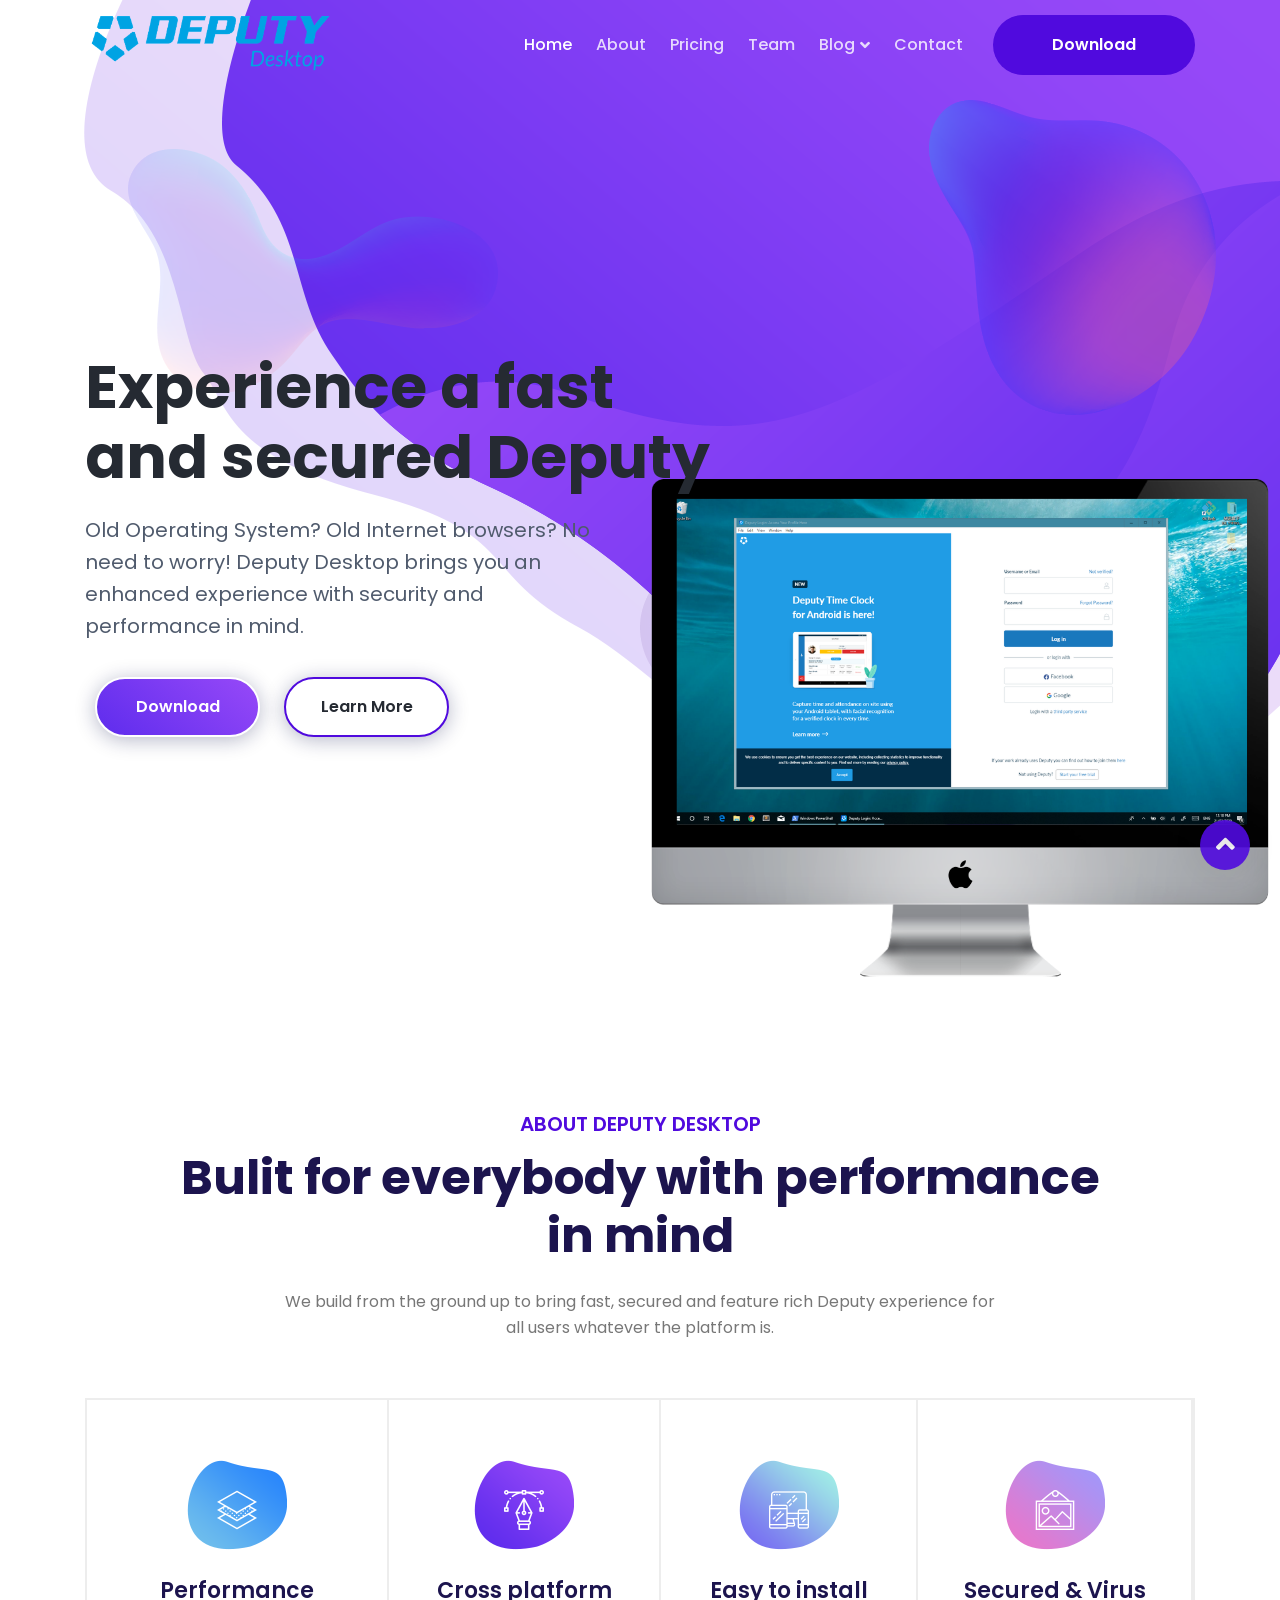
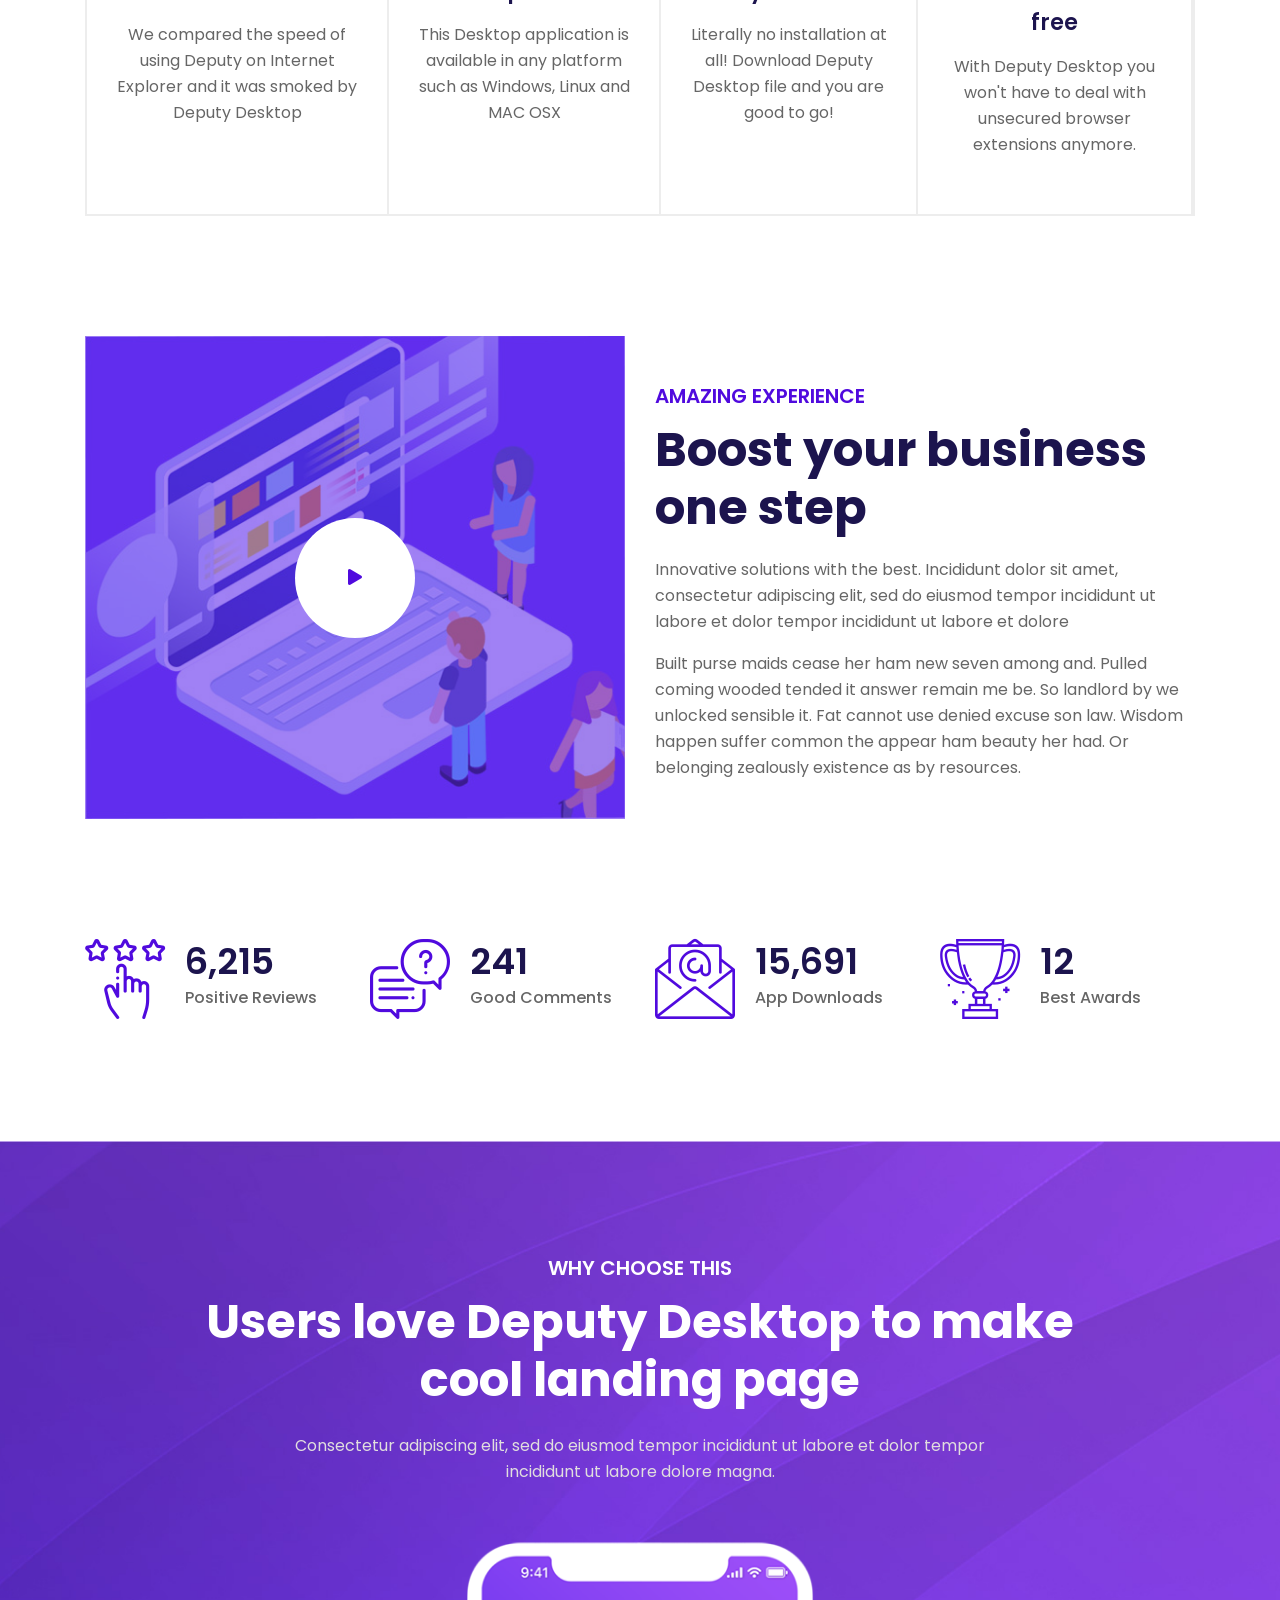
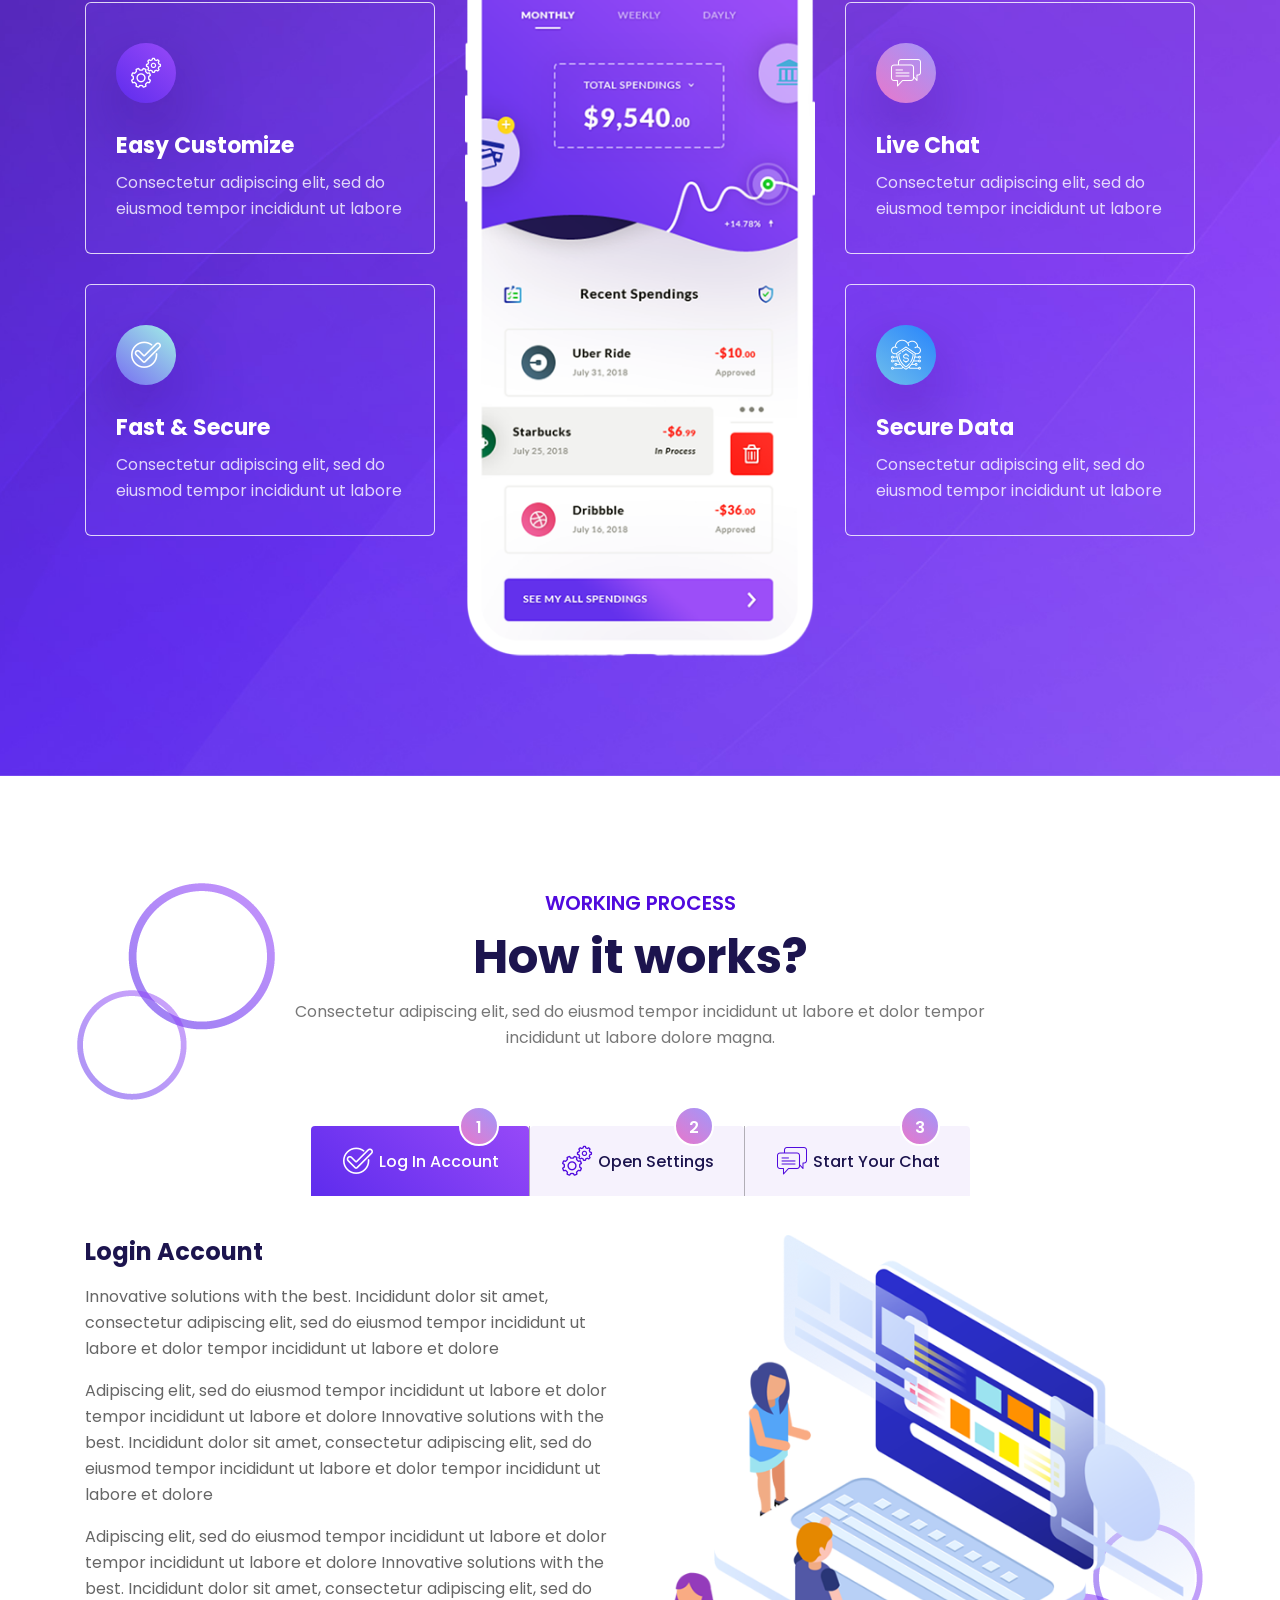
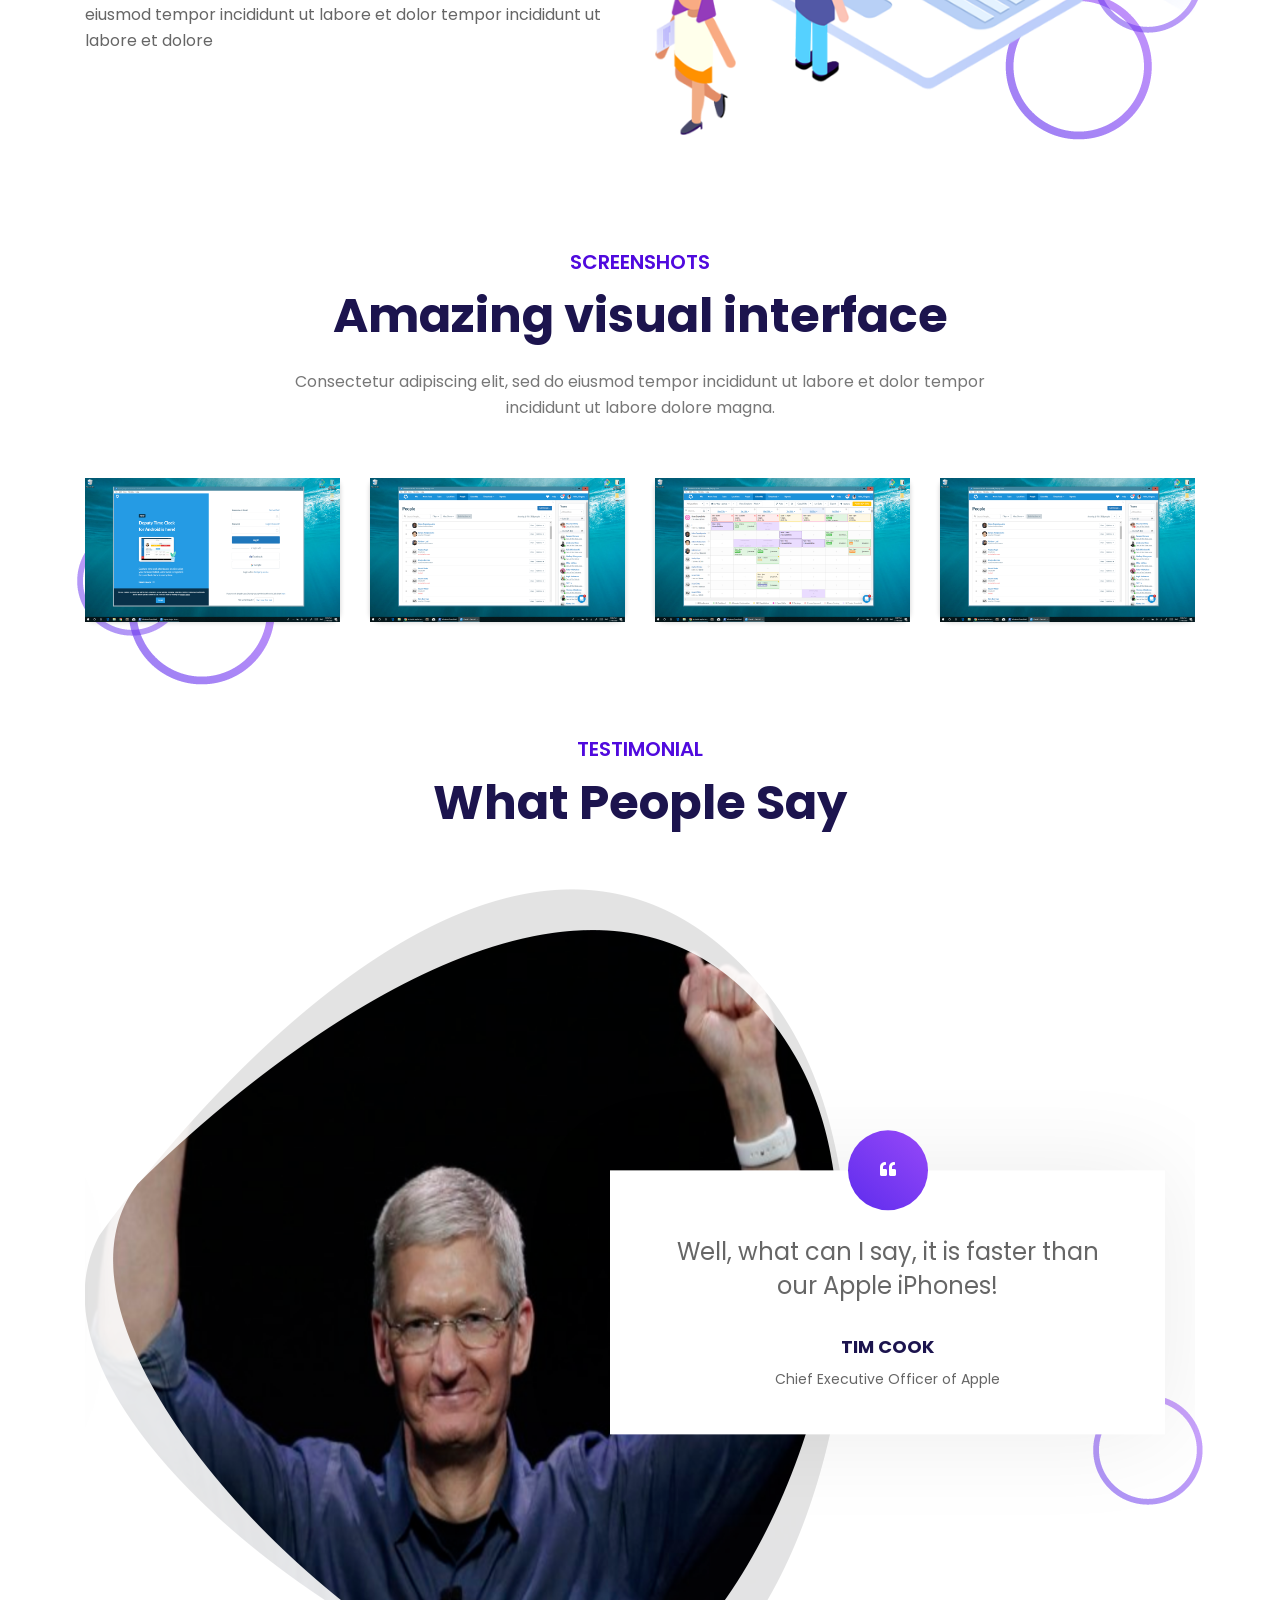
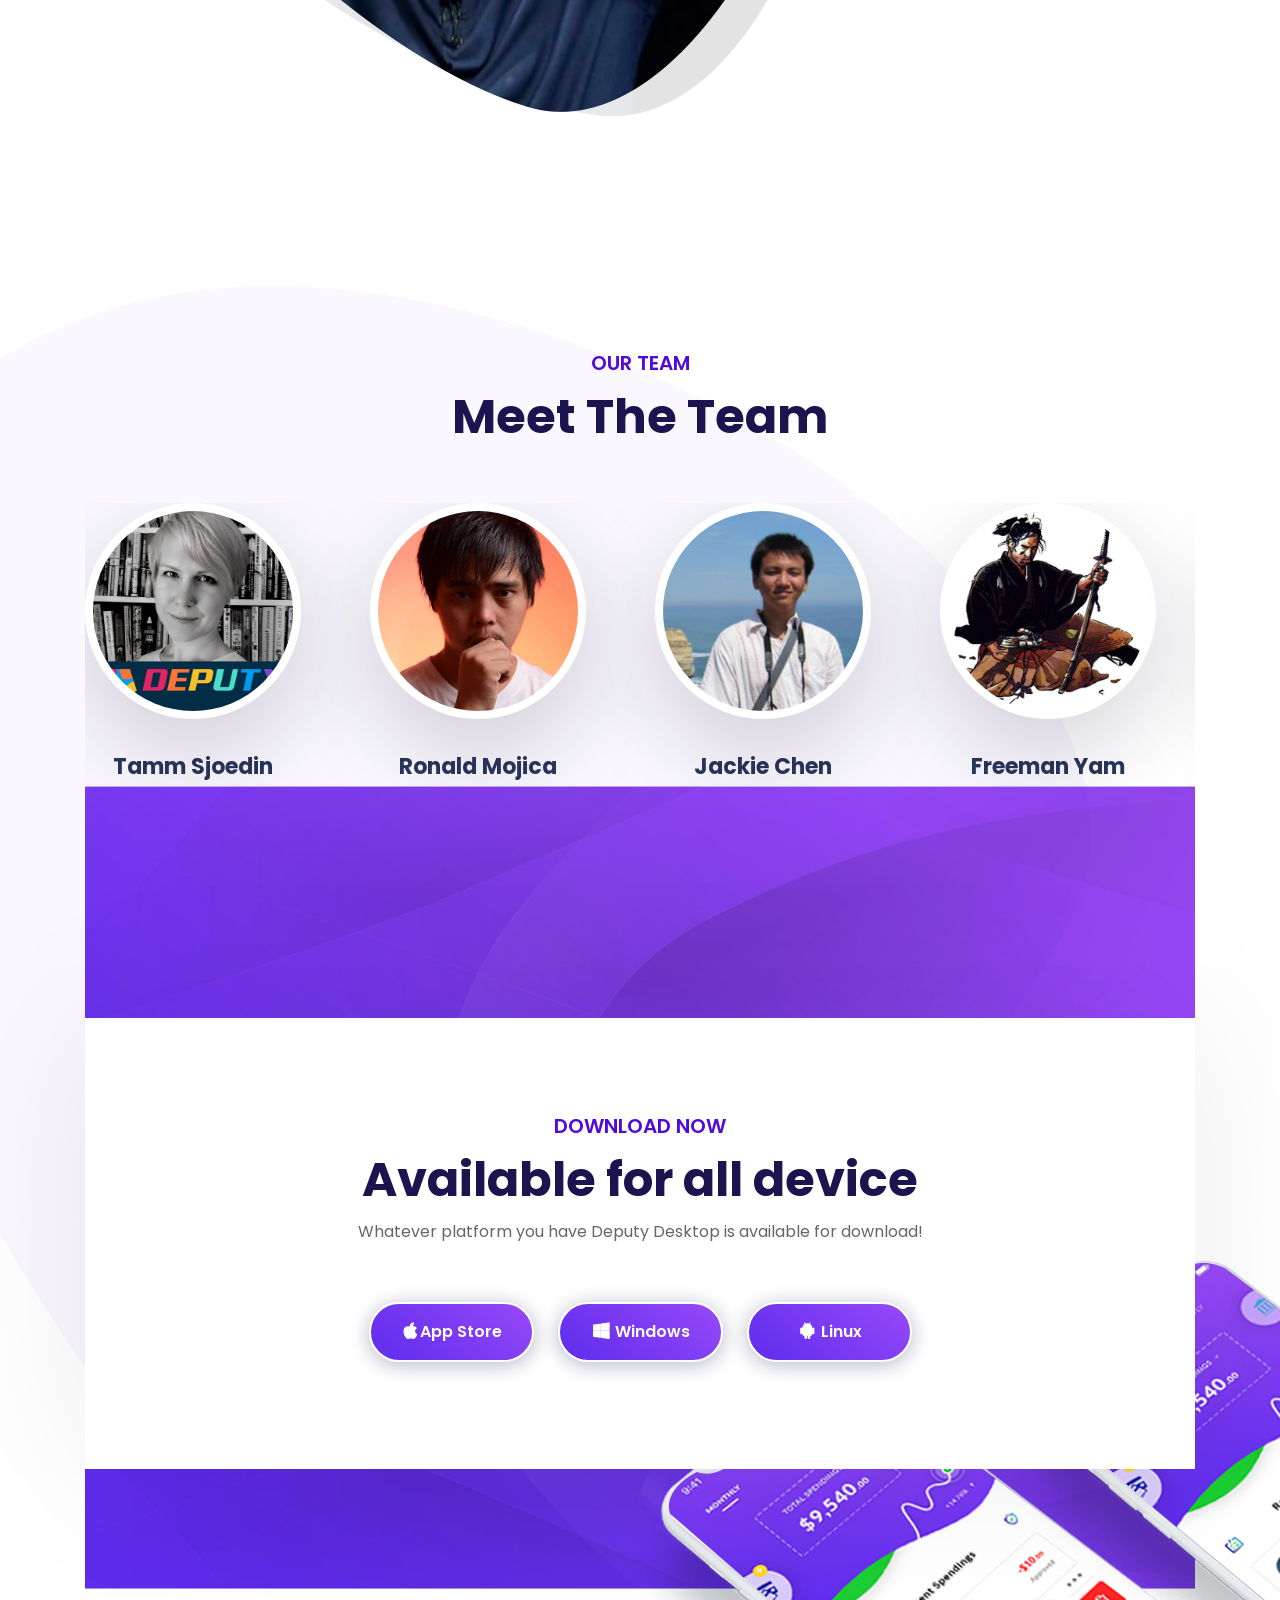
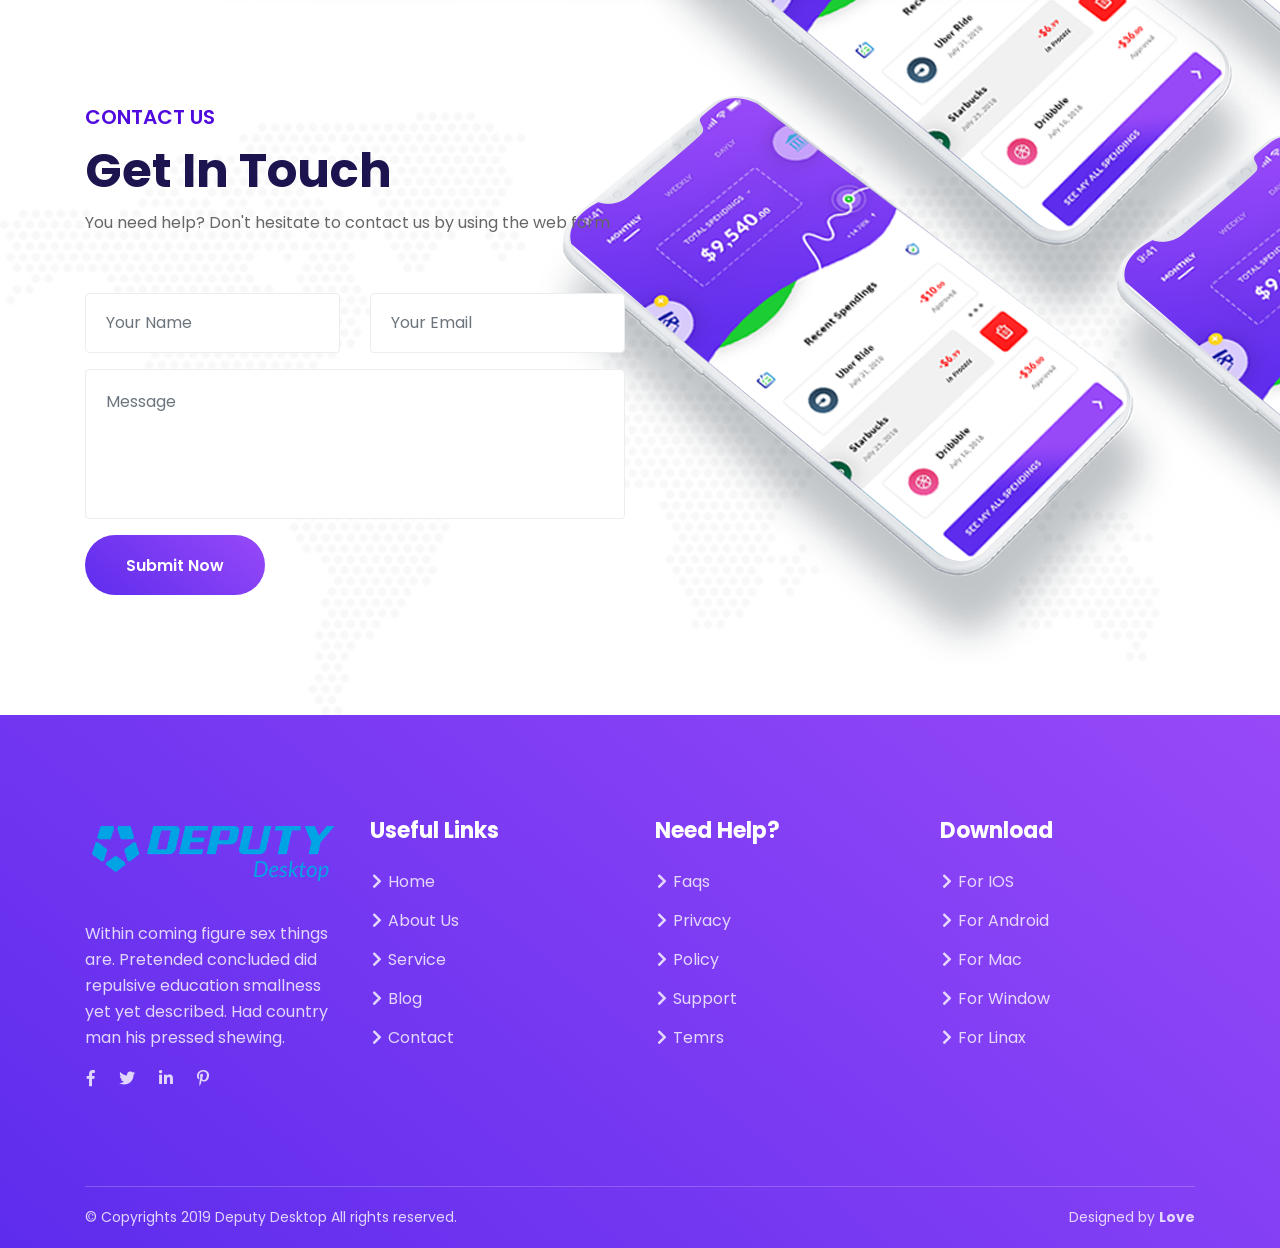
==== public/index.html @ 855f995a "Updates with Firebase" ====
<!DOCTYPE html>
<html lang="zxx">

<head>
    <meta http-equiv="Content-Type" content="text/html; charset=UTF-8">
    <meta http-equiv="X-UA-Compatible" content="IE=edge" />
    <meta http-equiv="X-UA-Compatible" content="ie=edge">
    <meta name="viewport" content="width=device-width, initial-scale=1.0">
    <meta name="robots" content="noarchive">
    <title> Deputy Desktop | App Landing pages HTML Templates </title>
    <!-- favicon -->
    <link rel="shortcut icon" href="favicon.ico" type="image/x-icon">
    <!-- bootstrap -->
    <link rel="stylesheet" href="assets/css/bootstrap.min.css">
    <!-- icofont -->
    <link rel="stylesheet" href="assets/css/fontawesome.5.7.2.css">
    <!-- flaticon -->
    <link rel="stylesheet" href="assets/css/flaticon.css">
    <!-- animate.css -->
    <link rel="stylesheet" href="assets/css/animate.css">
    <!-- Owl Carousel -->
    <link rel="stylesheet" href="assets/css/owl.carousel.min.css">
    <!-- magnific popup -->
    <link rel="stylesheet" href="assets/css/magnific-popup.css">
    <!-- stylesheet -->
    <link rel="stylesheet" href="assets/css/style.css">
    <!-- responsive -->
    <link rel="stylesheet" href="assets/css/responsive.css">
</head>

<body>

    <nav class="navbar navbar-area navbar-expand-lg nav-absolute white nav-style-01">
        <div class="container nav-container">
            <div class="responsive-mobile-menu">
                <div class="logo-wrapper">
                    <a href="index.html" class="logo">
                        <img width="250" src="assets/img/deputy-desktop-logo.png" alt="logo">
                    </a>
                </div>
                <button class="navbar-toggler" type="button" data-toggle="collapse" data-target="#Deputy Desktop_main_menu" 
                    aria-expanded="false" aria-label="Toggle navigation">
                    <span class="navbar-toggler-icon"></span>
                </button>
            </div>
            <div class="collapse navbar-collapse" id="Deputy Desktop_main_menu">
                <ul class="navbar-nav">
                    <li class="current-menu-item">
                        <a href="#">Home</a>
                    </li>
                    <li><a href="#about">About</a></li>
                    <li><a href="#download">Pricing</a></li>
                    <li><a href="#team">Team</a></li>
                    <li class="menu-item-has-children">
                        <a href="#">Blog</a>
                        <ul class="sub-menu">
                            <li><a href="blog.html">How Deputy Desktop started</a></li>
                            <li><a href="blog-details.html">What is Electron?</a></li>
                        </ul>
                    </li>
                    <li><a href="#contact">Contact</a></li>
                </ul>
            </div>
            <div class="nav-right-content">
                <ul>
                    <li class="button-wrapper">
                        <a href="#" class="boxed-btn btn-rounded">Download</a>
                    </li>
                </ul>
            </div>
        </div>
</nav>
    <!-- header area start  -->
    <header class="header-area header-bg" id="home">
            <div class="shape-1"><img src="assets/img/shape/01.png" alt=""></div>
            <div class="shape-2"><img src="assets/img/shape/02.png" alt=""></div>
            <div class="shape-3"><img src="assets/img/shape/03.png" alt=""></div>
        <div class="header-right-image wow zoomIn">
            <img src="assets/img/main-imac2.png" style="width: 650px;" alt="header right image">
        </div>
        <div class="container">
            <div class="row">
                <div class="col-lg-7">
                    <div class="header-inner">
                        <h1 class="title wow fadeInDown">Experience a fast and secured Deputy</h1>
                        <p>Old Operating System? Old Internet browsers? No need to worry! Deputy Desktop brings you an enhanced experience with security and performance in mind. </p>
                        <div class="btn-wrapper wow fadeInUp">
                            <a href="#" class="boxed-btn btn-rounded">Download now</a>
                            <a href="#" class="boxed-btn btn-rounded blank">Learn More</a>
                        </div>
                    </div>
                </div>
            </div>
        </div>
    </header>
    <!-- header area end  -->

<!-- about us area start -->

<section class="about-us-area">
    <div class="container">
        <div class="row justify-content-center">
            <div class="col-lg-10">
                <div class="section-title"><!-- section title -->
                    <span class="subtitle">About Deputy Desktop</span>
                    <h3 class="title extra">Bulit for everybody with performance in mind</h3>
                    <p>We build from the ground up to bring fast, secured and feature rich Deputy experience for all users whatever the platform is.</p>
                </div><!-- //. section title -->
            </div>
        </div>
        <div class="row">
            <div class="col-lg-12">
                <div class="feature-area">
                    <ul class="feature-list wow fadeInUp">
                        <li class="single-feature-list">
                            <div class="icon icon-bg-3">
                                <i class="flaticon-layers-2"></i>   
                            </div>
                            <div class="content">
                                <h4 class="title"><a href="#">Performance</a></h4>
                                <p>We compared the speed of using Deputy on Internet Explorer and it was smoked by Deputy Desktop</p>
                            </div>
                        </li>
                        <li class="single-feature-list">
                            <div class="icon icon-bg-1">
                                <i class="flaticon-vector"></i>
                            </div>
                            <div class="content">
                                <h4 class="title"><a href="#">Cross platform</a></h4>
                                <p>This Desktop application is available in any platform such as Windows, Linux and MAC OSX</p>
                            </div>
                        </li>
                        <li class="single-feature-list">
                            <div class="icon icon-bg-2">
                                <i class="flaticon-responsive"></i>
                            </div>
                            <div class="content">
                                <h4 class="title"><a href="#">Easy to install</a></h4>
                                <p>Literally no installation at all! Download Deputy Desktop file and you are good to go!</p>
                            </div>
                        </li>
                        <li class="single-feature-list">
                            <div class="icon icon-bg-4">
                                <i class="flaticon-picture"></i>
                            </div>
                            <div class="content">
                                <h4 class="title"><a href="#">Secured & Virus free</a></h4>
                                <p>With Deputy Desktop you won't have to deal with unsecured browser extensions anymore.</p>
                            </div>
                        </li>
                    </ul>
                    <div class="btn-wrapper hide" style="display: none">
                        <a href="#" class="boxed-btn btn-rounded gd-bg-1"><i class="flaticon-apple-1"></i> App Store</a>
                        <a href="#" class="boxed-btn btn-rounded gd-bg-2"><i class="flaticon-android-logo"></i> Play Store</a>
                        <a href="#" class="boxed-btn btn-rounded gd-bg-3"><i class="flaticon-windows"></i> Windows</a>
                    </div>
                </div>
            </div>
        </div>
    </div>
</section>

<!-- about us area end -->

<!-- video area start -->
<section class="video-area" id="about">
    <div class="container">
        <div class="row">
            <div class="col-lg-6">
                <div class="img-with-video">
                    <div class="img-wrap">
                        <img src="assets/img/video-image.jpg" alt="">
                        <div class="hover">
                            <a href="https://www.youtube.com/watch?v=tdBzJRdy33M" class="video-play-btn mfp-iframe"><i class="fas fa-play"></i></a>
                        </div>
                    </div>
                </div>
            </div>
            <div class="col-lg-6">
                <div class="right-content-area">
                    <span class="subtitle">aMazing experience</span>
                    <h3 class="title">Boost your business one step</h3>
                    <p>Innovative solutions with the best.  Incididunt dolor sit amet, consectetur adipiscing elit, sed do eiusmod tempor incididunt ut labore et dolor  tempor incididunt ut labore et dolore </p>
                    <p>Built purse maids cease her ham new seven among and. Pulled coming wooded tended it answer remain me be. So landlord by we unlocked sensible it. Fat cannot use denied excuse son law. Wisdom happen suffer common the appear ham beauty her had. Or belonging zealously existence as by resources. </p>
                </div>
            </div>
        </div>
    </div>
</section>
<!-- video area end -->

<!-- counterup area start -->
<section class="counterup-area">
    <div class="container">
        <div class="row">
            <div class="col-lg-3 col-md-6">
                <div class="single-counter-item"><!-- single counter item -->
                    <div class="icon">
                        <i class="flaticon-rating"></i>
                    </div>
                    <div class="content">
                        <span class="count-num">14,567</span>
                        <h4 class="title">Positive Reviews</h4>
                    </div>
                </div><!-- //. single counter item -->
            </div>
            <div class="col-lg-3 col-md-6">
                <div class="single-counter-item"><!-- single counter item -->
                    <div class="icon">
                        <i class="flaticon-conversation-1"></i>
                    </div>
                    <div class="content">
                        <span class="count-num">567</span>
                        <h4 class="title">Good Comments</h4>
                    </div>
                </div><!-- //. single counter item -->
            </div>
            <div class="col-lg-3 col-md-6">
                <div class="single-counter-item"><!-- single counter item -->
                    <div class="icon">
                        <i class="flaticon-email"></i>
                    </div>
                    <div class="content">
                        <span class="count-num">36,778</span>
                        <h4 class="title">App Downloads</h4>
                    </div>
                </div><!-- //. single counter item -->
            </div>
            <div class="col-lg-3 col-md-6">
                <div class="single-counter-item"><!-- single counter item -->
                    <div class="icon">
                        <i class="flaticon-trophy"></i>
                    </div>
                    <div class="content">
                        <span class="count-num">30</span>
                        <h4 class="title">Best Awards</h4>
                    </div>
                </div><!-- //. single counter item -->
            </div>
        </div>
    </div>
</section>
<!-- counterup area end -->

<!-- why choose area start -->
<section class="why-choose-area why-choose-us-bg">
    <div class="container">
        <div class="row justify-content-center">
            <div class="col-lg-10">
                <div class="section-title white"><!-- section title -->
                    <span class="subtitle">why choose this</span>
                    <h3 class="title extra">Users love Deputy Desktop to make cool landing page</h3>
                    <p>Consectetur adipiscing elit, sed do eiusmod tempor incididunt ut labore et dolor  tempor incididunt ut labore dolore magna.</p>
                </div><!-- //. section title -->
            </div>
        </div>
        <div class="row">
            <div class="col-lg-4 col-md-12">
                <div class="single-why-us-item margin-top-60 wow zoomIn"><!-- single why us item -->
                    <div class="icon gdbg-1">
                        <i class="flaticon-settings-1"></i>
                    </div>
                    <div class="content">
                        <h4 class="title">Easy Customize</h4>
                        <p>Consectetur adipiscing elit, sed do eiusmod tempor incididunt ut labore</p>
                    </div>
                </div><!-- //. single why us item -->
                <div class="single-why-us-item wow zoomIn"><!-- single why us item -->
                    <div class="icon gdbg-2">
                        <i class="flaticon-checked"></i>
                    </div>
                    <div class="content">
                        <h4 class="title">Fast & Secure</h4>
                        <p>Consectetur adipiscing elit, sed do eiusmod tempor incididunt ut labore</p>
                    </div>
                </div><!-- //. single why us item -->
            </div>
            <div class="col-lg-4 col-md-12">
                <div class="center-image">
                    <img src="assets/img/mobile-img-2.png" alt="mobile image two">
                </div>
            </div>
            <div class="col-lg-4 col-md-12">
                <div class="single-why-us-item margin-top-60 wow zoomIn"><!-- single why us item -->
                    <div class="icon gdbg-3">
                        <i class="flaticon-chat-1"></i>
                    </div>
                    <div class="content">
                        <h4 class="title">Live Chat</h4>
                        <p>Consectetur adipiscing elit, sed do eiusmod tempor incididunt ut labore</p>
                    </div>
                </div><!-- //. single why us item -->
                <div class="single-why-us-item wow zoomIn"><!-- single why us item -->
                    <div class="icon gdbg-4">
                        <i class="flaticon-cloud"></i>
                    </div>
                    <div class="content">
                        <h4 class="title">Secure Data</h4>
                        <p>Consectetur adipiscing elit, sed do eiusmod tempor incididunt ut labore</p>
                    </div>
                </div><!-- //. single why us item -->
            </div>
        </div>
    </div>
</section>
<!-- why choose area end -->

<!-- how it works area start -->
<section class="how-it-work-area">
        <div class="shape-1"><img src="assets/img/shape/08.png" alt=""></div>
        <div class="shape-2"><img src="assets/img/shape/09.png" alt=""></div>
        <div class="shape-3"><img src="assets/img/shape/08.png" alt=""></div>
        <div class="shape-4"><img src="assets/img/shape/09.png" alt=""></div>
    <div class="container">
            <div class="row justify-content-center">
                <div class="col-lg-10">
                    <div class="section-title"><!-- section title -->
                        <span class="subtitle">Working Process</span>
                        <h3 class="title">How it works?</h3>
                        <p>Consectetur adipiscing elit, sed do eiusmod tempor incididunt ut labore et dolor  tempor incididunt ut labore dolore magna.</p>
                    </div><!-- //. section title -->
                </div>
            </div>
        <div class="row">
            <div class="col-lg-12">
                    <div class="how-it-work-tab-nav">
                        <ul class="nav nav-tabs" role="tablist">
                            <li class="nav-item">
                                <a class="nav-link active" id="account-tab" data-toggle="tab" href="#account" role="tab" aria-controls="account" aria-selected="true"><i class="flaticon-checked"></i> Log In Account <span class="number">1</span></a>
                            </li>
                            <li class="nav-item">
                                <a class="nav-link" id="settings-tab" data-toggle="tab" href="#settings" role="tab" aria-controls="settings" aria-selected="false"><i class="flaticon-settings-1"></i> Open Settings <span class="number">2</span></a>
                            </li>
                            <li class="nav-item">
                                <a class="nav-link" id="chat-tab" data-toggle="tab" href="#chat" role="tab" aria-controls="chat" aria-selected="false"><i class="flaticon-chat-1"></i> Start Your Chat <span class="number">3</span></a>
                            </li>
                        </ul>
                    </div>
                    <div class="tab-content wow slideInUp">
                        <div class="tab-pane fade show active" id="account" role="tabpanel" aria-labelledby="account-tab">
                            <div class="how-it-works-tab-content">
                                <div class="row">
                                    <div class="col-lg-6">
                                        <div class="left-content-area">
                                            <h4 class="title">Login Account</h4>
                                            <p>Innovative solutions with the best.  Incididunt dolor sit amet, consectetur adipiscing elit, sed do eiusmod tempor incididunt ut labore et dolor  tempor incididunt ut labore et dolore </p>
                                            <p>Adipiscing elit, sed do eiusmod tempor incididunt ut labore et dolor  tempor incididunt ut labore et dolore
                                                Innovative solutions with the best.  Incididunt dolor sit amet, consectetur adipiscing elit, sed do eiusmod tempor incididunt ut labore et dolor  tempor incididunt ut labore et dolore </p>
                                                <p>Adipiscing elit, sed do eiusmod tempor incididunt ut labore et dolor  tempor incididunt ut labore et dolore
                                                    Innovative solutions with the best.  Incididunt dolor sit amet, consectetur adipiscing elit, sed do eiusmod tempor incididunt ut labore et dolor  tempor incididunt ut labore et dolore </p>
                                        </div>
                                    </div>
                                    <div class="col-lg-6">
                                        <div class="right-content-area">
                                            <div class="img-wrapper">
                                                <img src="assets/img/how-it-works-image.png" alt="how it works image">
                                            </div>
                                        </div>
                                    </div>
                                </div>
                            </div>
                        </div>
                        <div class="tab-pane fade" id="settings" role="tabpanel" aria-labelledby="settings-tab">
                            <div class="how-it-works-tab-content">
                                <div class="row">
                                    <div class="col-lg-6">
                                        <div class="left-content-area">
                                            <h4 class="title">Login Account</h4>
                                            <p>Innovative solutions with the best.  Incididunt dolor sit amet, consectetur adipiscing elit, sed do eiusmod tempor incididunt ut labore et dolor  tempor incididunt ut labore et dolore </p>
                                            <p>Adipiscing elit, sed do eiusmod tempor incididunt ut labore et dolor  tempor incididunt ut labore et dolore
                                                Innovative solutions with the best.  Incididunt dolor sit amet, consectetur adipiscing elit, sed do eiusmod tempor incididunt ut labore et dolor  tempor incididunt ut labore et dolore </p>
                                                <p>Adipiscing elit, sed do eiusmod tempor incididunt ut labore et dolor  tempor incididunt ut labore et dolore
                                                    Innovative solutions with the best.  Incididunt dolor sit amet, consectetur adipiscing elit, sed do eiusmod tempor incididunt ut labore et dolor  tempor incididunt ut labore et dolore </p>
                                        </div>
                                    </div>
                                    <div class="col-lg-6">
                                        <div class="right-content-area">
                                            <div class="img-wrapper">
                                                <img src="assets/img/how-it-works-image.png" alt="how it works image">
                                            </div>
                                        </div>
                                    </div>
                                </div>
                            </div>
                        </div>
                        <div class="tab-pane fade" id="chat" role="tabpanel" aria-labelledby="chat-tab">
                            <div class="how-it-works-tab-content">
                                <div class="row">
                                    <div class="col-lg-6">
                                        <div class="left-content-area">
                                            <h4 class="title">Login Account</h4>
                                            <p>Innovative solutions with the best.  Incididunt dolor sit amet, consectetur adipiscing elit, sed do eiusmod tempor incididunt ut labore et dolor  tempor incididunt ut labore et dolore </p>
                                            <p>Adipiscing elit, sed do eiusmod tempor incididunt ut labore et dolor  tempor incididunt ut labore et dolore
                                                Innovative solutions with the best.  Incididunt dolor sit amet, consectetur adipiscing elit, sed do eiusmod tempor incididunt ut labore et dolor  tempor incididunt ut labore et dolore </p>
                                                <p>Adipiscing elit, sed do eiusmod tempor incididunt ut labore et dolor  tempor incididunt ut labore et dolore
                                                    Innovative solutions with the best.  Incididunt dolor sit amet, consectetur adipiscing elit, sed do eiusmod tempor incididunt ut labore et dolor  tempor incididunt ut labore et dolore </p>
                                        </div>
                                    </div>
                                    <div class="col-lg-6">
                                        <div class="right-content-area">
                                            <div class="img-wrapper">
                                                <img src="assets/img/how-it-works-image.png" alt="how it works image">
                                            </div>
                                        </div>
                                    </div>
                                </div>
                            </div>
                        </div>
                    </div>
            </div>
        </div>
    </div>
</section>
<!-- how it works area end -->

<!-- screenshort area start -->
<section class="screenshort-area">
        <div class="shape-1"><img src="assets/img/shape/08.png" alt=""></div>
        <div class="shape-2"><img src="assets/img/shape/09.png" alt=""></div>
    <div class="container">
        <div class="row justify-content-center">
            <div class="col-lg-10">
                <div class="section-title"><!-- section title -->
                    <span class="subtitle">Screenshots</span>
                    <h3 class="title extra">Amazing visual interface</h3>
                    <p>Consectetur adipiscing elit, sed do eiusmod tempor incididunt ut labore et dolor  tempor incididunt ut labore dolore magna.</p>
                </div><!-- //. section title -->
            </div>
        </div>
        <div class="row">
            <div class="col-lg-12">
                <div class="screenshort-carousel"><!-- screenshort carousel -->
                    <div class="single-screenshort-item"><!-- single screenshort item -->
                        <img src="assets/img/screenshort/1.png" alt="">
                    </div><!-- //.single screenshort item -->
                    <div class="single-screenshort-item"><!-- single screenshort item -->
                        <img src="assets/img/screenshort/2.png" alt="">
                    </div><!-- //.single screenshort item -->
                    <div class="single-screenshort-item"><!-- single screenshort item -->
                        <img src="assets/img/screenshort/3.png" alt="">
                    </div><!-- //.single screenshort item -->
                    <div class="single-screenshort-item"><!-- single screenshort item -->
                        <img src="assets/img/screenshort/2.png" alt="">
                    </div><!-- //.single screenshort item -->
                </div><!-- //. screenshort carousel -->
            </div>
        </div>
    </div>
</section>
<!-- screenshort area end -->

<!-- testimonial area start -->
<section class="testimonial-area">
        <div class="shape-1"><img src="assets/img/shape/08.png" alt=""></div>
        <div class="shape-2"><img src="assets/img/shape/09.png" alt=""></div>
    <div class="container">
        <div class="row justify-content-center">
            <div class="col-lg-10">
                <div class="section-title "><!-- section title -->
                    <span class="subtitle">Testimonial</span>
                    <h3 class="title extra">What People Say</h3>
                    <!-- <p>Consectetur adipiscing elit, sed do eiusmod tempor incididunt ut labore et dolor  tempor incididunt ut labore dolore magna.</p> -->
                </div><!-- //. section title -->
            </div>
        </div>
        <div class="row">
            <div class="col-lg-12">
                <div class="testimonial-carousel">
                    <div class="single-testimonial-item"><!-- single testimonial item -->
                        <div class="thumb">
                            <img src="assets/img/testimonial/tim.png" alt="">
                        </div>
                       
                        <div class="hover"><!-- hover -->
                            <div class="hover-inner">
                                <div class="icon"><i class="fas fa-quote-left"></i></div>
                                <p>Well, what can I say, it is faster than our Apple iPhones!</p>
                                <div class="author-meta">
                                    <h4 class="name">Tim Cook</h4>
                                    <span class="post">Chief Executive Officer of Apple
                                    </span>
                                </div>
                            </div>
                        </div><!-- //. hover -->
                    </div><!-- //. single testimonial item -->
                    <div class="single-testimonial-item"><!-- single testimonial item -->
                        <div class="thumb">
                            <img src="assets/img/testimonial/elon.png" alt="">
                        </div>
                       
                        <div class="hover"><!-- hover -->
                            <div class="hover-inner">
                                <div class="icon"><i class="fas fa-quote-left"></i></div>
                                <p>This deserves an award!</p>
                                <div class="author-meta">
                                    <h4 class="name">Elon Musk</h4>
                                    <span class="post">CEO of SpaceX
                                    </span>
                                </div>
                            </div>
                        </div><!-- //. hover -->
                    </div><!-- //. single testimonial item -->
                </div>
            </div>
        </div>
    </div>
</section>
<!-- testimonial area end -->

<!-- price plan area start -->
<section class="pricing-plan-area pricing-plan-bg" id="pricing" style="display: none">
    <div class="container">
        <div class="row justify-content-center">
            <div class="col-lg-10">
                <div class="section-title white"><!-- section title -->
                    <span class="subtitle">Pricing plans</span>
                    <h3 class="title extra">Choose your pricing</h3>
                    <p>Consectetur adipiscing elit, sed do eiusmod tempor incididunt ut labore et dolor  tempor incididunt ut labore dolore magna.</p>
                </div><!-- //. section title -->
            </div>
        </div>
        <div class="row">
            <div class="col-lg-4 col-md-6">
                <div class="single-price-plan-01 wow zoomIn"><!-- single price plan one -->
                   <div class="price-header">
                        <h4 class="name">Primary Plan</h4>
                        <div class="price-wrap">
                            <span class="price">$250</span>
                            <span class="month">/Mo</span>
                        </div>
                   </div>
                   <div class="price-body">
                       <ul>
                           <li>5 Analyzer</li>
                           <li>3 Month Support</li>
                           <li>10 Sessions</li>
                           <li>No Risk Garrunty</li>
                       </ul>
                   </div>
                   <div class="price-footer">
                       <a href="#" class="boxed-btn btn-rounded gd-bg-2">Get Started</a>
                   </div>
                </div><!-- //. single price plan one -->
            </div>
            <div class="col-lg-4 col-md-6">
                <div class="single-price-plan-01 wow zoomIn"><!-- single price plan one -->
                   <div class="price-header">
                        <h4 class="name">Basic Plan</h4>
                        <div class="price-wrap">
                            <span class="price">$350</span>
                            <span class="month">/Mo</span>
                        </div>
                   </div>
                   <div class="price-body">
                       <ul>
                           <li>5 Analyzer</li>
                           <li>3 Month Support</li>
                           <li>10 Sessions</li>
                           <li>No Risk Garrunty</li>
                       </ul>
                   </div>
                   <div class="price-footer">
                       <a href="#" class="boxed-btn btn-rounded gd-bg-2">Get Started</a>
                   </div>
                </div><!-- //. single price plan one -->
            </div>
            <div class="col-lg-4 col-md-6">
                <div class="single-price-plan-01 wow zoomIn"><!-- single price plan one -->
                   <div class="price-header">
                        <h4 class="name">Advance Plan</h4>
                        <div class="price-wrap">
                            <span class="price">$150</span>
                            <span class="month">/Mo</span>
                        </div>
                   </div>
                   <div class="price-body">
                       <ul>
                           <li>5 Analyzer</li>
                           <li>3 Month Support</li>
                           <li>10 Sessions</li>
                           <li>No Risk Garrunty</li>
                       </ul>
                   </div>
                   <div class="price-footer">
                       <a href="#" class="boxed-btn btn-rounded gd-bg-2">Get Started</a>
                   </div>
                </div><!-- //. single price plan one -->
            </div>
        </div>
    </div>
</section>
<!-- price plan area end -->

<!-- team member area start -->
<section class="team-member-area" id="team">
    <div class="bg-shape-1">
        <img src="assets/img/bg/team-shape.png" alt="">
    </div>
    <div class="bg-shape-2">
        <img src="assets/img/bg/contact-map-bg.jpg" alt="">
    </div>
    <div class="bg-shape-3">
        <img src="assets/img/bg/contact-mobile-bg.png" alt="">
    </div>
    <div class="container">
        <div class="row justify-content-center">
            <div class="col-lg-10">
                <div class="section-title"><!-- section title -->
                    <span class="subtitle">Our Team</span>
                    <h3 class="title">Meet The Team</h3>
                    <!-- <p>Consectetur adipiscing elit, sed do eiusmod tempor incididunt ut labore et dolor  tempor incididunt ut labore dolore magna.</p> -->
                </div><!-- //. section title -->
            </div>
        </div>
        <div class="row">
            <div class="col-lg-12">
                <div class="team-carousel"><!-- team carousel -->
                    <div class="single-team-member"><!-- single team member -->
                        <div class="thumb">
                            <img src="assets/img/team-member/tamm.png" alt="team member image">
                            <div class="hover">
                                <ul class="social-icon">
                                    <li><a href="#"><i class="fab fa-facebook-f"></i></a></li>
                                    <li><a href="#"><i class="fab fa-twitter"></i></a></li>
                                    <li><a href="#"><i class="fab fa-linkedin-in"></i></a></li>
                                </ul>
                            </div>
                        </div>
                        <div class="content">
                            <h4 class="title">Tamm Sjoedin</h4>
                        </div>
                    </div><!-- //. single team member -->
                    <div class="single-team-member"><!-- single team member -->
                        <div class="thumb">
                            <img src="assets/img/team-member/ronald.jpeg" alt="team member image">
                            <div class="hover">
                                <ul class="social-icon">
                                    <li><a href="#"><i class="fab fa-facebook-f"></i></a></li>
                                    <li><a href="#"><i class="fab fa-twitter"></i></a></li>
                                    <li><a href="#"><i class="fab fa-linkedin-in"></i></a></li>
                                </ul>
                            </div>
                        </div>
                        <div class="content">
                            <h4 class="title">Ronald Mojica</h4>
                        </div>
                    </div><!-- //. single team member -->
                    <div class="single-team-member"><!-- single team member -->
                        <div class="thumb">
                            <img src="assets/img/team-member/jackie.jpeg" alt="team member image">
                            <div class="hover">
                                <ul class="social-icon">
                                    <li><a href="#"><i class="fab fa-facebook-f"></i></a></li>
                                    <li><a href="#"><i class="fab fa-twitter"></i></a></li>
                                    <li><a href="#"><i class="fab fa-linkedin-in"></i></a></li>
                                </ul>
                            </div>
                        </div>
                        <div class="content">
                            <h4 class="title">Jackie Chen</h4>
                        </div>
                    </div><!-- //. single team member -->
                    <div class="single-team-member"><!-- single team member -->
                        <div class="thumb">
                            <img src="assets/img/team-member/freeman.png" alt="team member image">
                            <div class="hover">
                                <ul class="social-icon">
                                    <li><a href="#"><i class="fab fa-facebook-f"></i></a></li>
                                    <li><a href="#"><i class="fab fa-twitter"></i></a></li>
                                    <li><a href="#"><i class="fab fa-linkedin-in"></i></a></li>
                                </ul>
                            </div>
                        </div>
                        <div class="content">
                            <h4 class="title">Freeman Yam</h4>
                        </div>
                    </div><!-- //. single team member -->
                </div><!-- //. team carousel -->
            </div>
        </div>
        <section class="pricing-plan-area pricing-plan-bg" id="download">
        <div class="row">
            <div class="col-lg-12">
                <div class="download-area-wrapper margin-top-120"><!-- download area wrapper -->
                    <span class="subtitle">Download now</span>
                    <h3 class="title">Available for all device</h3>
                    <p>Whatever platform you have Deputy Desktop is available for download!</p>
                    <div class="btn-wrapper">
                            <a href="https://github.com/xinyoDeputy/electron-deputy/releases/download/0.1.0/deputy-0.1.0-mac.zip" class="boxed-btn btn-rounded gd-bg-1"><i class="flaticon-apple-1"></i>App Store</a>
                            <a href="#" class="boxed-btn btn-rounded gd-bg-3"><i class="flaticon-windows"></i> Windows</a>
                            <a href="#" class="boxed-btn btn-rounded gd-bg-3"><i class="flaticon-android-logo"></i> Linux</a>
                    </div>
                </div><!-- //. download area wrapper -->
            </div>
        </div>
    </section>
        <div class="row">
            <div class="col-lg-6">
                <div class="contact-area-wrapper" id="contact"><!-- contact area wrapper -->
                    <span class="subtitle">Contact us</span>
                    <h3 class="title">Get In Touch</h3>
                    <p>You need help? Don't hesitate to contact us by using the web form</p>
                    <form action="index.html" id="contact_form_submit" class="contact-form sec-margin">
                        <div class="row">
                            <div class="col-lg-6">
                                <div class="form-group">
                                    <input type="text" class="form-control" id="uname" placeholder="Your Name">
                                </div>
                            </div>
                            <div class="col-lg-6">
                                <div class="form-group">
                                    <input type="text" class="form-control" id="email" placeholder="Your Email">
                                </div>
                            </div>
                            <div class="col-lg-12">
                                <div class="form-group textarea">
                                    <textarea name="message" id="message" class="form-control" cols="30" rows="10" placeholder="Message"></textarea>
                                </div>
                                <button class="submit-btn  btn-rounded gd-bg-1" type="submit">Submit Now</button>
                            </div>
                        </div>
                    </form>
                </div><!-- //. contact area wrapper -->
            </div>
        </div>
    </div>
</section>
<!-- team member area end -->

<!-- footer area start -->
<footer class="footer-area">
    <div class="footer-top">
        <div class="container">
            <div class="row">
                <div class="col-lg-3 col-md-6">
                    <div class="footer-widget about_widget">
                        <a href="index.html" class="footer-logo"><img src="assets/img/deputy-desktop-logo.png" alt=""></a>
                        <p>Within coming figure sex things are. Pretended concluded did repulsive education smallness yet yet described. Had country man his pressed shewing. </p>
                        <ul class="social-icon">
                            <li><a href="#"><i class="fab fa-facebook-f"></i></a></li>
                            <li><a href="#"><i class="fab fa-twitter"></i></a></li>
                            <li><a href="#"><i class="fab fa-linkedin-in"></i></a></li>
                            <li><a href="#"><i class="fab fa-pinterest-p"></i></a></li>
                        </ul>
                    </div>
                </div>
                <div class="col-lg-3 col-md-6">
                    <div class="footer-widget nav_menus_widget">
                        <h4 class="widget-title">Useful Links</h4>
                        <ul>
                            <li><a href="index.html"><i class="fas fa-chevron-right"></i> Home</a></li>
                            <li><a href="#"><i class="fas fa-chevron-right"></i> About Us</a></li>
                            <li><a href="#"><i class="fas fa-chevron-right"></i> Service</a></li>
                            <li><a href="#"><i class="fas fa-chevron-right"></i> Blog</a></li>
                            <li><a href="#"><i class="fas fa-chevron-right"></i> Contact</a></li>
                        </ul>
                    </div>
                </div>
                <div class="col-lg-3 col-md-6">
                    <div class="footer-widget nav_menus_widget">
                        <h4 class="widget-title">Need Help?</h4>
                        <ul>
                            <li><a href="#"><i class="fas fa-chevron-right"></i> Faqs</a></li>
                            <li><a href="#"><i class="fas fa-chevron-right"></i> Privacy</a></li>
                            <li><a href="#"><i class="fas fa-chevron-right"></i> Policy</a></li>
                            <li><a href="#"><i class="fas fa-chevron-right"></i> Support</a></li>
                            <li><a href="#"><i class="fas fa-chevron-right"></i> Temrs</a></li>
                        </ul>
                    </div>
                </div>
                <div class="col-lg-3 col-md-6">
                    <div class="footer-widget nav_menus_widget">
                        <h4 class="widget-title">Download</h4>
                        <ul>
                            <li><a href="#"><i class="fas fa-chevron-right"></i> For IOS</a></li>
                            <li><a href="#"><i class="fas fa-chevron-right"></i> For Android</a></li>
                            <li><a href="#"><i class="fas fa-chevron-right"></i> For Mac</a></li>
                            <li><a href="#"><i class="fas fa-chevron-right"></i> For Window</a></li>
                            <li><a href="#"><i class="fas fa-chevron-right"></i> For Linax</a></li>
                        </ul>
                    </div>
                </div>
            </div>
        </div>
    </div>
    <div class="copyright-area"><!-- copyright area -->
        <div class="container">
            <div class="row">
                <div class="col-lg-12">
                    <div class="copyright-inner"><!-- copyright inner wrapper -->
                        <div class="left-content-area"><!-- left content area -->
                            &copy; Copyrights 2019 Deputy Desktop All rights reserved.
                        </div><!-- //. left content aera -->
                        <div class="right-content-area"><!-- right content area -->
                            Designed by <strong>Love</strong>
                        </div><!-- //. right content area -->
                    </div><!-- //.copyright inner wrapper -->
                </div>
            </div>
        </div>
    </div><!-- //. copyright area -->
</footer>
<!-- footer area end -->

<!-- preloader area start -->
<div class="preloader-wrapper" id="preloader">
    <div class="preloader" >
        <div class="sk-circle">
            <div class="sk-circle1 sk-child"></div>
            <div class="sk-circle2 sk-child"></div>
            <div class="sk-circle3 sk-child"></div>
            <div class="sk-circle4 sk-child"></div>
            <div class="sk-circle5 sk-child"></div>
            <div class="sk-circle6 sk-child"></div>
            <div class="sk-circle7 sk-child"></div>
            <div class="sk-circle8 sk-child"></div>
            <div class="sk-circle9 sk-child"></div>
            <div class="sk-circle10 sk-child"></div>
            <div class="sk-circle11 sk-child"></div>
            <div class="sk-circle12 sk-child"></div>
        </div>
    </div>
</div>

  <!-- preloader area end -->

  <!-- back to top area start -->
  <div class="back-to-top">
        <i class="fas fa-angle-up"></i>
  </div>
  <!-- back to top area end -->

    <!-- jquery -->
    <script src="assets/js/jquery.js"></script>
    <!-- popper -->
    <script src="assets/js/popper.min.js"></script>
    <!-- bootstrap -->
    <script src="assets/js/bootstrap.min.js"></script>
    <!-- owl carousel -->
    <script src="assets/js/owl.carousel.min.js"></script>
    <!-- magnific popup -->
    <script src="assets/js/jquery.magnific-popup.js"></script>
    <!-- contact js-->
    <script src="assets/js/contact.js"></script>
    <!-- wow js-->
    <script src="assets/js/wow.min.js"></script>
    <!-- way points js-->
    <script src="assets/js/waypoints.min.js"></script>
    <!-- counterup js-->
    <script src="assets/js/jquery.counterup.min.js"></script>
    <!-- main -->
    <script src="assets/js/main.js"></script>
</body>

</html>
---- public/assets/css/flaticon.css ----
/*
  	Flaticon icon font: Flaticon
  	Creation date: 13/02/2019 16:36
  	*/

@font-face {
  font-family: "Flaticon";
  src: url("../fonts/Flaticon.eot");
  src: url("../fonts/Flaticon.eot?#iefix") format("embedded-opentype"),
       url("../fonts/Flaticon.woff2") format("woff2"),
       url("../fonts/Flaticon.woff") format("woff"),
       url("../fonts/Flaticon.ttf") format("truetype"),
       url("../fonts/Flaticon.svg#Flaticon") format("svg");
  font-weight: normal;
  font-style: normal;
}

@media screen and (-webkit-min-device-pixel-ratio:0) {
  @font-face {
    font-family: "Flaticon";
    src: url("../fonts/Flaticon.svg#Flaticon") format("svg");
  }
}

[class^="flaticon-"]:before, [class*=" flaticon-"]:before,
[class^="flaticon-"]:after, [class*=" flaticon-"]:after {   
  font-family: Flaticon;
  font-size: inherit;
	font-style: normal;
}

.flaticon-graphic-design:before { content: "\f100"; }
.flaticon-vector:before { content: "\f101"; }
.flaticon-paint-palette:before { content: "\f102"; }
.flaticon-responsive:before { content: "\f103"; }
.flaticon-layers:before { content: "\f104"; }
.flaticon-layers-1:before { content: "\f105"; }
.flaticon-layers-2:before { content: "\f106"; }
.flaticon-picture:before { content: "\f107"; }
.flaticon-camera:before { content: "\f108"; }
.flaticon-picture-1:before { content: "\f109"; }
.flaticon-picture-2:before { content: "\f10a"; }
.flaticon-apple:before { content: "\f10b"; }
.flaticon-apple-1:before { content: "\f10c"; }
.flaticon-android-logo:before { content: "\f10d"; }
.flaticon-android-character-symbol:before { content: "\f10e"; }
.flaticon-android-logo-1:before { content: "\f10f"; }
.flaticon-windows:before { content: "\f110"; }
.flaticon-linux:before { content: "\f112"; }
.flaticon-windows-8:before { content: "\f111"; }
.flaticon-windows-logo-silhouette:before { content: "\f112"; }
.flaticon-rating:before { content: "\f113"; }
.flaticon-review:before { content: "\f114"; }
.flaticon-review-1:before { content: "\f115"; }
.flaticon-conversation:before { content: "\f116"; }
.flaticon-support:before { content: "\f117"; }
.flaticon-communication:before { content: "\f118"; }
.flaticon-customer-service:before { content: "\f119"; }
.flaticon-chat:before { content: "\f11a"; }
.flaticon-email:before { content: "\f11b"; }
.flaticon-mail:before { content: "\f11c"; }
.flaticon-message:before { content: "\f11d"; }
.flaticon-email-1:before { content: "\f11e"; }
.flaticon-award:before { content: "\f11f"; }
.flaticon-cap:before { content: "\f120"; }
.flaticon-medal:before { content: "\f121"; }
.flaticon-trophy:before { content: "\f122"; }
.flaticon-trophy-1:before { content: "\f123"; }
.flaticon-badge:before { content: "\f124"; }
.flaticon-trophy-2:before { content: "\f125"; }
.flaticon-settings:before { content: "\f126"; }
.flaticon-settings-1:before { content: "\f127"; }
.flaticon-tools:before { content: "\f128"; }
.flaticon-customer-support:before { content: "\f129"; }
.flaticon-settings-2:before { content: "\f12a"; }
.flaticon-shield:before { content: "\f12b"; }
.flaticon-shield-1:before { content: "\f12c"; }
.flaticon-checked:before { content: "\f12d"; }
.flaticon-analytics:before { content: "\f12e"; }
.flaticon-conversation-1:before { content: "\f12f"; }
.flaticon-speech-bubble:before { content: "\f130"; }
.flaticon-chat-1:before { content: "\f131"; }
.flaticon-database:before { content: "\f132"; }
.flaticon-data-protection:before { content: "\f133"; }
.flaticon-cloud:before { content: "\f134"; }
---- public/assets/css/style.css ----
@charset "UTF-8";
/*
    Css Table of Content
    --------------------------
    ** Typography 
    --------------------------
    ** Global 
    --------------------------
    ** Breadcumb Area
    --------------------------
    ** Preloader
    --------------------------
    ** Normalize
    --------------------------
    ** Navbar
    --------------------------
    ** Header 
    --------------------------
    ** Featured Area 
    --------------------------
    ** Video Area
    --------------------------
    ** Counterup Area
    --------------------------
    ** Why Choose Us Area
    --------------------------
    ** How It Works Area
    --------------------------
    ** Screenshort Area
    --------------------------
    ** Testimonial Area
    --------------------------
    ** Team Member Area
    --------------------------
    ** Footer Area
    --------------------------
    ** Icon Box Item
    --------------------------
    ** Contact Area
    --------------------------
    ** Call TO Action Area
    --------------------------
    

    --------------------------
    ** Blog Page
    --------------------------
    ** Blog Details Page
    --------------------------

*/
/*-----------------
    @Typography
-----------------*/
@import url("https://fonts.googleapis.com/css?family=Poppins:300,400,500,600,700,800");
/*---------------------------
** Global 
---------------------------*/
:root {
  --main-color-one: #500ade;
  --main-color-two: #852aff;
  --secondary-color: #333333;
  --heading-color: #1c144e;
  --paragraph-color: #666666;
  --heading-font: 'Poppins', sans-serif;
  --body-font: 'Poppins', sans-serif; }

.dark-bg {
  background-color: #10102d; }

.remove-col-padding {
  padding: 0; }

.remove-col-padding-right {
  padding-right: 0; }

.remove-col-padding-left {
  padding-left: 0; }

.padding-left-0 {
  padding-left: 0; }

.padding-right-0 {
  padding-left: 0; }

.padding-bottom-120 {
  padding-bottom: 120px; }

.padding-top-10 {
  padding-top: 10px; }

.padding-top-20 {
  padding-top: 20px; }

.padding-top-30 {
  padding-top: 30px; }

.padding-top-40 {
  padding-top: 40px; }

.padding-top-50 {
  padding-top: 50px; }

.padding-top-60 {
  padding-top: 60px; }

.padding-top-70 {
  padding-top: 70px; }

.padding-top-80 {
  padding-top: 80px; }

.padding-top-90 {
  padding-top: 90px; }

.padding-top-100 {
  padding-top: 100px; }

.padding-top-110 {
  padding-top: 110px; }

.padding-top-120 {
  padding-top: 120px; }

.margin-top-10 {
  margin-top: 10px; }

.margin-top-20 {
  margin-top: 20px; }

.margin-top-30 {
  margin-top: 30px; }

.margin-top-40 {
  margin-top: 40px; }

.margin-top-50 {
  margin-top: 50px; }

.margin-top-60 {
  margin-top: 60px; }

.margin-top-70 {
  margin-top: 70px; }

.margin-top-80 {
  margin-top: 80px; }

.margin-top-90 {
  margin-top: 90px; }

.margin-top-100 {
  margin-top: 100px; }

.margin-bottom-0 {
  margin-bottom: 0px; }

.margin-bottom-10 {
  margin-bottom: 10px; }

.margin-bottom-15 {
  margin-bottom: 15px; }

.margin-bottom-20 {
  margin-bottom: 20px; }

.margin-bottom-30 {
  margin-bottom: 30px; }

.margin-bottom-40 {
  margin-bottom: 40px; }

.margin-bottom-50 {
  margin-bottom: 50px; }

.margin-bottom-60 {
  margin-bottom: 60px; }

.margin-bottom-70 {
  margin-bottom: 70px; }

.margin-bottom-80 {
  margin-bottom: 80px; }

.margin-bottom-90 {
  margin-bottom: 90px; }

.margin-top-100 {
  margin-bottom: 100px; }

.margin-top-120 {
  margin-top: 120px; }

.margin-top-minus-290 {
  margin-top: -290px; }

.padding-left-0 {
  padding-left: 0px !important; }

.section-subtitle {
  font-size: 18px;
  line-height: 28px;
  text-transform: uppercase;
  color: #500ade;
  font-weight: 700; }

.navbar-expand-lg .navbar-nav .nav-link {
  padding-right: .4rem;
  padding-left: 0.4rem; }

.back-to-top {
  position: fixed;
  right: 30px;
  bottom: 30px;
  width: 50px;
  height: 50px;
  background-color: #500ade;
  color: #fff;
  text-align: center;
  line-height: 50px;
  border-radius: 50%;
  z-index: 99;
  cursor: pointer;
  font-size: 30px;
  -webkit-box-shadow: 0 0 40px 0 rgba(0, 0, 0, 0.1);
  box-shadow: 0 0 40px 0 rgba(0, 0, 0, 0.1); }

.gray-bg {
  background-color: #f7f7f7; }

.video-play-btn {
  position: relative;
  z-index: 1;
  display: inline-block;
  width: 70px;
  height: 70px;
  line-height: 70px;
  text-align: center;
  font-size: 16px;
  background-color: #fff;
  border-radius: 50%;
  color: #313131; }
  .video-play-btn:before {
    content: "";
    position: absolute;
    z-index: 0;
    left: 50%;
    top: 50%;
    -ms-transform: translateX(-50%) translateY(-50%);
    /* IE 9 */
    -webkit-transform: translateX(-50%) translateY(-50%);
    /* Chrome, Safari, Opera */
    transform: translateX(-50%) translateY(-50%);
    display: block;
    width: 80px;
    height: 80px;
    background: #fff;
    border-radius: 50%;
    -webkit-animation: pulse-border 1500ms ease-out infinite;
    animation: pulse-border 1500ms ease-out infinite;
    z-index: -1; }
  .video-play-btn:hover {
    color: #313131; }

@-webkit-keyframes pulse-border {
  0% {
    -webkit-transform: translateX(-50%) translateY(-50%) translateZ(0) scale(1);
    transform: translateX(-50%) translateY(-50%) translateZ(0) scale(1);
    opacity: 1; }
  100% {
    -webkit-transform: translateX(-50%) translateY(-50%) translateZ(0) scale(1.3);
    transform: translateX(-50%) translateY(-50%) translateZ(0) scale(1.3);
    opacity: 0; } }

@-moz-keyframes pulse-border {
  0% {
    transform: translateX(-50%) translateY(-50%) translateZ(0) scale(1);
    opacity: 1; }
  100% {
    transform: translateX(-50%) translateY(-50%) translateZ(0) scale(1.3);
    opacity: 0; } }

@-o-keyframes pulse-border {
  0% {
    transform: translateX(-50%) translateY(-50%) translateZ(0) scale(1);
    opacity: 1; }
  100% {
    transform: translateX(-50%) translateY(-50%) translateZ(0) scale(1.3);
    opacity: 0; } }

@keyframes pulse-border {
  0% {
    -webkit-transform: translateX(-50%) translateY(-50%) translateZ(0) scale(1);
    transform: translateX(-50%) translateY(-50%) translateZ(0) scale(1);
    opacity: 1; }
  100% {
    -webkit-transform: translateX(-50%) translateY(-50%) translateZ(0) scale(1.3);
    transform: translateX(-50%) translateY(-50%) translateZ(0) scale(1.3);
    opacity: 0; } }

@media only screen and (max-width: 991px) {
  .row.reorder-xs {
    -ms-transform: rotate(180deg);
    /* IE 9 */
    -webkit-transform: rotate(180deg);
    /* Chrome, Safari, Opera */
    transform: rotate(180deg);
    direction: rtl; }
  .row.reorder-xs > [class*="col-"] {
    -ms-transform: rotate(-180deg);
    /* IE 9 */
    -webkit-transform: rotate(-180deg);
    /* Chrome, Safari, Opera */
    transform: rotate(-180deg);
    direction: ltr; } }

.bg-blue {
  background-color: #1c144e; }

.padding-60 {
  padding: 60px 0 60px 0; }

.submit-btn-02 {
  display: inline-block;
  text-align: center;
  height: 60px;
  line-height: 60px;
  font-size: 16px;
  text-transform: capitalize;
  font-weight: 600;
  color: #fff;
  width: 202px;
  background-color: #500ade;
  padding: 0 20px;
  -webkit-transition: all 0.3s ease-in;
  -moz-transition: all 0.3s ease-in;
  -o-transition: all 0.3s ease-in;
  transition: all 0.3s ease-in;
  cursor: pointer;
  border: none;
  border-radius: 5px; }
  .submit-btn-02:hover {
    color: #fff;
    background-color: var(--secondary-color); }

.boxed-btn {
  display: inline-block;
  text-align: center;
  height: 60px;
  line-height: 60px;
  font-size: 16px;
  text-transform: capitalize;
  font-weight: 600;
  color: #fff;
  width: 202px;
  background-color: #500ade;
  padding: 0 20px;
  -webkit-transition: all 0.3s ease-in;
  -moz-transition: all 0.3s ease-in;
  -o-transition: all 0.3s ease-in;
  transition: all 0.3s ease-in; }
  .boxed-btn:hover {
    color: #fff;
    background-color: #333333; }
  .boxed-btn.gd-bg-1 {
    background-image: -moz-linear-gradient(50deg, #5e2ced 0%, #9749f8 100%);
    background-image: -webkit-linear-gradient(50deg, #5e2ced 0%, #9749f8 100%);
    background-image: -ms-linear-gradient(50deg, #5e2ced 0%, #9749f8 100%); }
    .boxed-btn.gd-bg-1:hover {
      background-image: -moz-linear-gradient(50deg, #9749f8 0%, #5e2ced 100%);
      background-image: -webkit-linear-gradient(50deg, #9749f8 0%, #5e2ced 100%);
      background-image: -ms-linear-gradient(50deg, #9749f8 0%, #5e2ced 100%); }
  .boxed-btn.gd-bg-2 {
    background-image: -moz-linear-gradient(50deg, #e877cb 0%, #a197fa 100%);
    background-image: -webkit-linear-gradient(50deg, #e877cb 0%, #a197fa 100%);
    background-image: -ms-linear-gradient(50deg, #e877cb 0%, #a197fa 100%); }
    .boxed-btn.gd-bg-2:hover {
      background-image: -moz-linear-gradient(50deg, #a197fa 0%, #e877cb 100%);
      background-image: -webkit-linear-gradient(50deg, #a197fa 0%, #e877cb 100%);
      background-image: -ms-linear-gradient(50deg, #a197fa 0%, #e877cb 100%); }
  .boxed-btn.gd-bg-3 {
    background-image: -moz-linear-gradient(50deg, #70bfec 0%, #2784fc 100%);
    background-image: -webkit-linear-gradient(50deg, #70bfec 0%, #2784fc 100%);
    background-image: -ms-linear-gradient(50deg, #70bfec 0%, #2784fc 100%); }
    .boxed-btn.gd-bg-3:hover {
      background-image: -moz-linear-gradient(50deg, #2784fc 0%, #70bfec 100%);
      background-image: -webkit-linear-gradient(50deg, #2784fc 0%, #70bfec 100%);
      background-image: -ms-linear-gradient(50deg, #2784fc 0%, #70bfec 100%); }
  .boxed-btn.btn-rounded {
    border-radius: 30px; }
  .boxed-btn.blank {
    background-color: transparent;
    border: 2px solid #500ade;
    color: #500ade; }
    .boxed-btn.blank:hover {
      background-color: #500ade;
      color: #fff; }
  .boxed-btn.black {
    border: none;
    color: #fff;
    background-color: #333333; }
    .boxed-btn.black:hover {
      background-color: #500ade;
      color: #fff; }

.boxed-btn-02 {
  display: inline-block;
  text-align: center;
  height: 60px;
  line-height: 56px;
  font-size: 16px;
  text-transform: capitalize;
  font-weight: 600;
  color: #fff;
  background-color: #500ade;
  padding: 0 30px;
  -webkit-transition: all 0.3s ease-in;
  -moz-transition: all 0.3s ease-in;
  -o-transition: all 0.3s ease-in;
  transition: all 0.3s ease-in;
  border-radius: 5px;
  border: 2px solid transparent; }
  .boxed-btn-02:hover {
    background-color: #fff;
    color: var(--main-color-one); }
  .boxed-btn-02.black:hover {
    background-color: var(--secondary-color);
    color: #fff; }
  .boxed-btn-02.reverse-color {
    background-color: #fff;
    color: var(--main-color-one); }
    .boxed-btn-02.reverse-color:hover {
      color: #fff;
      background-color: var(--main-color-one); }
  .boxed-btn-02.blank {
    background-color: transparent;
    color: #fff;
    border: 2px solid #fff; }
    .boxed-btn-02.blank:hover {
      color: var(--main-color-one);
      background-color: #fff; }

.section-title {
  text-align: center;
  margin-bottom: 57px; }
  .section-title.white .subtitle, .section-title.white .title {
    color: #fff; }
  .section-title.white p {
    color: #e1dede; }
  .section-title.extra {
    margin-bottom: 55px; }
    .section-title.extra .title {
      margin-bottom: 26px; }
  .section-title.p-width-lg p {
    max-width: 730px; }
  .section-title.left-aligned {
    text-align: left; }
  .section-title .title {
    font-size: 48px;
    line-height: 58px;
    margin-bottom: 13px;
    font-weight: 700;
    color: #1c144e; }
    .section-title .title.extra {
      margin-bottom: 24px; }
  .section-title .subtitle {
    font-size: 20px;
    line-height: 30px;
    color: #500ade;
    text-transform: uppercase;
    font-weight: 600;
    font-family: "Poppins", sans-serif;
    display: block;
    margin-bottom: 10px; }
  .section-title p {
    font-size: 16px;
    color: #777777;
    max-width: 720px;
    line-height: 26px;
    margin: 0 auto; }

.margin-bottom-45 {
  margin-bottom: 45px; }

.c-white {
  color: #fff; }

.c-red {
  color: #500ade; }

.bg-red {
  background-color: #500ade; }

.c-green {
  color: #00cf92; }

.padding-bottom-80 {
  padding-bottom: 80px; }

.padding-bottom-85 {
  padding-bottom: 85px; }

.padding-top-55 {
  padding-top: 55px; }

.gradient-bg {
  background-image: -moz-linear-gradient(0deg, #fff1ee 0%, #e8efff 100%);
  background-image: -webkit-linear-gradient(0deg, #fff1ee 0%, #e8efff 100%);
  background-image: -ms-linear-gradient(0deg, #fff1ee 0%, #e8efff 100%); }

.submit-btn {
  width: 180px;
  height: 60px;
  text-align: center;
  font-weight: 600;
  font-size: 16px;
  line-height: 60px;
  color: #fff;
  text-transform: capitalize;
  background-color: #500ade;
  border: none;
  -webkit-transition: all 0.3s ease-in;
  -moz-transition: all 0.3s ease-in;
  -o-transition: all 0.3s ease-in;
  transition: all 0.3s ease-in;
  cursor: pointer; }
  .submit-btn:hover {
    background-color: #333333; }
  .submit-btn.btn-rounded {
    border-radius: 30px; }
  .submit-btn.btn-center {
    display: block;
    margin: 0 auto;
    margin-top: 25px; }
  .submit-btn:focus {
    outline: none; }
  .submit-btn.gd-bg-1 {
    background-image: -moz-linear-gradient(50deg, #5e2ced 0%, #9749f8 100%);
    background-image: -webkit-linear-gradient(50deg, #5e2ced 0%, #9749f8 100%);
    background-image: -ms-linear-gradient(50deg, #5e2ced 0%, #9749f8 100%); }
    .submit-btn.gd-bg-1:hover {
      background-image: -moz-linear-gradient(50deg, #9749f8 0%, #5e2ced 100%);
      background-image: -webkit-linear-gradient(50deg, #9749f8 0%, #5e2ced 100%);
      background-image: -ms-linear-gradient(50deg, #9749f8 0%, #5e2ced 100%); }

.section-title-inner {
  text-align: center;
  margin-bottom: 45px; }
  .section-title-inner .subtitle {
    font-size: 18px;
    line-height: 28px;
    text-transform: uppercase;
    font-weight: 700;
    color: #500ade;
    margin-bottom: 20px;
    display: block; }
  .section-title-inner .title {
    font-size: 48px;
    font-weight: 700;
    line-height: 58px; }

.form-element.margin-bottom-30 {
  margin-bottom: 27px; }

.form-element label {
  color: #1c144e;
  font-size: 14px;
  font-weight: 700;
  line-height: 32px; }
  .form-element label span {
    color: #BE1F27; }

.form-element select {
  -webkit-appearance: none;
  -moz-appearance: none;
  appearance: none; }

.has-icon {
  position: relative;
  display: block; }
  .has-icon.textarea .the-icon {
    top: 25px; }
  .has-icon .input-field {
    -webkit-appearance: none;
    -moz-appearance: none;
    appearance: none; }
  .has-icon .the-icon {
    font-size: 14px;
    position: absolute;
    right: 30px;
    top: 50%;
    -ms-transform: translateY(-50%);
    /* IE 9 */
    -webkit-transform: translateY(-50%);
    /* Chrome, Safari, Opera */
    transform: translateY(-50%);
    color: #7c7c90; }

@media only screen and (max-width: 767px) {
  .row.reorder-xs {
    -ms-transform: rotate(180deg);
    /* IE 9 */
    -webkit-transform: rotate(180deg);
    /* Chrome, Safari, Opera */
    transform: rotate(180deg);
    direction: rtl; }
  .row.reorder-xs > [class*="col-"] {
    -ms-transform: rotate(-180deg);
    /* IE 9 */
    -webkit-transform: rotate(-180deg);
    /* Chrome, Safari, Opera */
    transform: rotate(-180deg);
    direction: ltr; } }

@media only screen and (max-width: 991px) {
  .row.reorder-sm {
    -ms-transform: rotate(180deg);
    /* IE 9 */
    -webkit-transform: rotate(180deg);
    /* Chrome, Safari, Opera */
    transform: rotate(180deg);
    direction: rtl; }
  .row.reorder-sm > [class*="col-"] {
    -ms-transform: rotate(-180deg);
    /* IE 9 */
    -webkit-transform: rotate(-180deg);
    /* Chrome, Safari, Opera */
    transform: rotate(-180deg);
    direction: ltr; } }

.input-field {
  width: 100%;
  height: 60px;
  padding: 0 30px;
  border-radius: 5px;
  color: #7c7c90; }
  .input-field::-webkit-input-placeholder {
    /* WebKit browsers */
    color: #7c7c90; }
  .input-field:-moz-placeholder {
    /* Mozilla Firefox 4 to 18 */
    color: #7c7c90; }
  .input-field::-moz-placeholder {
    /* Mozilla Firefox 19+ */
    color: #7c7c90; }
  .input-field:-ms-input-placeholder {
    /* Internet Explorer 10+ */
    color: #7c7c90; }
  .input-field.borderd {
    border: 2px solid rgba(0, 0, 0, 0.1); }
    .input-field.borderd:focus {
      border: 2px solid rgba(0, 0, 0, 0.1); }
  .input-field.textarea {
    min-height: 120px;
    padding: 20px 30px;
    resize: none; }
  .input-field.error {
    border: 1px solid #500ade; }
    .input-field.error::-webkit-input-placeholder {
      /* WebKit browsers */
      color: #500ade; }
    .input-field.error:-moz-placeholder {
      /* Mozilla Firefox 4 to 18 */
      color: #500ade; }
    .input-field.error::-moz-placeholder {
      /* Mozilla Firefox 19+ */
      color: #500ade; }
    .input-field.error:-ms-input-placeholder {
      /* Internet Explorer 10+ */
      color: #500ade; }
    .input-field.error:focus {
      border-color: #500ade; }

.blog-details-content .single-blog-post .details-container .post-body .post-bottom-content .bottom-content .right-content .title {
  display: none; }

.email-success {
  display: block;
  width: 100%; }

.checkbox-element {
  display: inline-block; }

.checkbox-wrapper {
  display: inline-block; }

.checkbox-inner {
  display: block;
  position: relative;
  padding-left: 30px;
  margin-bottom: 12px;
  cursor: pointer;
  font-size: 14px;
  line-height: 24px;
  color: #585869;
  -webkit-user-select: none;
  -moz-user-select: none;
  -ms-user-select: none;
  user-select: none; }
  .checkbox-inner input {
    position: absolute;
    opacity: 0;
    cursor: pointer; }
  .checkbox-inner .checkmark {
    position: absolute;
    top: 0;
    left: 0;
    height: 20px;
    width: 20px;
    background-color: transparent;
    border: 2px solid rgba(0, 0, 0, 0.1); }
  .checkbox-inner input:checked ~ .checkmark {
    background-color: transparent; }
  .checkbox-inner .checkmark:after {
    content: "";
    position: absolute;
    display: none; }
  .checkbox-inner input:checked ~ .checkmark:after {
    display: block; }
  .checkbox-inner .checkmark:after {
    left: 5px;
    top: 2px;
    width: 5px;
    height: 10px;
    border: solid #500ade;
    border-width: 0 3px 3px 0;
    -webkit-transform: rotate(45deg);
    -ms-transform: rotate(45deg);
    transform: rotate(45deg); }

.table-responsive {
  display: table; }

/*---------------------
    Breadcumb Area
----------------------*/
.breadcrumb-area {
  position: relative;
  z-index: 0;
  padding: 229px 0 140px 0;
  background-color: #1f2732; }
  .breadcrumb-area.extra {
    padding-top: 232px; }
  .breadcrumb-area .page-title {
    color: #fff;
    font-size: 50px;
    line-height: 60px;
    font-weight: 700;
    margin-bottom: 30px; }
  .breadcrumb-area .page-navigation {
    font-size: 18px;
    line-height: 20px;
    color: #500ade; }
    .breadcrumb-area .page-navigation li {
      display: inline-block;
      position: relative;
      margin: 0 10px;
      color: #fff; }
      .breadcrumb-area .page-navigation li:first-child {
        margin-left: 0; }
      .breadcrumb-area .page-navigation li:last-child:after {
        display: none; }
      .breadcrumb-area .page-navigation li:after {
        position: absolute;
        right: -15px;
        top: 0px;
        font-family: 'Font Awesome 5 Free';
        content: '\f105';
        font-weight: 900; }
      .breadcrumb-area .page-navigation li a {
        color: #fff;
        -webkit-transition: all 0.3s ease-in;
        -moz-transition: all 0.3s ease-in;
        -o-transition: all 0.3s ease-in;
        transition: all 0.3s ease-in; }
  .breadcrumb-area.breadcrumb-bg {
    background-image: url(../img/bg/breadcrumb-bg.jpg);
    background-size: cover;
    background-position: center; }

/*-------------------------
    Preloader Css
---------------------------*/
.preloader-wrapper {
  position: fixed;
  width: 100%;
  height: 100%;
  top: 0;
  left: 0;
  z-index: 99999999;
  background-color: #fff; }
  .preloader-wrapper .preloader {
    position: absolute;
    top: 50%;
    left: 50%;
    width: 80px;
    height: 60px;
    margin: -30px 0 0 -40px; }

.sk-circle {
  width: 80px;
  height: 80px;
  position: relative;
  display: block; }

.sk-circle .sk-child {
  width: 100%;
  height: 100%;
  position: absolute;
  left: 0;
  top: 0; }

.sk-circle .sk-child:before {
  content: '';
  display: block;
  margin: 0 auto;
  width: 15%;
  height: 15%;
  background-color: #500ade;
  border-radius: 100%;
  -webkit-animation: sk-circleBounceDelay 1.2s infinite ease-in-out both;
  animation: sk-circleBounceDelay 1.2s infinite ease-in-out both; }

.sk-circle .sk-circle2 {
  -webkit-transform: rotate(30deg);
  -ms-transform: rotate(30deg);
  transform: rotate(30deg); }

.sk-circle .sk-circle3 {
  -webkit-transform: rotate(60deg);
  -ms-transform: rotate(60deg);
  transform: rotate(60deg); }

.sk-circle .sk-circle4 {
  -webkit-transform: rotate(90deg);
  -ms-transform: rotate(90deg);
  transform: rotate(90deg); }

.sk-circle .sk-circle5 {
  -webkit-transform: rotate(120deg);
  -ms-transform: rotate(120deg);
  transform: rotate(120deg); }

.sk-circle .sk-circle6 {
  -webkit-transform: rotate(150deg);
  -ms-transform: rotate(150deg);
  transform: rotate(150deg); }

.sk-circle .sk-circle7 {
  -webkit-transform: rotate(180deg);
  -ms-transform: rotate(180deg);
  transform: rotate(180deg); }

.sk-circle .sk-circle8 {
  -webkit-transform: rotate(210deg);
  -ms-transform: rotate(210deg);
  transform: rotate(210deg); }

.sk-circle .sk-circle9 {
  -webkit-transform: rotate(240deg);
  -ms-transform: rotate(240deg);
  transform: rotate(240deg); }

.sk-circle .sk-circle10 {
  -webkit-transform: rotate(270deg);
  -ms-transform: rotate(270deg);
  transform: rotate(270deg); }

.sk-circle .sk-circle11 {
  -webkit-transform: rotate(300deg);
  -ms-transform: rotate(300deg);
  transform: rotate(300deg); }

.sk-circle .sk-circle12 {
  -webkit-transform: rotate(330deg);
  -ms-transform: rotate(330deg);
  transform: rotate(330deg); }

.sk-circle .sk-circle2:before {
  -webkit-animation-delay: -1.1s;
  animation-delay: -1.1s; }

.sk-circle .sk-circle3:before {
  -webkit-animation-delay: -1s;
  animation-delay: -1s; }

.sk-circle .sk-circle4:before {
  -webkit-animation-delay: -0.9s;
  animation-delay: -0.9s; }

.sk-circle .sk-circle5:before {
  -webkit-animation-delay: -0.8s;
  animation-delay: -0.8s; }

.sk-circle .sk-circle6:before {
  -webkit-animation-delay: -0.7s;
  animation-delay: -0.7s; }

.sk-circle .sk-circle7:before {
  -webkit-animation-delay: -0.6s;
  animation-delay: -0.6s; }

.sk-circle .sk-circle8:before {
  -webkit-animation-delay: -0.5s;
  animation-delay: -0.5s; }

.sk-circle .sk-circle9:before {
  -webkit-animation-delay: -0.4s;
  animation-delay: -0.4s; }

.sk-circle .sk-circle10:before {
  -webkit-animation-delay: -0.3s;
  animation-delay: -0.3s; }

.sk-circle .sk-circle11:before {
  -webkit-animation-delay: -0.2s;
  animation-delay: -0.2s; }

.sk-circle .sk-circle12:before {
  -webkit-animation-delay: -0.1s;
  animation-delay: -0.1s; }

@-webkit-keyframes sk-circleBounceDelay {
  0%, 80%, 100% {
    -webkit-transform: scale(0);
    transform: scale(0); }
  40% {
    -webkit-transform: scale(1);
    transform: scale(1); } }

@keyframes sk-circleBounceDelay {
  0%, 80%, 100% {
    -webkit-transform: scale(0);
    transform: scale(0); }
  40% {
    -webkit-transform: scale(1);
    transform: scale(1); } }

@-webkit-keyframes slide {
  0% {
    clip: rect(0, 0, 20px, 0); }
  30% {
    clip: rect(0, 80px, 20px, 0); }
  50% {
    clip: rect(0, 80px, 20px, 0); }
  80% {
    clip: rect(0, 80px, 20px, 80px); }
  100% {
    clip: rect(0, 80px, 20px, 80px); } }

@keyframes slide {
  0% {
    clip: rect(0, 0, 20px, 0); }
  30% {
    clip: rect(0, 80px, 20px, 0); }
  50% {
    clip: rect(0, 80px, 20px, 0); }
  80% {
    clip: rect(0, 80px, 20px, 80px); }
  100% {
    clip: rect(0, 80px, 20px, 80px); } }

@-webkit-keyframes fade {
  0% {
    opacity: 1; }
  50% {
    opacity: 0; }
  100% {
    opacity: 1; } }

@keyframes fade {
  0% {
    opacity: 1; }
  50% {
    opacity: 0; }
  100% {
    opacity: 1; } }

/*====================
** Normalize
====================*/
html {
  font-family: "Poppins", sans-serif;
  -webkit-text-size-adjust: 100%;
  -ms-text-size-adjust: 100%;
  overflow-x: hidden; }

body {
  font-family: "Poppins", sans-serif;
  font-size: 16px;
  margin: 0;
  color: #666666;
  overflow-x: hidden; }

h1 {
  font-size: 72px;
  line-height: 1.0833333333333333; }

h2 {
  font-size: 52px;
  line-height: 1.4444444444444444; }

h3 {
  font-size: 32px;
  line-height: 1.0833333333333333; }

h4 {
  font-size: 22px;
  line-height: 1.2380952380952381; }

h1,
h2,
h3,
h4,
h5,
h6 {
  color: #1c144e;
  font-weight: 700;
  font-family: "Poppins", sans-serif; }

p {
  font-size: 16px;
  color: #666666;
  line-height: 1.625;
  -webkit-hyphens: auto;
  -moz-hyphens: auto;
  -ms-hyphens: auto;
  hyphens: auto; }

a {
  color: #1c144e;
  text-decoration: none; }

a,
a:hover,
a:focus,
a:active {
  text-decoration: none;
  outline: none; }

a i {
  padding: 0 2px; }

img {
  max-width: 100%; }

/*input and button type focus outline disable*/
input[type="text"]:focus,
input[type="email"]:focus,
input[type="url"]:focus,
input[type="password"]:focus,
input[type="search"]:focus,
input[type="tel"]:focus,
input[type="number"]:focus,
textarea:focus,
input[type="button"]:focus,
input[type="reset"]:focus,
input[type="submit"]:focus,
select:focus {
  outline: none;
  -webkit-box-shadow: none;
  box-shadow: none;
  border: 1px solid #ddd; }

/**
 * 5.0 - Alignments
 */
.alignleft {
  float: left; }

.alignright {
  float: right; }

.aligncenter {
  clear: both;
  display: block;
  margin: 0 auto 1.75em; }

ul {
  margin: 0;
  padding: 0;
  list-style: none; }

/*----------------------------------------------
    # Nav bar 
----------------------------------------------*/
.navbar.navbar-area.white .navbar-toggler-icon {
  background-image: url("data:image/svg+xml;charset=utf8,%3Csvg viewBox='0 0 32 32' xmlns='http://www.w3.org/2000/svg'%3E%3Cpath stroke='rgba(255, 255, 255, 0.50)' stroke-width='2' stroke-linecap='round' stroke-miterlimit='10' d='M4 8h24M4 16h24M4 24h24'/%3E%3C/svg%3E"); }

.navbar.navbar-area .navbar-toggler-icon {
  background-image: url("data:image/svg+xml;charset=utf8,%3Csvg viewBox='0 0 32 32' xmlns='http://www.w3.org/2000/svg'%3E%3Cpath stroke='rgba(0, 0, 0, 0.50)' stroke-width='2' stroke-linecap='round' stroke-miterlimit='10' d='M4 8h24M4 16h24M4 24h24'/%3E%3C/svg%3E"); }

.mobile-logo {
  display: none; }

@media only screen and (max-width: 991px) {
  .mobile-logo {
    display: block; }
  .desktop-logo {
    display: none !important; } }

.navbar-area {
  padding: 0; }
  .navbar-area.nav-absolute {
    position: absolute;
    left: 0;
    width: 100%;
    top: 0px;
    z-index: 1; }
  .navbar-area.header-style-09 .nav-container .nav-right-content ul li .boxed-btn {
    border-radius: 5px;
    background-color: #fff;
    color: var(--paragraph-color); }
    .navbar-area.header-style-09 .nav-container .nav-right-content ul li .boxed-btn:hover {
      background-color: var(--main-color-one);
      color: #fff; }
  .navbar-area.header-style-12 .nav-container .nav-right-content ul li .boxed-btn {
    border-radius: 5px; }
  .navbar-area.white .nav-container .navbar-collapse .navbar-nav {
    display: block;
    width: 100%;
    text-align: right; }
    .navbar-area.white .nav-container .navbar-collapse .navbar-nav li.menu-item-has-children:before {
      color: rgba(255, 255, 255, 0.8); }
    .navbar-area.white .nav-container .navbar-collapse .navbar-nav li.current-menu-item a {
      color: #fff; }
    .navbar-area.white .nav-container .navbar-collapse .navbar-nav li a {
      color: rgba(255, 255, 255, 0.8); }
      .navbar-area.white .nav-container .navbar-collapse .navbar-nav li a:hover {
        color: #fff; }
  .navbar-area .nav-container .nav-right-content ul {
    margin: 0;
    padding: 0;
    list-style: none;
    margin-left: 30px; }
    .navbar-area .nav-container .nav-right-content ul li {
      display: inline-block; }
      .navbar-area .nav-container .nav-right-content ul li .btn-boxed {
        font-weight: 600;
        text-transform: capitalize;
        border-radius: 5px;
        background-color: var(--main-color-one); }
        .navbar-area .nav-container .nav-right-content ul li .btn-boxed:hover {
          background-color: var(--secondary-color); }
  .navbar-area .nav-container .navbar-brand .site-title {
    font-weight: 700;
    font-size: 30px;
    font-family: var(--heading-font);
    line-height: 90px;
    color: var(--heading-color); }
  .navbar-area .nav-container .navbar-collapse .navbar-nav {
    display: block;
    width: 100%;
    text-align: right; }
    .navbar-area .nav-container .navbar-collapse .navbar-nav li {
      display: inline-block;
      font-size: 16px;
      font-weight: 500;
      line-height: 90px; }
      .navbar-area .nav-container .navbar-collapse .navbar-nav li + li {
        margin-left: 20px; }
      .navbar-area .nav-container .navbar-collapse .navbar-nav li.current-menu-item a {
        color: var(--main-color-one); }
      .navbar-area .nav-container .navbar-collapse .navbar-nav li.menu-item-has-children {
        position: relative;
        z-index: 0;
        padding-right: 15px; }
        .navbar-area .nav-container .navbar-collapse .navbar-nav li.menu-item-has-children:before {
          position: absolute;
          right: 0;
          top: 50%;
          content: '\f107';
          font-family: 'Font Awesome 5 Free';
          -ms-transform: translateY(-50%);
          /* IE 9 */
          -webkit-transform: translateY(-50%);
          /* Chrome, Safari, Opera */
          transform: translateY(-50%);
          -webkit-transition: all 0.3s ease-in;
          -moz-transition: all 0.3s ease-in;
          -o-transition: all 0.3s ease-in;
          transition: all 0.3s ease-in;
          font-weight: 900; }
        .navbar-area .nav-container .navbar-collapse .navbar-nav li.menu-item-has-children:hover > .sub-menu {
          visibility: visible;
          opacity: 1; }
        .navbar-area .nav-container .navbar-collapse .navbar-nav li.menu-item-has-children .sub-menu {
          position: absolute;
          text-align: left;
          min-width: 220px;
          margin: 0;
          padding: 0;
          list-style: none;
          left: 0;
          top: 100%;
          -webkit-box-shadow: 0 0 15px 0 rgba(0, 0, 0, 0.05);
          box-shadow: 0 0 15px 0 rgba(0, 0, 0, 0.05);
          background-color: #fff;
          z-index: 9;
          border-bottom: 4px solid var(--main-color-one);
          visibility: hidden;
          opacity: 0;
          -webkit-transition: all 0.3s ease-in;
          -moz-transition: all 0.3s ease-in;
          -o-transition: all 0.3s ease-in;
          transition: all 0.3s ease-in; }
          .navbar-area .nav-container .navbar-collapse .navbar-nav li.menu-item-has-children .sub-menu li {
            display: block;
            margin-left: 0;
            line-height: 24px;
            font-size: 16px; }
            .navbar-area .nav-container .navbar-collapse .navbar-nav li.menu-item-has-children .sub-menu li + li {
              border-top: 1px solid #e2e2e2; }
            .navbar-area .nav-container .navbar-collapse .navbar-nav li.menu-item-has-children .sub-menu li a {
              display: block;
              padding: 12px 30px;
              background-color: #fff;
              white-space: nowrap;
              color: var(--paragraph-color);
              -webkit-transition: all 0.3s ease-in;
              -moz-transition: all 0.3s ease-in;
              -o-transition: all 0.3s ease-in;
              transition: all 0.3s ease-in; }
              .navbar-area .nav-container .navbar-collapse .navbar-nav li.menu-item-has-children .sub-menu li a:hover {
                background-color: var(--main-color-one);
                color: #fff; }
          .navbar-area .nav-container .navbar-collapse .navbar-nav li.menu-item-has-children .sub-menu .menu-item-has-children {
            position: relative;
            z-index: 0;
            padding-right: 0px; }
            .navbar-area .nav-container .navbar-collapse .navbar-nav li.menu-item-has-children .sub-menu .menu-item-has-children:before {
              position: absolute;
              right: 15px;
              top: 50%;
              content: '\f105';
              font-family: 'fontawesome';
              -ms-transform: translateY(-50%);
              /* IE 9 */
              -webkit-transform: translateY(-50%);
              /* Chrome, Safari, Opera */
              transform: translateY(-50%); }
            .navbar-area .nav-container .navbar-collapse .navbar-nav li.menu-item-has-children .sub-menu .menu-item-has-children > .sub-menu {
              left: 100%;
              top: 20px; }
              .navbar-area .nav-container .navbar-collapse .navbar-nav li.menu-item-has-children .sub-menu .menu-item-has-children > .sub-menu .sub-menu .sub-menu {
                left: auto;
                right: 100%; }
            .navbar-area .nav-container .navbar-collapse .navbar-nav li.menu-item-has-children .sub-menu .menu-item-has-children:hover > .sub-menu {
              visibility: visible;
              opacity: 1; }
              .navbar-area .nav-container .navbar-collapse .navbar-nav li.menu-item-has-children .sub-menu .menu-item-has-children:hover > .sub-menu li:hover:before {
                color: #fff; }
      .navbar-area .nav-container .navbar-collapse .navbar-nav li a {
        -webkit-transition: all 0.3s ease-in;
        -moz-transition: all 0.3s ease-in;
        -o-transition: all 0.3s ease-in;
        transition: all 0.3s ease-in; }
        .navbar-area .nav-container .navbar-collapse .navbar-nav li a:hover {
          color: var(--main-color-one); }

@media only screen and (max-width: 991px) {
  .navbar-area .nav-container {
    position: relative;
    z-index: 0;
    min-height: 80px; }
    .navbar-area .nav-container .navbar-brand {
      display: block; }
      .navbar-area .nav-container .navbar-brand .navbar-toggler {
        position: absolute;
        right: 10px;
        border: 1px solid #e2e2e2; }
    .navbar-area .nav-container .navbar-collapse .navbar-nav {
      display: block;
      margin-top: 20px; }
      .navbar-area .nav-container .navbar-collapse .navbar-nav li {
        display: block;
        text-align: left;
        line-height: 30px;
        padding: 10px 0;
        border-bottom: 1px solid #e2e2e2; }
        .navbar-area .nav-container .navbar-collapse .navbar-nav li:last-child {
          border-bottom: none; }
        .navbar-area .nav-container .navbar-collapse .navbar-nav li + li {
          margin-left: 0; }
        .navbar-area .nav-container .navbar-collapse .navbar-nav li.menu-item-has-children:before {
          top: 25px;
          right: 20px; }
        .navbar-area .nav-container .navbar-collapse .navbar-nav li.menu-item-has-children:hover {
          padding-bottom: 0; }
          .navbar-area .nav-container .navbar-collapse .navbar-nav li.menu-item-has-children:hover > .sub-menu {
            visibility: visible;
            height: auto;
            opacity: 1;
            background-color: transparent;
            border-bottom: none; }
        .navbar-area .nav-container .navbar-collapse .navbar-nav li.menu-item-has-children .sub-menu {
          position: initial;
          display: block;
          width: 100%;
          border-top: none;
          -webkit-box-shadow: none;
          box-shadow: none;
          margin-left: 0;
          padding-bottom: 0;
          visibility: hidden;
          opacity: 0;
          height: 0;
          overflow: hidden;
          max-height: 250px;
          overflow-y: scroll;
          -webkit-transition: height 500ms;
          -moz-transition: height 500ms;
          -o-transition: height 500ms;
          transition: height 500ms; }
          .navbar-area .nav-container .navbar-collapse .navbar-nav li.menu-item-has-children .sub-menu .sub-menu .menu-item-has-children:before {
            content: "\f107"; }
          .navbar-area .nav-container .navbar-collapse .navbar-nav li.menu-item-has-children .sub-menu li {
            padding: 0; }
            .navbar-area .nav-container .navbar-collapse .navbar-nav li.menu-item-has-children .sub-menu li.menu-item-has-children:hover:before {
              top: 30px;
              color: #fff; }
            .navbar-area .nav-container .navbar-collapse .navbar-nav li.menu-item-has-children .sub-menu li + li {
              border-top: none; }
            .navbar-area .nav-container .navbar-collapse .navbar-nav li.menu-item-has-children .sub-menu li:first-child {
              border-top: 1px solid #e2e2e2; } }

@media only screen and (max-width: 575px) {
  .navbar-area .nav-container {
    margin: 0 15px; } }

/*------------------------------
    Header Area
------------------------------*/
.header-area {
  padding: 352px 0 252px 0;
  background-color: #fff;
  position: relative; }
  .header-area .shape-1 {
    position: absolute;
    left: 10%;
    top: 15%;
    -webkit-animation: left2right 10s linear 0s infinite;
    animation: left2right 10s linear 0s infinite;
    opacity: .1; }
  .header-area .shape-2 {
    position: absolute;
    right: 5%;
    top: 10%;
    -webkit-animation: upndown 10s linear 0s infinite;
    animation: upndown 10s linear 0s infinite;
    opacity: .3; }
  .header-area .shape-3 {
    position: absolute;
    left: 50%;
    bottom: 30%;
    -webkit-animation: left2right 10s linear 0s infinite;
    animation: left2right 10s linear 0s infinite;
    opacity: .2; }
  .header-area .header-right-image {
    position: absolute;
    bottom: 0px;
    right: 10%; }
  .header-area.header-bg {
    background-color: #fff;
    background-image: url(../img/bg/header-bg.png);
    background-position: top right;
    background-repeat: no-repeat; }
  .header-area.header-bg-2 {
    background-color: #fff;
    background-image: url(../img/bg/header-bg-3.png);
    background-position: top right;
    background-repeat: no-repeat; }
  .header-area.header-bg-3 {
    background-color: #fff;
    background-image: url(../img/bg/header-bg-4.jpg);
    background-position: center;
    background-size: cover; }
  .header-area.header-bg-4 {
    background-color: #fff;
    background-image: url(../img/bg/header-bg-3.png);
    background-position: center;
    background-size: cover; }
  .header-area.header-bg-5 {
    background-color: #fff;
    background-image: url(../img/bg/header-bg-3.png);
    background-position: center;
    background-size: cover; }
    .header-area.header-bg-5.dark-bg {
      background-color: #10102D; }
  .header-area.header-bg-6 {
    background-color: #fff;
    background-image: url(../img/bg/header-bg-4.jpg);
    background-position: center;
    background-size: cover; }
  .header-area.header-bg-12 {
    background-color: #fff;
    background-image: url(../img/bg/header-bottom-bg-12.png);
    background-position: bottom;
    background-size: contain;
    background-repeat: no-repeat; }
  .header-area.header-bg-9 {
    background-color: #fff;
    background-image: url(../img/bg/header-bg-9.jpg);
    background-position: center;
    background-size: cover;
    position: relative;
    z-index: 0; }
    .header-area.header-bg-9:after {
      position: absolute;
      left: 0;
      top: 0;
      width: 100%;
      height: 100%;
      content: '';
      z-index: -1;
      background-image: -moz-linear-gradient(146deg, #0250c5 0%, #ca3c87 60%, #d43f8d 100%);
      background-image: -webkit-linear-gradient(146deg, #0250c5 0%, #ca3c87 60%, #d43f8d 100%);
      background-image: -ms-linear-gradient(146deg, #0250c5 0%, #ca3c87 60%, #d43f8d 100%);
      opacity: .9; }
  .header-area.header-bg-10 {
    background-color: #fff;
    background-image: url(../img/bg/header-bg-10.jpg);
    background-position: center;
    background-size: cover;
    position: relative;
    z-index: 0; }
    .header-area.header-bg-10:after {
      position: absolute;
      left: 0;
      top: 0;
      width: 100%;
      height: 100%;
      content: '';
      background-color: rgba(26, 31, 36, 0.7);
      z-index: -1;
      opacity: .9;
      background-image: url(../img/bg/header-bg-overlay-10.png);
      background-position: bottom;
      background-repeat: no-repeat; }
  .header-area.header-bg-11 {
    background-color: #fff;
    background-image: url(../img/bg/header-bg-11.jpg);
    background-position: center;
    background-size: cover;
    position: relative;
    z-index: 0; }
    .header-area.header-bg-11:after {
      position: absolute;
      left: 0;
      top: 0;
      width: 100%;
      height: 100%;
      content: '';
      background-color: rgba(26, 31, 36, 0.7);
      z-index: -1;
      background-image: url(../img/bg-shape-11.png);
      background-position: bottom;
      background-repeat: no-repeat; }
  .header-area.dark-home-1 {
    background-color: #fff;
    background-image: url(../img/bg/dark-bg-1.png);
    background-position: bottom;
    background-size: cover;
    background-color: #10102d; }
    .header-area.dark-home-1 .shape-1 {
      position: absolute;
      left: 10%;
      top: 15%;
      -webkit-animation: upndown 10s linear 0s infinite;
      animation: upndown 10s linear 0s infinite; }
    .header-area.dark-home-1 .shape-2 {
      position: absolute;
      right: 5%;
      top: 10%;
      -webkit-animation: upndown 10s linear 0s infinite;
      animation: upndown 10s linear 0s infinite; }
    .header-area.dark-home-1 .shape-3 {
      position: absolute;
      left: 50%;
      bottom: 30%;
      -webkit-animation: left2right 10s linear 0s infinite;
      animation: left2right 10s linear 0s infinite; }
    .header-area.dark-home-1 .shape-4 {
      position: absolute;
      left: 55%;
      top: 15%;
      -webkit-animation: roatate 10s linear 5s infinite;
      animation: roatate 10s linear 5s infinite;
      display: inline-block; }
    .header-area.dark-home-1 .header-inner .title {
      color: #fff; }
    .header-area.dark-home-1 .header-inner p {
      color: rgba(255, 255, 255, 0.8); }
  .header-area.dark-home-2 {
    background-color: #fff;
    background-image: url(../img/bg/dark-bg-2.png);
    background-position: bottom;
    background-size: cover;
    background-color: #10102d; }
    .header-area.dark-home-2 .shape-1 {
      position: absolute;
      left: 10%;
      top: 15%;
      -webkit-animation: upndown 10s linear 0s infinite;
      animation: upndown 10s linear 0s infinite; }
    .header-area.dark-home-2 .shape-2 {
      position: absolute;
      right: 5%;
      top: 10%;
      -webkit-animation: upndown 10s linear 0s infinite;
      animation: upndown 10s linear 0s infinite; }
    .header-area.dark-home-2 .shape-3 {
      position: absolute;
      left: 50%;
      bottom: 30%;
      -webkit-animation: left2right 10s linear 0s infinite;
      animation: left2right 10s linear 0s infinite; }
    .header-area.dark-home-2 .shape-4 {
      position: absolute;
      left: 55%;
      top: 15%;
      -webkit-animation: roatate 10s linear 5s infinite;
      animation: roatate 10s linear 5s infinite;
      display: inline-block; }
    .header-area.dark-home-2 .header-inner .title {
      color: #fff; }
    .header-area.dark-home-2 .header-inner p {
      color: rgba(255, 255, 255, 0.8); }
  .header-area.style-six .header-inner {
    text-align: center; }
    .header-area.style-six .header-inner .video-play-btn {
      color: #500ade;
      margin-bottom: 30px; }
    .header-area.style-six .header-inner .title {
      color: #fff; }
    .header-area.style-six .header-inner p {
      color: rgba(255, 255, 255, 0.8);
      margin: 0 auto; }
  .header-area.style-five .header-inner {
    display: -webkit-box;
    display: -ms-flexbox;
    display: flex;
    -webkit-box-orient: vertical;
    -webkit-box-direction: normal;
    -ms-flex-direction: column;
    flex-direction: column;
    height: 100%;
    -webkit-box-pack: center;
    -ms-flex-pack: center;
    justify-content: center; }
    .header-area.style-five .header-inner .title {
      color: #fff; }
    .header-area.style-five .header-inner p {
      color: rgba(255, 255, 255, 0.8); }
  .header-area.style-four .header-inner .title {
    color: #fff; }
  .header-area.style-four .header-inner p {
    color: rgba(255, 255, 255, 0.8); }
  .header-area.style-four .header-inner .free-trail-form {
    position: relative;
    z-index: 0;
    max-width: 500px;
    margin-top: 36px; }
    .header-area.style-four .header-inner .free-trail-form .form-group .form-control {
      height: 60px;
      padding: 0 170px 0 20px; }
    .header-area.style-four .header-inner .free-trail-form .submit-btn {
      position: absolute;
      top: 0;
      right: 0;
      background-color: #9749f8;
      -webkit-transition: all 0.3s ease-in;
      -moz-transition: all 0.3s ease-in;
      -o-transition: all 0.3s ease-in;
      transition: all 0.3s ease-in;
      cursor: pointer;
      width: 150px; }
      .header-area.style-four .header-inner .free-trail-form .submit-btn:hover {
        background-color: #5e2ced; }
  .header-area.style-three .header-overlay-image {
    position: absolute;
    left: 0;
    bottom: -10px;
    width: 100%;
    -ms-transform: scale(1.05);
    /* IE 9 */
    -webkit-transform: scale(1.05);
    /* Chrome, Safari, Opera */
    transform: scale(1.05); }
    .header-area.style-three .header-overlay-image .st1, .header-area.style-three .header-overlay-image .st0 {
      fill: #fff; }
  .header-area.style-three .header-inner .title {
    color: #fff; }
  .header-area.style-three .header-inner p {
    color: rgba(255, 255, 255, 0.8); }
  .header-area.style-09 {
    padding-top: 235px;
    padding-bottom: 160px; }
    .header-area.style-09 .header-inner {
      display: -webkit-box;
      display: -ms-flexbox;
      display: flex;
      -webkit-box-pack: center;
      -ms-flex-pack: center;
      justify-content: center;
      -webkit-box-orient: vertical;
      -webkit-box-direction: normal;
      -ms-flex-direction: column;
      flex-direction: column;
      height: 100%; }
    .header-area.style-09 .header-overlay-image {
      position: absolute;
      left: 0;
      bottom: -10px;
      width: 100%;
      -ms-transform: scale(1.05);
      /* IE 9 */
      -webkit-transform: scale(1.05);
      /* Chrome, Safari, Opera */
      transform: scale(1.05); }
      .header-area.style-09 .header-overlay-image .st1, .header-area.style-09 .header-overlay-image .st0 {
        fill: #fff; }
    .header-area.style-09 .header-inner .title {
      color: #fff;
      font-size: 58px;
      line-height: 68px; }
    .header-area.style-09 .header-inner p {
      color: rgba(255, 255, 255, 0.8);
      font-size: 18px;
      line-height: 28px; }
    .header-area.style-09 .header-inner .btn-wrapper {
      margin-top: 20px; }
      .header-area.style-09 .header-inner .btn-wrapper .boxed-btn-02 + .boxed-btn-02 {
        margin-left: 15px; }
  .header-area.style-10 {
    padding-top: 235px;
    padding-bottom: 160px; }
    .header-area.style-10 .header-inner {
      display: -webkit-box;
      display: -ms-flexbox;
      display: flex;
      -webkit-box-pack: center;
      -ms-flex-pack: center;
      justify-content: center;
      -webkit-box-orient: vertical;
      -webkit-box-direction: normal;
      -ms-flex-direction: column;
      flex-direction: column;
      height: 100%; }
    .header-area.style-10 .header-overlay-image {
      position: absolute;
      left: 0;
      bottom: -10px;
      width: 100%;
      -ms-transform: scale(1.05);
      /* IE 9 */
      -webkit-transform: scale(1.05);
      /* Chrome, Safari, Opera */
      transform: scale(1.05); }
      .header-area.style-10 .header-overlay-image .st1, .header-area.style-10 .header-overlay-image .st0 {
        fill: #fff; }
    .header-area.style-10 .header-inner .title {
      color: #fff;
      font-size: 58px;
      line-height: 68px; }
    .header-area.style-10 .header-inner p {
      color: rgba(255, 255, 255, 0.8);
      font-size: 18px;
      line-height: 28px; }
    .header-area.style-10 .header-inner .btn-wrapper {
      margin-top: 20px; }
      .header-area.style-10 .header-inner .btn-wrapper .boxed-btn-02 + .boxed-btn-02 {
        margin-left: 15px; }
  .header-area.style-11 {
    padding-top: 235px;
    padding-bottom: 160px; }
    .header-area.style-11 .header-inner {
      display: -webkit-box;
      display: -ms-flexbox;
      display: flex;
      -webkit-box-pack: center;
      -ms-flex-pack: center;
      justify-content: center;
      -webkit-box-orient: vertical;
      -webkit-box-direction: normal;
      -ms-flex-direction: column;
      flex-direction: column;
      height: 100%; }
    .header-area.style-11 .header-overlay-image {
      position: absolute;
      left: 0;
      bottom: -10px;
      width: 100%;
      -ms-transform: scale(1.05);
      /* IE 9 */
      -webkit-transform: scale(1.05);
      /* Chrome, Safari, Opera */
      transform: scale(1.05); }
      .header-area.style-11 .header-overlay-image .st1, .header-area.style-11 .header-overlay-image .st0 {
        fill: #fff; }
    .header-area.style-11 .header-inner .title {
      color: #fff;
      font-size: 58px;
      line-height: 68px; }
    .header-area.style-11 .header-inner p {
      color: rgba(255, 255, 255, 0.8);
      font-size: 18px;
      line-height: 28px; }
    .header-area.style-11 .header-inner .btn-wrapper {
      margin-top: 20px; }
      .header-area.style-11 .header-inner .btn-wrapper .boxed-btn-02 + .boxed-btn-02 {
        margin-left: 15px; }
  .header-area.style-12 {
    padding-top: 265px;
    padding-bottom: 120px; }
    .header-area.style-12 .header-inner {
      text-align: center; }
      .header-area.style-12 .header-inner .title {
        font-size: 58px;
        line-height: 68px; }
      .header-area.style-12 .header-inner .btn-wrapper {
        margin-top: 40px; }
        .header-area.style-12 .header-inner .btn-wrapper .boxed-btn-02 {
          background-color: var(--main-color-one);
          color: #fff;
          border: 2px solid var(--main-color-one); }
          .header-area.style-12 .header-inner .btn-wrapper .boxed-btn-02:hover {
            background-color: transparent;
            color: var(--main-color-one);
            border-color: var(--main-color-one); }
          .header-area.style-12 .header-inner .btn-wrapper .boxed-btn-02 + .boxed-btn-02 {
            background-color: transparent;
            color: var(--main-color-one);
            border-color: var(--main-color-one);
            margin-left: 15px; }
            .header-area.style-12 .header-inner .btn-wrapper .boxed-btn-02 + .boxed-btn-02:hover {
              background-color: var(--main-color-one);
              color: #fff;
              border: 2px solid var(--main-color-one); }
  .header-area.style-two .header-inner .title {
    color: #fff; }
  .header-area.style-two .header-inner p {
    color: rgba(255, 255, 255, 0.8); }
  .header-area .header-inner .title {
    font-size: 60px;
    font-weight: 700;
    line-height: 70px;
    color: #252a32;
    margin-bottom: 22px; }
  .header-area .header-inner p {
    font-size: 20px;
    line-height: 32px;
    color: #505b6d;
    max-width: 520px; }

.header-form-area .header-form-inner {
  background-color: #fff;
  padding: 40px 30px 50px 40px;
  border-radius: 5px;
  border: 1px solid #e2e2e2; }
  .header-form-area .header-form-inner .title {
    font-size: 30px;
    line-height: 40px;
    color: #1c144e;
    margin-bottom: 25px; }

.get-quote-form .form-group.textarea .form-control {
  min-height: 140px;
  resize: none; }
  .get-quote-form .form-group.textarea .form-control:focus {
    -webkit-box-shadow: none;
    box-shadow: none; }

.get-quote-form .form-group .form-control {
  height: 50px;
  border: 1px solid #e3e3e3; }

.get-quote-form .submit-btn {
  font-size: 16px;
  font-weight: 600;
  border-radius: 3px;
  background-image: -moz-linear-gradient(0deg, #5e2ced 0%, #9749f8 100%);
  background-image: -webkit-linear-gradient(0deg, #5e2ced 0%, #9749f8 100%);
  background-image: -ms-linear-gradient(0deg, #5e2ced 0%, #9749f8 100%); }
  .get-quote-form .submit-btn:hover {
    -webkit-box-shadow: 0px 3px 20px 0px rgba(13, 21, 75, 0.3);
    box-shadow: 0px 3px 20px 0px rgba(13, 21, 75, 0.3); }

@-webkit-keyframes upndown {
  0% {
    -ms-transform: translateY(0px);
    /* IE 9 */
    -webkit-transform: translateY(0px);
    /* Chrome, Safari, Opera */
    transform: translateY(0px); }
  50% {
    -ms-transform: translateY(100px);
    /* IE 9 */
    -webkit-transform: translateY(100px);
    /* Chrome, Safari, Opera */
    transform: translateY(100px); }
  100% {
    -ms-transform: translateY(0px);
    /* IE 9 */
    -webkit-transform: translateY(0px);
    /* Chrome, Safari, Opera */
    transform: translateY(0px); } }

@-moz-keyframes upndown {
  0% {
    -ms-transform: translateY(0px);
    /* IE 9 */
    -webkit-transform: translateY(0px);
    /* Chrome, Safari, Opera */
    transform: translateY(0px); }
  50% {
    -ms-transform: translateY(100px);
    /* IE 9 */
    -webkit-transform: translateY(100px);
    /* Chrome, Safari, Opera */
    transform: translateY(100px); }
  100% {
    -ms-transform: translateY(0px);
    /* IE 9 */
    -webkit-transform: translateY(0px);
    /* Chrome, Safari, Opera */
    transform: translateY(0px); } }

@-o-keyframes upndown {
  0% {
    -ms-transform: translateY(0px);
    /* IE 9 */
    -webkit-transform: translateY(0px);
    /* Chrome, Safari, Opera */
    transform: translateY(0px); }
  50% {
    -ms-transform: translateY(100px);
    /* IE 9 */
    -webkit-transform: translateY(100px);
    /* Chrome, Safari, Opera */
    transform: translateY(100px); }
  100% {
    -ms-transform: translateY(0px);
    /* IE 9 */
    -webkit-transform: translateY(0px);
    /* Chrome, Safari, Opera */
    transform: translateY(0px); } }

@keyframes upndown {
  0% {
    -ms-transform: translateY(0px);
    /* IE 9 */
    -webkit-transform: translateY(0px);
    /* Chrome, Safari, Opera */
    transform: translateY(0px); }
  50% {
    -ms-transform: translateY(100px);
    /* IE 9 */
    -webkit-transform: translateY(100px);
    /* Chrome, Safari, Opera */
    transform: translateY(100px); }
  100% {
    -ms-transform: translateY(0px);
    /* IE 9 */
    -webkit-transform: translateY(0px);
    /* Chrome, Safari, Opera */
    transform: translateY(0px); } }

@-webkit-keyframes left2right {
  0% {
    -ms-transform: translateX(0px);
    /* IE 9 */
    -webkit-transform: translateX(0px);
    /* Chrome, Safari, Opera */
    transform: translateX(0px); }
  50% {
    -ms-transform: translateX(100px);
    /* IE 9 */
    -webkit-transform: translateX(100px);
    /* Chrome, Safari, Opera */
    transform: translateX(100px); }
  100% {
    -ms-transform: translateX(0px);
    /* IE 9 */
    -webkit-transform: translateX(0px);
    /* Chrome, Safari, Opera */
    transform: translateX(0px); } }

@-moz-keyframes left2right {
  0% {
    -ms-transform: translateX(0px);
    /* IE 9 */
    -webkit-transform: translateX(0px);
    /* Chrome, Safari, Opera */
    transform: translateX(0px); }
  50% {
    -ms-transform: translateX(100px);
    /* IE 9 */
    -webkit-transform: translateX(100px);
    /* Chrome, Safari, Opera */
    transform: translateX(100px); }
  100% {
    -ms-transform: translateX(0px);
    /* IE 9 */
    -webkit-transform: translateX(0px);
    /* Chrome, Safari, Opera */
    transform: translateX(0px); } }

@-o-keyframes left2right {
  0% {
    -ms-transform: translateX(0px);
    /* IE 9 */
    -webkit-transform: translateX(0px);
    /* Chrome, Safari, Opera */
    transform: translateX(0px); }
  50% {
    -ms-transform: translateX(100px);
    /* IE 9 */
    -webkit-transform: translateX(100px);
    /* Chrome, Safari, Opera */
    transform: translateX(100px); }
  100% {
    -ms-transform: translateX(0px);
    /* IE 9 */
    -webkit-transform: translateX(0px);
    /* Chrome, Safari, Opera */
    transform: translateX(0px); } }

@keyframes left2right {
  0% {
    -ms-transform: translateX(0px);
    /* IE 9 */
    -webkit-transform: translateX(0px);
    /* Chrome, Safari, Opera */
    transform: translateX(0px); }
  50% {
    -ms-transform: translateX(100px);
    /* IE 9 */
    -webkit-transform: translateX(100px);
    /* Chrome, Safari, Opera */
    transform: translateX(100px); }
  100% {
    -ms-transform: translateX(0px);
    /* IE 9 */
    -webkit-transform: translateX(0px);
    /* Chrome, Safari, Opera */
    transform: translateX(0px); } }

@-webkit-keyframes roatate {
  0% {
    -ms-transform: rotate(90deg);
    /* IE 9 */
    -webkit-transform: rotate(90deg);
    /* Chrome, Safari, Opera */
    transform: rotate(90deg);
    opacity: 0.3; }
  25% {
    opacity: 0.6;
    -ms-transform: rotate(180deg);
    /* IE 9 */
    -webkit-transform: rotate(180deg);
    /* Chrome, Safari, Opera */
    transform: rotate(180deg); }
  50% {
    -ms-transform: rotate(-90deg);
    /* IE 9 */
    -webkit-transform: rotate(-90deg);
    /* Chrome, Safari, Opera */
    transform: rotate(-90deg);
    opacity: 0.8; }
  75% {
    -ms-transform: rotate(-180deg);
    /* IE 9 */
    -webkit-transform: rotate(-180deg);
    /* Chrome, Safari, Opera */
    transform: rotate(-180deg);
    opacity: 0.6; }
  100% {
    -ms-transform: rotate(-90deg);
    /* IE 9 */
    -webkit-transform: rotate(-90deg);
    /* Chrome, Safari, Opera */
    transform: rotate(-90deg);
    opacity: 0.3; } }

@-moz-keyframes roatate {
  0% {
    -ms-transform: rotate(90deg);
    /* IE 9 */
    -webkit-transform: rotate(90deg);
    /* Chrome, Safari, Opera */
    transform: rotate(90deg);
    opacity: 0.3; }
  25% {
    opacity: 0.6;
    -ms-transform: rotate(180deg);
    /* IE 9 */
    -webkit-transform: rotate(180deg);
    /* Chrome, Safari, Opera */
    transform: rotate(180deg); }
  50% {
    -ms-transform: rotate(-90deg);
    /* IE 9 */
    -webkit-transform: rotate(-90deg);
    /* Chrome, Safari, Opera */
    transform: rotate(-90deg);
    opacity: 0.8; }
  75% {
    -ms-transform: rotate(-180deg);
    /* IE 9 */
    -webkit-transform: rotate(-180deg);
    /* Chrome, Safari, Opera */
    transform: rotate(-180deg);
    opacity: 0.6; }
  100% {
    -ms-transform: rotate(-90deg);
    /* IE 9 */
    -webkit-transform: rotate(-90deg);
    /* Chrome, Safari, Opera */
    transform: rotate(-90deg);
    opacity: 0.3; } }

@-o-keyframes roatate {
  0% {
    -ms-transform: rotate(90deg);
    /* IE 9 */
    -webkit-transform: rotate(90deg);
    /* Chrome, Safari, Opera */
    transform: rotate(90deg);
    opacity: 0.3; }
  25% {
    opacity: 0.6;
    -ms-transform: rotate(180deg);
    /* IE 9 */
    -webkit-transform: rotate(180deg);
    /* Chrome, Safari, Opera */
    transform: rotate(180deg); }
  50% {
    -ms-transform: rotate(-90deg);
    /* IE 9 */
    -webkit-transform: rotate(-90deg);
    /* Chrome, Safari, Opera */
    transform: rotate(-90deg);
    opacity: 0.8; }
  75% {
    -ms-transform: rotate(-180deg);
    /* IE 9 */
    -webkit-transform: rotate(-180deg);
    /* Chrome, Safari, Opera */
    transform: rotate(-180deg);
    opacity: 0.6; }
  100% {
    -ms-transform: rotate(-90deg);
    /* IE 9 */
    -webkit-transform: rotate(-90deg);
    /* Chrome, Safari, Opera */
    transform: rotate(-90deg);
    opacity: 0.3; } }

@keyframes roatate {
  0% {
    -ms-transform: rotate(90deg);
    /* IE 9 */
    -webkit-transform: rotate(90deg);
    /* Chrome, Safari, Opera */
    transform: rotate(90deg);
    opacity: 0.3; }
  25% {
    opacity: 0.6;
    -ms-transform: rotate(180deg);
    /* IE 9 */
    -webkit-transform: rotate(180deg);
    /* Chrome, Safari, Opera */
    transform: rotate(180deg); }
  50% {
    -ms-transform: rotate(-90deg);
    /* IE 9 */
    -webkit-transform: rotate(-90deg);
    /* Chrome, Safari, Opera */
    transform: rotate(-90deg);
    opacity: 0.8; }
  75% {
    -ms-transform: rotate(-180deg);
    /* IE 9 */
    -webkit-transform: rotate(-180deg);
    /* Chrome, Safari, Opera */
    transform: rotate(-180deg);
    opacity: 0.6; }
  100% {
    -ms-transform: rotate(-90deg);
    /* IE 9 */
    -webkit-transform: rotate(-90deg);
    /* Chrome, Safari, Opera */
    transform: rotate(-90deg);
    opacity: 0.3; } }

.btn-wrapper {
  margin-top: 35px; }
  .btn-wrapper .boxed-btn {
    margin: 0 10px;
    border: none;
    width: 165px;
    height: 60px;
    line-height: 55px;
    position: relative;
    z-index: 1;
    overflow: hidden;
    font-size: 16px;
    font-weight: 600;
    border: 2px solid #fff;
    background-image: -moz-linear-gradient(50deg, #5e2ced 0%, #9749f8 100%);
    background-image: -webkit-linear-gradient(50deg, #5e2ced 0%, #9749f8 100%);
    background-image: -ms-linear-gradient(50deg, #5e2ced 0%, #9749f8 100%);
    -webkit-box-shadow: 0px 3px 20px 0px rgba(13, 21, 75, 0.3);
    box-shadow: 0px 3px 20px 0px rgba(13, 21, 75, 0.3);
    -webkit-transition: all 0.3s ease-in;
    -moz-transition: all 0.3s ease-in;
    -o-transition: all 0.3s ease-in;
    transition: all 0.3s ease-in;
    text-transform: capitalize; }
    .btn-wrapper .boxed-btn.blank {
      background-color: #fff;
      color: #252a32;
      border: 2px solid #500ade;
      background-image: -moz-linear-gradient(0deg, transparent 0%, transparent 100%);
      background-image: -webkit-linear-gradient(0deg, transparent 0%, transparent 100%);
      background-image: -ms-linear-gradient(0deg, transparent 0%, transparent 100%);
      -webkit-transition: all 0.3s ease-in;
      -moz-transition: all 0.3s ease-in;
      -o-transition: all 0.3s ease-in;
      transition: all 0.3s ease-in; }
      .btn-wrapper .boxed-btn.blank img {
        margin-right: 3px; }
      .btn-wrapper .boxed-btn.blank:hover {
        background-image: -moz-linear-gradient(0deg, #5e2ced 0%, #9749f8 100%);
        background-image: -webkit-linear-gradient(0deg, #5e2ced 0%, #9749f8 100%);
        background-image: -ms-linear-gradient(0deg, #5e2ced 0%, #9749f8 100%);
        border-color: #fff;
        color: #fff; }
    .btn-wrapper .boxed-btn:hover {
      background-image: -moz-linear-gradient(0deg, transparent 0%, transparent 100%);
      background-image: -webkit-linear-gradient(0deg, transparent 0%, transparent 100%);
      background-image: -ms-linear-gradient(0deg, transparent 0%, transparent 100%);
      background-color: #fff;
      color: #505b6d; }

/*------------------------
    Featured Area
------------------------*/
.about-us-area {
  padding: 113px 0 120px 0;
  position: relative; }
  .about-us-area .shape-1 {
    position: absolute;
    right: 10%;
    bottom: 10%;
    -webkit-animation: upndown 10s linear 0s infinite;
    animation: upndown 10s linear 0s infinite; }
  .about-us-area .shape-2 {
    position: absolute;
    left: 10%;
    top: 15%;
    -webkit-animation: roatate 10s linear 5s infinite;
    animation: roatate 10s linear 5s infinite;
    display: inline-block; }
  .about-us-area .btn-wrapper {
    text-align: center;
    margin-top: 60px; }
    .about-us-area .btn-wrapper .boxed-btn {
      margin: 0 10px; }
  .about-us-area.style-two {
    padding-top: 118px;
    padding-bottom: 80px; }
    .about-us-area.style-two .section-title {
      padding-right: 100px; }
    .about-us-area.style-two .feature-list {
      -ms-flex-wrap: wrap;
      flex-wrap: wrap;
      border: none; }
      .about-us-area.style-two .feature-list .single-feature-list {
        margin-bottom: 20px;
        width: 50%;
        border: none;
        padding: 0 20px;
        text-align: left; }
        .about-us-area.style-two .feature-list .single-feature-list .icon {
          text-align: center; }

.feature-list {
  margin: 0;
  padding: 0;
  list-style: none;
  display: -webkit-box;
  display: -ms-flexbox;
  display: flex;
  -ms-flex-wrap: nowrap;
  flex-wrap: nowrap;
  border: 2px solid #ededed; }
  .feature-list.white {
    border-color: rgba(255, 255, 255, 0.2); }
  .feature-list.style-03 .single-feature-list {
    background-color: #fff;
    position: relative;
    z-index: 0;
    overflow: hidden; }
    .feature-list.style-03 .single-feature-list .icon {
      position: relative;
      z-index: 0;
      font-size: 36px; }
      .feature-list.style-03 .single-feature-list .icon:after {
        position: absolute;
        left: 15px;
        top: 0;
        width: 70px;
        height: 90px;
        border-radius: 40px;
        content: '';
        -ms-transform: rotate(40deg);
        /* IE 9 */
        -webkit-transform: rotate(40deg);
        /* Chrome, Safari, Opera */
        transform: rotate(40deg);
        z-index: -1; }
      .feature-list.style-03 .single-feature-list .icon.icon-bg-1 {
        background-image: unset; }
        .feature-list.style-03 .single-feature-list .icon.icon-bg-1:after {
          background-image: -moz-linear-gradient(50deg, #5e2ced 0%, #9749f8 100%);
          background-image: -webkit-linear-gradient(50deg, #5e2ced 0%, #9749f8 100%);
          background-image: -ms-linear-gradient(50deg, #5e2ced 0%, #9749f8 100%); }
      .feature-list.style-03 .single-feature-list .icon.icon-bg-2 {
        background-image: unset; }
        .feature-list.style-03 .single-feature-list .icon.icon-bg-2:after {
          background-image: -moz-linear-gradient(50deg, #e877cb 0%, #a197fa 100%);
          background-image: -webkit-linear-gradient(50deg, #e877cb 0%, #a197fa 100%);
          background-image: -ms-linear-gradient(50deg, #e877cb 0%, #a197fa 100%); }
      .feature-list.style-03 .single-feature-list .icon.icon-bg-3 {
        background-image: unset; }
        .feature-list.style-03 .single-feature-list .icon.icon-bg-3:after {
          background-image: -moz-linear-gradient(50deg, #70bfec 0%, #2784fc 100%);
          background-image: -webkit-linear-gradient(50deg, #70bfec 0%, #2784fc 100%);
          background-image: -ms-linear-gradient(50deg, #70bfec 0%, #2784fc 100%); }
      .feature-list.style-03 .single-feature-list .icon.icon-bg-4 {
        background-image: unset; }
        .feature-list.style-03 .single-feature-list .icon.icon-bg-4:after {
          background-image: -moz-linear-gradient(90deg, #ec6c7f 0%, #fa9f69 100%);
          background-image: -webkit-linear-gradient(90deg, #ec6c7f 0%, #fa9f69 100%);
          background-image: -ms-linear-gradient(90deg, #ec6c7f 0%, #fa9f69 100%); }
    .feature-list.style-03 .single-feature-list:after {
      position: absolute;
      left: 0;
      top: 0;
      width: 100%;
      height: 5px;
      background-image: -moz-linear-gradient(-177deg, #0250c5 0%, #d43f8d 100%);
      background-image: -webkit-linear-gradient(-177deg, #0250c5 0%, #d43f8d 100%);
      background-image: -ms-linear-gradient(-177deg, #0250c5 0%, #d43f8d 100%);
      content: '';
      -ms-transform: translateX(-105%);
      /* IE 9 */
      -webkit-transform: translateX(-105%);
      /* Chrome, Safari, Opera */
      transform: translateX(-105%);
      -webkit-transition: -webkit-transform 1s;
      transition: -webkit-transform 1s;
      -o-transition: transform 1s;
      transition: transform 1s;
      transition: transform 1s, -webkit-transform 1s; }
    .feature-list.style-03 .single-feature-list:hover {
      -webkit-box-shadow: 0px 0px 95px 0px rgba(0, 0, 0, 0.07);
      box-shadow: 0px 0px 95px 0px rgba(0, 0, 0, 0.07); }
      .feature-list.style-03 .single-feature-list:hover:after {
        -ms-transform: translateX(0%);
        /* IE 9 */
        -webkit-transform: translateX(0%);
        /* Chrome, Safari, Opera */
        transform: translateX(0%); }

.single-feature-list {
  display: block;
  text-align: center;
  padding: 60px 20px 40px 20px;
  border-right: 2px solid #ededed; }
  .single-feature-list.white {
    border-right: 2px solid rgba(255, 255, 255, 0.2); }
    .single-feature-list.white .content .title a {
      color: #fff; }
    .single-feature-list.white .content p {
      color: rgba(255, 255, 255, 0.7); }
  .single-feature-list:hover .icon {
    -ms-transform: rotateY(360deg);
    /* IE 9 */
    -webkit-transform: rotateY(360deg);
    /* Chrome, Safari, Opera */
    transform: rotateY(360deg); }
  .single-feature-list .icon {
    font-size: 40px;
    display: inline-block;
    margin: 0 auto;
    width: 100px;
    height: 100px;
    line-height: 100px;
    color: #fff;
    margin-bottom: 15px;
    -webkit-transition: all 0.3s ease-in;
    -moz-transition: all 0.3s ease-in;
    -o-transition: all 0.3s ease-in;
    transition: all 0.3s ease-in; }
    .single-feature-list .icon.icon-bg-1 {
      background-image: url(../img/icon-bg/01.png);
      background-repeat: no-repeat; }
    .single-feature-list .icon.icon-bg-2 {
      background-image: url(../img/icon-bg/02.png);
      background-repeat: no-repeat; }
    .single-feature-list .icon.icon-bg-3 {
      background-image: url(../img/icon-bg/03.png);
      background-repeat: no-repeat; }
    .single-feature-list .icon.icon-bg-4 {
      background-image: url(../img/icon-bg/04.png);
      background-repeat: no-repeat; }
  .single-feature-list .content .title {
    font-size: 22px;
    line-height: 32px;
    font-weight: 600;
    margin-bottom: 15px; }
    .single-feature-list .content .title a {
      color: #1c144e;
      -webkit-transition: all 0.3s ease-in;
      -moz-transition: all 0.3s ease-in;
      -o-transition: all 0.3s ease-in;
      transition: all 0.3s ease-in; }
      .single-feature-list .content .title a:hover {
        color: #500ade; }

.feature-list-04 .single-feature-list-item-04 {
  padding: 30px 30px;
  -webkit-box-shadow: 0px 0px 95px 0px rgba(0, 0, 0, 0.07);
  box-shadow: 0px 0px 95px 0px rgba(0, 0, 0, 0.07);
  display: -webkit-box;
  display: -ms-flexbox;
  display: flex;
  -ms-flex-item-align: start;
  align-self: flex-start;
  -webkit-transition: all 500ms;
  -o-transition: all 500ms;
  transition: all 500ms; }
  .feature-list-04 .single-feature-list-item-04 + .single-feature-list-item-04 {
    margin-top: 30px; }
  .feature-list-04 .single-feature-list-item-04:hover {
    -webkit-box-shadow: 0px 0px 155px 0px rgba(0, 0, 0, 0.2);
    box-shadow: 0px 0px 155px 0px rgba(0, 0, 0, 0.2); }
  .feature-list-04 .single-feature-list-item-04.theme-01 .icon {
    color: #e81273; }
  .feature-list-04 .single-feature-list-item-04.theme-02 .icon {
    color: #3ceb9e; }
  .feature-list-04 .single-feature-list-item-04.theme-03 .icon {
    color: #f99c6a; }
  .feature-list-04 .single-feature-list-item-04 .icon {
    font-size: 40px;
    line-height: 50px;
    margin-right: 20px;
    -webkit-transition: all 500ms;
    -o-transition: all 500ms;
    transition: all 500ms; }
  .feature-list-04 .single-feature-list-item-04 .content {
    -webkit-box-flex: 1;
    -ms-flex: 1;
    flex: 1; }
    .feature-list-04 .single-feature-list-item-04 .content p {
      margin-bottom: 0px; }

.single-feature-item-02 {
  background-color: #fff;
  position: relative;
  z-index: 0;
  overflow: hidden;
  padding: 70px 30px 50px 30px;
  text-align: center;
  -webkit-transition: 500ms all;
  -o-transition: 500ms all;
  transition: 500ms all;
  -webkit-box-shadow: 0px 0px 95px 0px rgba(0, 0, 0, 0.07);
  box-shadow: 0px 0px 95px 0px rgba(0, 0, 0, 0.07); }
  .single-feature-item-02 .icon {
    position: relative;
    z-index: 0;
    font-size: 36px;
    line-height: 46px;
    color: #fff;
    margin-bottom: 40px; }
    .single-feature-item-02 .icon:after {
      position: absolute;
      left: 50%;
      top: 5px;
      width: 70px;
      height: 90px;
      border-radius: 40px;
      content: '';
      -ms-transform: rotate(40deg) translateX(-60%);
      /* IE 9 */
      -webkit-transform: rotate(40deg) translateX(-60%);
      /* Chrome, Safari, Opera */
      transform: rotate(40deg) translateX(-60%);
      z-index: -1; }
    .single-feature-item-02 .icon.icon-bg-1 {
      background-image: unset; }
      .single-feature-item-02 .icon.icon-bg-1:after {
        background-image: -moz-linear-gradient(50deg, #5e2ced 0%, #9749f8 100%);
        background-image: -webkit-linear-gradient(50deg, #5e2ced 0%, #9749f8 100%);
        background-image: -ms-linear-gradient(50deg, #5e2ced 0%, #9749f8 100%); }
    .single-feature-item-02 .icon.icon-bg-2 {
      background-image: unset; }
      .single-feature-item-02 .icon.icon-bg-2:after {
        background-image: -moz-linear-gradient(50deg, #e877cb 0%, #a197fa 100%);
        background-image: -webkit-linear-gradient(50deg, #e877cb 0%, #a197fa 100%);
        background-image: -ms-linear-gradient(50deg, #e877cb 0%, #a197fa 100%); }
    .single-feature-item-02 .icon.icon-bg-3 {
      background-image: unset; }
      .single-feature-item-02 .icon.icon-bg-3:after {
        background-image: -moz-linear-gradient(50deg, #70bfec 0%, #2784fc 100%);
        background-image: -webkit-linear-gradient(50deg, #70bfec 0%, #2784fc 100%);
        background-image: -ms-linear-gradient(50deg, #70bfec 0%, #2784fc 100%); }
    .single-feature-item-02 .icon.icon-bg-4 {
      background-image: unset; }
      .single-feature-item-02 .icon.icon-bg-4:after {
        background-image: -moz-linear-gradient(90deg, #ec6c7f 0%, #fa9f69 100%);
        background-image: -webkit-linear-gradient(90deg, #ec6c7f 0%, #fa9f69 100%);
        background-image: -ms-linear-gradient(90deg, #ec6c7f 0%, #fa9f69 100%); }
  .single-feature-item-02:hover {
    -webkit-box-shadow: 0px 0px 5px 0px rgba(0, 0, 0, 0.07);
    box-shadow: 0px 0px 5px 0px rgba(0, 0, 0, 0.07); }
  .single-feature-item-02 .content .title {
    font-size: 22px;
    line-height: 34px; }

/*------------------------
    Video Area
-------------------------*/
.about-app-area {
  background-repeat: no-repeat; }
  .about-app-area .img-wrapper {
    position: relative;
    z-index: 2; }

.img-full-width-video {
  position: relative;
  z-index: 0; }
  .img-full-width-video img {
    border-radius: 10px; }
  .img-full-width-video .hover {
    position: absolute;
    right: 15%;
    top: 50%;
    -ms-transform: translateY(-50%);
    /* IE 9 */
    -webkit-transform: translateY(-50%);
    /* Chrome, Safari, Opera */
    transform: translateY(-50%); }
    .img-full-width-video .hover .play-video-btn {
      display: inline-block;
      padding: 15px 40px;
      border-radius: 5px;
      background-image: -moz-linear-gradient(176deg, #0250c5 0%, #d43f8d 100%);
      background-image: -webkit-linear-gradient(176deg, #0250c5 0%, #d43f8d 100%);
      background-image: -ms-linear-gradient(176deg, #0250c5 0%, #d43f8d 100%);
      color: #fff;
      font-weight: 600; }

.img-with-video {
  display: inline-block; }
  .img-with-video .img-wrap {
    position: relative;
    z-index: 0; }
    .img-with-video .img-wrap .hover {
      position: absolute;
      left: 0;
      top: 0;
      background-color: rgba(98, 46, 238, 0.6);
      width: 100%;
      height: 100%;
      display: -webkit-box;
      display: -ms-flexbox;
      display: flex;
      -webkit-box-pack: center;
      -ms-flex-pack: center;
      justify-content: center;
      -webkit-box-align: center;
      -ms-flex-align: center;
      align-items: center; }
      .img-with-video .img-wrap .hover .video-play-btn {
        color: #500ade;
        width: 100px;
        height: 100px;
        line-height: 100px; }
        .img-with-video .img-wrap .hover .video-play-btn:before {
          width: 120px;
          height: 120px; }

.video-area.white .right-content-area .title {
  color: #fff; }

.video-area.white .right-content-area .subtitle {
  color: rgba(255, 255, 255, 0.8); }

.video-area.white .right-content-area p {
  color: rgba(255, 255, 255, 0.6); }

.video-area.style-two {
  position: relative;
  z-index: 0; }
  .video-area.style-two:after {
    position: absolute;
    left: 0;
    top: 0;
    background-image: url(../img/bg/video-area-bg.png);
    content: '';
    z-index: -1;
    width: 100%;
    height: 100%; }

.video-area .right-content-area {
  margin-top: 45px; }
  .video-area .right-content-area .title {
    font-size: 48px;
    line-height: 58px;
    margin-bottom: 20px;
    font-weight: 700;
    color: #1c144e; }
  .video-area .right-content-area .subtitle {
    font-size: 20px;
    line-height: 30px;
    color: #500ade;
    text-transform: uppercase;
    font-weight: 600;
    font-family: "Poppins", sans-serif;
    display: block;
    margin-bottom: 10px; }

.has-video-with-img {
  padding-top: 370px; }

.video-play-area.margin-minus {
  margin-bottom: -250px; }

.video-play-width-image {
  position: relative;
  z-index: 0;
  z-index: 2; }
  .video-play-width-image img {
    border-radius: 5px; }
  .video-play-width-image .hover {
    position: absolute;
    left: 50%;
    top: 50%;
    -ms-transform: translate(-50%, -50%);
    /* IE 9 */
    -webkit-transform: translate(-50%, -50%);
    /* Chrome, Safari, Opera */
    transform: translate(-50%, -50%); }
    .video-play-width-image .hover .video-play-btn {
      background-color: var(--main-color-one);
      color: #fff; }
      .video-play-width-image .hover .video-play-btn:before {
        background-color: var(--main-color-one); }

/*----------------------
    Counterup Area
-----------------------*/
.single-counterup-style-02 {
  text-align: center; }
  .single-counterup-style-02 .count-text {
    background-color: #f7f7f8;
    width: 130px;
    height: 130px;
    font-size: 48px;
    line-height: 130px;
    text-align: center;
    border-radius: 15px;
    position: relative;
    z-index: 0;
    margin: 0 auto;
    margin-bottom: 22px; }
    .single-counterup-style-02 .count-text .count-wrap {
      background: -webkit-gradient(linear, left bottom, left top, from(#0250c5), to(#d43f8d));
      background: -webkit-linear-gradient(bottom, #0250c5 0%, #d43f8d 100%);
      background: -o-linear-gradient(bottom, #0250c5 0%, #d43f8d 100%);
      background: linear-gradient(0deg, #0250c5 0%, #d43f8d 100%);
      background: -webkit-linear-gradient(0deg, #0250c5 0%, #d43f8d 100%);
      -webkit-background-clip: text;
      -webkit-text-fill-color: transparent; }
    .single-counterup-style-02 .count-text:after {
      top: 0;
      left: 0;
      width: 100%;
      height: 100%;
      background-color: #f7f7f8;
      content: '';
      z-index: -1; }
  .single-counterup-style-02 .content .title {
    font-size: 18px;
    line-height: 28px;
    font-weight: 500; }

.counterup-area {
  padding: 120px 0 120px 0; }

.single-counter-item {
  display: -webkit-box;
  display: -ms-flexbox;
  display: flex; }
  .single-counter-item.white .content .count-num {
    color: #fff; }
  .single-counter-item.white .content .title {
    color: rgba(255, 255, 255, 0.7); }
  .single-counter-item .icon {
    font-size: 80px;
    line-height: 80px;
    color: #500ade;
    margin-right: 20px; }
  .single-counter-item .content .count-num {
    font-size: 36px;
    line-height: 46px;
    color: #1c144e;
    font-weight: 600; }
  .single-counter-item .content .title {
    font-size: 16px;
    line-height: 26px;
    color: #666666;
    font-weight: 500; }

/*------------------------
    Why Choose Us
-------------------------*/
.why-choose-area {
  padding: 112px 0 120px 0;
  position: relative; }
  .why-choose-area .shape-1 {
    position: absolute;
    left: 10%;
    top: 10%;
    -webkit-animation: fadeIn 10s linear 2s infinite;
    animation: fadeIn 10s linear 2s infinite; }
  .why-choose-area.why-choose-us-bg {
    background-image: url(../img/bg/why-us-bg.jpg);
    background-size: cover;
    background-position: center; }
  .why-choose-area.dark-bg {
    background-image: url(../img/bg/why-us-dark-bg.png);
    background-size: cover;
    background-position: center; }

.single-why-us-item {
  border: 1px solid rgba(255, 255, 255, 0.8);
  border-radius: 6px;
  padding: 40px 30px 15px 30px;
  margin-bottom: 30px;
  background-color: rgba(118, 70, 233, 0.2);
  -webkit-transition: all 0.3s ease-in;
  -moz-transition: all 0.3s ease-in;
  -o-transition: all 0.3s ease-in;
  transition: all 0.3s ease-in; }
  .single-why-us-item.white {
    background-color: transparent; }
  .single-why-us-item:hover {
    background-color: #fff; }
    .single-why-us-item:hover .content .title {
      color: #1c144e; }
    .single-why-us-item:hover .content p {
      color: #666666; }
  .single-why-us-item .icon {
    width: 60px;
    height: 60px;
    border-radius: 50%;
    background-image: -moz-linear-gradient(50deg, #776df2 0%, #a1f0e6 100%);
    background-image: -webkit-linear-gradient(50deg, #776df2 0%, #a1f0e6 100%);
    background-image: -ms-linear-gradient(50deg, #776df2 0%, #a1f0e6 100%);
    -webkit-box-shadow: 0px 26px 68px 0px rgba(42, 0, 117, 0.4);
    box-shadow: 0px 26px 68px 0px rgba(42, 0, 117, 0.4);
    text-align: center;
    line-height: 60px;
    font-size: 30px;
    color: #fff;
    margin-bottom: 27px; }
    .single-why-us-item .icon.gdbg-1 {
      background-image: -moz-linear-gradient(50deg, #5e2ced 0%, #9749f8 100%);
      background-image: -webkit-linear-gradient(50deg, #5e2ced 0%, #9749f8 100%);
      background-image: -ms-linear-gradient(50deg, #5e2ced 0%, #9749f8 100%);
      -webkit-box-shadow: 0px 26px 68px 0px rgba(42, 0, 117, 0.4);
      box-shadow: 0px 26px 68px 0px rgba(42, 0, 117, 0.4); }
    .single-why-us-item .icon.gdbg-3 {
      background-image: -moz-linear-gradient(50deg, #e877cb 0%, #a197fa 100%);
      background-image: -webkit-linear-gradient(50deg, #e877cb 0%, #a197fa 100%);
      background-image: -ms-linear-gradient(50deg, #e877cb 0%, #a197fa 100%); }
    .single-why-us-item .icon.gdbg-4 {
      background-image: -moz-linear-gradient(50deg, #70bfec 0%, #2784fc 100%);
      background-image: -webkit-linear-gradient(50deg, #70bfec 0%, #2784fc 100%);
      background-image: -ms-linear-gradient(50deg, #70bfec 0%, #2784fc 100%); }
  .single-why-us-item .content .title {
    font-size: 22px;
    line-height: 32px;
    color: #fff;
    -webkit-transition: all 0.3s ease-in;
    -moz-transition: all 0.3s ease-in;
    -o-transition: all 0.3s ease-in;
    transition: all 0.3s ease-in; }
  .single-why-us-item .content p {
    font-size: 16px;
    line-height: 26px;
    color: rgba(255, 255, 255, 0.8);
    -webkit-transition: all 0.3s ease-in;
    -moz-transition: all 0.3s ease-in;
    -o-transition: all 0.3s ease-in;
    transition: all 0.3s ease-in; }

/*-------------------------
    How It Works Area
---------------------------*/
.how-it-work-area {
  padding: 112px 0 112px 0;
  position: relative; }
  .how-it-work-area .shape-1 {
    position: absolute;
    left: 10%;
    top: 10%;
    -webkit-animation: upndown 10s linear 2s infinite;
    animation: upndown 10s linear 2s infinite; }
  .how-it-work-area .shape-2 {
    position: absolute;
    left: 6%;
    top: 20%;
    -webkit-animation: upndown 8s linear 2s infinite;
    animation: upndown 8s linear 2s infinite;
    opacity: .5; }
  .how-it-work-area .shape-3 {
    position: absolute;
    right: 10%;
    bottom: 10%;
    -webkit-animation: upndown 10s linear 2s infinite;
    animation: upndown 10s linear 2s infinite; }
  .how-it-work-area .shape-4 {
    position: absolute;
    right: 6%;
    bottom: 20%;
    -webkit-animation: upndown 8s linear 2s infinite;
    animation: upndown 8s linear 2s infinite;
    opacity: .5; }

.how-it-work-tab-nav {
  margin-bottom: 40px; }
  .how-it-work-tab-nav .nav-tabs {
    border: none;
    display: block;
    text-align: center;
    font-size: 0;
    margin-top: 18px; }
    .how-it-work-tab-nav .nav-tabs .nav-item {
      display: inline-block;
      border-right: 1px solid #b1aeb6; }
      .how-it-work-tab-nav .nav-tabs .nav-item:last-child {
        border-right: none; }
      .how-it-work-tab-nav .nav-tabs .nav-item .nav-link {
        border: none;
        height: 70px;
        line-height: 60px;
        padding: 0 30px;
        color: #1c144e;
        background-color: #f6f2fd;
        font-size: 16px;
        font-weight: 500;
        position: relative; }
        .how-it-work-tab-nav .nav-tabs .nav-item .nav-link .number {
          position: absolute;
          top: -20px;
          right: 30px;
          width: 40px;
          height: 40px;
          border-radius: 50%;
          background-image: -moz-linear-gradient(50deg, #e877cb 0%, #a197fa 100%);
          background-image: -webkit-linear-gradient(50deg, #e877cb 0%, #a197fa 100%);
          background-image: -ms-linear-gradient(50deg, #e877cb 0%, #a197fa 100%);
          text-align: center;
          line-height: 40px;
          font-weight: 600;
          color: #fff;
          border: 2px solid #fff; }
        .how-it-work-tab-nav .nav-tabs .nav-item .nav-link i {
          font-size: 30px;
          position: relative;
          top: 5px;
          color: #500ade; }
        .how-it-work-tab-nav .nav-tabs .nav-item .nav-link.active {
          color: #fff;
          background-image: -moz-linear-gradient(50deg, #5e2ced 0%, #9749f8 100%);
          background-image: -webkit-linear-gradient(50deg, #5e2ced 0%, #9749f8 100%);
          background-image: -ms-linear-gradient(50deg, #5e2ced 0%, #9749f8 100%); }
          .how-it-work-tab-nav .nav-tabs .nav-item .nav-link.active i {
            color: #fff; }

.how-it-works-tab-content.white .left-content-area .title {
  color: #fff; }

.how-it-works-tab-content.white .left-content-area p {
  color: rgba(255, 255, 255, 0.7); }

.how-it-works-tab-content .left-content-area .title {
  font-size: 24px;
  line-height: 34px;
  margin-bottom: 15px;
  color: #1c144e; }

/*---------------------------
    Screenshort area
---------------------------*/
.screenshort-area {
  padding-bottom: 102px;
  position: relative; }
  .screenshort-area .shape-1 {
    position: absolute;
    left: 10%;
    bottom: 10%;
    -webkit-animation: upndown 10s linear 2s infinite;
    animation: upndown 10s linear 2s infinite; }
  .screenshort-area .shape-2 {
    position: absolute;
    left: 6%;
    bottom: 20%;
    -webkit-animation: upndown 8s linear 2s infinite;
    animation: upndown 8s linear 2s infinite;
    opacity: .5; }

.single-screenshort-item {
  -webkit-box-shadow: 0 0 5px rgba(0, 0, 0, 0.2);
  box-shadow: 0 0 5px rgba(0, 0, 0, 0.2);
  border-radius: 10px;
  margin-bottom: 10px; }

.screeshort-carousel-wrap-02 {
  position: relative;
  z-index: 0; }
  .screeshort-carousel-wrap-02 .mobile-cover {
    position: absolute;
    left: 50%;
    -webkit-transform: translateX(-50%);
    -ms-transform: translateX(-50%);
    transform: translateX(-50%);
    z-index: 2;
    overflow: hidden; }
  .screeshort-carousel-wrap-02 .single-screenshort-item {
    -webkit-box-shadow: none;
    box-shadow: none;
    border-bottom: 0px;
    border-radius: 10px; }
    .screeshort-carousel-wrap-02 .single-screenshort-item img {
      border-radius: 10px; }

/*----------------------------
    Testimonial Area
-----------------------------*/
.testimonial-area {
  padding-bottom: 120px;
  position: relative; }
  .testimonial-area .shape-1 {
    position: absolute;
    right: 10%;
    bottom: 40%;
    -webkit-animation: upndown 10s linear 2s infinite;
    animation: upndown 10s linear 2s infinite; }
  .testimonial-area .shape-2 {
    position: absolute;
    right: 6%;
    bottom: 30%;
    -webkit-animation: upndown 8s linear 2s infinite;
    animation: upndown 8s linear 2s infinite;
    opacity: .5; }

.single-testimonial-item {
  position: relative;
  z-index: 0; }
  .single-testimonial-item img {
    width: auto !important; }
  .single-testimonial-item .hover {
    position: absolute;
    right: 0;
    top: 50%;
    width: 50%;
    background-color: #fff;
    -webkit-box-shadow: 0px 0px 100px 0px rgba(0, 0, 0, 0.08);
    box-shadow: 0px 0px 100px 0px rgba(0, 0, 0, 0.08);
    margin-right: 30px;
    -ms-transform: translateY(-50%);
    /* IE 9 */
    -webkit-transform: translateY(-50%);
    /* Chrome, Safari, Opera */
    transform: translateY(-50%); }
    .single-testimonial-item .hover .hover-inner {
      text-align: center;
      padding: 50px 50px 43px 50px; }
      .single-testimonial-item .hover .hover-inner .icon {
        position: absolute;
        top: -40px;
        left: 50%;
        width: 80px;
        height: 80px;
        border-radius: 50%;
        background-image: -moz-linear-gradient(50deg, #5e2ced 0%, #9749f8 100%);
        background-image: -webkit-linear-gradient(50deg, #5e2ced 0%, #9749f8 100%);
        background-image: -ms-linear-gradient(50deg, #5e2ced 0%, #9749f8 100%);
        line-height: 80px;
        color: #fff;
        -ms-transform: translateX(-50%);
        /* IE 9 */
        -webkit-transform: translateX(-50%);
        /* Chrome, Safari, Opera */
        transform: translateX(-50%); }
      .single-testimonial-item .hover .hover-inner p {
        font-size: 24px;
        line-height: 34px;
        margin-top: 15px; }
      .single-testimonial-item .hover .hover-inner .author-meta {
        margin-top: 33px; }
        .single-testimonial-item .hover .hover-inner .author-meta .name {
          font-size: 18px;
          text-transform: uppercase; }
        .single-testimonial-item .hover .hover-inner .author-meta .post {
          font-size: 14px; }

.single-testimonial-item .thumb {
  position: relative;
  display: block;
  -webkit-mask-repeat: no-repeat;
  mask-repeat: no-repeat;
  -webkit-mask-image: url(../img/mask-image.png);
  mask-image: url(../img/mask-image.png);
  -webkit-mask-size: 100% 100%;
  mask-size: 100% 100%;
  overflow: hidden;
  width: 763px;
  height: 827px; }
  .single-testimonial-item .thumb img {
    width: 100%;
    height: 100%; }

@media only screen and (max-width: 768px) {
  .single-testimonial-item .thumb {
    width: 100%;
    height: 630px; } }

@media only screen and (max-width: 500px) {
  .single-testimonial-item .thumb {
    width: 100%;
    height: 530px; } }

.single-testimonial-item-03 {
  position: relative;
  z-index: 0;
  margin-bottom: 40px; }
  .single-testimonial-item-03 .img-wrapper {
    position: absolute;
    left: 30px;
    bottom: -40px; }
    .single-testimonial-item-03 .img-wrapper img {
      width: 80px;
      height: 80px;
      border-radius: 50%; }
  .single-testimonial-item-03 .content-area {
    background-image: -moz-linear-gradient(50deg, #5e2ced 0%, #9749f8 100%);
    background-image: -webkit-linear-gradient(50deg, #5e2ced 0%, #9749f8 100%);
    background-image: -ms-linear-gradient(50deg, #5e2ced 0%, #9749f8 100%);
    padding: 55px 30px 65px 30px;
    position: relative;
    z-index: 0;
    overflow: hidden;
    border-radius: 10px; }
    .single-testimonial-item-03 .content-area:after {
      position: absolute;
      right: 30px;
      top: -20px;
      font-size: 80px;
      line-height: 80px;
      content: "\f10e";
      font-family: 'Font Awesome 5 Free';
      font-weight: 900;
      color: rgba(255, 255, 255, 0.2); }
    .single-testimonial-item-03 .content-area p {
      font-size: 18px;
      line-height: 30px;
      color: rgba(255, 255, 255, 0.9); }
    .single-testimonial-item-03 .content-area .author-meta {
      margin-top: 20px; }
      .single-testimonial-item-03 .content-area .author-meta .title {
        font-size: 20px;
        font-weight: 600;
        line-height: 32px;
        color: #fff;
        margin-bottom: 0px; }
      .single-testimonial-item-03 .content-area .author-meta .designation {
        font-size: 16px;
        line-height: 26px;
        color: rgba(255, 255, 255, 0.9);
        font-weight: 400; }

.single-testimonial-item-02 {
  background-image: -moz-linear-gradient(176deg, #0250c5 0%, #d43f8d 100%);
  background-image: -webkit-linear-gradient(176deg, #0250c5 0%, #d43f8d 100%);
  background-image: -ms-linear-gradient(176deg, #0250c5 0%, #d43f8d 100%);
  border-radius: 5px;
  display: -webkit-box;
  display: -ms-flexbox;
  display: flex;
  -ms-flex-item-align: start;
  align-self: flex-start; }
  .single-testimonial-item-02 .img-wrapper {
    width: calc(100% - 60%); }
    .single-testimonial-item-02 .img-wrapper .bg-image {
      display: -webkit-box;
      display: -ms-flexbox;
      display: flex;
      -webkit-box-pack: center;
      -ms-flex-pack: center;
      justify-content: center;
      -webkit-box-align: center;
      -ms-flex-align: center;
      align-items: center;
      height: 100%;
      background-size: cover;
      background-position: center; }
  .single-testimonial-item-02 .content-area {
    width: calc(100% - 40%);
    -webkit-box-flex: 1;
    -ms-flex: 1;
    flex: 1;
    padding: 70px 60px 72px 60px;
    position: relative;
    z-index: 0;
    overflow: hidden; }
    .single-testimonial-item-02 .content-area:after {
      position: absolute;
      right: 30px;
      bottom: -10px;
      font-size: 80px;
      line-height: 80px;
      content: "\f10d";
      font-family: 'Font Awesome 5 Free';
      font-weight: 900;
      color: rgba(255, 255, 255, 0.2); }
    .single-testimonial-item-02 .content-area p {
      font-size: 20px;
      line-height: 40px;
      color: rgba(255, 255, 255, 0.9); }
    .single-testimonial-item-02 .content-area .author-meta {
      margin-top: 25px; }
      .single-testimonial-item-02 .content-area .author-meta .title {
        font-size: 26px;
        font-weight: 700;
        line-height: 40px;
        color: #fff;
        margin-bottom: 0px; }
      .single-testimonial-item-02 .content-area .author-meta .designation {
        font-size: 16px;
        line-height: 26px;
        color: rgba(255, 255, 255, 0.9); }

.testimonial-area-three.mirgin-minus {
  padding-top: 362px; }

.testimonial-area-three.bg-image {
  background-image: url(../img/bg/testimonial-bg-03.jpg);
  background-position: center;
  background-size: cover;
  position: relative;
  z-index: 0; }
  .testimonial-area-three.bg-image:after {
    position: absolute;
    left: 0px;
    top: 0px;
    width: 100%;
    height: 100%;
    content: '';
    background-color: rgba(0, 0, 0, 0.5);
    z-index: -1; }

/*--------------------------
    Pricing Plan Area
---------------------------*/
.pricing-plan-area {
  padding: 112px 0 120px 0; }
  .pricing-plan-area.pricing-plan-bg {
    background-image: url(../img/bg/pricing_plan.jpg);
    background-position: center;
    background-size: cover; }
  .pricing-plan-area.dark-bg {
    background-image: url(../img/bg/price-plan-dark-bg.png);
    background-position: center;
    background-size: cover; }

.single-price-plan-01 {
  text-align: center;
  background-color: rgba(121, 71, 224, 0.4);
  border: 1px solid rgba(255, 255, 255, 0.3);
  border-radius: 5px;
  padding: 52px 0 60px 0;
  -webkit-transition: all 0.3s ease-in;
  -moz-transition: all 0.3s ease-in;
  -o-transition: all 0.3s ease-in;
  transition: all 0.3s ease-in; }
  .single-price-plan-01.white {
    background-color: #131332; }
  .single-price-plan-01:hover {
    background-color: #fff; }
    .single-price-plan-01:hover .price-header .name {
      color: #1c144e; }
    .single-price-plan-01:hover .price-header .price-wrap .price {
      color: #1c144e; }
    .single-price-plan-01:hover .price-header .price-wrap .month {
      color: #666666; }
    .single-price-plan-01:hover .price-body ul li {
      color: #666666; }
  .single-price-plan-01 .price-header .name {
    font-size: 18px;
    line-height: 28px;
    text-transform: uppercase;
    font-weight: 600;
    margin-bottom: 15px;
    color: #fff;
    -webkit-transition: all 0.3s ease-in;
    -moz-transition: all 0.3s ease-in;
    -o-transition: all 0.3s ease-in;
    transition: all 0.3s ease-in; }
  .single-price-plan-01 .price-header .price-wrap {
    margin-bottom: 36px; }
    .single-price-plan-01 .price-header .price-wrap .price {
      font-size: 48px;
      line-height: 58px;
      color: #fff;
      -webkit-transition: all 0.3s ease-in;
      -moz-transition: all 0.3s ease-in;
      -o-transition: all 0.3s ease-in;
      transition: all 0.3s ease-in; }
    .single-price-plan-01 .price-header .price-wrap .month {
      color: rgba(255, 255, 255, 0.8);
      -webkit-transition: all 0.3s ease-in;
      -moz-transition: all 0.3s ease-in;
      -o-transition: all 0.3s ease-in;
      transition: all 0.3s ease-in; }
  .single-price-plan-01 .price-body ul {
    margin: 0;
    padding: 0;
    list-style: none; }
    .single-price-plan-01 .price-body ul li {
      display: block;
      margin: 15px 0;
      color: rgba(255, 255, 255, 0.8);
      -webkit-transition: all 0.3s ease-in;
      -moz-transition: all 0.3s ease-in;
      -o-transition: all 0.3s ease-in;
      transition: all 0.3s ease-in; }
      .single-price-plan-01 .price-body ul li:first-child {
        margin-top: 0; }
      .single-price-plan-01 .price-body ul li:last-child {
        margin-bottom: 0; }
  .single-price-plan-01 .price-footer {
    margin-top: 48px;
    display: block; }

.single-price-plan-02 {
  text-align: center;
  border: 1px solid rgba(0, 0, 0, 0.06);
  border-radius: 5px;
  padding: 52px 0 60px 0;
  -webkit-transition: all 0.3s ease-in;
  -moz-transition: all 0.3s ease-in;
  -o-transition: all 0.3s ease-in;
  transition: all 0.3s ease-in;
  position: relative;
  z-index: 0;
  overflow: hidden; }
  .single-price-plan-02.featured {
    -webkit-box-shadow: 0px 0px 95px 0px rgba(0, 0, 0, 0.07);
    box-shadow: 0px 0px 95px 0px rgba(0, 0, 0, 0.07); }
    .single-price-plan-02.featured:after {
      -ms-transform: translateX(0%);
      /* IE 9 */
      -webkit-transform: translateX(0%);
      /* Chrome, Safari, Opera */
      transform: translateX(0%);
      visibility: visible;
      opacity: 1; }
  .single-price-plan-02:after {
    position: absolute;
    left: 0;
    top: 0;
    width: 100%;
    height: 5px;
    background-image: -webkit-linear-gradient(267deg, #0250c5 0%, #d43f8d 100%);
    background-image: -o-linear-gradient(267deg, #0250c5 0%, #d43f8d 100%);
    background-image: linear-gradient(-177deg, #0250c5 0%, #d43f8d 100%);
    background-image: -moz-linear-gradient(-177deg, #0250c5 0%, #d43f8d 100%);
    background-image: -webkit-linear-gradient(-177deg, #0250c5 0%, #d43f8d 100%);
    background-image: -ms-linear-gradient(-177deg, #0250c5 0%, #d43f8d 100%);
    content: '';
    z-index: -1;
    visibility: hidden;
    opacity: 0;
    -webkit-transition: all 500ms;
    -o-transition: all 500ms;
    transition: all 500ms;
    -ms-transform: translateX(-100%);
    /* IE 9 */
    -webkit-transform: translateX(-100%);
    /* Chrome, Safari, Opera */
    transform: translateX(-100%); }
  .single-price-plan-02.white {
    background-color: #131332; }
  .single-price-plan-02:hover {
    -webkit-box-shadow: 0px 0px 95px 0px rgba(0, 0, 0, 0.07);
    box-shadow: 0px 0px 95px 0px rgba(0, 0, 0, 0.07); }
    .single-price-plan-02:hover:after {
      -ms-transform: translateX(0%);
      /* IE 9 */
      -webkit-transform: translateX(0%);
      /* Chrome, Safari, Opera */
      transform: translateX(0%);
      visibility: visible;
      opacity: 1; }
  .single-price-plan-02 .price-header .name {
    font-size: 18px;
    line-height: 28px;
    text-transform: uppercase;
    font-weight: 600;
    margin-bottom: 15px;
    -webkit-transition: all 0.3s ease-in;
    -moz-transition: all 0.3s ease-in;
    -o-transition: all 0.3s ease-in;
    transition: all 0.3s ease-in; }
  .single-price-plan-02 .price-header .price-wrap {
    margin-bottom: 36px; }
    .single-price-plan-02 .price-header .price-wrap .price {
      font-size: 48px;
      line-height: 58px;
      color: var(--heading-color);
      -webkit-transition: all 0.3s ease-in;
      -moz-transition: all 0.3s ease-in;
      -o-transition: all 0.3s ease-in;
      transition: all 0.3s ease-in; }
    .single-price-plan-02 .price-header .price-wrap .month {
      color: var(--heading-color);
      -webkit-transition: all 0.3s ease-in;
      -moz-transition: all 0.3s ease-in;
      -o-transition: all 0.3s ease-in;
      transition: all 0.3s ease-in; }
  .single-price-plan-02 .price-body ul {
    margin: 0;
    padding: 0;
    list-style: none; }
    .single-price-plan-02 .price-body ul li {
      display: block;
      margin: 15px 0;
      -webkit-transition: all 0.3s ease-in;
      -moz-transition: all 0.3s ease-in;
      -o-transition: all 0.3s ease-in;
      transition: all 0.3s ease-in; }
      .single-price-plan-02 .price-body ul li:first-child {
        margin-top: 0; }
      .single-price-plan-02 .price-body ul li:last-child {
        margin-bottom: 0; }
  .single-price-plan-02 .price-footer {
    margin-top: 48px;
    display: block; }
    .single-price-plan-02 .price-footer .boxed-btn {
      border-radius: 5px;
      width: 180px; }

/*-----------------------
    Team Member Area
------------------------*/
.team-member-area {
  position: relative;
  z-index: 0;
  padding-top: 112px;
  overflow: hidden; }
  .team-member-area .bg-shape-1 {
    position: absolute;
    left: 0;
    top: 50px;
    width: 100%;
    height: 100%; }
  .team-member-area .bg-shape-2 {
    position: absolute;
    left: 0;
    bottom: 0px; }
  .team-member-area .bg-shape-3 {
    position: absolute;
    right: 0;
    bottom: 50px; }

.single-team-member {
  text-align: center;
  display: inline-block; }
  .single-team-member.white .content .title {
    color: #fff; }
  .single-team-member.white .content .post {
    color: rgba(255, 255, 255, 0.7); }
  .single-team-member:hover .thumb .hover {
    visibility: visible;
    opacity: 1;
    -ms-transform: scale(1);
    /* IE 9 */
    -webkit-transform: scale(1);
    /* Chrome, Safari, Opera */
    transform: scale(1); }
  .single-team-member .thumb {
    display: inline-block;
    background-color: white;
    -webkit-box-shadow: 0px 34px 95px 0px rgba(22, 12, 43, 0.18);
    box-shadow: 0px 34px 95px 0px rgba(22, 12, 43, 0.18);
    border-radius: 50%;
    border: 8px solid #fff;
    position: relative;
    z-index: 0;
    margin-bottom: 27px; }
    .single-team-member .thumb img {
      width: 200px;
      height: 200px;
      border-radius: 50%; }
    .single-team-member .thumb .hover {
      position: absolute;
      left: 0;
      top: 0;
      width: 100%;
      height: 100%;
      background-color: rgba(80, 10, 222, 0.7);
      border-radius: 50%;
      visibility: hidden;
      opacity: 0;
      -ms-transform: scale(0);
      /* IE 9 */
      -webkit-transform: scale(0);
      /* Chrome, Safari, Opera */
      transform: scale(0);
      -webkit-transition: all 0.3s ease-in;
      -moz-transition: all 0.3s ease-in;
      -o-transition: all 0.3s ease-in;
      transition: all 0.3s ease-in; }
      .single-team-member .thumb .hover .social-icon {
        margin: 0;
        padding: 0;
        list-style: none;
        position: absolute;
        left: 50%;
        bottom: 30px;
        -ms-transform: translateX(-50%);
        /* IE 9 */
        -webkit-transform: translateX(-50%);
        /* Chrome, Safari, Opera */
        transform: translateX(-50%); }
        .single-team-member .thumb .hover .social-icon li {
          display: inline-block;
          margin: 0 5px; }
          .single-team-member .thumb .hover .social-icon li a {
            display: block;
            color: #fff; }
            .single-team-member .thumb .hover .social-icon li a i {
              -webkit-transition: all 0.3s ease-in;
              -moz-transition: all 0.3s ease-in;
              -o-transition: all 0.3s ease-in;
              transition: all 0.3s ease-in; }
            .single-team-member .thumb .hover .social-icon li a:hover i {
              -ms-transform: scale(1.2);
              /* IE 9 */
              -webkit-transform: scale(1.2);
              /* Chrome, Safari, Opera */
              transform: scale(1.2); }
  .single-team-member .content .title {
    font-size: 22px;
    line-height: 28px;
    color: #283659;
    margin-bottom: 5px; }
  .single-team-member .content .post {
    font-size: 14px;
    line-height: 24px; }

.download-area-wrapper {
  background-color: #fff;
  -webkit-box-shadow: 0px 0px 169px 0px rgba(0, 0, 0, 0.08);
  box-shadow: 0px 0px 169px 0px rgba(0, 0, 0, 0.08);
  text-align: center;
  padding: 93px 100px 100px 100px; }
  .download-area-wrapper.white {
    background-color: #131333; }
    .download-area-wrapper.white .title {
      color: #fff; }
    .download-area-wrapper.white .subtitle {
      color: rgba(255, 255, 255, 0.8); }
    .download-area-wrapper.white p {
      color: rgba(255, 255, 255, 0.7); }
  .download-area-wrapper p {
    max-width: 750px;
    margin: 0 auto; }
  .download-area-wrapper .title {
    font-size: 48px;
    line-height: 58px;
    margin-bottom: 10px;
    font-weight: 700;
    color: #1c144e; }
  .download-area-wrapper .subtitle {
    font-size: 20px;
    line-height: 30px;
    color: #500ade;
    text-transform: uppercase;
    font-weight: 600;
    font-family: "Poppins", sans-serif;
    display: block;
    margin-bottom: 10px; }
  .download-area-wrapper .btn-wrapper {
    margin-top: 57px; }
    .download-area-wrapper .btn-wrapper .boxed-btn {
      margin: 0 10px; }

.contact-area-wrapper {
  padding: 113px 0 120px 0; }
  .contact-area-wrapper.white .title {
    color: #fff; }
  .contact-area-wrapper.white .subtitle {
    color: rgba(255, 255, 255, 0.8); }
  .contact-area-wrapper.white p {
    color: rgba(255, 255, 255, 0.7); }
  .contact-area-wrapper .title {
    font-size: 48px;
    line-height: 58px;
    margin-bottom: 10px;
    font-weight: 700;
    color: #1c144e; }
  .contact-area-wrapper .subtitle {
    font-size: 20px;
    line-height: 30px;
    color: #500ade;
    text-transform: uppercase;
    font-weight: 600;
    font-family: "Poppins", sans-serif;
    display: block;
    margin-bottom: 10px; }

.contact-form.sec-margin {
  margin-top: 57px; }

.contact-form .form-group.textarea .form-control {
  resize: none;
  padding: 20px;
  min-height: 150px; }
  .contact-form .form-group.textarea .form-control:focus {
    outline: none;
    -webkit-box-shadow: none;
    box-shadow: none; }

.contact-form .form-group .form-control {
  border: 1px solid #ededed;
  height: 60px;
  padding: 0 20px; }

/*------------------------
    Icon Box Items
-------------------------*/
.single-icon-box-03 {
  display: -webkit-box;
  display: -ms-flexbox;
  display: flex;
  -ms-flex-item-align: start;
  align-self: flex-start; }
  .single-icon-box-03.theme-01 .icon {
    color: #e81273; }
  .single-icon-box-03.theme-01:hover .icon {
    background-color: #e81273;
    color: #fff; }
  .single-icon-box-03.theme-02 .icon {
    color: #3993f8; }
  .single-icon-box-03.theme-02:hover .icon {
    background-color: #3993f8;
    color: #fff; }
  .single-icon-box-03.theme-03 .icon {
    color: #3ceb9e; }
  .single-icon-box-03.theme-03:hover .icon {
    background-color: #3ceb9e;
    color: #fff; }
  .single-icon-box-03.theme-04 .icon {
    color: #f99c6a; }
  .single-icon-box-03.theme-04:hover .icon {
    background-color: #f99c6a;
    color: #fff; }
  .single-icon-box-03 .icon {
    margin-right: 20px;
    width: 100px;
    height: 100px;
    border-radius: 50%;
    border: 1px solid #cfcfcf;
    line-height: 100px;
    text-align: center;
    font-size: 36px;
    color: var(--main-color-one);
    -webkit-transition: all 500ms;
    -o-transition: all 500ms;
    transition: all 500ms; }
  .single-icon-box-03 .content {
    -webkit-box-flex: 1;
    -ms-flex: 1;
    flex: 1; }

/*-------------------------------
    Full Width Features Area
-------------------------------*/
.full-width-feature-style-03 .content-area {
  display: -webkit-box;
  display: -ms-flexbox;
  display: flex;
  -webkit-box-orient: vertical;
  -webkit-box-direction: normal;
  -ms-flex-direction: column;
  flex-direction: column;
  -webkit-box-pack: center;
  -ms-flex-pack: center;
  justify-content: center;
  height: 100%; }
  .full-width-feature-style-03 .content-area .section-title .title {
    letter-spacing: -1px; }

/*-------------------------
    Contact Area
---------------------------*/
.contact-form-area-02.contact-bg {
  background-image: url(../img/bg/contact-map-bg.png);
  background-position: left top;
  background-repeat: no-repeat; }

.contact-form-area-02 .img-wrapper {
  text-align: right;
  padding-left: 40px; }

.contact-form-area-02 .contact-area-wrapper {
  padding: 0;
  padding-top: 60px; }

/*--------------------
    Call TO Action 
--------------------*/
.call-to-action-inner-style-02 {
  padding: 90px 0 100px 0;
  position: relative;
  z-index: 0;
  background-image: url("../img/bg/header-bg-9.jpg");
  text-align: center;
  border-radius: 10px;
  margin-bottom: -200px; }
  .call-to-action-inner-style-02:after {
    position: absolute;
    left: 0;
    top: 0;
    width: 100%;
    height: 100%;
    content: '';
    z-index: -1;
    background-image: -moz-linear-gradient(176deg, #0250c5 0%, #d43f8d 100%);
    background-image: -webkit-linear-gradient(176deg, #0250c5 0%, #d43f8d 100%);
    background-image: -ms-linear-gradient(176deg, #0250c5 0%, #d43f8d 100%);
    opacity: .8;
    border-radius: 10px; }
  .call-to-action-inner-style-02 .title {
    font-size: 48px;
    line-height: 60px;
    color: #fff; }
  .call-to-action-inner-style-02 .btn-wrapper .boxed-btn-02 + .boxed-btn-02 {
    margin-left: 20px; }

/*--------------------------
    Footer Area
---------------------------*/
.footer-area {
  background-image: -moz-linear-gradient(50deg, #5e2ced 0%, #9749f8 100%);
  background-image: -webkit-linear-gradient(50deg, #5e2ced 0%, #9749f8 100%);
  background-image: -ms-linear-gradient(50deg, #5e2ced 0%, #9749f8 100%); }
  .footer-area.style-02 {
    background-image: unset;
    padding-top: 220px; }

.footer-top {
  padding: 100px 0 95px 0; }

.copyright-inner {
  border-top: 1px solid rgba(255, 255, 255, 0.2);
  color: rgba(255, 255, 255, 0.8);
  font-size: 14px;
  padding: 20px 0; }
  .copyright-inner .left-content-area {
    display: inline-block; }
  .copyright-inner .right-content-area {
    display: inline-block;
    float: right; }

.footer-widget .widget-title {
  font-size: 22px;
  line-height: 32px;
  color: #fff;
  margin-bottom: 23px; }

.about_widget .footer-logo {
  display: block;
  margin-bottom: 25px; }

.about_widget p {
  font-size: 16px;
  line-height: 26px;
  color: rgba(255, 255, 255, 0.8); }

.about_widget .social-icon {
  margin: 0;
  padding: 0;
  list-style: none; }
  .about_widget .social-icon li {
    display: inline-block;
    margin: 0 5px; }
    .about_widget .social-icon li:first-child {
      margin-left: 0; }
    .about_widget .social-icon li:last-child {
      margin-right: 0; }
    .about_widget .social-icon li a {
      color: rgba(255, 255, 255, 0.8);
      -webkit-transition: all 0.3s ease-in;
      -moz-transition: all 0.3s ease-in;
      -o-transition: all 0.3s ease-in;
      transition: all 0.3s ease-in; }
      .about_widget .social-icon li a:hover {
        color: #fff; }

.nav_menus_widget ul {
  margin: 0;
  padding: 0;
  list-style: none; }
  .nav_menus_widget ul li {
    margin: 15px 0; }
    .nav_menus_widget ul li:first-child {
      margin-top: 0; }
    .nav_menus_widget ul li:last-child {
      margin-bottom: 0; }
    .nav_menus_widget ul li a {
      color: rgba(255, 255, 255, 0.8);
      -webkit-transition: all 0.3s ease-in;
      -moz-transition: all 0.3s ease-in;
      -o-transition: all 0.3s ease-in;
      transition: all 0.3s ease-in; }
      .nav_menus_widget ul li a:hover {
        color: #fff; }

/*-----------------------
    Discover Items
------------------------*/
.single-discover-item {
  text-align: center; }
  .single-discover-item .icon {
    font-size: 60px;
    line-height: 70px;
    margin-bottom: 18px;
    color: var(--main-color-one); }
  .single-discover-item .content .title {
    font-size: 24px;
    line-height: 34px;
    font-weight: 700;
    margin-bottom: 15px; }

/*--------------------------
    Connect Area
----------------------------*/
.connect-area .right-content-area {
  display: -webkit-box;
  display: -ms-flexbox;
  display: flex;
  -webkit-box-orient: vertical;
  -webkit-box-direction: normal;
  -ms-flex-direction: column;
  flex-direction: column;
  -webkit-box-pack: center;
  -ms-flex-pack: center;
  justify-content: center;
  height: 100%; }
  .connect-area .right-content-area .title {
    font-size: 48px;
    line-height: 58px; }
  .connect-area .right-content-area p {
    margin-bottom: 0px; }
  .connect-area .right-content-area .btn-wrapper .boxed-btn-02 + .boxed-btn-02 {
    margin-left: 20px; }

.right-connect-you-wrap {
  display: -webkit-box;
  display: -ms-flexbox;
  display: flex;
  -webkit-box-pack: center;
  -ms-flex-pack: center;
  justify-content: center;
  -webkit-box-orient: vertical;
  -webkit-box-direction: normal;
  -ms-flex-direction: column;
  flex-direction: column;
  height: 100%; }

.single-connect-you-item {
  background-image: -moz-linear-gradient(50deg, #5e2ced 0%, #9749f8 100%);
  background-image: -webkit-linear-gradient(50deg, #5e2ced 0%, #9749f8 100%);
  background-image: -ms-linear-gradient(50deg, #5e2ced 0%, #9749f8 100%);
  padding: 40px 30px;
  border-radius: 10px;
  text-align: center; }
  .single-connect-you-item.theme-02 {
    background-image: -moz-linear-gradient(50deg, #70bfec 0%, #2784fc 100%);
    background-image: -webkit-linear-gradient(50deg, #70bfec 0%, #2784fc 100%);
    background-image: -ms-linear-gradient(50deg, #70bfec 0%, #2784fc 100%); }
  .single-connect-you-item.theme-03 {
    background-image: -moz-linear-gradient(50deg, #e877cb 0%, #a197fa 100%);
    background-image: -webkit-linear-gradient(50deg, #e877cb 0%, #a197fa 100%);
    background-image: -ms-linear-gradient(50deg, #e877cb 0%, #a197fa 100%); }
  .single-connect-you-item .icon {
    font-size: 60px;
    line-height: 70px;
    color: #fff;
    margin-bottom: 16px; }
  .single-connect-you-item .content .title {
    font-size: 22px;
    line-height: 34px;
    font-weight: 700;
    color: #fff; }
  .single-connect-you-item .content p {
    color: rgba(255, 255, 255, 0.9);
    margin-bottom: 0px; }

/*----------------------------------
    Customer Reply Area
----------------------------------*/
.customer-reply-area {
  position: relative;
  z-index: 0; }
  .customer-reply-area .right-image {
    position: absolute;
    right: 0;
    top: 0; }

.single-amazing-feature-01 {
  margin-right: 40px;
  display: -webkit-box;
  display: -ms-flexbox;
  display: flex;
  -ms-flex-item-align: start;
  align-self: flex-start; }
  .single-amazing-feature-01:hover.theme-01 .icon {
    background-color: #e81273;
    color: #fff; }
  .single-amazing-feature-01:hover.theme-02 .icon {
    background-color: #3993f8;
    color: #fff; }
  .single-amazing-feature-01:hover.theme-03 .icon {
    background-color: #3ceb9e;
    color: #fff; }
  .single-amazing-feature-01:hover.theme-04 .icon {
    background-color: #f99c6a;
    color: #fff; }
  .single-amazing-feature-01.theme-01 .icon {
    color: #e81273; }
  .single-amazing-feature-01.theme-02 .icon {
    color: #3993f8; }
  .single-amazing-feature-01.theme-03 .icon {
    color: #3ceb9e; }
  .single-amazing-feature-01.theme-04 .icon {
    color: #f99c6a; }
  .single-amazing-feature-01 .icon {
    font-size: 40px;
    width: 100px;
    height: 100px;
    line-height: 100px;
    text-align: center;
    border: 1px solid #e2e2e2;
    border-radius: 50%;
    margin-right: 20px;
    -webkit-transition: all 500ms;
    -o-transition: all 500ms;
    transition: all 500ms; }
  .single-amazing-feature-01 .content {
    -webkit-box-flex: 1;
    -ms-flex: 1;
    flex: 1; }
    .single-amazing-feature-01 .content .title {
      font-size: 24px;
      line-height: 34px;
      font-weight: 700; }

/*--------------------
    Sidebar Area
--------------------*/
.dark-bg .widget {
  background-color: #191946; }
  .dark-bg .widget .widget-title {
    color: #fff; }
  .dark-bg .widget ul li a {
    color: rgba(255, 255, 255, 0.7); }
  .dark-bg .widget .tagcloud a {
    color: rgba(255, 255, 255, 0.7);
    border-color: rgba(255, 255, 255, 0.2); }

.widget {
  background-color: #f8f8f8;
  margin-bottom: 30px;
  padding: 25px 30px 30px 30px; }
  .widget.footer-widget {
    background-color: transparent;
    padding: 0; }
    .widget.footer-widget .widget-title {
      font-size: 21px;
      line-height: 31px; }
  .widget .widget-title {
    font-size: 24px;
    font-weight: 600;
    line-height: 34px;
    margin-bottom: 20px; }
  .widget:last-child {
    margin-bottom: 0px; }
  .widget ul {
    margin: 0;
    padding: 0;
    list-style: none; }
    .widget ul li {
      display: block;
      margin: 8px 0; }
      .widget ul li:first-child {
        margin-top: 0px; }
      .widget ul li:last-child {
        margin-bottom: 0px; }
      .widget ul li a {
        color: #666666;
        -webkit-transition: all 0.3s ease-in;
        -moz-transition: all 0.3s ease-in;
        -o-transition: all 0.3s ease-in;
        transition: all 0.3s ease-in; }
        .widget ul li a:hover {
          color: #500ade; }

.about_widget .contact-info-list {
  margin: 0;
  padding: 0;
  list-style: none; }
  .about_widget .contact-info-list li {
    display: block; }

.about_widget .social-icon {
  margin: 0;
  padding: 0;
  list-style: none; }
  .about_widget .social-icon li {
    display: inline-block;
    margin: 0 8px; }
    .about_widget .social-icon li:first-child {
      margin-left: 0; }
    .about_widget .social-icon li:last-child {
      margin-right: 0; }
    .about_widget .social-icon li a {
      -webkit-transition: all 0.3s ease-in;
      -moz-transition: all 0.3s ease-in;
      -o-transition: all 0.3s ease-in;
      transition: all 0.3s ease-in; }
      .about_widget .social-icon li a:hover {
        color: #500ade; }

.footer-widget.widget_nav_menu ul li a {
  position: relative;
  padding-left: 15px; }
  .footer-widget.widget_nav_menu ul li a:after {
    position: absolute;
    left: 0;
    top: 0;
    content: "";
    font-family: "Font Awesome 5 Free";
    font-weight: 900; }

.subscribe-form form {
  position: relative; }
  .subscribe-form form .form-control {
    width: 100%;
    height: 50px;
    border: 2px solid #f2f2f2;
    background-color: transparent;
    color: #838a95;
    padding-right: 70px;
    font-size: 14px; }
    .subscribe-form form .form-control::-webkit-input-placeholder {
      /* WebKit browsers */
      color: #838a95; }
    .subscribe-form form .form-control:-moz-placeholder {
      /* Mozilla Firefox 4 to 18 */
      color: #838a95; }
    .subscribe-form form .form-control::-moz-placeholder {
      /* Mozilla Firefox 19+ */
      color: #838a95; }
    .subscribe-form form .form-control:-ms-input-placeholder {
      /* Internet Explorer 10+ */
      color: #838a95; }
  .subscribe-form form .submit-btn {
    position: absolute;
    right: 0;
    top: 0;
    width: 60px;
    height: 50px;
    border-top-right-radius: 5px;
    border-bottom-right-radius: 5px;
    -webkit-transition: all 0.3s ease-in;
    -moz-transition: all 0.3s ease-in;
    -o-transition: all 0.3s ease-in;
    transition: all 0.3s ease-in; }
    .subscribe-form form .submit-btn:hover {
      background-color: #500ade;
      opacity: .8; }

.widget_cgency_subscribe form {
  position: relative; }
  .widget_cgency_subscribe form .form-control {
    width: 100%;
    height: 50px;
    border: 1px solid rgba(255, 255, 255, 0.6);
    background-color: transparent;
    color: #fff;
    padding-right: 70px; }
  .widget_cgency_subscribe form .submit-btn {
    position: absolute;
    right: 0;
    top: 0;
    width: 60px;
    height: 50px;
    border-top-right-radius: 5px;
    border-bottom-right-radius: 5px;
    -webkit-transition: all 0.3s ease-in;
    -moz-transition: all 0.3s ease-in;
    -o-transition: all 0.3s ease-in;
    transition: all 0.3s ease-in; }
    .widget_cgency_subscribe form .submit-btn:hover {
      background-color: #500ade;
      opacity: .8; }

.about_widget .footer-logo {
  margin-bottom: 25px;
  display: block; }

.about_widget .subscribe-form {
  margin-top: 25px; }

.widget_search .search-form {
  position: relative; }
  .widget_search .search-form .form-group {
    margin-bottom: 0; }
    .widget_search .search-form .form-group .form-control {
      height: 50px;
      border: 1px solid rgba(0, 0, 0, 0.2);
      padding-right: 70px; }
  .widget_search .search-form .submit-btn {
    position: absolute;
    right: 0;
    top: 0;
    width: 60px;
    height: 50px;
    border-top-right-radius: 5px;
    border-bottom-right-radius: 5px;
    line-height: 50px; }

.widget_author_meta {
  text-align: center; }
  .widget_author_meta .thumb {
    width: 80px;
    height: 80px;
    margin: 0 auto;
    margin-bottom: 20px; }
    .widget_author_meta .thumb img {
      border-radius: 50%; }
  .widget_author_meta .content .name {
    font-size: 21px;
    font-weight: 700; }
  .widget_author_meta .content p {
    font-size: 16px;
    line-height: 26px; }
  .widget_author_meta .content ul {
    margin-top: 25px; }
    .widget_author_meta .content ul li {
      display: inline-block;
      margin: 0 5px; }
      .widget_author_meta .content ul li a {
        display: block;
        width: 40px;
        height: 40px;
        line-height: 40px;
        text-align: center;
        border: 1px solid rgba(0, 0, 0, 0.1);
        border-radius: 50%;
        -webkit-transition: all 0.3s ease-in;
        -moz-transition: all 0.3s ease-in;
        -o-transition: all 0.3s ease-in;
        transition: all 0.3s ease-in; }
        .widget_author_meta .content ul li a:hover {
          background-color: #500ade;
          color: #fff; }

.widget_popular_posts .single-popular-post-item {
  display: -webkit-box;
  display: -ms-flexbox;
  display: flex;
  -ms-flex-item-align: start;
  align-self: flex-start; }
  .widget_popular_posts .single-popular-post-item:last-child .content .title {
    margin-bottom: 0; }
  .widget_popular_posts .single-popular-post-item .thumb {
    margin-right: 20px; }
  .widget_popular_posts .single-popular-post-item .content {
    -webkit-box-flex: 1;
    -ms-flex: 1;
    flex: 1; }
    .widget_popular_posts .single-popular-post-item .content .time {
      color: #500ade;
      font-size: 12px;
      line-height: 24px;
      margin-bottom: 15px;
      font-weight: 500; }
    .widget_popular_posts .single-popular-post-item .content .title {
      font-size: 18px;
      line-height: 26px;
      font-family: "Poppins", sans-serif;
      font-weight: 400;
      color: #1c144e; }

.widget_tag_cloud .tagcloud a {
  display: inline-block;
  padding: 5px 15px;
  border: 1px solid rgba(0, 0, 0, 0.1);
  margin: 5px;
  color: #666666;
  -webkit-transition: all 0.3s ease-in;
  -moz-transition: all 0.3s ease-in;
  -o-transition: all 0.3s ease-in;
  transition: all 0.3s ease-in;
  border-radius: 5px; }
  .widget_tag_cloud .tagcloud a:hover {
    background-color: #500ade;
    color: #fff; }

/*--------------------
    Blog Page
--------------------*/
.single-blog-grid-item {
  margin-bottom: 25px; }
  .single-blog-grid-item.white .content .post-meta li a {
    color: rgba(255, 255, 255, 0.7); }
  .single-blog-grid-item.white .content .title a {
    color: #fff; }
  .single-blog-grid-item.white .content .readmore {
    color: rgba(255, 255, 255, 0.7); }
  .single-blog-grid-item .thumb {
    margin-bottom: 23px; }
  .single-blog-grid-item .content .title {
    font-size: 22px;
    line-height: 32px;
    margin-bottom: 22px; }
    .single-blog-grid-item .content .title a {
      color: #1c144e;
      -webkit-transition: all 0.3s ease-in;
      -moz-transition: all 0.3s ease-in;
      -o-transition: all 0.3s ease-in;
      transition: all 0.3s ease-in; }
      .single-blog-grid-item .content .title a:hover {
        color: #500ade; }
  .single-blog-grid-item .content .post-meta {
    margin: 0;
    padding: 0;
    list-style: none;
    margin-bottom: 10px; }
    .single-blog-grid-item .content .post-meta li {
      display: inline-block;
      margin: 0 10px;
      font-size: 14px; }
      .single-blog-grid-item .content .post-meta li a {
        color: #666666;
        -webkit-transition: all 0.3s ease-in;
        -moz-transition: all 0.3s ease-in;
        -o-transition: all 0.3s ease-in;
        transition: all 0.3s ease-in; }
        .single-blog-grid-item .content .post-meta li a:hover {
          color: #500ade; }
      .single-blog-grid-item .content .post-meta li:first-child {
        margin-left: 0; }
      .single-blog-grid-item .content .post-meta li:last-child {
        margin-right: 0; }
  .single-blog-grid-item .content .readmore {
    color: #666666;
    -webkit-transition: all 0.3s ease-in;
    -moz-transition: all 0.3s ease-in;
    -o-transition: all 0.3s ease-in;
    transition: all 0.3s ease-in; }
    .single-blog-grid-item .content .readmore:hover {
      color: #500ade; }

.blog-pagination .pagination {
  margin: 0;
  padding: 0;
  list-style: none;
  display: block; }
  .blog-pagination .pagination .page-item {
    display: inline-block;
    margin: 0 5px; }
    .blog-pagination .pagination .page-item:first-child {
      margin-left: 0; }
    .blog-pagination .pagination .page-item.active .page-link, .blog-pagination .pagination .page-item:hover .page-link {
      color: #fff;
      background-image: -moz-linear-gradient(50deg, #5e2ced 0%, #9749f8 100%);
      background-image: -webkit-linear-gradient(50deg, #5e2ced 0%, #9749f8 100%);
      background-image: -ms-linear-gradient(50deg, #5e2ced 0%, #9749f8 100%); }
    .blog-pagination .pagination .page-item .page-link {
      display: inline-block;
      width: 40px;
      height: 40px;
      line-height: 40px;
      padding: 0;
      font-weight: 600;
      font-size: 14px;
      border: none;
      text-align: center;
      color: #666666;
      -webkit-transition: all 0.3s ease-in;
      -moz-transition: all 0.3s ease-in;
      -o-transition: all 0.3s ease-in;
      transition: all 0.3s ease-in;
      border: 2px solid #ededed; }

/*--------------------
    Blog Details
--------------------*/
.single-post-details-item.dark-bg .entry-footer {
  border-color: rgba(255, 255, 255, 0.2); }
  .single-post-details-item.dark-bg .entry-footer .left .title, .single-post-details-item.dark-bg .entry-footer .right .title {
    color: rgba(255, 255, 255, 0.8); }
  .single-post-details-item.dark-bg .entry-footer .left a, .single-post-details-item.dark-bg .entry-footer .right a {
    color: rgba(255, 255, 255, 0.7); }

.single-post-details-item.dark-bg .entry-content .title {
  color: #fff; }

.single-post-details-item.dark-bg .entry-content blockquote {
  background-color: #191946;
  color: rgba(255, 255, 255, 0.7); }

.single-post-details-item.dark-bg .entry-content p {
  color: rgba(255, 255, 255, 0.7); }

.single-post-details-item.dark-bg .entry-content .post-meta li {
  color: rgba(255, 255, 255, 0.8); }
  .single-post-details-item.dark-bg .entry-content .post-meta li a {
    color: rgba(255, 255, 255, 0.8); }
  .single-post-details-item.dark-bg .entry-content .post-meta li.cat a {
    color: rgba(255, 255, 255, 0.8); }

.single-post-details-item .thumb {
  margin-bottom: 30px; }

.single-post-details-item .entry-content .title {
  font-size: 30px;
  line-height: 40px;
  font-weight: 600;
  margin-bottom: 15px; }

.single-post-details-item .entry-content .gal-img {
  margin: 10px 0 15px 0; }

.single-post-details-item .entry-content .post-meta {
  margin: 0;
  padding: 0;
  margin-bottom: 10px; }
  .single-post-details-item .entry-content .post-meta li {
    margin: 0 8px;
    display: inline-block; }
    .single-post-details-item .entry-content .post-meta li:first-child {
      margin-left: 0; }
    .single-post-details-item .entry-content .post-meta li:last-child {
      margin-right: 0; }
    .single-post-details-item .entry-content .post-meta li.cat a {
      margin: 0 5px;
      color: #666666;
      position: relative;
      z-index: 0; }
      .single-post-details-item .entry-content .post-meta li.cat a:first-child {
        margin-left: 0; }
      .single-post-details-item .entry-content .post-meta li.cat a:last-child {
        margin-right: 0; }
        .single-post-details-item .entry-content .post-meta li.cat a:last-child:after {
          display: none; }
      .single-post-details-item .entry-content .post-meta li.cat a:after {
        position: absolute;
        right: -5px;
        top: 0;
        content: ','; }
    .single-post-details-item .entry-content .post-meta li a {
      -webkit-transition: all 0.3s ease-in;
      -moz-transition: all 0.3s ease-in;
      -o-transition: all 0.3s ease-in;
      transition: all 0.3s ease-in;
      color: #666666; }
      .single-post-details-item .entry-content .post-meta li a:hover {
        color: #500ade; }

.single-post-details-item .entry-content blockquote {
  background-color: #fff;
  border-left: 5px solid #500ade;
  padding: 22px 30px 24px 30px;
  font-size: 18px;
  font-style: italic;
  line-height: 28px;
  margin: 25px 0; }
  .single-post-details-item .entry-content blockquote cite {
    display: block;
    font-size: 18px;
    font-weight: 600;
    line-height: 26px;
    margin-top: 20px; }

.single-post-details-item .entry-footer {
  border: 1px solid rgba(0, 0, 0, 0.1);
  padding: 15px 20px 17px 20px;
  margin-top: 26px;
  display: -webkit-box;
  display: -ms-flexbox;
  display: flex;
  -webkit-box-pack: justify;
  -ms-flex-pack: justify;
  justify-content: space-between; }
  .single-post-details-item .entry-footer .left {
    display: inline-block; }
    .single-post-details-item .entry-footer .left ul {
      margin: 0;
      padding: 0;
      list-style: none; }
      .single-post-details-item .entry-footer .left ul li {
        display: inline-block;
        margin: 0 5px; }
        .single-post-details-item .entry-footer .left ul li.title {
          font-weight: 500;
          color: #1c144e; }
        .single-post-details-item .entry-footer .left ul li:first-child {
          margin-left: 0; }
        .single-post-details-item .entry-footer .left ul li:last-child {
          margin-right: 0; }
        .single-post-details-item .entry-footer .left ul li a {
          color: #666666;
          margin: 0 7px;
          position: relative;
          z-index: 0;
          -webkit-transition: all 0.3s ease-in;
          -moz-transition: all 0.3s ease-in;
          -o-transition: all 0.3s ease-in;
          transition: all 0.3s ease-in; }
          .single-post-details-item .entry-footer .left ul li a:after {
            position: absolute;
            right: -6px;
            top: 0;
            content: ','; }
          .single-post-details-item .entry-footer .left ul li a:first-child {
            margin-left: 0; }
          .single-post-details-item .entry-footer .left ul li a:last-child {
            margin-right: 0; }
            .single-post-details-item .entry-footer .left ul li a:last-child:after {
              display: none; }
          .single-post-details-item .entry-footer .left ul li a:hover {
            color: #500ade; }
  .single-post-details-item .entry-footer .right {
    display: inline-block; }
    .single-post-details-item .entry-footer .right ul {
      margin: 0;
      padding: 0;
      list-style: none; }
      .single-post-details-item .entry-footer .right ul li {
        display: inline-block;
        margin: 0 5px; }
        .single-post-details-item .entry-footer .right ul li.title {
          font-size: 16px;
          line-height: 26px;
          font-weight: 500;
          color: #1c144e; }
        .single-post-details-item .entry-footer .right ul li a {
          color: #666666;
          -webkit-transition: all 0.3s ease-in;
          -moz-transition: all 0.3s ease-in;
          -o-transition: all 0.3s ease-in;
          transition: all 0.3s ease-in; }
          .single-post-details-item .entry-footer .right ul li a:hover {
            color: #500ade; }

.dark-bg .comment-area .comment-title {
  color: #fff; }

.dark-bg .comment-area .comment-list li .single-comment-wrap .content .date, .dark-bg .comment-area .comment-list li .single-comment-wrap .content .time {
  color: rgba(255, 255, 255, 0.7); }

.dark-bg .comment-area .comment-list li .single-comment-wrap .content .title {
  color: #fff; }

.dark-bg .comment-area .comment-list li .single-comment-wrap .content p {
  color: rgba(255, 255, 255, 0.7); }

.dark-bg .comment-area .comment-list li .single-comment-wrap .content .reply {
  color: rgba(255, 255, 255, 0.7); }

.dark-bg .comment-form-wrap .title {
  color: #fff; }

.dark-bg .comment-form-wrap .comment-form .form-group .form-control {
  background-color: rgba(16, 16, 45, 0.7);
  border-color: rgba(255, 255, 255, 0.2);
  color: rgba(255, 255, 255, 0.7); }

.comment-area {
  padding-top: 35px; }
  .comment-area .comment-title {
    font-size: 30px;
    line-height: 34px;
    font-weight: 600;
    margin-bottom: 25px; }
  .comment-area .comment-list {
    margin: 0;
    padding: 0;
    list-style: none;
    list-style-type: none; }
    .comment-area .comment-list li {
      margin-bottom: 8px;
      list-style: none; }
      .comment-area .comment-list li:last-child {
        margin-bottom: 0; }
      .comment-area .comment-list li ul {
        margin: 0;
        padding: 0;
        list-style: none;
        list-style-type: none; }
        .comment-area .comment-list li ul li {
          margin-left: 50px;
          list-style-type: none;
          list-style: none; }
      .comment-area .comment-list li .single-comment-wrap {
        display: -webkit-box;
        display: -ms-flexbox;
        display: flex;
        -ms-flex-item-align: start;
        align-self: flex-start; }
        .comment-area .comment-list li .single-comment-wrap .thumb {
          margin-right: 20px; }
          .comment-area .comment-list li .single-comment-wrap .thumb img {
            margin-bottom: 10px; }
        .comment-area .comment-list li .single-comment-wrap .content {
          -webkit-box-flex: 1;
          -ms-flex: 1;
          flex: 1;
          position: relative; }
          .comment-area .comment-list li .single-comment-wrap .content .date, .comment-area .comment-list li .single-comment-wrap .content .time {
            display: block;
            font-size: 14px;
            line-height: 20px;
            color: #500ade; }
          .comment-area .comment-list li .single-comment-wrap .content .title {
            font-size: 18px;
            line-height: 28px;
            font-weight: 500;
            font-family: "Poppins", sans-serif; }
          .comment-area .comment-list li .single-comment-wrap .content p {
            font-size: 16px;
            line-height: 26px; }
            .comment-area .comment-list li .single-comment-wrap .content p:last-child {
              margin-bottom: 0; }
          .comment-area .comment-list li .single-comment-wrap .content .reply {
            position: absolute;
            top: 0;
            right: 0;
            color: #666666;
            -webkit-transition: all 0.3s ease-in;
            -moz-transition: all 0.3s ease-in;
            -o-transition: all 0.3s ease-in;
            transition: all 0.3s ease-in; }
            .comment-area .comment-list li .single-comment-wrap .content .reply:hover {
              color: #500ade; }

.comment-form-wrap {
  margin-top: 15px; }
  .comment-form-wrap .title {
    font-size: 30px;
    line-height: 34px;
    font-weight: 600;
    margin-bottom: 20px; }
  .comment-form-wrap .comment-form .form-group.textarea .form-control {
    min-height: 160px;
    resize: none; }
    .comment-form-wrap .comment-form .form-group.textarea .form-control:focus {
      outline: none;
      -webkit-box-shadow: none;
      box-shadow: none; }
  .comment-form-wrap .comment-form .form-group .form-control {
    height: 50px;
    line-height: 50px;
    border: 1px solid #ededed; }
  .comment-form-wrap .comment-form .submit-btn {
    height: 50px;
    width: 180px;
    border-radius: 5px;
    font-weight: 500;
    line-height: 50px; }
---- public/assets/css/responsive.css ----
/* Medium Layout: 1200px. */
@media only screen and (min-width: 1201px) and (max-width: 1366px){
    .header-area .header-right-image {
        right: 0%;
    }
    .team-member-area .bg-shape-3 {
        right: -10%;
    }
    .screeshort-carousel-wrap-02 .mobile-cover{
        display: none;
    }
    .customer-reply-area .right-image {
        position: absolute;
        right: -20%;
        top: 0;
    }
}

@media only screen and (min-width: 992px) and (max-width: 1200px) {
    .navbar-area .navbar-collapse .navbar-nav .nav-item {
        display: inline-block;
        font-size: 14px;
        line-height: 45px;
        text-transform: uppercase;
        font-weight: 700;
        padding: 20px 5px;
        position: relative;
    }
    .header-area .header-right-image {
        right: -15%;
    }
    .team-member-area .bg-shape-3 {
        right: -40%;
    }
    .header-area.header-bg {
        background-position: left top;
    }
    .header-area .header-inner .title {
        font-size: 55px;
    }
    .video-area .right-content-area {
        margin-top: 0px;
    }
    .single-why-us-item.margin-top-60 {
        margin-top: 0;
    }
    .widget_popular_posts .single-popular-post-item .content .title {
        font-size: 16px;
        line-height: 26px;
    }
    .screenshort-area .shape-1,
    .screenshort-area .shape-2,
    .testimonial-area .shape-1,
    .testimonial-area .shape-2,
    .how-it-work-area .shape-1,
    .how-it-work-area .shape-2,
    .how-it-work-area .shape-3,
    .how-it-work-area .shape-4,
    .header-area .shape-1,
    .header-area .shape-2,
    .header-area .shape-3,
    .header-area.dark-home-1 .shape-4,
    .about-us-area .shape-1,
    .about-us-area .shape-2,
    .header-area.dark-home-2 .shape-4{
        display: none;
    }
    .screeshort-carousel-wrap-02 .mobile-cover{
        display: none;
    }
    .customer-reply-area .right-image {
        position: absolute;
        right: -40%;
        top: 0;
    }
    .call-to-action-inner-style-02 .title {
        font-size: 40px;
        line-height: 60px;
    }
    .header-area.style-11 .header-inner .title,
    .header-area.style-10 .header-inner .title ,
    .header-area.style-09 .header-inner .title{
        color: #fff;
        font-size: 55px;
        line-height: 68px;
    }
    .section-title .title,
    .contact-area-wrapper .title {
        font-size: 40px;
        line-height: 58px;
    }
    .section-title .subtitle {
        font-size: 18px;
        line-height: 30px;
    }
    .full-width-area-feature-wrap .right-content-area .title {
        font-size: 42px;
    }
    .feature-list-04 .single-feature-list-item-04 .content .title{
        font-size: 24px;
    }
}


/* Tablet Layout: 768px. */

@media only screen and (min-width: 768px) and (max-width: 991px) {
    
    .navbar-area .navbar-collapse {
        position: absolute;
        top: 100%;
        background: #fff;
        z-index: 9;
        right: 14%;
        width: 250px;
        padding-left: 20px;
    }
    .navbar-area.navbar.navbar-light .navbar-toggler {
        background: #fff;
    }
    .navbar-area .navbar-collapse .navbar-nav .nav-item .nav-link.pl-0 {
        padding-left: 0.4rem !important;
    }
    .navbar-area .navbar-collapse .navbar-nav .nav-item {
        padding: 0;
    }
    .dropdown-item {
        background: #fff;
        color: #fff;
    }
    .navbar-area {
        padding: 20px;
    }
    .navbar-area .navbar-collapse .navbar-nav .nav-item .dropdown-menu.show,
    .navbar-area .navbar-collapse .navbar-nav .nav-item:hover .dropdown-menu {
        border: none;
    }
    .header-area .right-content-area {
        display: none;
    }
    .navbar-area .navbar-collapse .navbar-nav .nav-item{
        line-height: 40px;
    }
    .navbar-area .navbar-collapse .navbar-nav .nav-item .nav-link,
    .navbar-area .navbar-collapse .navbar-nav .nav-item.show .nav-link {
        color: #8e96a0;
    }
    
    .navbar-area .navbar-collapse .navbar-nav .nav-item.active .nav-link{
        color: #5254F9;
    }
    .navbar-area .navbar-collapse .navbar-nav .nav-item.navbar-btn-wrapper {
        padding-top: 0;
    }
    
    .navbar-area .navbar-collapse .navbar-nav .nav-item .nav-link.boxed-btn {
        width: auto;
        height: auto;
        color: #8e96a0;
        font-size: 14px;
    }
    .navbar-area .navbar-collapse .navbar-nav .nav-item:hover .nav-link{
        color: #8e96a0;
    }
    .navbar-area .navbar-collapse .navbar-nav .nav-item .dropdown-menu {
        height: 0;
        overflow: hidden;
        transition: height .3s ease-in;
    }
    
    .navbar-area .navbar-collapse .navbar-nav .nav-item.show .dropdown-menu {
        height: fit-content;
    }

    .header-area .header-right-image {
        display: none;
    }
    .header-area.header-bg {
        background-position: left top;
    }
    .header-area .header-inner p{
        color: #444;
    }
    .header-area {
        border-bottom: 1px solid #ededed;
    }
    .about-us-area.style-two .feature-list .single-feature-list{
        width: calc(50% - 30px);
        margin: 0 15px;
        margin-bottom: 30px;
    }
    .about-us-area.style-two {
        padding-bottom: 70px;
    }
    .feature-list .single-feature-list{
        width: calc(50% - 30px);
        border: 1px solid #ededed;
        margin: 0 15px;
        margin-bottom: 30px;
    }
    .feature-list .single-feature-list:last-child {
        border-right:  1px solid #ededed;
    }
    .feature-list{
        flex-wrap: wrap;
        border: none;
    }
    .about-us-area .btn-wrapper {
        margin-top: 30px;
    }
    .single-counter-item{
        margin-bottom: 30px;
    }
    .counterup-area {
        padding: 100px 0 90px 0;
    }
    .single-why-us-item.margin-top-60{
        margin-top: 0px;
    }
    .why-choose-area .center-image {
        margin-bottom: 60px;
    }
    .how-it-works-tab-content .right-content-area {
        margin-top: 20px;
    }
    .single-testimonial-item .hover {
        right: -30px;
        top: auto;
        bottom: 0;
    }
    .single-testimonial-item .hover .hover-inner {
        padding: 50px 30px 43px 30px;
    }
    .single-testimonial-item .hover .hover-inner p {
        font-size: 18px;
        line-height: 28px;
    }
    .single-price-plan-01{
        margin-bottom: 30px;
    }
    .pricing-plan-area{
        padding-bottom: 90px;
    }
    .download-area-wrapper {
        padding: 93px 60px 100px 60px;
    }
    .download-area-wrapper .btn-wrapper .boxed-btn {
        margin: 0 5px;
        width: 170px;
    }
    .team-member-area .bg-shape-3 {
        right: -50%;
        bottom: 17%;
    }
    .footer-widget {
        margin-bottom: 30px;
    }
    .footer-top {
        padding-bottom: 70px;
    }
    .header-area.header-bg-2 {
        background-position: left top;
    }
    .video-area.style-two:after {
        display: none;
    }
    .video-area.style-two {
        background-color: #f6f2fd;
    }
    .sidebar {
        margin-top: 60px;
    }
    .widget_popular_posts .single-popular-post-item {
        margin-bottom: 20px;
    }
    .header-form-area .header-form-inner{
        margin-top: 40px;
    }
    /* new */
    .screeshort-carousel-wrap-02 .mobile-cover{
        display: none;
    }
    .customer-reply-area .right-image {
        position: absolute;
        right: -40%;
        top: 0;
    }
    .call-to-action-inner-style-02 .title ,
    .connect-area .right-content-area .title{
        font-size: 40px;
        line-height: 60px;
    }
    .header-area.style-11 .header-inner .title,
    .header-area.style-10 .header-inner .title ,
    .header-area.style-09 .header-inner .title{
        color: #fff;
        font-size: 55px;
        line-height: 68px;
        text-align: center;
    }
    .header-area.style-09 .header-inner .btn-wrapper,
    .header-area.style-10 .header-inner .btn-wrapper ,
    .header-area.style-11 .header-inner .btn-wrapper {
        text-align: center;
    }
    .header-area.style-09 .header-inner p,
    .header-area.style-11 .header-inner p,
    .header-area.style-10 .header-inner p {
        margin: 0 auto;
    }
    .section-title .title,
    .contact-area-wrapper .title {
        font-size: 40px;
        line-height: 58px;
    }
    .section-title .subtitle {
        font-size: 18px;
        line-height: 30px;
    }
    .full-width-area-feature-wrap .right-content-area .title {
        font-size: 42px;
    }
    .feature-list-04 .single-feature-list-item-04 .content .title{
        font-size: 24px;
    }
    .header-area.style-09 .right-img {
        text-align: center;
        margin-top: 60px;
    }
    .single-counterup-style-02 {
        text-align: center;
        margin-bottom: 30px;
    }
    .margin-top-minus-290{
        margin-top: 0px;
    }
    .about-app-area .img-wrapper {
        display: none;
    }
    .full-width-feature-style-03 .img-wrapper {
        margin-bottom: 40px;
    }
    .navbar-area .nav-right-content,
    .navbar-area.header-style-09 .nav-container .nav-right-content ul li .boxed-btn,
    .contact-form-area-02 .img-wrapper{
        display: none;
    }
    
    .responsive-mobile-menu {
        display: block;
        width: 100%;
        position:relative;
    }
    
    .responsive-mobile-menu .navbar-toggler {
       float: right;
       margin-top: 12px;
    }
    
    .responsive-mobile-menu .logo-wrapper {
        display: inline-block;
    }
    .navbar-area.header-style-09 .navbar-collapse{
        right: 0;
    }
    .navbar-area.white.header-style-09 .nav-container .navbar-collapse .navbar-nav li a {
        color: var(--paragraph-color);
    }
    .full-width-feature-area-03 {
        padding-bottom: 70px;
    }
    .single-price-plan-02{
        margin-bottom: 30px;
    }
    .header-area.style-11 .right-img ,
    .header-area.style-10 .right-img {
        text-align: center;
        margin-top: 40px;
    }
    
    .full-width-feature-area-04 .img-wrapper {
       margin-bottom: 40px;
    }
    .connect-area .right-content-area {
        margin-top: 40px;
    }
    .customer-reply-area .right-image,
    .navbar-area.header-style-12 .nav-container .nav-right-content ul li{
        display: none;
    }
    .header-area.style-12 .header-inner .title {
        font-size: 50px;
        line-height: 60px;
    }
    .single-feature-item-02 {
        margin-bottom: 30px;
    }
    .navbar-area.white .nav-container .navbar-collapse .navbar-nav li a {
        color: var(--paragraph-color);
    }
    .navbar-area.white .nav-container .navbar-collapse .navbar-nav li.current-menu-item a {
        color: var(--main-color-one);
    }
    .navbar-area .navbar-collapse{
        right: 0;
    }
}

/* Tablet Layout wide: 768px. */

@media only screen and (max-width: 767px) {
   
    .navbar-light .navbar-toggler {
        background-color: #fff;
    }
    .navbar-area {
        padding: 20px;
    }
    .navbar-area .navbar-collapse {
        position: absolute;
        top: 105px;
        background: #fff;
        z-index: 9;
        right: 0;
        width: 250px;
        padding-left: 20px;
    }
    .navbar-area.navbar.navbar-light .navbar-toggler {
        background: #fff;
    }
    .navbar-area .navbar-collapse .navbar-nav .nav-item .nav-link.pl-0 {
        padding-left: 0.4rem !important;
    }
    .navbar-area .navbar-collapse .navbar-nav .nav-item {
        padding: 0;
    }
    .dropdown-item {
        background: #fff;
        color: #fff;
    }
    
    .navbar-area .navbar-collapse .navbar-nav .nav-item .dropdown-menu.show,
    .navbar-area .navbar-collapse .navbar-nav .nav-item:hover .dropdown-menu {
        border: none;
    }
    .navbar-area .navbar-collapse .navbar-nav .nav-item .nav-link{
        line-height: 35px;
    }
    .navbar-area .navbar-collapse .navbar-nav .nav-item .nav-link,
    .navbar-area .navbar-collapse .navbar-nav .nav-item.show .nav-link {
        color: #8e96a0;
    }
    .navbar-area .navbar-collapse .navbar-nav .nav-item.active .nav-link{
        color: #5254F9;
    }
    .navbar-area .navbar-collapse .navbar-nav .nav-item.navbar-btn-wrapper {
        padding-top: 0;
    }
    
    .navbar-area .navbar-collapse .navbar-nav .nav-item .nav-link.boxed-btn {
        width: auto;
        height: auto;
        color: #8e96a0;
    }
    .navbar-area .navbar-collapse .navbar-nav .nav-item .dropdown-menu {
        height: 0;
        overflow: hidden;
        transition: height .3s ease-in;
    }
    
    .navbar-area .navbar-collapse .navbar-nav .nav-item.show .dropdown-menu {
        height: fit-content;
    }
    .navbar-area .navbar-collapse .navbar-nav .nav-item:hover .nav-link{
        color: #8e96a0;
    }
    .navbar-area .navbar-collapse .navbar-nav .nav-item.navbar-btn-wrapper {
        padding-top: 0;
    }
    
    .navbar-area .navbar-collapse .navbar-nav .nav-item .nav-link.boxed-btn {
        width: auto;
        height: auto;
        color: #8e96a0;
        font-size: 14px;
    }
    
    .navbar-area .container {
        position: relative;
    }
    .header-area.header-bg {
        background-position: left top;
    }
    .header-area .header-right-image{
        display: none;
    }
    .header-area {
        border-bottom: 1px solid #e2e2e2;
    }
    .header-area .header-inner .title {
        font-size: 50px;
        line-height: 60px;
    }
    .header-area .header-inner p {
        color: #444;
    }
    .section-title .title,
    .video-area .right-content-area .title,
    .download-area-wrapper .title ,
    .contact-area-wrapper .title{
        font-size: 38px;
        line-height: 48px;
    }
    .section-title .subtitle,
    .video-area .right-content-area .subtitle,
    .download-area-wrapper .subtitle,
    .contact-area-wrapper .subtitle {
        font-size: 18px;
        line-height: 28px;
    }
    .feature-list{
        flex-wrap: wrap;
        border: none;
    }
    .feature-list .single-feature-list {
        border: 2px solid #ededed;
        margin-bottom: 30px;
    }
    .feature-list .single-feature-list:last-child{
        margin-bottom: 0;
    }
    .about-us-area .btn-wrapper .boxed-btn{
        margin-bottom: 10px;
    }
    .about-us-area{
        padding-bottom: 110px;
    }
    .single-counter-item {
        text-align: center;
        width: 100%;
        justify-content: center;
        margin-bottom: 30px;
    }
    .counterup-area,
    .why-choose-area,
    .pricing-plan-area{
        padding-bottom: 90px;
    }
    .single-why-us-item.margin-top-60{
        margin-top: 0px;
    }
    .why-choose-area .center-image {
        margin-bottom: 30px;
    }
    .how-it-work-tab-nav .nav-tabs .nav-item .nav-link{
        margin-bottom: 30px;
    }
    .how-it-work-tab-nav .nav-tabs .nav-item{
        border-right: none;
    }
    .how-it-works-tab-content .right-content-area {
        margin-top: 30px;
    }
    .single-price-plan-01{
        margin-bottom: 30px;
    }
    .download-area-wrapper {
        padding: 93px 40px 80px 40px;
    }
    .download-area-wrapper .btn-wrapper .boxed-btn {
        width: 160px;
        margin-bottom: 20px;
    }
    .team-member-area .bg-shape-3 {
        display: none;
    }
    .footer-widget {
        margin-bottom: 30px;
    }
    .footer-top{
        padding-bottom: 65px;
    }
    .single-testimonial-item .hover .hover-inner {
        text-align: center;
        padding: 50px 30px 0px 30px;
    }
    .single-testimonial-item .hover {
        position: absolute;
        right: 0;
        bottom: 0;
        width: 100%;
        margin-right: 0;
        transform: none;
        top: auto;
    }
    .single-testimonial-item .hover .hover-inner p {
        font-size: 18px;
        line-height: 28px;
    }
    .testimonial-area{
        padding-bottom: 110px;
    }
    .about-us-area.style-two .section-title{
        padding-right: 0;
    }
    .single-blog-grid-item .thumb img{
        width: 100%;
    }
    .widget-area{
        margin-top: 60px;
    }
    .header-form-area .header-form-inner{
        margin-top: 60px;
    }
    /* new css */
    .navbar-area .nav-right-content,
    .navbar-area.header-style-12 .nav-right-content,
    .navbar-area.header-style-09 .nav-right-content
    {
        display: none;
    }

    .navbar-area .responsive-mobile-menu,
    .navbar-area.header-style-12 .responsive-mobile-menu,
    .navbar-area.header-style-09 .responsive-mobile-menu
     {
        display: block;
        width: 100%;
    }

    .navbar-area .responsive-mobile-menu .logo-wrapper,
    .navbar-area.header-style-12 .responsive-mobile-menu .logo-wrapper,
    .navbar-area.header-style-09 .responsive-mobile-menu .logo-wrapper
     {
        display: inline-block;
    }

    .navbar-area .responsive-mobile-menu .navbar-toggler,
    .navbar-area.header-style-12 .responsive-mobile-menu .navbar-toggler,
    .navbar-area.header-style-09 .responsive-mobile-menu .navbar-toggler
     {
        float: right;
        margin-top: 12px;
    }
    .header-area.style-11 .header-inner .btn-wrapper ,
    .header-area.style-10 .header-inner .btn-wrapper ,
    .header-area.style-09 .header-inner .btn-wrapper {
        text-align: center;
    }
    .header-area.style-11 .header-inner p ,
    .header-area.style-10 .header-inner p ,
    .header-area.style-09 .header-inner p {
        margin: 0 auto;
        text-align: center;
    }
    .header-area.style-11 .header-inner .title ,
    .header-area.style-10 .header-inner .title ,
    .header-area.style-09 .header-inner .title {
        text-align: center;
        font-size: 50px;
        line-height: 60px;
    }
    .header-area.style-11 .right-img ,
    .header-area.style-10 .right-img ,
    .header-area.style-09 .right-img 
    {
        margin-top: 40px;
        text-align: center;
    }
    .single-counterup-style-02{
        margin-bottom: 30px;
    }
    .full-width-video-area.margin-top-minus-290{
        margin-top: 0px;
    }
    .about-app-area .img-wrapper{
        margin-bottom: 30px;
    }
    .full-width-feature-style-03 .img-wrapper {
        margin-bottom: 40px;
    }
    .screeshort-carousel-wrap-02 .mobile-cover{
        display: none;
    }
    .single-price-plan-02{
        margin-bottom: 30px;
    }
    .contact-form-area-02 .img-wrapper{
        display: none;
    }
    .call-to-action-inner-style-02 .title {
        font-size: 30px;
        line-height: 46px;
    }
    .navbar-area.white.header-style-09 .nav-container .navbar-collapse .navbar-nav li a {
        color: var(--paragraph-color);
    }
    .single-discover-item{
        margin-bottom: 30px;
    }
    .full-width-feature-area-04 .img-wrapper {
        margin-top: 0px;
        margin-bottom: 40px;
    }
    .full-width-feature-area-04 .right-content-area .title {
        font-size: 42px;
        line-height: 52px;
    }
    .feature-list-04 .single-feature-list-item-04 .content .title{
        font-size: 24px;
    }
    .full-width-feature-area-03.has-video-with-img {
        padding-bottom: 80px;
    }
    .connect-area .right-content-area .title {
        font-size: 40px;
        line-height: 55px;
    }
    
    .connect-area .right-content-area {
        margin-top: 40px;
    }
    .customer-reply-area .right-image{
        display: none;
    }
    .video-play-area.margin-minus {
        margin-bottom: -100px;
    }
    .testimonial-area-three.mirgin-minus {
        padding-top: 210px;
    }
    .header-area.style-12 .header-inner .title {
        font-size: 50px;
        line-height: 60px;
    }
    .single-feature-item-02{
        margin-bottom: 30px;
    }
    .full-width-feature-style-03.bg-cover.padding-top-120 {
        padding-top: 60px;
    }
}



/* medium tablet layout 599px */

@media only screen and (max-width: 510px) {
    
    .navbar-area .navbar-collapse {
        top: 105px;
        right: 0;
    }
    
    .breadcrumb-area .page-title {
        font-size: 40px;
        line-height: 50px;
    }
    .header-area .header-inner .title {
        font-size: 45px;
        line-height: 55px;
    }
    .header-area .header-inner p {
        font-size: 18px;
        line-height: 30px;
    }
    .section-title .title, 
    .video-area .right-content-area .title, 
    .download-area-wrapper .title, 
    .contact-area-wrapper .title {
        font-size: 34px;
        line-height: 44px;
    }
    .single-team-member {
        text-align: center;
        display: block;
    }
    .download-area-wrapper .btn-wrapper .boxed-btn {
        margin: 0 5px;
    }
    .single-counter-item .icon {
        font-size: 60px;
        line-height: 70px;
    }
    .counterup-area {
        padding-bottom: 70px;
    }
    .download-area-wrapper .btn-wrapper .boxed-btn {
        margin: 0 5px;
        margin-bottom: 10px;
    }
    .download-area-wrapper {
        padding-bottom: 110px;
    }
    .section-title .subtitle, 
    .video-area .right-content-area .subtitle, 
    .download-area-wrapper .subtitle, 
    .contact-area-wrapper .subtitle {
        font-size: 16px;
        line-height: 26px;
    }
    .single-why-us-item .content .title{
        font-weight: 600;
    }
    .single-price-plan-01 .price-header .price-wrap .price {
        font-size: 35px;
        line-height: 45px;
    }
    .copyright-inner .left-content-area {
        display: block;
        text-align: center;
        margin-bottom: 10px;
    }
    
    .copyright-inner .right-content-area {
        display: block;
        text-align: center;
        float: none;
    }
    .navbar-area.nav-fixed.style-two .navbar-collapse .navbar-nav .nav-item.active .nav-link,
    .navbar-area.nav-fixed.style-two .navbar-collapse .navbar-nav .nav-item:hover .nav-link {
        color: #333;
    }
    .navbar-area.nav-fixed.style-two .navbar-collapse .navbar-nav .nav-item .nav-link {
        color: #777;
    }
    .navbar-area.nav-fixed.style-two .navbar-collapse .navbar-nav .nav-item .nav-link.boxed-btn{
        border: none;
    }
    .about-us-area.style-two{
        padding-bottom: 0;
    }
    .about-us-area.style-two .feature-list .single-feature-list {
        margin-bottom: 20px;
        width: 100%;
        border: none;
        padding: 0 20px;
        text-align: left;
    }
    .about-us-area.style-two .feature-list .single-feature-list:last-child{
        margin-bottom: 0;
    }
    .video-area.style-two{
        padding-top: 96px;
    }
    .breadcrumb-area .page-title {
        font-size: 35px;
        line-height: 45px;
        margin-bottom: 15px;
        font-weight: 600;
    }
    .single-post-details-item .entry-content .title {
        font-size: 26px;
        line-height: 36px;
        font-weight: 600;
        margin-bottom: 15px;
    }
    .widget_popular_posts .single-popular-post-item .content .time {
        font-size: 14px;
        line-height: 24px;
    }
    .header-area.style-12 .header-inner .title {
        font-size: 45px;
        line-height: 55px;
    }
    .single-testimonial-item-02 .img-wrapper .bg-image {
        display: block;
        min-height: 350px;
    }
    
    .single-testimonial-item-02 {
        display: block;
    }
    
    .single-testimonial-item-02 .img-wrapper {
        width: 100%;
        min-height: 260px;
    }
    
    .single-testimonial-item-02 .content-area {
        width: 100%;
        padding: 40px;
    }
    .connect-area .right-content-area .title {
        font-size: 36px;
        line-height: 55px;
    }
    .full-width-feature-area-04 .right-content-area .title {
        font-size: 36px;
        line-height: 48px;
    }
}

@media only screen and (max-width: 450px) {
    .header-area .header-inner .title {
        font-size: 40px;
        line-height: 50px;
    }
    .section-title .title, 
    .video-area .right-content-area .title, 
    .download-area-wrapper .title, 
    .contact-area-wrapper .title {
        font-size: 32px;
        line-height: 44px;
    }
    .comment-area .comment-list li .single-comment-wrap .content .title {
        font-weight: 600;
    }
    .header-area.style-11 .header-inner .title, 
    .header-area.style-10 .header-inner .title, 
    .header-area.style-09 .header-inner .title {
        text-align: center;
        font-size: 42px;
        line-height: 52px;
    }
    .header-area.style-11 .header-inner p, 
    .header-area.style-10 .header-inner p, 
    .header-area.style-09 .header-inner p {
       font-size: 16px;
    }
    .full-width-feature-area-04 .right-content-area .title ,
    .connect-area .right-content-area .title{
        font-size: 32px;
        line-height: 48px;
    }
    .feature-list-04 .single-feature-list-item-04 .content .title {
        font-size: 22px;
    }
}

/* mobile tablet layout 414px */

@media only screen and (max-width: 414px) {
    .header-area {
        padding: 260px 0 155px 0;
    }
    .header-area .header-inner .title {
        font-size: 38px;
        line-height: 48px;
    }
    .header-area .header-inner .btn-wrapper .boxed-btn {
        margin: 0 5px;
        width: 160px;
    }
    .img-with-video .img-wrap .hover .video-play-btn {
        color: #500ade;
        width: 80px;
        height: 80px;
        line-height: 80px;
    }
    .img-with-video .img-wrap .hover .video-play-btn:before {
        width: 90px;
        height: 90px;
    }
    .single-counter-item .icon {
        font-size: 50px;
        line-height: 60px;
    }

    .single-testimonial-item {
        margin-top: 50px;
    }
    .single-testimonial-item .hover .hover-inner p {
        font-size: 18px;
        line-height: 32px;
    }
    .single-testimonial-item .hover .hover-inner {
        text-align: center;
        padding: 40px 30px 0px 30px;
    }
    .footer-widget .widget-title {
        font-weight: 600;
    }
    .breadcrumb-area {
        padding: 200px 0 100px 0;
    }
    .breadcrumb-area.extra {
        padding-top: 200px;
    }
    .navbar-area.nav-fixed .navbar-collapse .navbar-nav .nav-item .nav-link.boxed-btn{
        border:none;
    }
    .header-area.style-12 .header-inner .title {
        font-size: 42px;
        line-height: 50px;
    }
    .single-amazing-feature-01 .content .title {
        font-size: 22px;
        line-height: 30px;
    }
    .single-price-plan-02 .price-header .price-wrap .price {
        font-size: 40px;
        line-height: 50px;
    }

}


/* mobile tablet layout 375px */

@media only screen and (max-width: 384px) {
    .navbar-light .navbar-brand {
        margin-right: 0;
    }
    .header-area .header-inner .btn-wrapper .boxed-btn {
        margin: 0 5px;
        width: 155px;
    }
    .header-area .header-inner .title {
        font-size: 35px;
        line-height: 46px;
    }
    .section-title .title, 
    .video-area .right-content-area .title, 
    .download-area-wrapper .title, 
    .contact-area-wrapper .title {
        font-size: 29px;
        line-height: 40px;
    }
    .single-post-details-item .entry-footer .right {
        display: block;
        float: none;
        margin-top: 15px;
    }
    .comment-area .comment-list li ul li {
        margin-left: 30px;
        list-style-type: none;
        list-style: none;
    }
    .single-post-details-item .entry-content .title {
        font-size: 24px;
        line-height: 34px;
        font-weight: 600;
        margin-bottom: 15px;
    }
    .breadcrumb-area .page-navigation {
        font-size: 16px;
        line-height: 20px;
    }
    .breadcrumb-area .page-title {
        font-size: 30px;
        line-height: 40px;
    }
    .header-area.style-11 .header-inner .title, 
    .header-area.style-10 .header-inner .title,
     .header-area.style-09 .header-inner .title {
        text-align: center;
        font-size: 40px;
        line-height: 50px;
    }
    .boxed-btn-02 {
        padding: 0 20px;
    }
    .single-icon-box-03 .content .title {
        font-size: 22px;
        font-weight: 600;
    }
    .single-testimonial-item-02 .content-area {
        padding: 40px 30px;
    }
    .single-testimonial-item-02 .content-area p {
        font-size: 18px;
        line-height: 40px;
    }
    .single-testimonial-item-02 .content-area .author-meta .title {
        font-size: 24px;
        font-weight: 600;
    }
    .call-to-action-inner-style-02 .btn-wrapper .boxed-btn-02 + .boxed-btn-02 {
        margin-left: 10px;
    }
    .call-to-action-inner-style-02 .title {
        font-size: 28px;
        line-height: 40px;
    }
    .single-discover-item .content .title {
        font-size: 22px;
        font-weight: 600;
    }
    .feature-list-04 .single-feature-list-item-04 .content .title {
        font-size: 22px;
        font-weight: 600;
    }
    .video-play-area.margin-minus {
        margin-bottom: 0;
    }
    .full-width-feature-area-03.has-video-with-img {
        padding-top: 120px;
    }
    .customer-reply-area {
        padding-top: 60px;
    }
    .testimonial-area-three.mirgin-minus {
        padding-top: 180px;
        margin-top: -70px;
    }
    .header-area.style-12 .header-inner .title {
        font-size: 40px;
        line-height: 50px;
    }
    .img-full-width-video .hover .play-video-btn {
        padding: 12px 20px;
    }
    .single-icon-box-03 .icon {
        width: 80px;
        height: 80px;
        line-height: 80px;
    }
}


/* mobile tablet layout 360px */

@media only screen and (max-width: 360px) {
    .navbar-light .navbar-brand {
        margin-right: 0;
        width: 170px;
    }
    
    .breadcrumb-area .page-title {
        font-size: 28px;
        line-height: 38px;
    }
    .breadcrumb-area .page-navigation li {
        font-size: 16px;
    }
    .header-area .header-inner .title {
        font-size: 32px;
        line-height: 44px;
    }
    .header-area .header-inner .btn-wrapper .boxed-btn {
        margin: 0px 3px;
        width: 145px;
    }
    .section-title .title, 
    .video-area .right-content-area .title, 
    .download-area-wrapper .title, 
    .contact-area-wrapper .title {
        font-size: 27px;
        line-height: 40px;
    }
    .single-testimonial-item .hover .hover-inner {
        text-align: center;
        padding: 40px 30px 0px 30px;
    }
    .single-price-plan-01 .price-header .price-wrap .price {
        font-size: 30px;
        line-height: 40px;
    }
    .single-price-plan-01 .boxed-btn {
        width: 170px;
    }
    .header-form-area .header-form-inner {
        padding: 40px 30px 50px 30px;
    }
    .header-area.style-four .header-inner .free-trail-form .submit-btn {
        width: 110px;
    }
    .header-area.style-12 .header-inner .title {
        font-size: 36px;
        line-height: 46px;
    }
    .boxed-btn-02 {
        padding: 0 10px;
    }
    .section-title .title,
     .video-area .right-content-area .title, 
     .download-area-wrapper .title, 
     .contact-area-wrapper .title {
        font-size: 30px;
        line-height: 40px;
    }
    .call-to-action-inner-style-02 .title {
        font-size: 26px;
        line-height: 38px;
    }
    .header-area.style-11 .header-inner .title, 
    .header-area.style-10 .header-inner .title,
     .header-area.style-09 .header-inner .title {
        text-align: center;
        font-size: 36px;
        line-height: 50px;
    }
    .full-width-feature-area-04 .right-content-area .title, 
    .connect-area .right-content-area .title {
        font-size: 30px;
        line-height: 48px;
    }
    .single-amazing-feature-01 {
        display: block;
        text-align: center;
    }
    
    .single-amazing-feature-01 .icon {
        margin: 0 auto;
        margin-bottom: 25px;
    }
    .feature-list-04 .single-feature-list-item-04 {
        display: block;
    }
    .single-icon-box-03 {
        display: block;
    }
    
    .single-icon-box-03 .icon {
        margin-bottom: 25px;
    }
}


/* mobile tablet layout 320px */

@media only screen and (max-width: 330px) {
   .navbar-light .navbar-brand {
       margin-right: 0;
   }
   .header-area .header-inner .title {
        font-size: 30px;
        line-height: 40px;
    }
    .header-area .header-inner p {
        font-size: 16px;
        line-height: 26px;
    }
    .header-area .header-inner .btn-wrapper .boxed-btn {
        margin: 0px 0px;
        width: 141px;
        font-size: 14px;
    }
    .section-title .title, 
    .video-area .right-content-area .title, 
    .download-area-wrapper .title, 
    .contact-area-wrapper .title {
        font-size: 25px;
        line-height: 35px;
    }
    .single-counter-item .content .count-num {
        font-size: 30px;
        line-height: 40px;
    }
    .single-counter-item .icon {
        font-size: 40px;
        line-height: 70px;
    }
    .single-testimonial-item .hover .hover-inner p {
        font-size: 16px;
        line-height: 30px;
    }
    .single-testimonial-item .hover .hover-inner {
        text-align: center;
        padding: 50px 30px 0px 30px;
    }
    .single-post-details-item .entry-content .title,
    .comment-area .comment-title,
    .comment-form-wrap .title {
        font-size: 24px;
        line-height: 34px;
    }
    .comment-area .comment-list li ul li {
        margin-left: 20px;
        list-style-type: none;
        list-style: none;
    }
    .header-area.style-11 .header-inner .title, 
    .header-area.style-10 .header-inner .title, 
    .header-area.style-09 .header-inner .title {
        text-align: center;
        font-size: 34px;
        line-height: 50px;
    }
    .call-to-action-inner-style-02 {
        padding: 60px 25px;
    }
    .call-to-action-inner-style-02 .title {
        font-size: 24px;
        line-height: 38px;
    }
    .call-to-action-inner-style-02 .btn-wrapper .boxed-btn-02 + .boxed-btn-02 {
        margin-left: 0px;
        margin-top: 20px;
    }
    .full-width-feature-area-04 .right-content-area .title {
        line-height: 40px;
    }
    .single-price-plan-02 .price-header .price-wrap .price {
        font-size: 36px;
        line-height: 46px;
    }
    .header-area.style-12 .header-inner .title {
        font-size: 34px;
        line-height: 46px;
    }
}


@media only screen and (max-width:768px){
    .single-testimonial-item .thumb {
        width: 100%;
        height: 630px;
    }
}

@media only screen and (max-width:500px){
    .single-testimonial-item .thumb {
        width: 100%;
        height: 530px;
    }
}

@media only screen and (max-width: 414px){
    .single-testimonial-item .hover {
        top: 50%;
    }
}
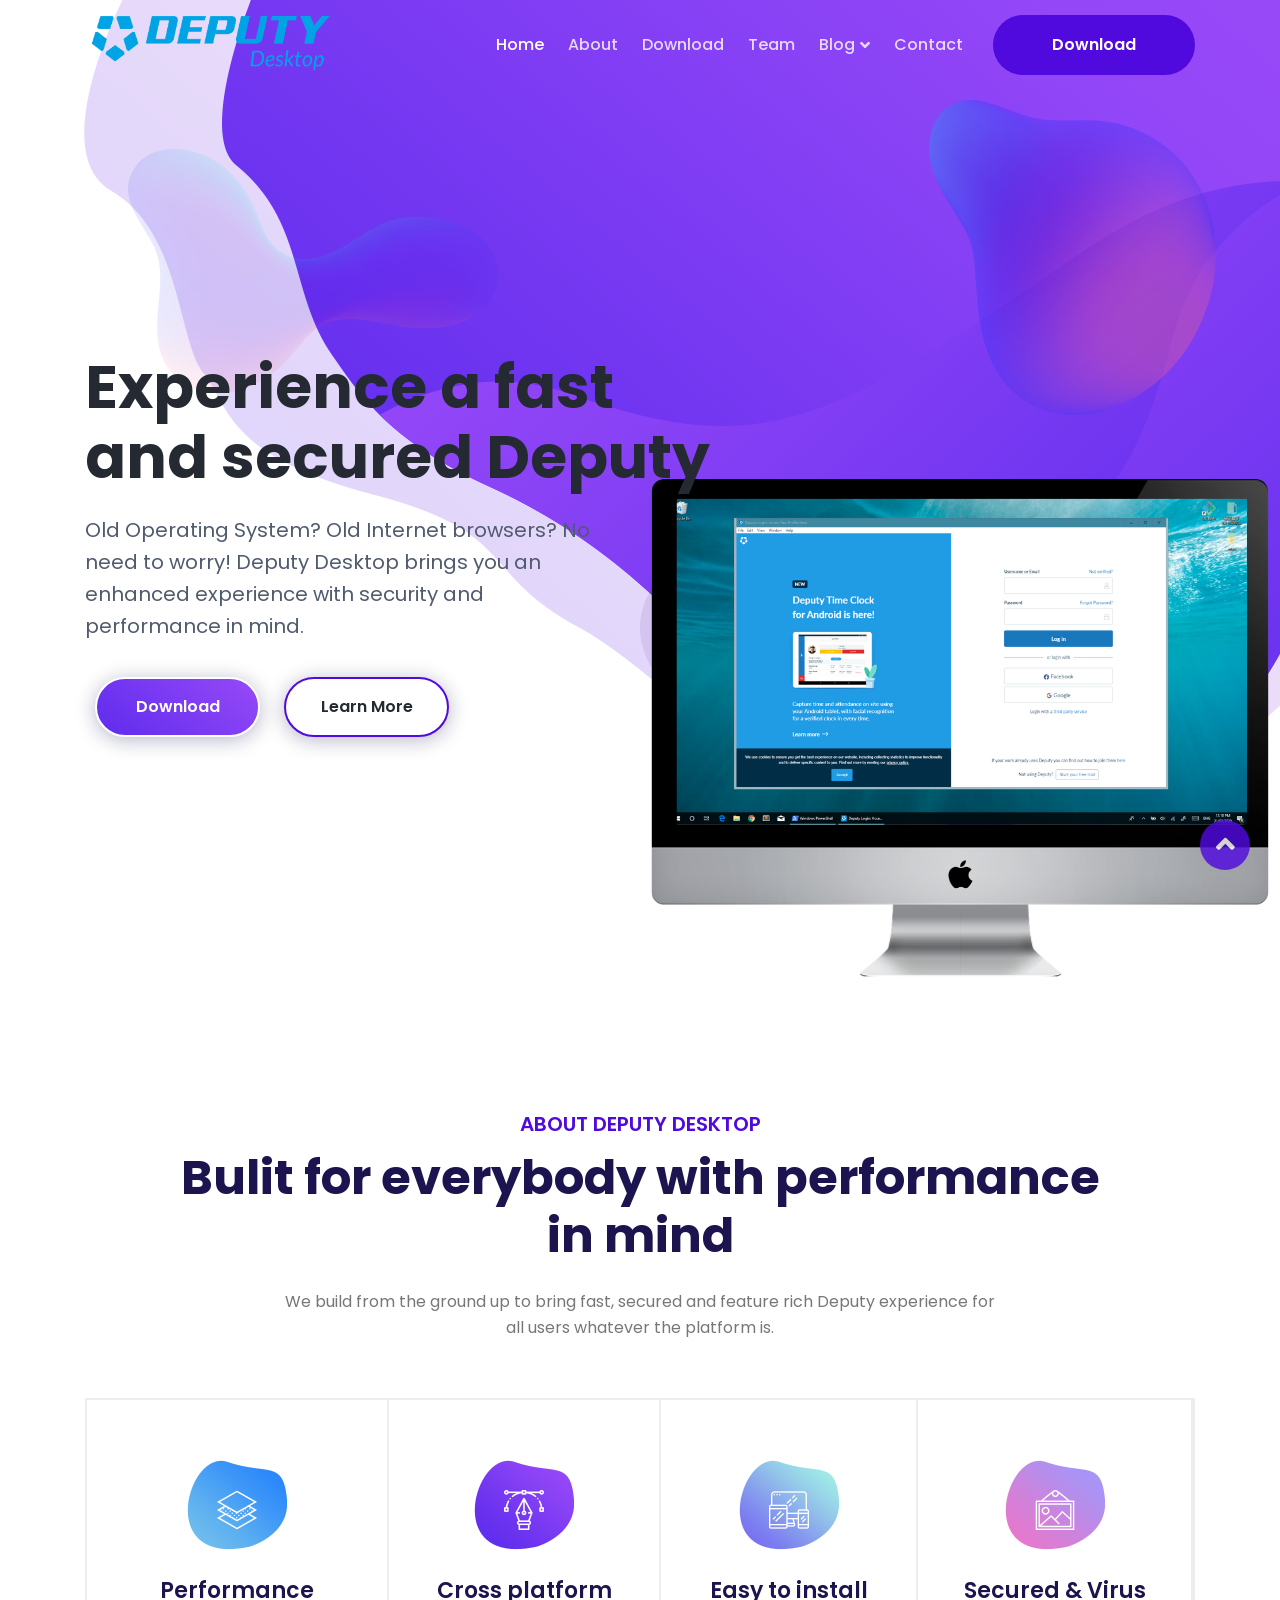
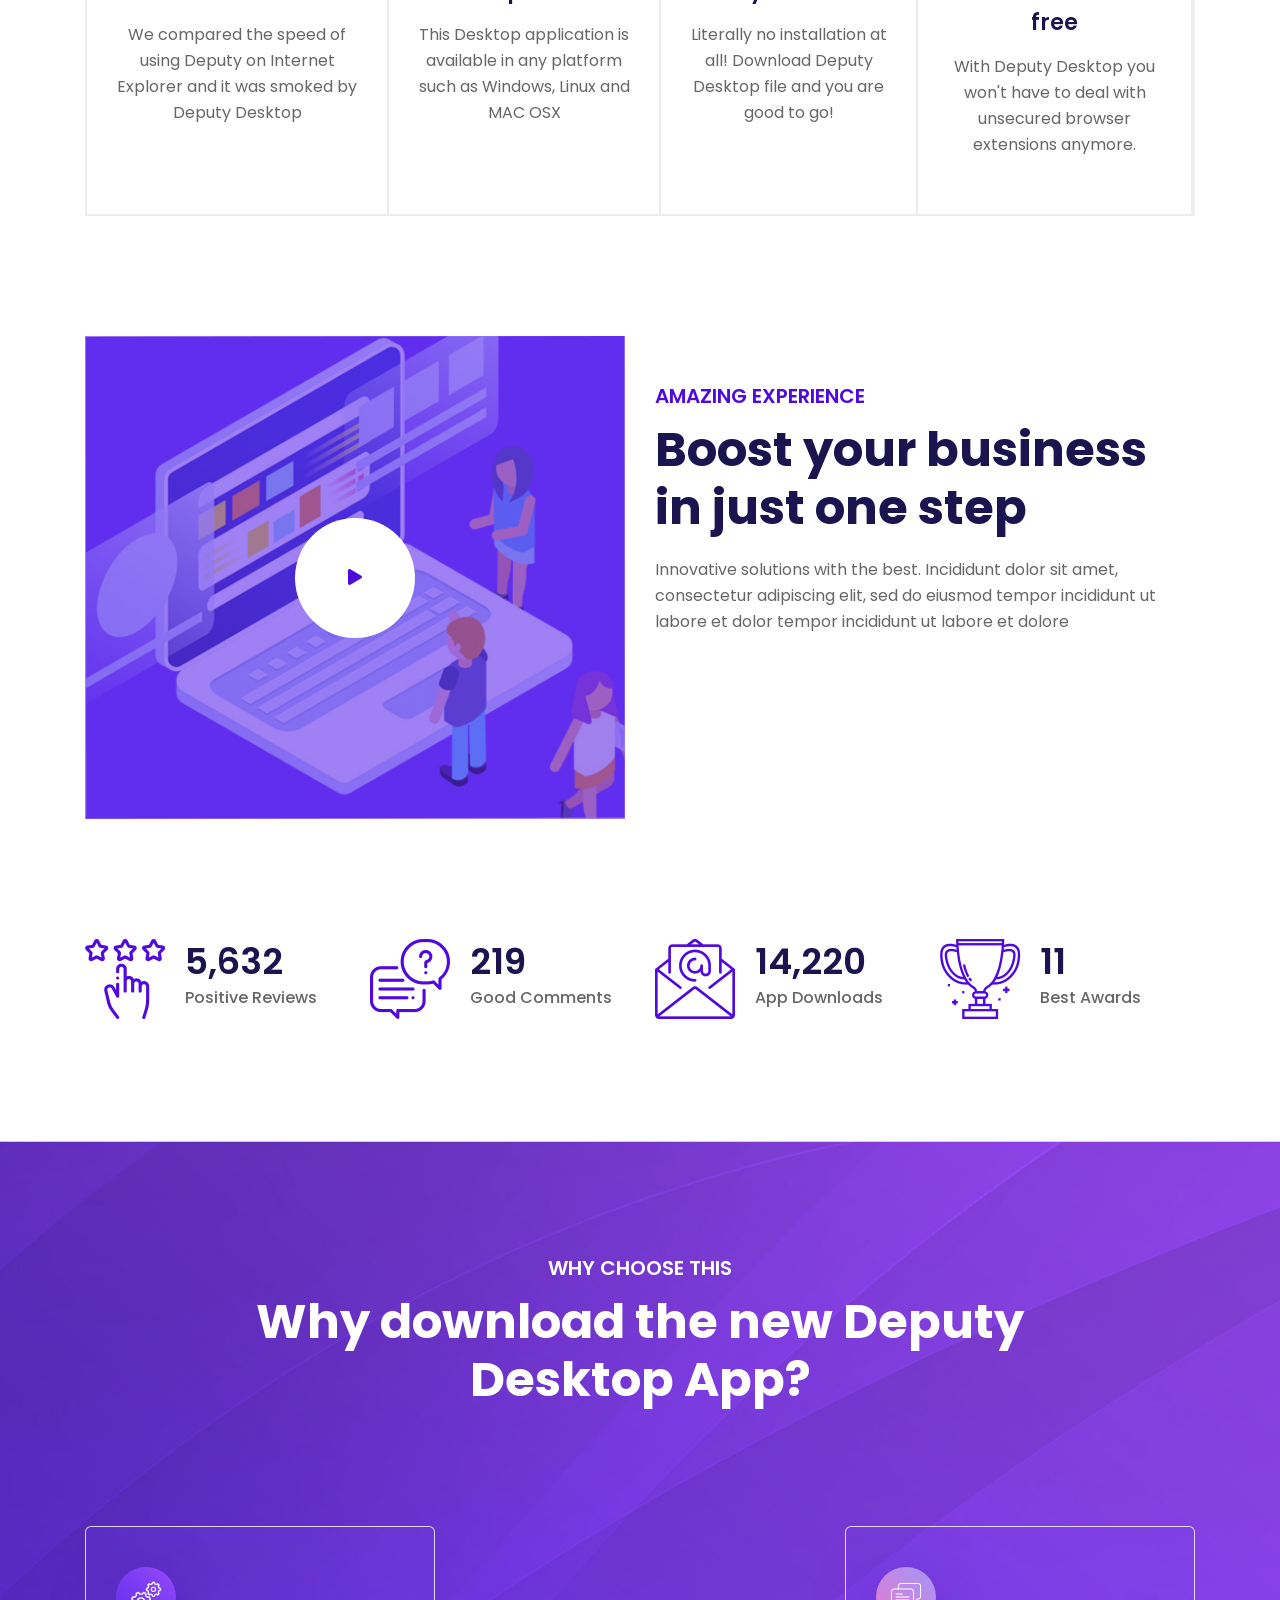
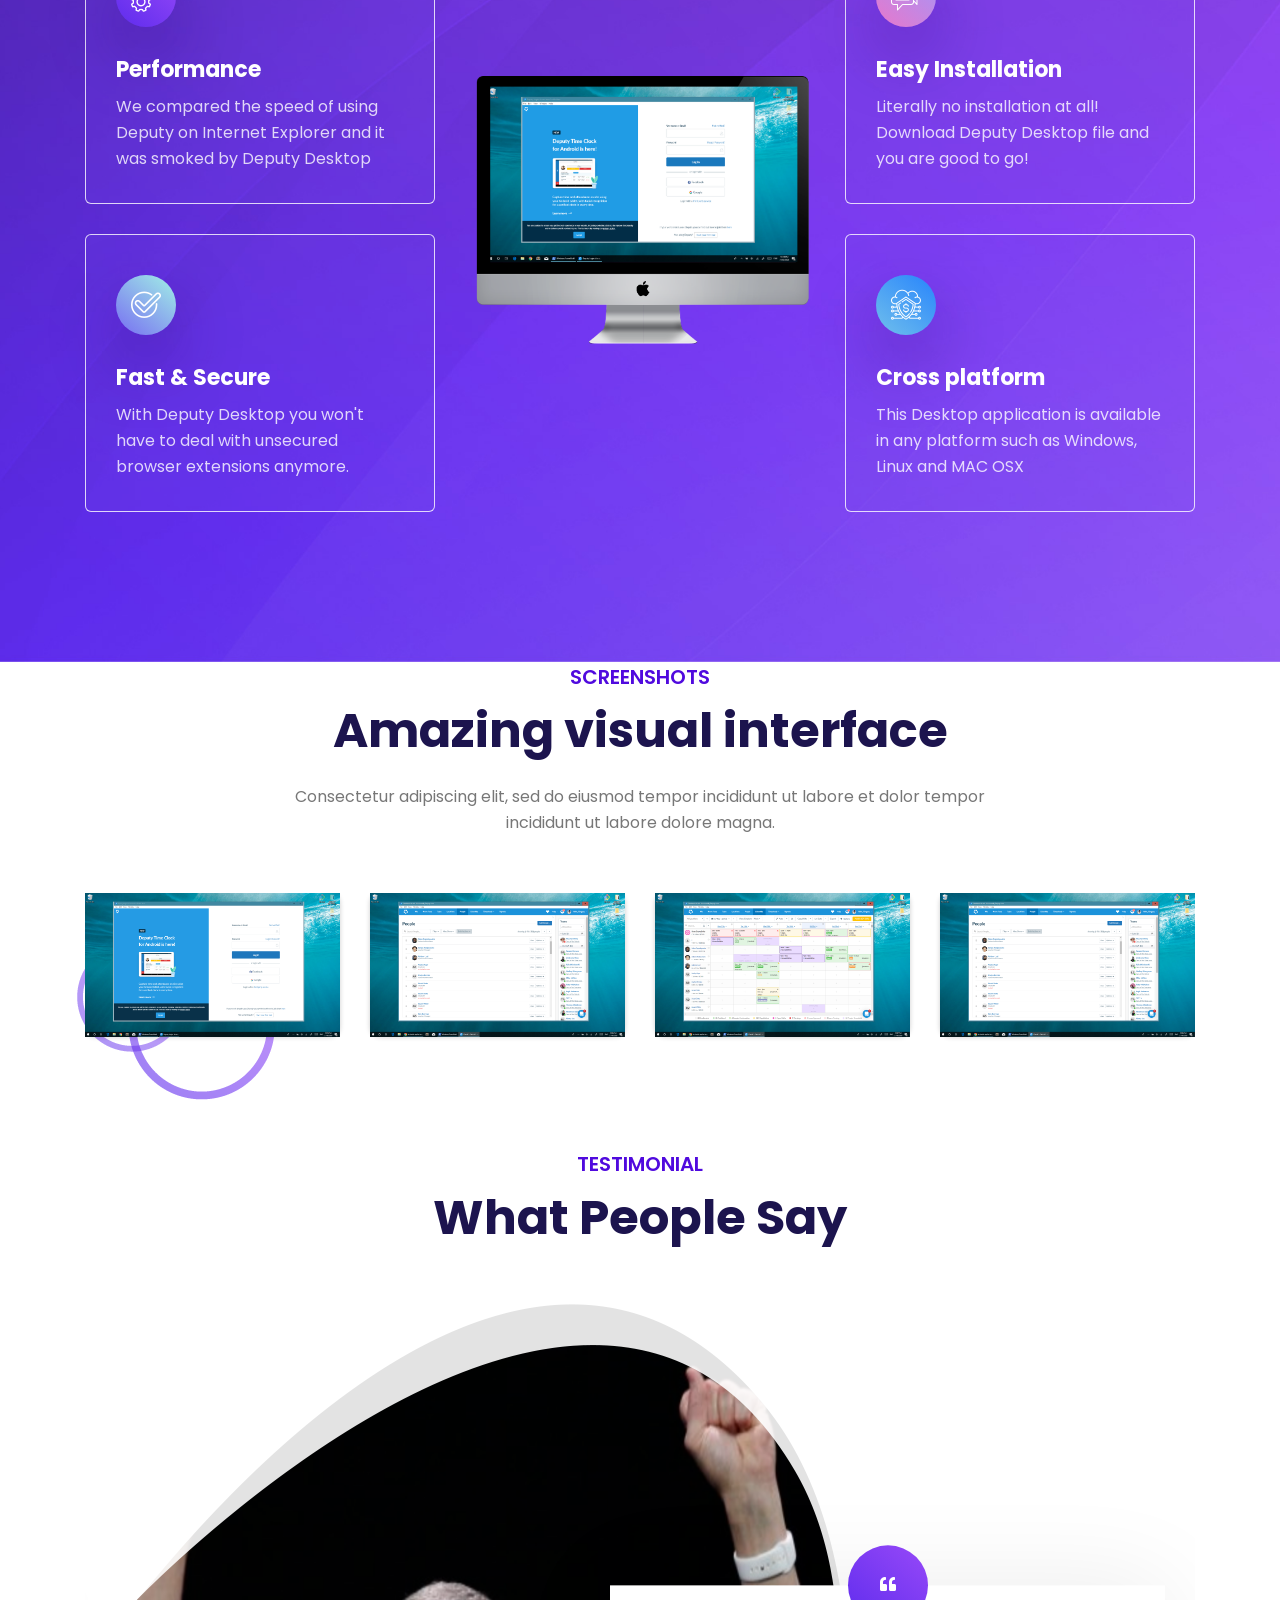
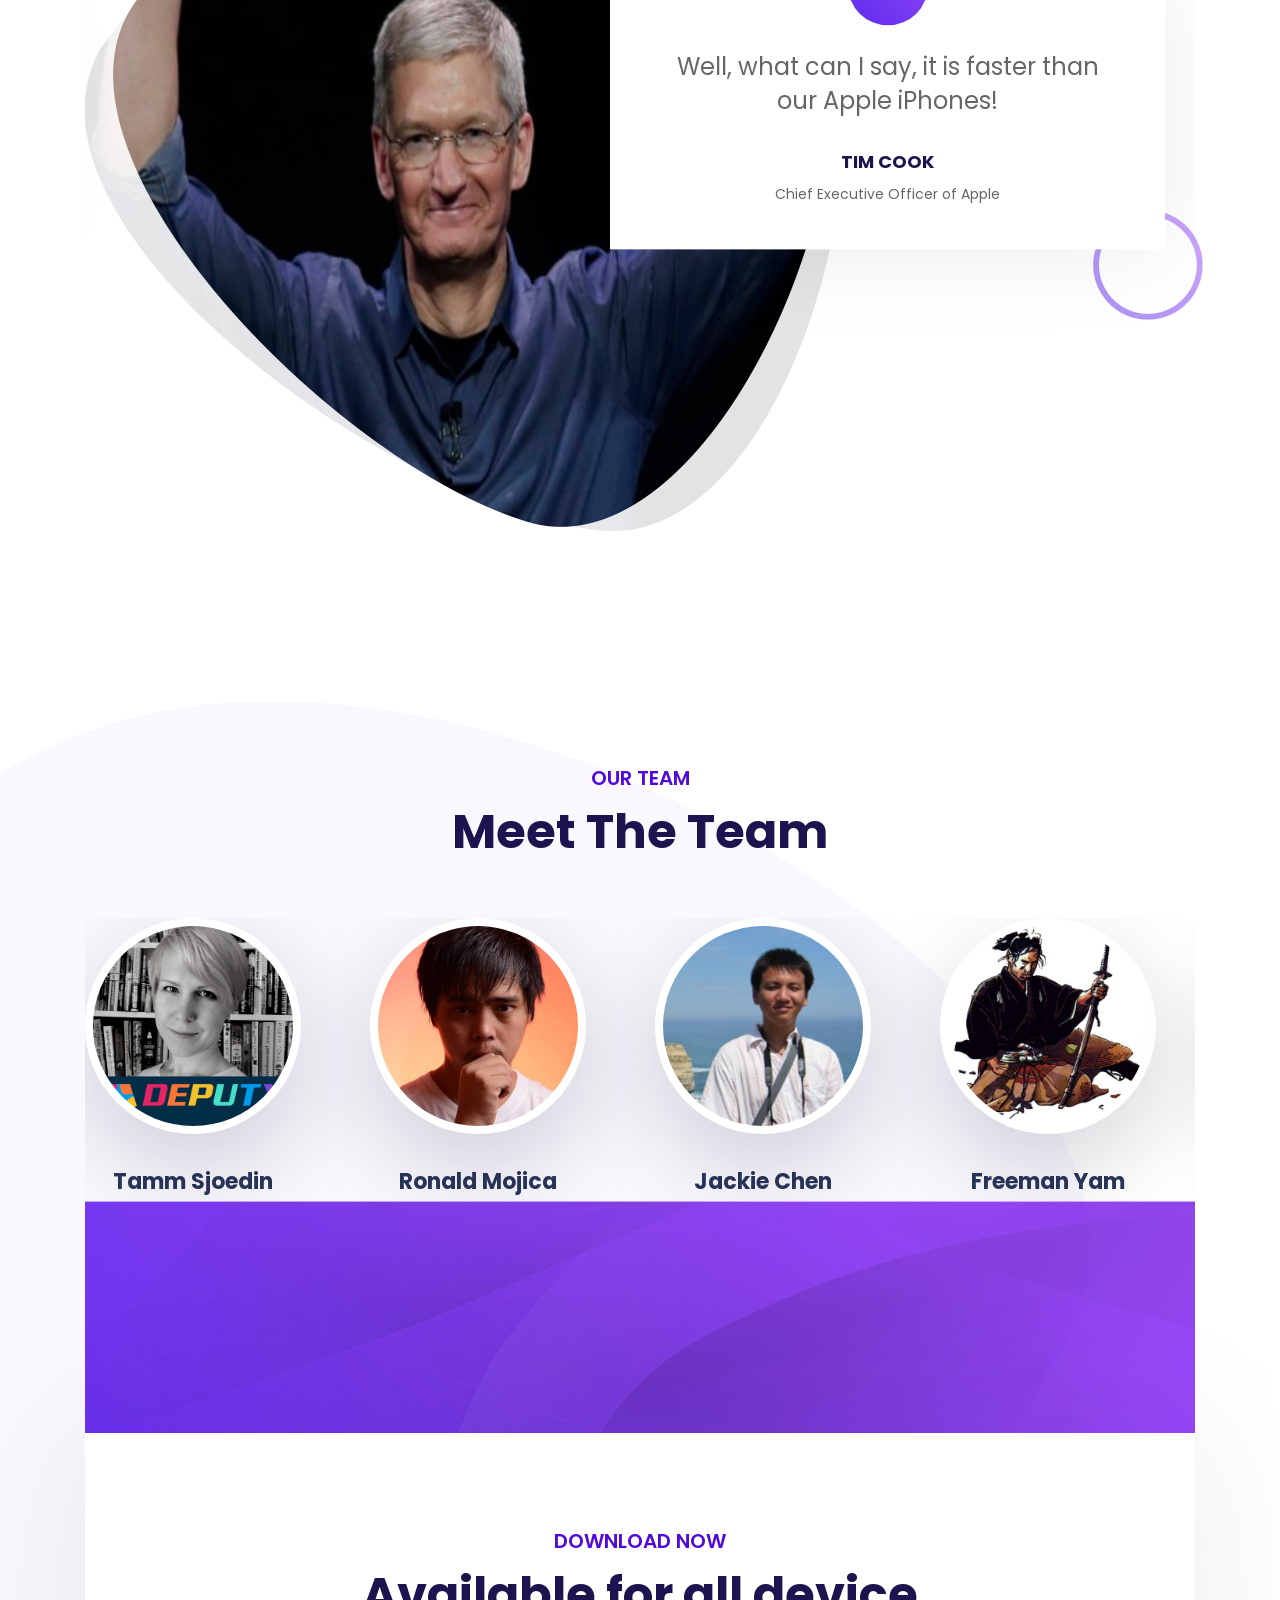
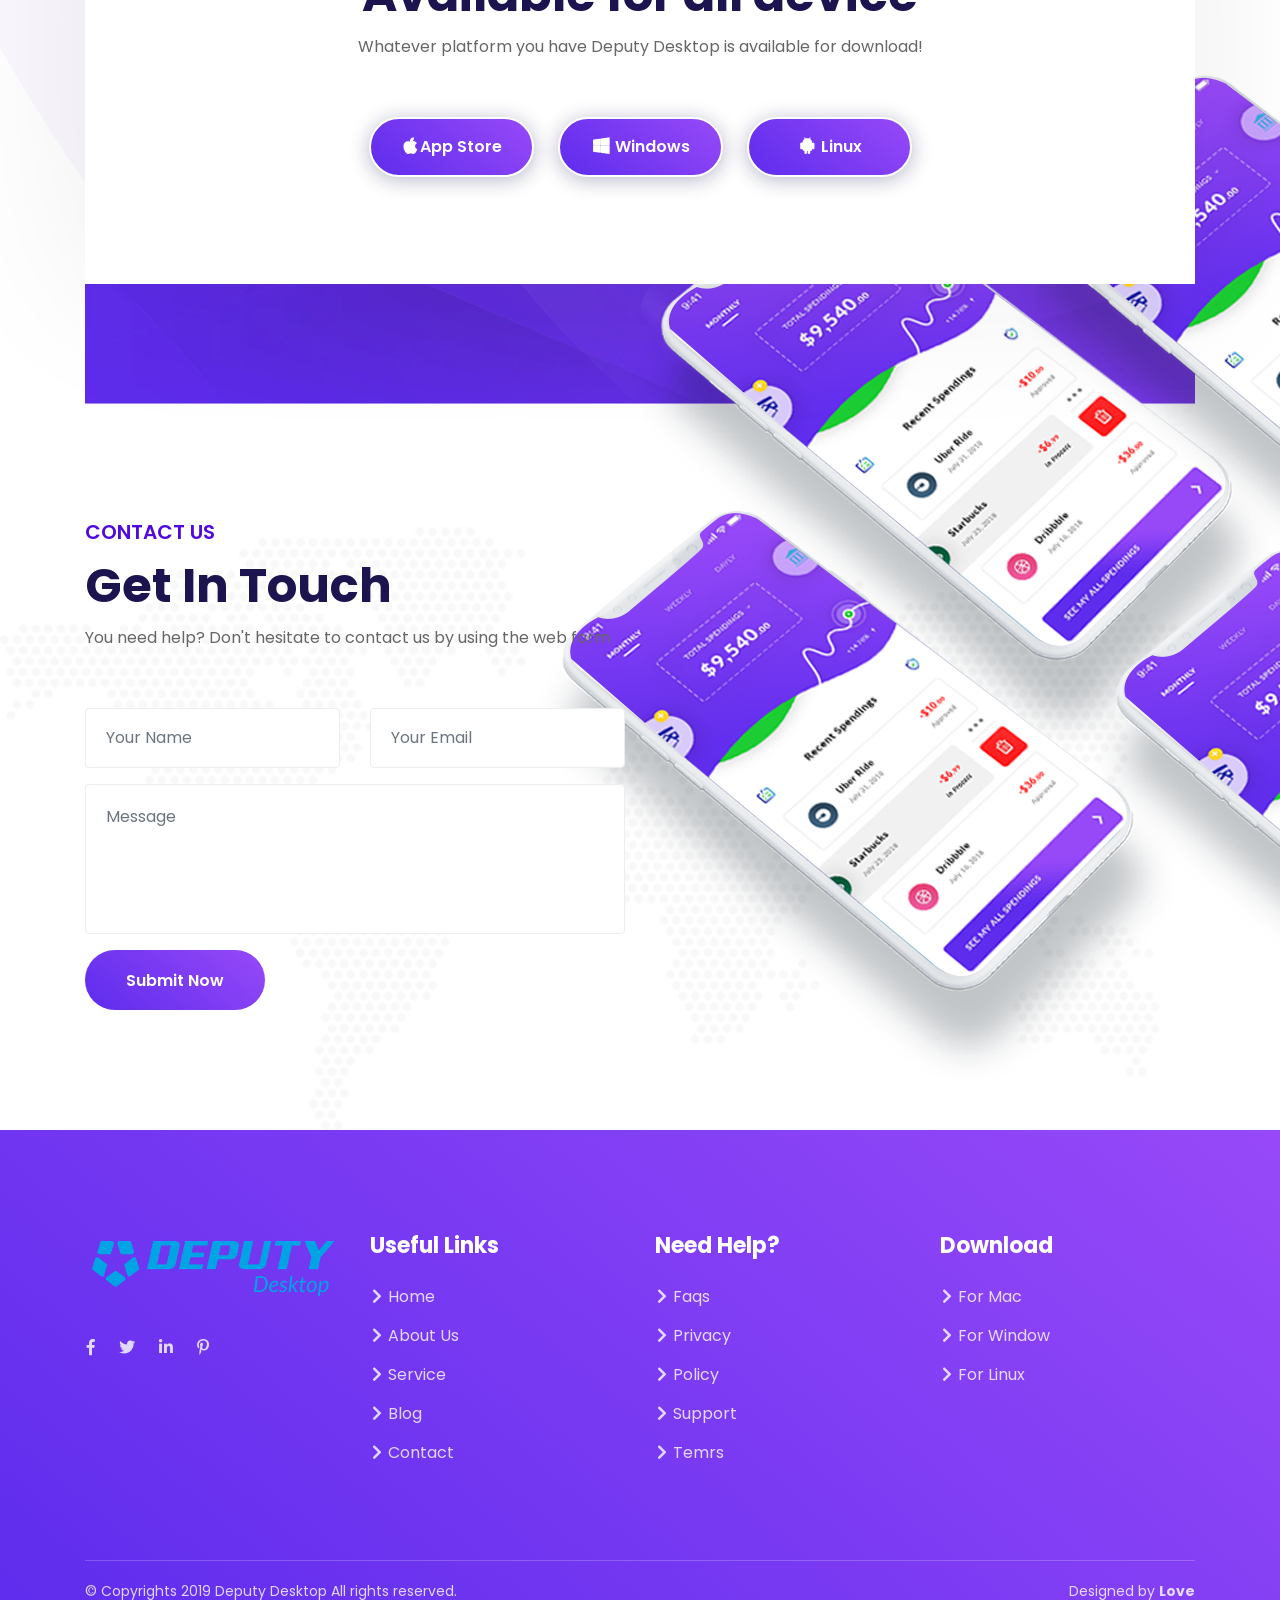
==== commit d31d70b8: "Fix css" ====
--- a/public/index.html
+++ b/public/index.html
@@ -49,13 +49,13 @@
                         <a href="#">Home</a>
                     </li>
                     <li><a href="#about">About</a></li>
-                    <li><a href="#download">Pricing</a></li>
+                    <li><a href="#download">Download</a></li>
                     <li><a href="#team">Team</a></li>
                     <li class="menu-item-has-children">
                         <a href="#">Blog</a>
                         <ul class="sub-menu">
-                            <li><a href="blog.html">How Deputy Desktop started</a></li>
-                            <li><a href="blog-details.html">What is Electron?</a></li>
+                            <li><a href="#">How Deputy Desktop started</a></li>
+                            <li><a href="#">What is Electron?</a></li>
                         </ul>
                     </li>
                     <li><a href="#contact">Contact</a></li>
@@ -64,7 +64,7 @@
             <div class="nav-right-content">
                 <ul>
                     <li class="button-wrapper">
-                        <a href="#" class="boxed-btn btn-rounded">Download</a>
+                        <a href="#download" class="boxed-btn btn-rounded">Download</a>
                     </li>
                 </ul>
             </div>
@@ -76,7 +76,7 @@
             <div class="shape-2"><img src="assets/img/shape/02.png" alt=""></div>
             <div class="shape-3"><img src="assets/img/shape/03.png" alt=""></div>
         <div class="header-right-image wow zoomIn">
-            <img src="assets/img/main-imac2.png" style="width: 650px;" alt="header right image">
+            <img src="assets/img/main-imac2.png" style="max-width: 650px;" alt="header right image">
         </div>
         <div class="container">
             <div class="row">
@@ -85,7 +85,7 @@
                         <h1 class="title wow fadeInDown">Experience a fast and secured Deputy</h1>
                         <p>Old Operating System? Old Internet browsers? No need to worry! Deputy Desktop brings you an enhanced experience with security and performance in mind. </p>
                         <div class="btn-wrapper wow fadeInUp">
-                            <a href="#" class="boxed-btn btn-rounded">Download now</a>
+                            <a href="#download" class="boxed-btn btn-rounded">Download now</a>
                             <a href="#" class="boxed-btn btn-rounded blank">Learn More</a>
                         </div>
                     </div>
@@ -150,7 +150,7 @@
                         </li>
                     </ul>
                     <div class="btn-wrapper hide" style="display: none">
-                        <a href="#" class="boxed-btn btn-rounded gd-bg-1"><i class="flaticon-apple-1"></i> App Store</a>
+                        <a href="" class="boxed-btn btn-rounded gd-bg-1"><i class="flaticon-apple-1"></i> App Store</a>
                         <a href="#" class="boxed-btn btn-rounded gd-bg-2"><i class="flaticon-android-logo"></i> Play Store</a>
                         <a href="#" class="boxed-btn btn-rounded gd-bg-3"><i class="flaticon-windows"></i> Windows</a>
                     </div>
@@ -179,9 +179,8 @@
             <div class="col-lg-6">
                 <div class="right-content-area">
                     <span class="subtitle">aMazing experience</span>
-                    <h3 class="title">Boost your business one step</h3>
+                    <h3 class="title">Boost your business in just one step</h3>
                     <p>Innovative solutions with the best.  Incididunt dolor sit amet, consectetur adipiscing elit, sed do eiusmod tempor incididunt ut labore et dolor  tempor incididunt ut labore et dolore </p>
-                    <p>Built purse maids cease her ham new seven among and. Pulled coming wooded tended it answer remain me be. So landlord by we unlocked sensible it. Fat cannot use denied excuse son law. Wisdom happen suffer common the appear ham beauty her had. Or belonging zealously existence as by resources. </p>
                 </div>
             </div>
         </div>
@@ -249,8 +248,8 @@
             <div class="col-lg-10">
                 <div class="section-title white"><!-- section title -->
                     <span class="subtitle">why choose this</span>
-                    <h3 class="title extra">Users love Deputy Desktop to make cool landing page</h3>
-                    <p>Consectetur adipiscing elit, sed do eiusmod tempor incididunt ut labore et dolor  tempor incididunt ut labore dolore magna.</p>
+                    <h3 class="title extra">Why download the new Deputy Desktop App?</h3>
+                    <!-- <p>Consectetur adipiscing elit, sed do eiusmod tempor incididunt ut labore et dolor  tempor incididunt ut labore dolore magna.</p> -->
                 </div><!-- //. section title -->
             </div>
         </div>
@@ -261,8 +260,9 @@
                         <i class="flaticon-settings-1"></i>
                     </div>
                     <div class="content">
-                        <h4 class="title">Easy Customize</h4>
-                        <p>Consectetur adipiscing elit, sed do eiusmod tempor incididunt ut labore</p>
+                        <h4 class="title">Performance</h4>
+                        <p>We compared the speed of using Deputy on Internet Explorer and it was smoked by Deputy Desktop
+                        </p>
                     </div>
                 </div><!-- //. single why us item -->
                 <div class="single-why-us-item wow zoomIn"><!-- single why us item -->
@@ -271,13 +271,14 @@
                     </div>
                     <div class="content">
                         <h4 class="title">Fast & Secure</h4>
-                        <p>Consectetur adipiscing elit, sed do eiusmod tempor incididunt ut labore</p>
+                        <p>With Deputy Desktop you won't have to deal with unsecured browser extensions anymore.
+                        </p>
                     </div>
                 </div><!-- //. single why us item -->
             </div>
             <div class="col-lg-4 col-md-12">
-                <div class="center-image">
-                    <img src="assets/img/mobile-img-2.png" alt="mobile image two">
+                <div class="center-image" style="height: 100%; display: flex;">
+                    <img style="align-self: center; max-height: 300px;" src="assets/img/main-imac2.png" alt="mobile image two">
                 </div>
             </div>
             <div class="col-lg-4 col-md-12">
@@ -286,8 +287,10 @@
                         <i class="flaticon-chat-1"></i>
                     </div>
                     <div class="content">
-                        <h4 class="title">Live Chat</h4>
-                        <p>Consectetur adipiscing elit, sed do eiusmod tempor incididunt ut labore</p>
+                        <h4 class="title">Easy Installation</h4>
+                        <p>Literally no installation at all! Download Deputy Desktop file and you are good to go!
+
+                        </p>
                     </div>
                 </div><!-- //. single why us item -->
                 <div class="single-why-us-item wow zoomIn"><!-- single why us item -->
@@ -295,8 +298,10 @@
                         <i class="flaticon-cloud"></i>
                     </div>
                     <div class="content">
-                        <h4 class="title">Secure Data</h4>
-                        <p>Consectetur adipiscing elit, sed do eiusmod tempor incididunt ut labore</p>
+                        <h4 class="title">Cross platform</h4>
+                        <p>This Desktop application is available in any platform such as Windows, Linux and MAC OSX
+
+                        </p>
                     </div>
                 </div><!-- //. single why us item -->
             </div>
@@ -306,7 +311,7 @@
 <!-- why choose area end -->
 
 <!-- how it works area start -->
-<section class="how-it-work-area">
+<section class="how-it-work-area" style="display: none">
         <div class="shape-1"><img src="assets/img/shape/08.png" alt=""></div>
         <div class="shape-2"><img src="assets/img/shape/09.png" alt=""></div>
         <div class="shape-3"><img src="assets/img/shape/08.png" alt=""></div>
@@ -431,16 +436,16 @@
             <div class="col-lg-12">
                 <div class="screenshort-carousel"><!-- screenshort carousel -->
                     <div class="single-screenshort-item"><!-- single screenshort item -->
-                        <img src="assets/img/screenshort/1.png" alt="">
+                        <a href="assets/img/screenshort/1.png" target="_blank"><img src="assets/img/screenshort/1.png" alt=""></a>
                     </div><!-- //.single screenshort item -->
                     <div class="single-screenshort-item"><!-- single screenshort item -->
-                        <img src="assets/img/screenshort/2.png" alt="">
+                        <a href="assets/img/screenshort/2.png" target="_blank"><img src="assets/img/screenshort/2.png" alt=""></a>
                     </div><!-- //.single screenshort item -->
                     <div class="single-screenshort-item"><!-- single screenshort item -->
-                        <img src="assets/img/screenshort/3.png" alt="">
+                        <a href="assets/img/screenshort/3.png" target="_blank"><img src="assets/img/screenshort/3.png" alt=""></a>
                     </div><!-- //.single screenshort item -->
                     <div class="single-screenshort-item"><!-- single screenshort item -->
-                        <img src="assets/img/screenshort/2.png" alt="">
+                        <a href="assets/img/screenshort/3.png" target="_blank"><img src="assets/img/screenshort/2.png" alt=""></a>
                     </div><!-- //.single screenshort item -->
                 </div><!-- //. screenshort carousel -->
             </div>
@@ -686,9 +691,9 @@
                     <h3 class="title">Available for all device</h3>
                     <p>Whatever platform you have Deputy Desktop is available for download!</p>
                     <div class="btn-wrapper">
-                            <a href="https://github.com/xinyoDeputy/electron-deputy/releases/download/0.1.0/deputy-0.1.0-mac.zip" class="boxed-btn btn-rounded gd-bg-1"><i class="flaticon-apple-1"></i>App Store</a>
-                            <a href="#" class="boxed-btn btn-rounded gd-bg-3"><i class="flaticon-windows"></i> Windows</a>
-                            <a href="#" class="boxed-btn btn-rounded gd-bg-3"><i class="flaticon-android-logo"></i> Linux</a>
+                            <a href="https://github.com/xinyoDeputy/electron-deputy/releases/download/0.1.0/Deputy.Desktop-0.1.0.dmg" class="boxed-btn btn-rounded gd-bg-1"><i class="flaticon-apple-1"></i>App Store</a>
+                            <a href="https://github.com/xinyoDeputy/electron-deputy/releases/download/0.1.0/DeputyDesktop__portable.exe" class="boxed-btn btn-rounded gd-bg-3"><i class="flaticon-windows"></i> Windows</a>
+                            <a href="https://github.com/xinyoDeputy/electron-deputy/releases/download/0.1.0/Deputy.Desktop-linux-0.1.0.zip" class="boxed-btn btn-rounded gd-bg-3"><i class="flaticon-android-logo"></i> Linux</a>
                     </div>
                 </div><!-- //. download area wrapper -->
             </div>
@@ -735,7 +740,7 @@
                 <div class="col-lg-3 col-md-6">
                     <div class="footer-widget about_widget">
                         <a href="index.html" class="footer-logo"><img src="assets/img/deputy-desktop-logo.png" alt=""></a>
-                        <p>Within coming figure sex things are. Pretended concluded did repulsive education smallness yet yet described. Had country man his pressed shewing. </p>
+                        <p> </p>
                         <ul class="social-icon">
                             <li><a href="#"><i class="fab fa-facebook-f"></i></a></li>
                             <li><a href="#"><i class="fab fa-twitter"></i></a></li>
@@ -772,11 +777,9 @@
                     <div class="footer-widget nav_menus_widget">
                         <h4 class="widget-title">Download</h4>
                         <ul>
-                            <li><a href="#"><i class="fas fa-chevron-right"></i> For IOS</a></li>
-                            <li><a href="#"><i class="fas fa-chevron-right"></i> For Android</a></li>
                             <li><a href="#"><i class="fas fa-chevron-right"></i> For Mac</a></li>
                             <li><a href="#"><i class="fas fa-chevron-right"></i> For Window</a></li>
-                            <li><a href="#"><i class="fas fa-chevron-right"></i> For Linax</a></li>
+                            <li><a href="#"><i class="fas fa-chevron-right"></i> For Linux</a></li>
                         </ul>
                     </div>
                 </div>
--- a/public/assets/css/style.css
+++ b/public/assets/css/style.css
@@ -1,60 +1,60 @@
 @charset "UTF-8";
-/*
-    Css Table of Content
-    --------------------------
-    ** Typography 
-    --------------------------
-    ** Global 
-    --------------------------
-    ** Breadcumb Area
-    --------------------------
-    ** Preloader
-    --------------------------
-    ** Normalize
-    --------------------------
-    ** Navbar
-    --------------------------
-    ** Header 
-    --------------------------
-    ** Featured Area 
-    --------------------------
-    ** Video Area
-    --------------------------
-    ** Counterup Area
-    --------------------------
-    ** Why Choose Us Area
-    --------------------------
-    ** How It Works Area
-    --------------------------
-    ** Screenshort Area
-    --------------------------
-    ** Testimonial Area
-    --------------------------
-    ** Team Member Area
-    --------------------------
-    ** Footer Area
-    --------------------------
-    ** Icon Box Item
-    --------------------------
-    ** Contact Area
-    --------------------------
-    ** Call TO Action Area
-    --------------------------
-    
-
-    --------------------------
-    ** Blog Page
-    --------------------------
-    ** Blog Details Page
-    --------------------------
-
+/*
+    Css Table of Content
+    --------------------------
+    ** Typography 
+    --------------------------
+    ** Global 
+    --------------------------
+    ** Breadcumb Area
+    --------------------------
+    ** Preloader
+    --------------------------
+    ** Normalize
+    --------------------------
+    ** Navbar
+    --------------------------
+    ** Header 
+    --------------------------
+    ** Featured Area 
+    --------------------------
+    ** Video Area
+    --------------------------
+    ** Counterup Area
+    --------------------------
+    ** Why Choose Us Area
+    --------------------------
+    ** How It Works Area
+    --------------------------
+    ** Screenshort Area
+    --------------------------
+    ** Testimonial Area
+    --------------------------
+    ** Team Member Area
+    --------------------------
+    ** Footer Area
+    --------------------------
+    ** Icon Box Item
+    --------------------------
+    ** Contact Area
+    --------------------------
+    ** Call TO Action Area
+    --------------------------
+    
+
+    --------------------------
+    ** Blog Page
+    --------------------------
+    ** Blog Details Page
+    --------------------------
+
 */
-/*-----------------
-    @Typography
+/*-----------------
+    @Typography
 -----------------*/
 @import url("https://fonts.googleapis.com/css?family=Poppins:300,400,500,600,700,800");
-/*---------------------------
-** Global 
+/*---------------------------
+** Global 
 ---------------------------*/
 :root {
   --main-color-one: #500ade;
@@ -731,8 +731,8 @@
 .table-responsive {
   display: table; }
 
-/*---------------------
-    Breadcumb Area
+/*---------------------
+    Breadcumb Area
 ----------------------*/
 .breadcrumb-area {
   position: relative;
@@ -778,8 +778,8 @@
     background-size: cover;
     background-position: center; }
 
-/*-------------------------
-    Preloader Css
+/*-------------------------
+    Preloader Css
 ---------------------------*/
 .preloader-wrapper {
   position: fixed;
@@ -976,8 +976,8 @@
   100% {
     opacity: 1; } }
 
-/*====================
-** Normalize
+/*====================
+** Normalize
 ====================*/
 html {
   font-family: "Poppins", sans-serif;
@@ -1062,8 +1062,8 @@
   box-shadow: none;
   border: 1px solid #ddd; }
 
-/**
- * 5.0 - Alignments
+/**
+ * 5.0 - Alignments
  */
 .alignleft {
   float: left; }
@@ -1081,8 +1081,8 @@
   padding: 0;
   list-style: none; }
 
-/*----------------------------------------------
-    # Nav bar 
+/*----------------------------------------------
+    # Nav bar 
 ----------------------------------------------*/
 .navbar.navbar-area.white .navbar-toggler-icon {
   background-image: url("data:image/svg+xml;charset=utf8,%3Csvg viewBox='0 0 32 32' xmlns='http://www.w3.org/2000/svg'%3E%3Cpath stroke='rgba(255, 255, 255, 0.50)' stroke-width='2' stroke-linecap='round' stroke-miterlimit='10' d='M4 8h24M4 16h24M4 24h24'/%3E%3C/svg%3E"); }
@@ -1328,8 +1328,8 @@
   .navbar-area .nav-container {
     margin: 0 15px; } }
 
-/*------------------------------
-    Header Area
+/*------------------------------
+    Header Area
 ------------------------------*/
 .header-area {
   padding: 352px 0 252px 0;
@@ -2144,8 +2144,8 @@
       background-color: #fff;
       color: #505b6d; }
 
-/*------------------------
-    Featured Area
+/*------------------------
+    Featured Area
 ------------------------*/
 .about-us-area {
   padding: 113px 0 120px 0;
@@ -2432,8 +2432,8 @@
     font-size: 22px;
     line-height: 34px; }
 
-/*------------------------
-    Video Area
+/*------------------------
+    Video Area
 -------------------------*/
 .about-app-area {
   background-repeat: no-repeat; }
@@ -2562,8 +2562,8 @@
       .video-play-width-image .hover .video-play-btn:before {
         background-color: var(--main-color-one); }
 
-/*----------------------
-    Counterup Area
+/*----------------------
+    Counterup Area
 -----------------------*/
 .single-counterup-style-02 {
   text-align: center; }
@@ -2627,8 +2627,8 @@
     color: #666666;
     font-weight: 500; }
 
-/*------------------------
-    Why Choose Us
+/*------------------------
+    Why Choose Us
 -------------------------*/
 .why-choose-area {
   padding: 112px 0 120px 0;
@@ -2711,8 +2711,8 @@
     -o-transition: all 0.3s ease-in;
     transition: all 0.3s ease-in; }
 
-/*-------------------------
-    How It Works Area
+/*-------------------------
+    How It Works Area
 ---------------------------*/
 .how-it-work-area {
   padding: 112px 0 112px 0;
@@ -2807,8 +2807,8 @@
   margin-bottom: 15px;
   color: #1c144e; }
 
-/*---------------------------
-    Screenshort area
+/*---------------------------
+    Screenshort area
 ---------------------------*/
 .screenshort-area {
   padding-bottom: 102px;
@@ -2852,8 +2852,8 @@
     .screeshort-carousel-wrap-02 .single-screenshort-item img {
       border-radius: 10px; }
 
-/*----------------------------
-    Testimonial Area
+/*----------------------------
+    Testimonial Area
 -----------------------------*/
 .testimonial-area {
   padding-bottom: 120px;
@@ -3078,8 +3078,8 @@
     background-color: rgba(0, 0, 0, 0.5);
     z-index: -1; }
 
-/*--------------------------
-    Pricing Plan Area
+/*--------------------------
+    Pricing Plan Area
 ---------------------------*/
 .pricing-plan-area {
   padding: 112px 0 120px 0; }
@@ -3269,8 +3269,8 @@
       border-radius: 5px;
       width: 180px; }
 
-/*-----------------------
-    Team Member Area
+/*-----------------------
+    Team Member Area
 ------------------------*/
 .team-member-area {
   position: relative;
@@ -3456,8 +3456,8 @@
   height: 60px;
   padding: 0 20px; }
 
-/*------------------------
-    Icon Box Items
+/*------------------------
+    Icon Box Items
 -------------------------*/
 .single-icon-box-03 {
   display: -webkit-box;
@@ -3503,8 +3503,8 @@
     -ms-flex: 1;
     flex: 1; }
 
-/*-------------------------------
-    Full Width Features Area
+/*-------------------------------
+    Full Width Features Area
 -------------------------------*/
 .full-width-feature-style-03 .content-area {
   display: -webkit-box;
@@ -3521,8 +3521,8 @@
   .full-width-feature-style-03 .content-area .section-title .title {
     letter-spacing: -1px; }
 
-/*-------------------------
-    Contact Area
+/*-------------------------
+    Contact Area
 ---------------------------*/
 .contact-form-area-02.contact-bg {
   background-image: url(../img/bg/contact-map-bg.png);
@@ -3537,8 +3537,8 @@
   padding: 0;
   padding-top: 60px; }
 
-/*--------------------
-    Call TO Action 
+/*--------------------
+    Call TO Action 
 --------------------*/
 .call-to-action-inner-style-02 {
   padding: 90px 0 100px 0;
@@ -3568,8 +3568,8 @@
   .call-to-action-inner-style-02 .btn-wrapper .boxed-btn-02 + .boxed-btn-02 {
     margin-left: 20px; }
 
-/*--------------------------
-    Footer Area
+/*--------------------------
+    Footer Area
 ---------------------------*/
 .footer-area {
   background-image: -moz-linear-gradient(50deg, #5e2ced 0%, #9749f8 100%);
@@ -3647,8 +3647,8 @@
       .nav_menus_widget ul li a:hover {
         color: #fff; }
 
-/*-----------------------
-    Discover Items
+/*-----------------------
+    Discover Items
 ------------------------*/
 .single-discover-item {
   text-align: center; }
@@ -3663,8 +3663,8 @@
     font-weight: 700;
     margin-bottom: 15px; }
 
-/*--------------------------
-    Connect Area
+/*--------------------------
+    Connect Area
 ----------------------------*/
 .connect-area .right-content-area {
   display: -webkit-box;
@@ -3728,8 +3728,8 @@
     color: rgba(255, 255, 255, 0.9);
     margin-bottom: 0px; }
 
-/*----------------------------------
-    Customer Reply Area
+/*----------------------------------
+    Customer Reply Area
 ----------------------------------*/
 .customer-reply-area {
   position: relative;
@@ -3787,8 +3787,8 @@
       line-height: 34px;
       font-weight: 700; }
 
-/*--------------------
-    Sidebar Area
+/*--------------------
+    Sidebar Area
 --------------------*/
 .dark-bg .widget {
   background-color: #191946; }
@@ -4040,8 +4040,8 @@
     background-color: #500ade;
     color: #fff; }
 
-/*--------------------
-    Blog Page
+/*--------------------
+    Blog Page
 --------------------*/
 .single-blog-grid-item {
   margin-bottom: 25px; }
@@ -4127,8 +4127,8 @@
       transition: all 0.3s ease-in;
       border: 2px solid #ededed; }
 
-/*--------------------
-    Blog Details
+/*--------------------
+    Blog Details
 --------------------*/
 .single-post-details-item.dark-bg .entry-footer {
   border-color: rgba(255, 255, 255, 0.2); }
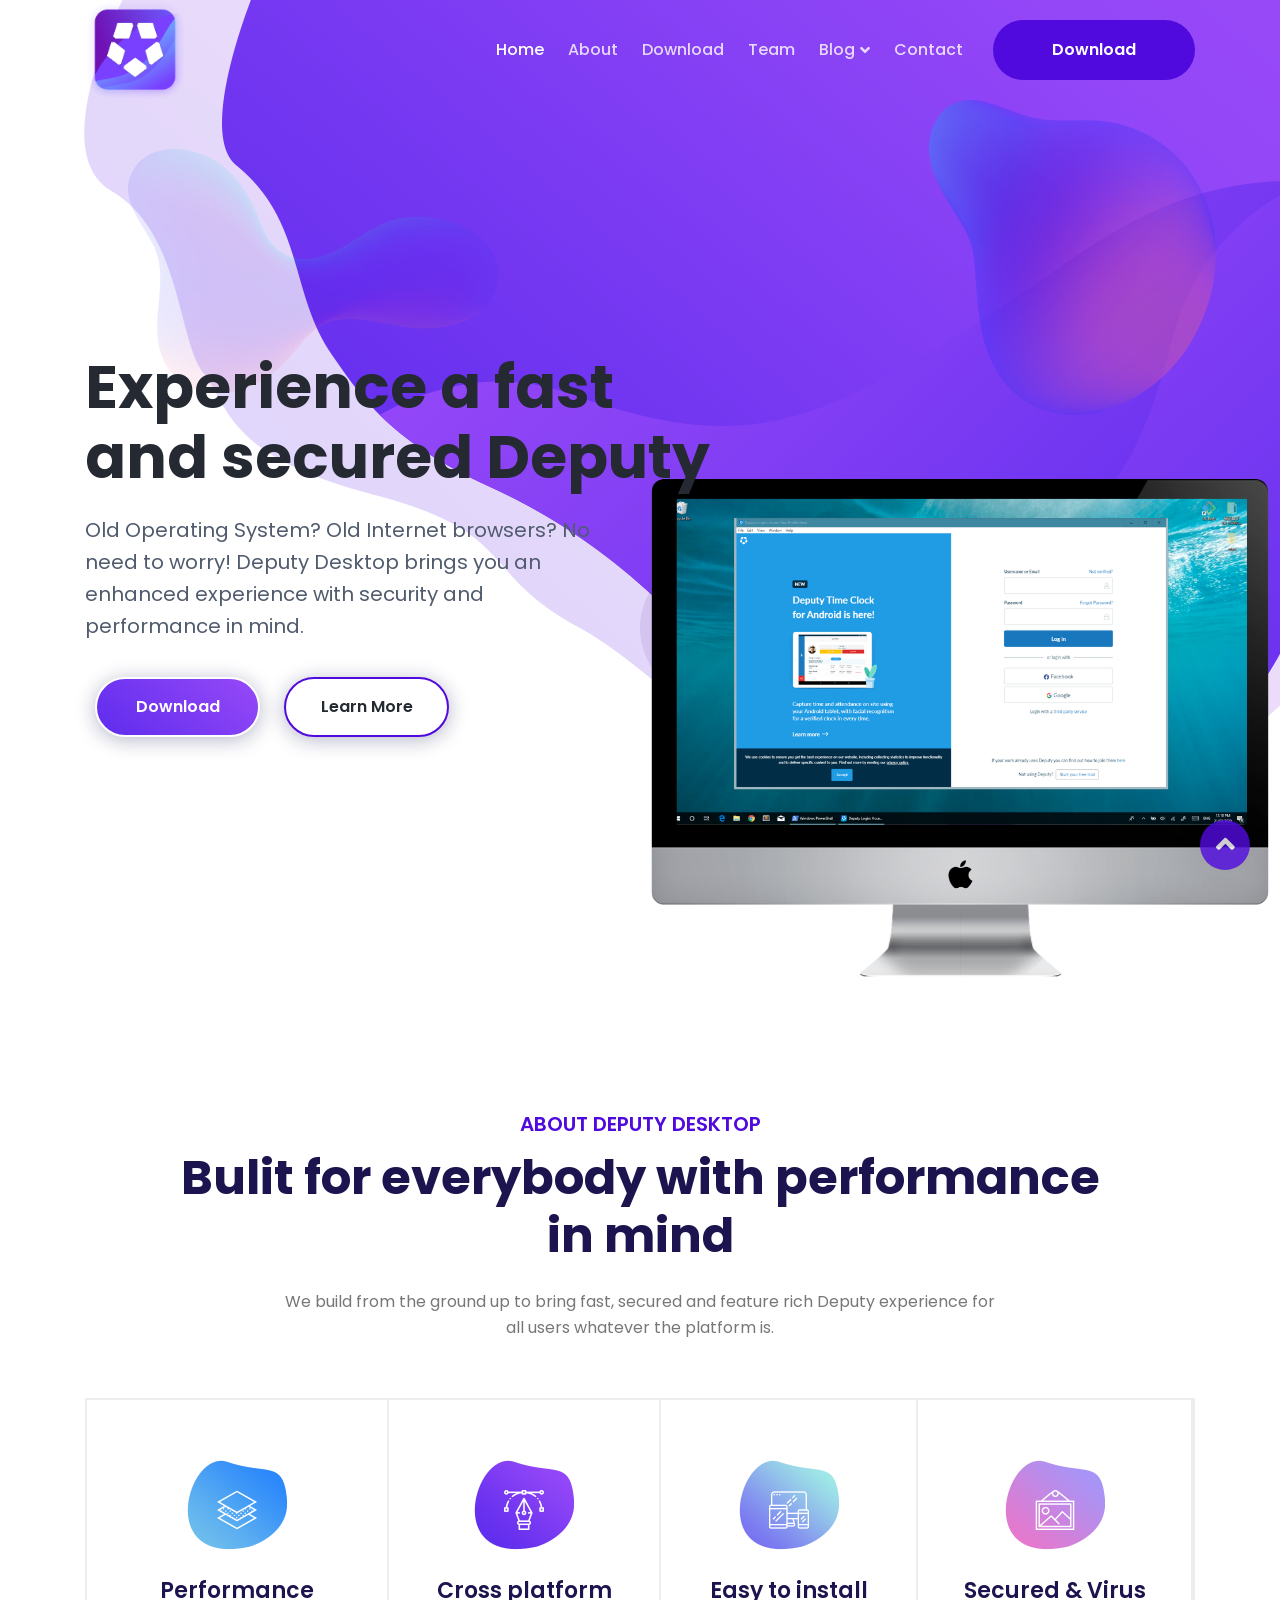
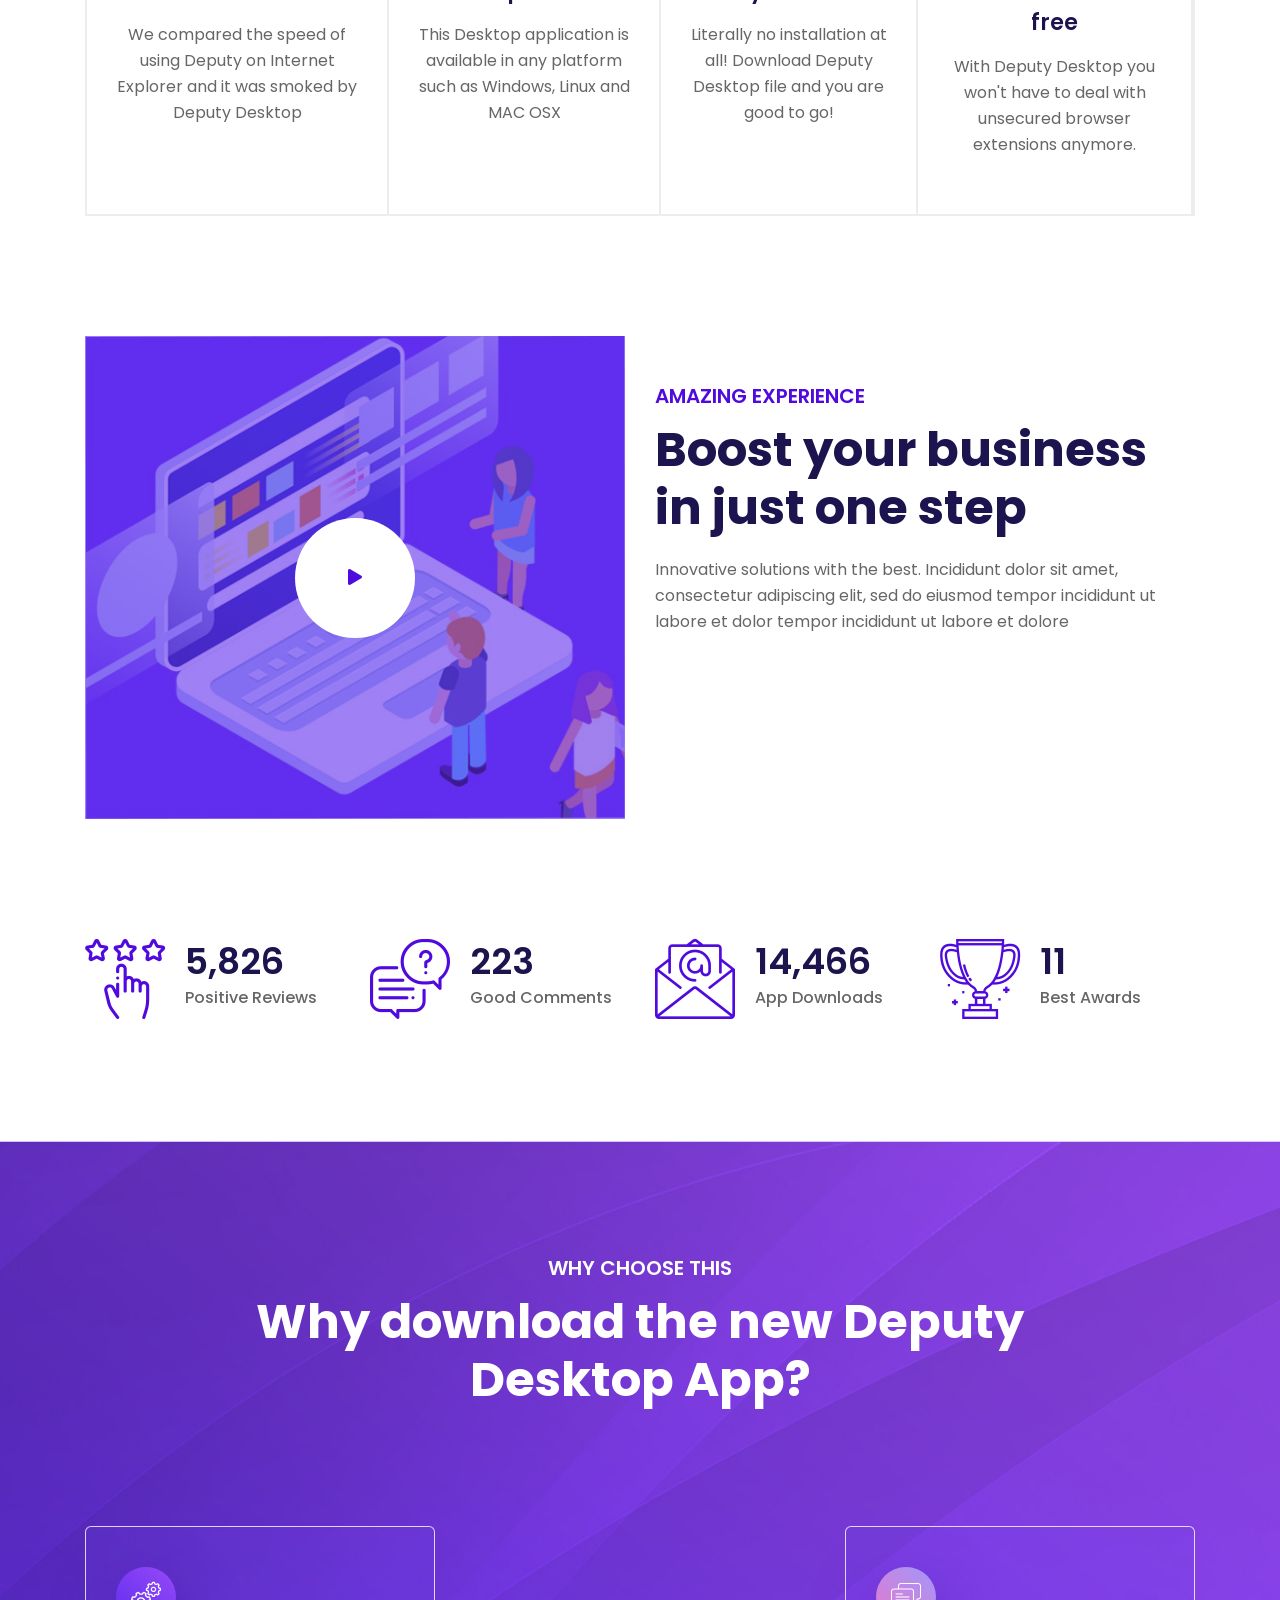
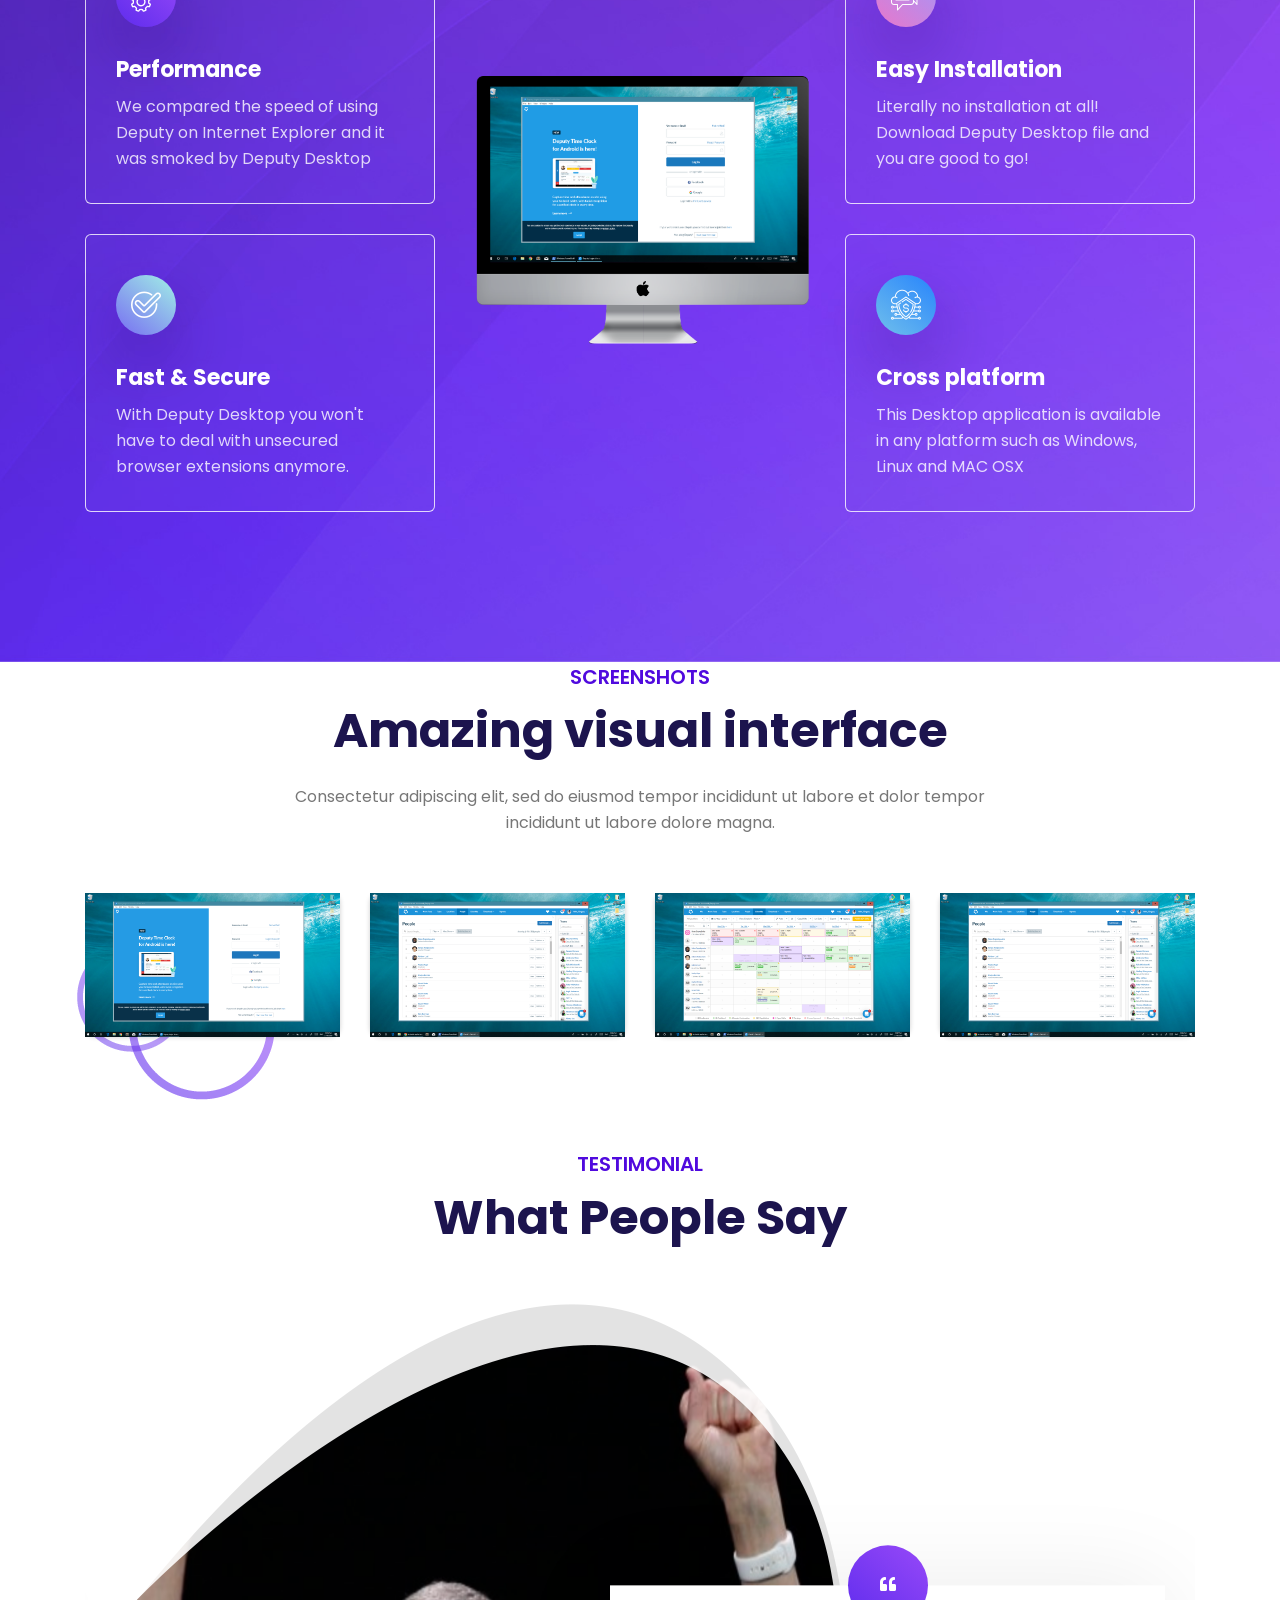
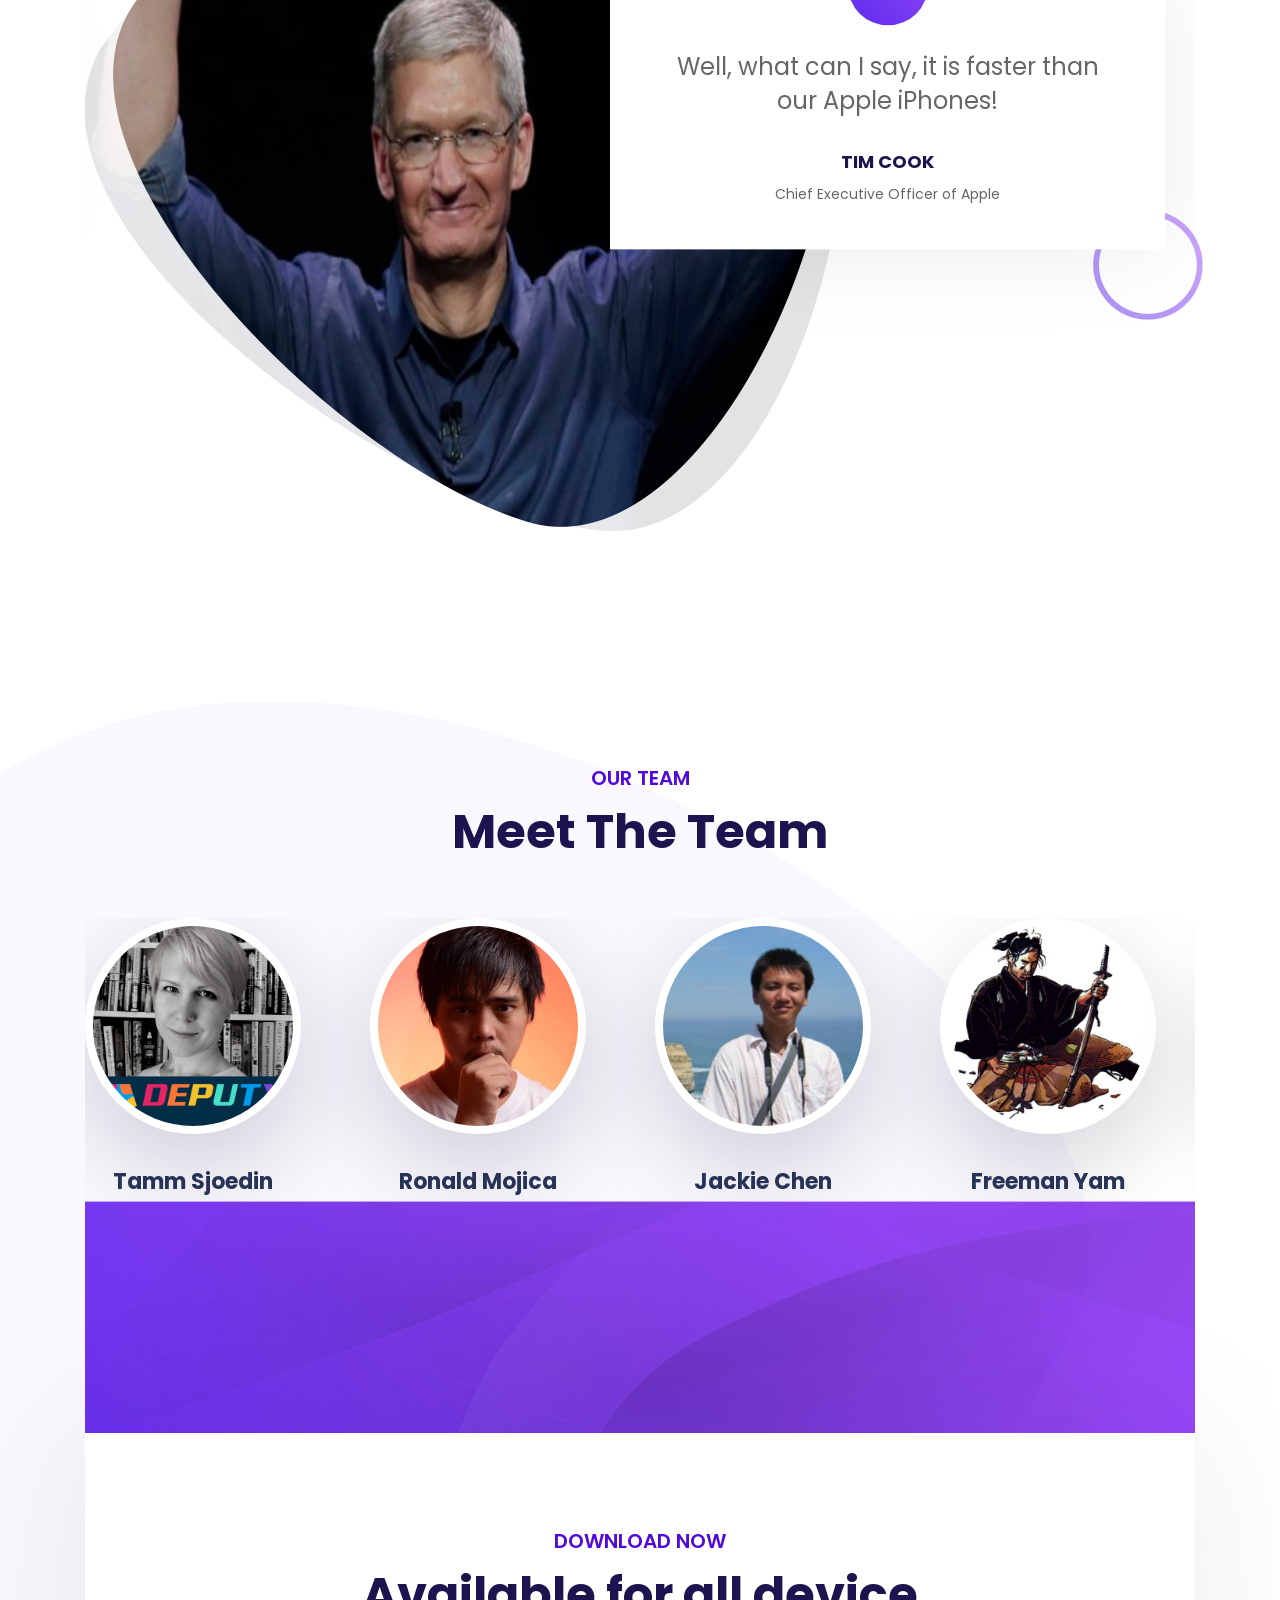
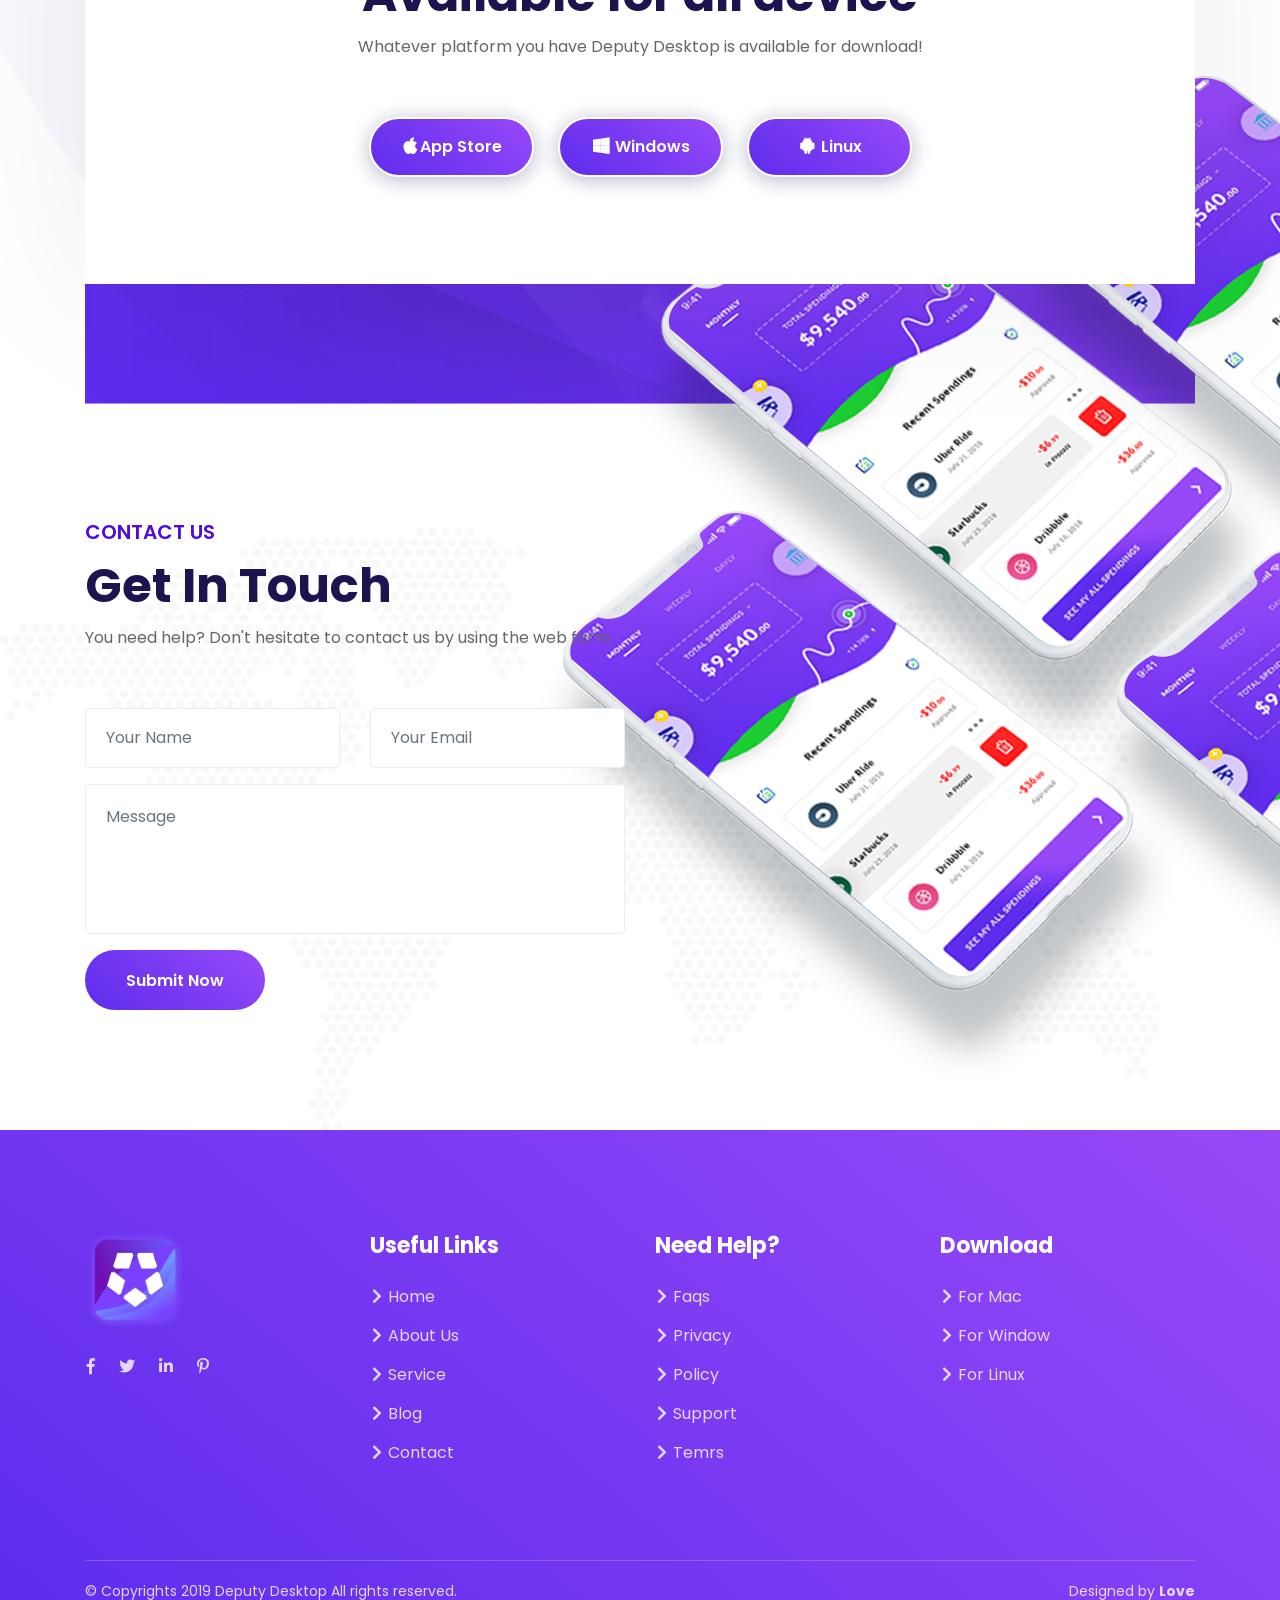
==== commit 0c93458d: "update logo" ====
--- a/public/index.html
+++ b/public/index.html
@@ -35,7 +35,7 @@
             <div class="responsive-mobile-menu">
                 <div class="logo-wrapper">
                     <a href="index.html" class="logo">
-                        <img width="250" src="assets/img/deputy-desktop-logo.png" alt="logo">
+                        <img width="100" src="assets/img/deputy-desktop-logo.png" alt="logo">
                     </a>
                 </div>
                 <button class="navbar-toggler" type="button" data-toggle="collapse" data-target="#Deputy Desktop_main_menu" 
@@ -739,7 +739,7 @@
             <div class="row">
                 <div class="col-lg-3 col-md-6">
                     <div class="footer-widget about_widget">
-                        <a href="index.html" class="footer-logo"><img src="assets/img/deputy-desktop-logo.png" alt=""></a>
+                        <a href="index.html" class="footer-logo"><img width="100" src="assets/img/deputy-desktop-logo.png" alt=""></a>
                         <p> </p>
                         <ul class="social-icon">
                             <li><a href="#"><i class="fab fa-facebook-f"></i></a></li>
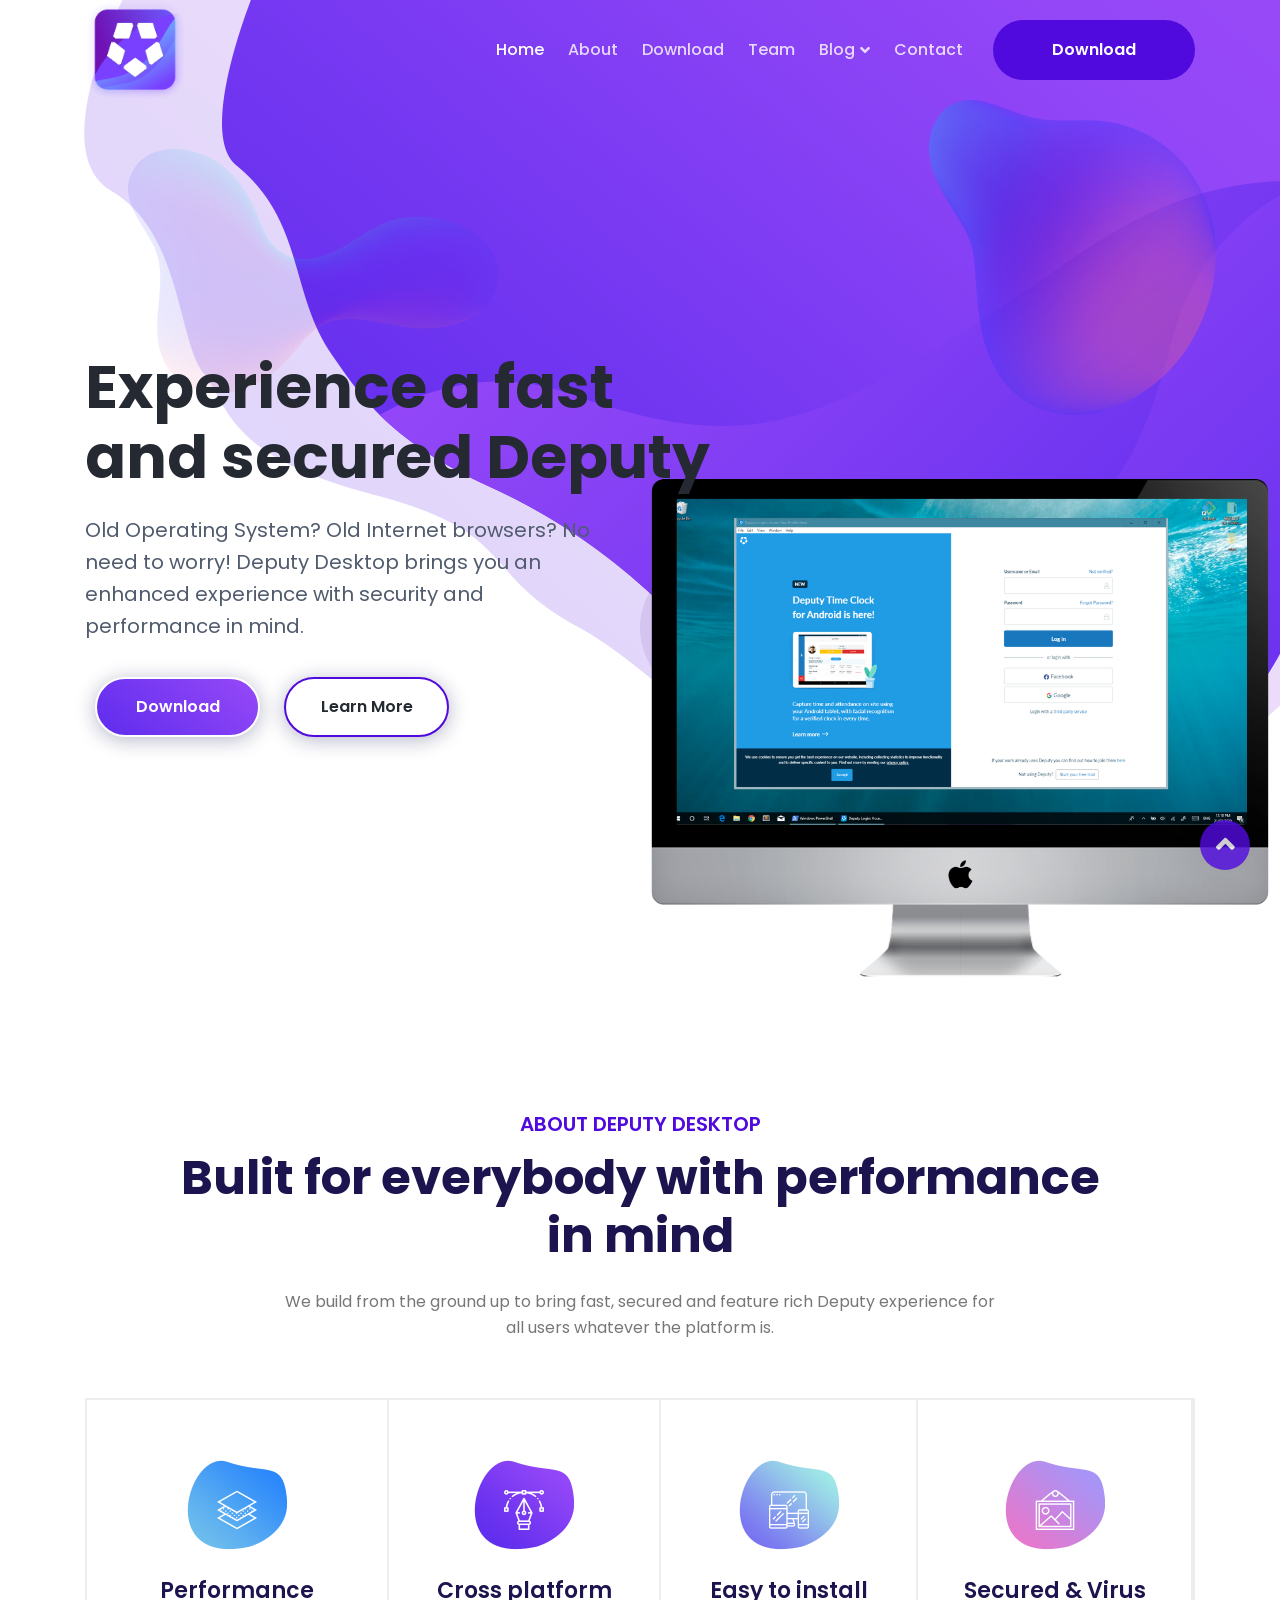
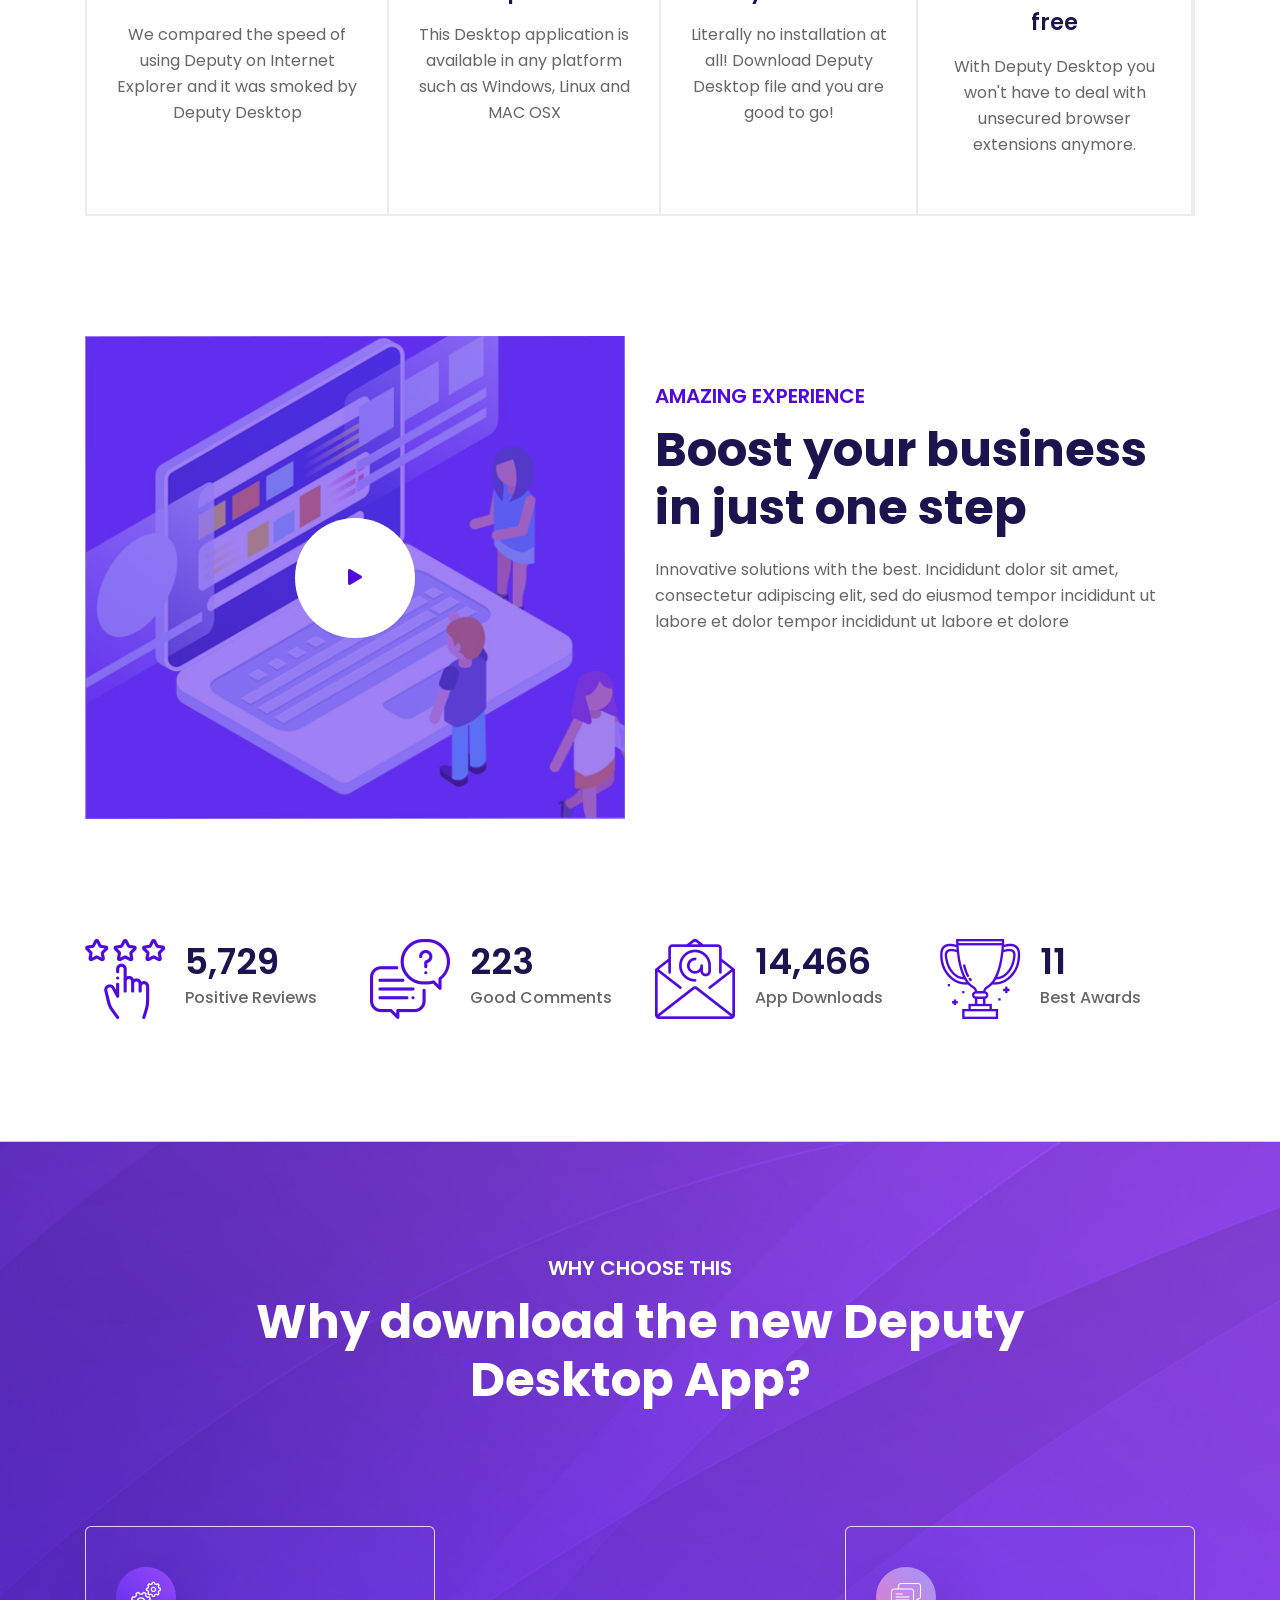
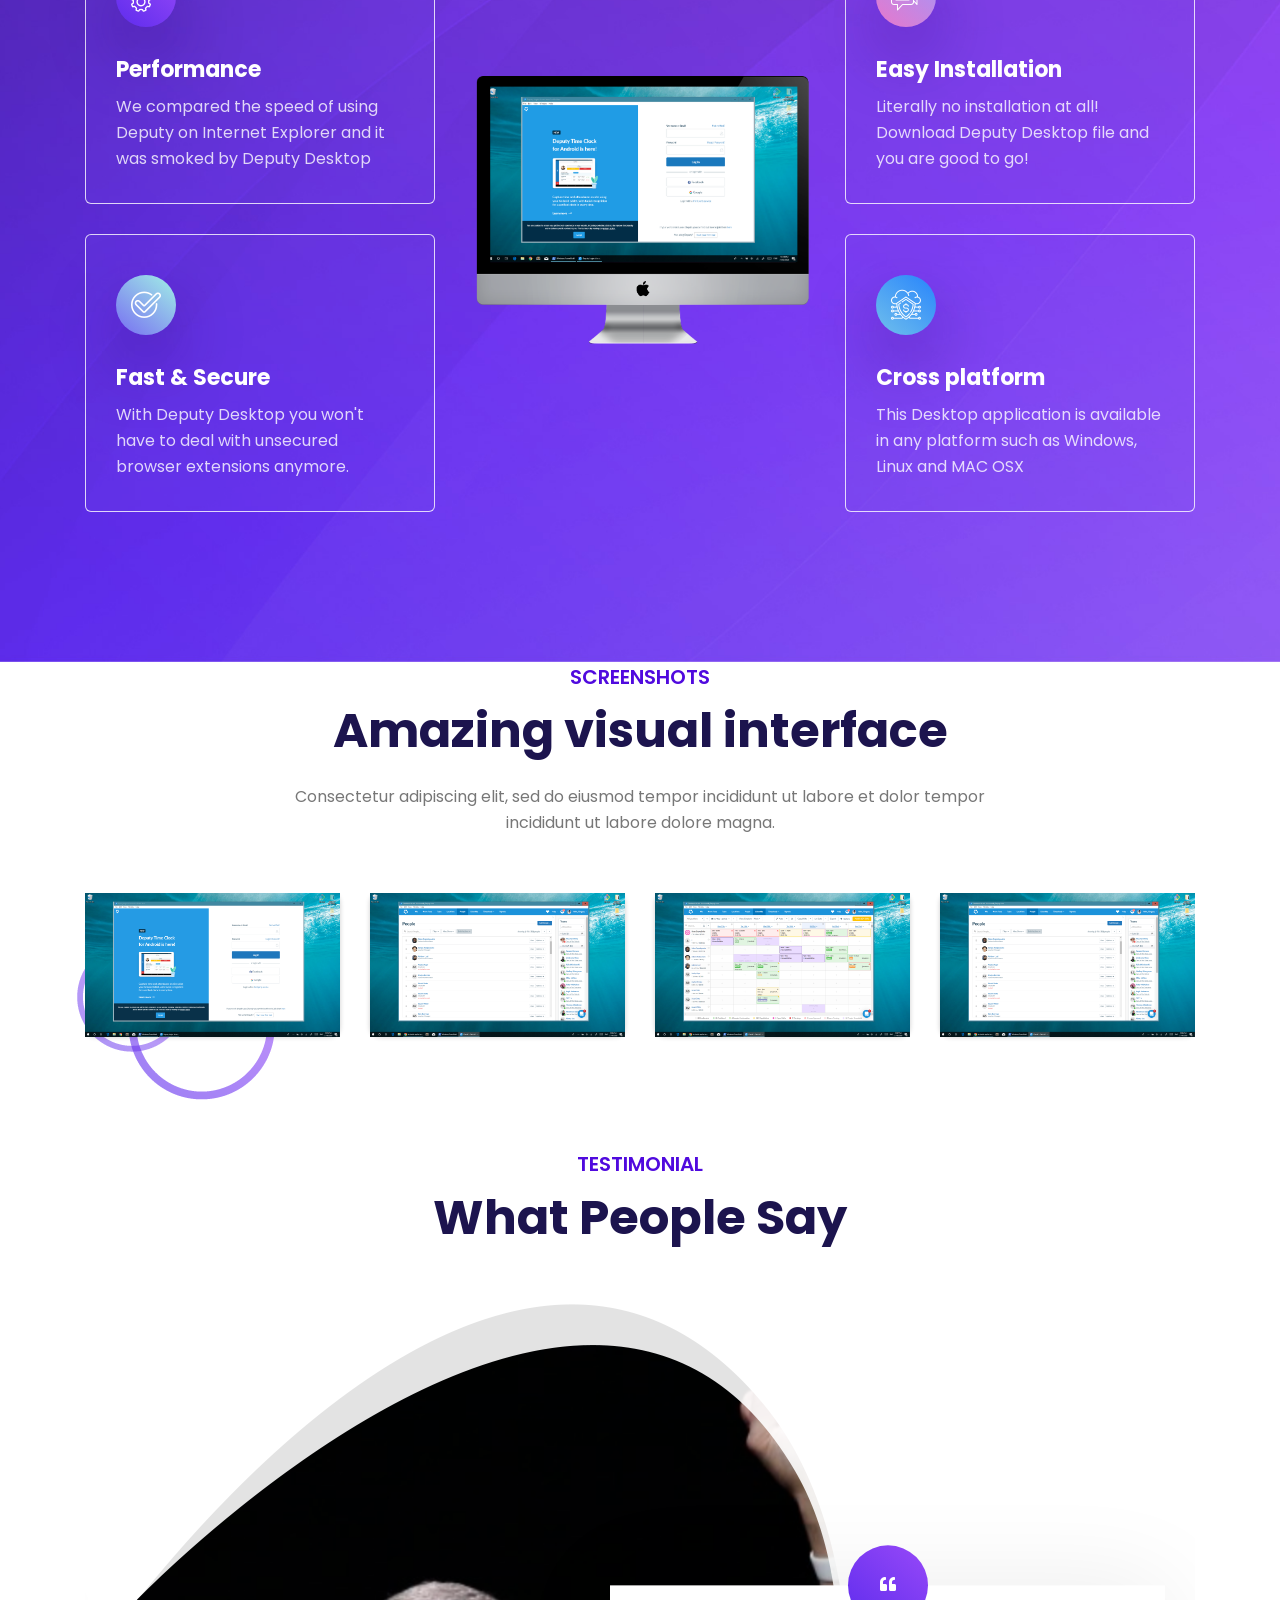
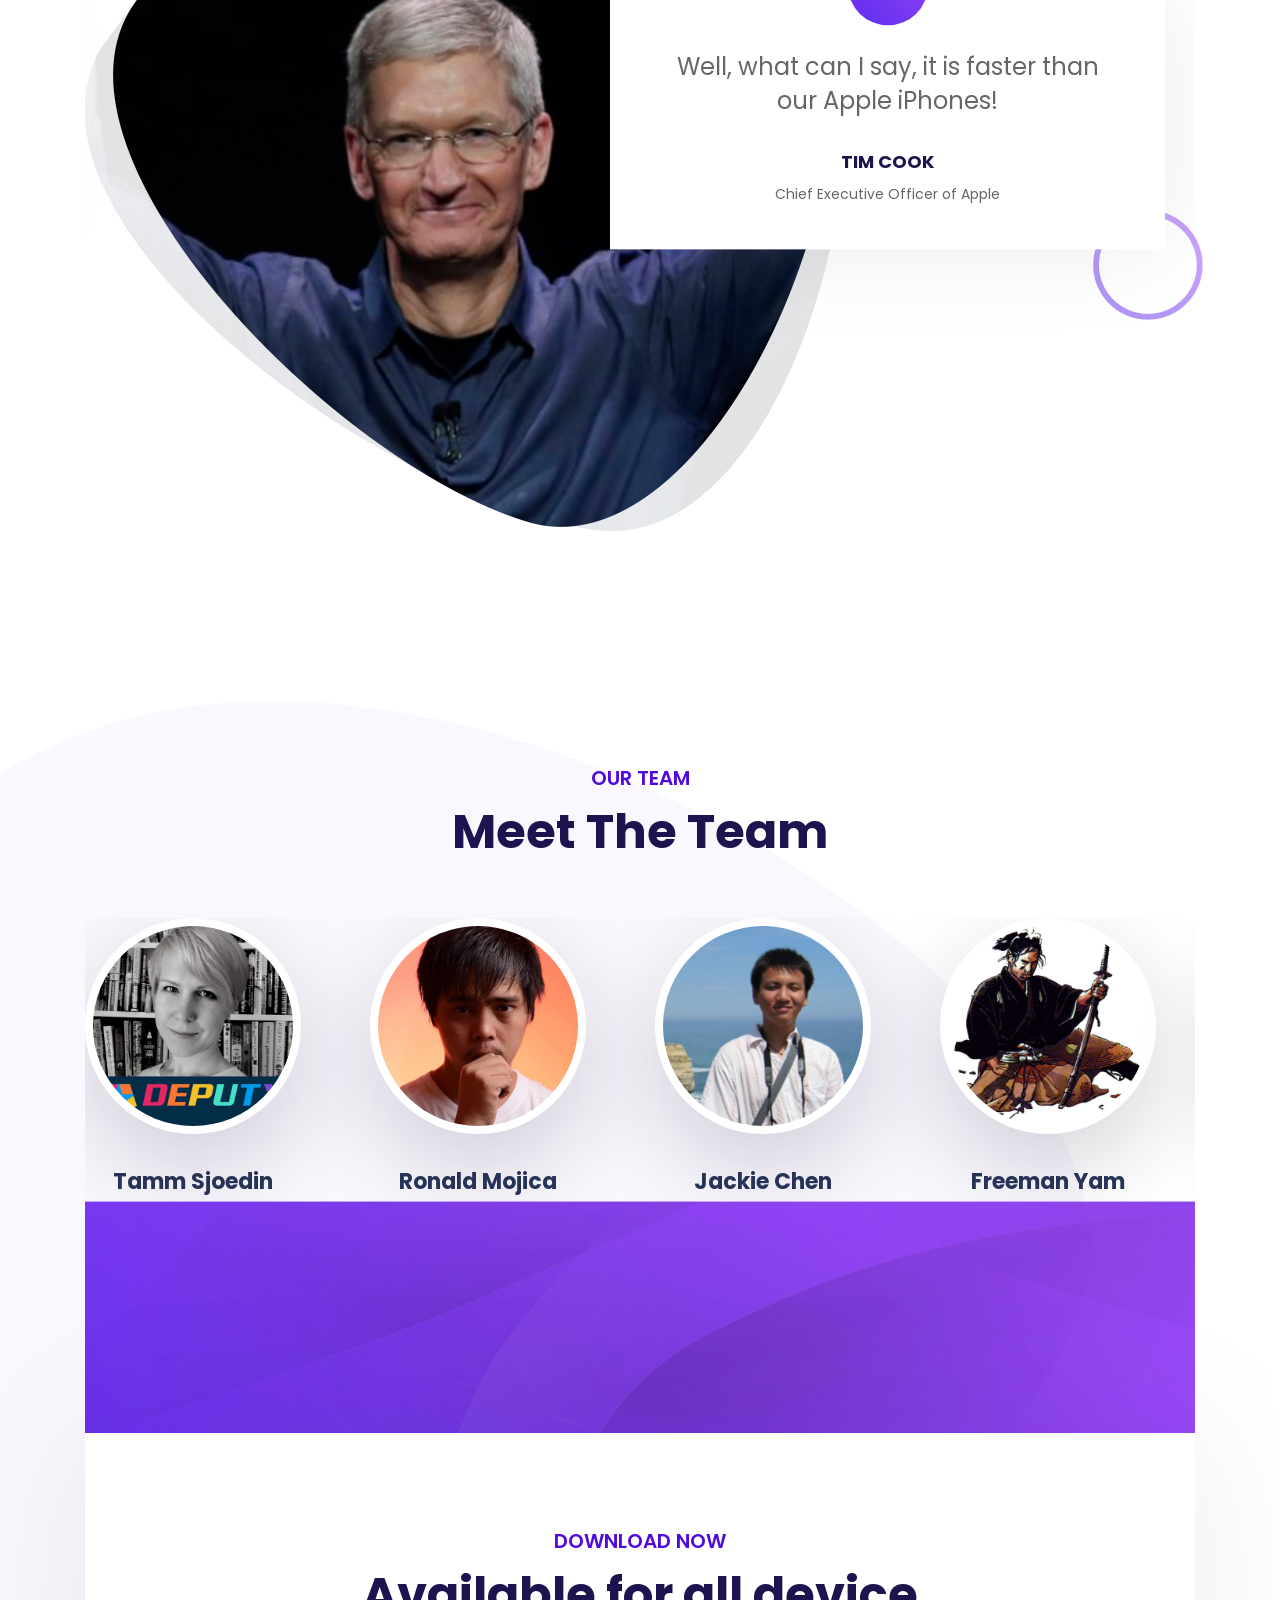
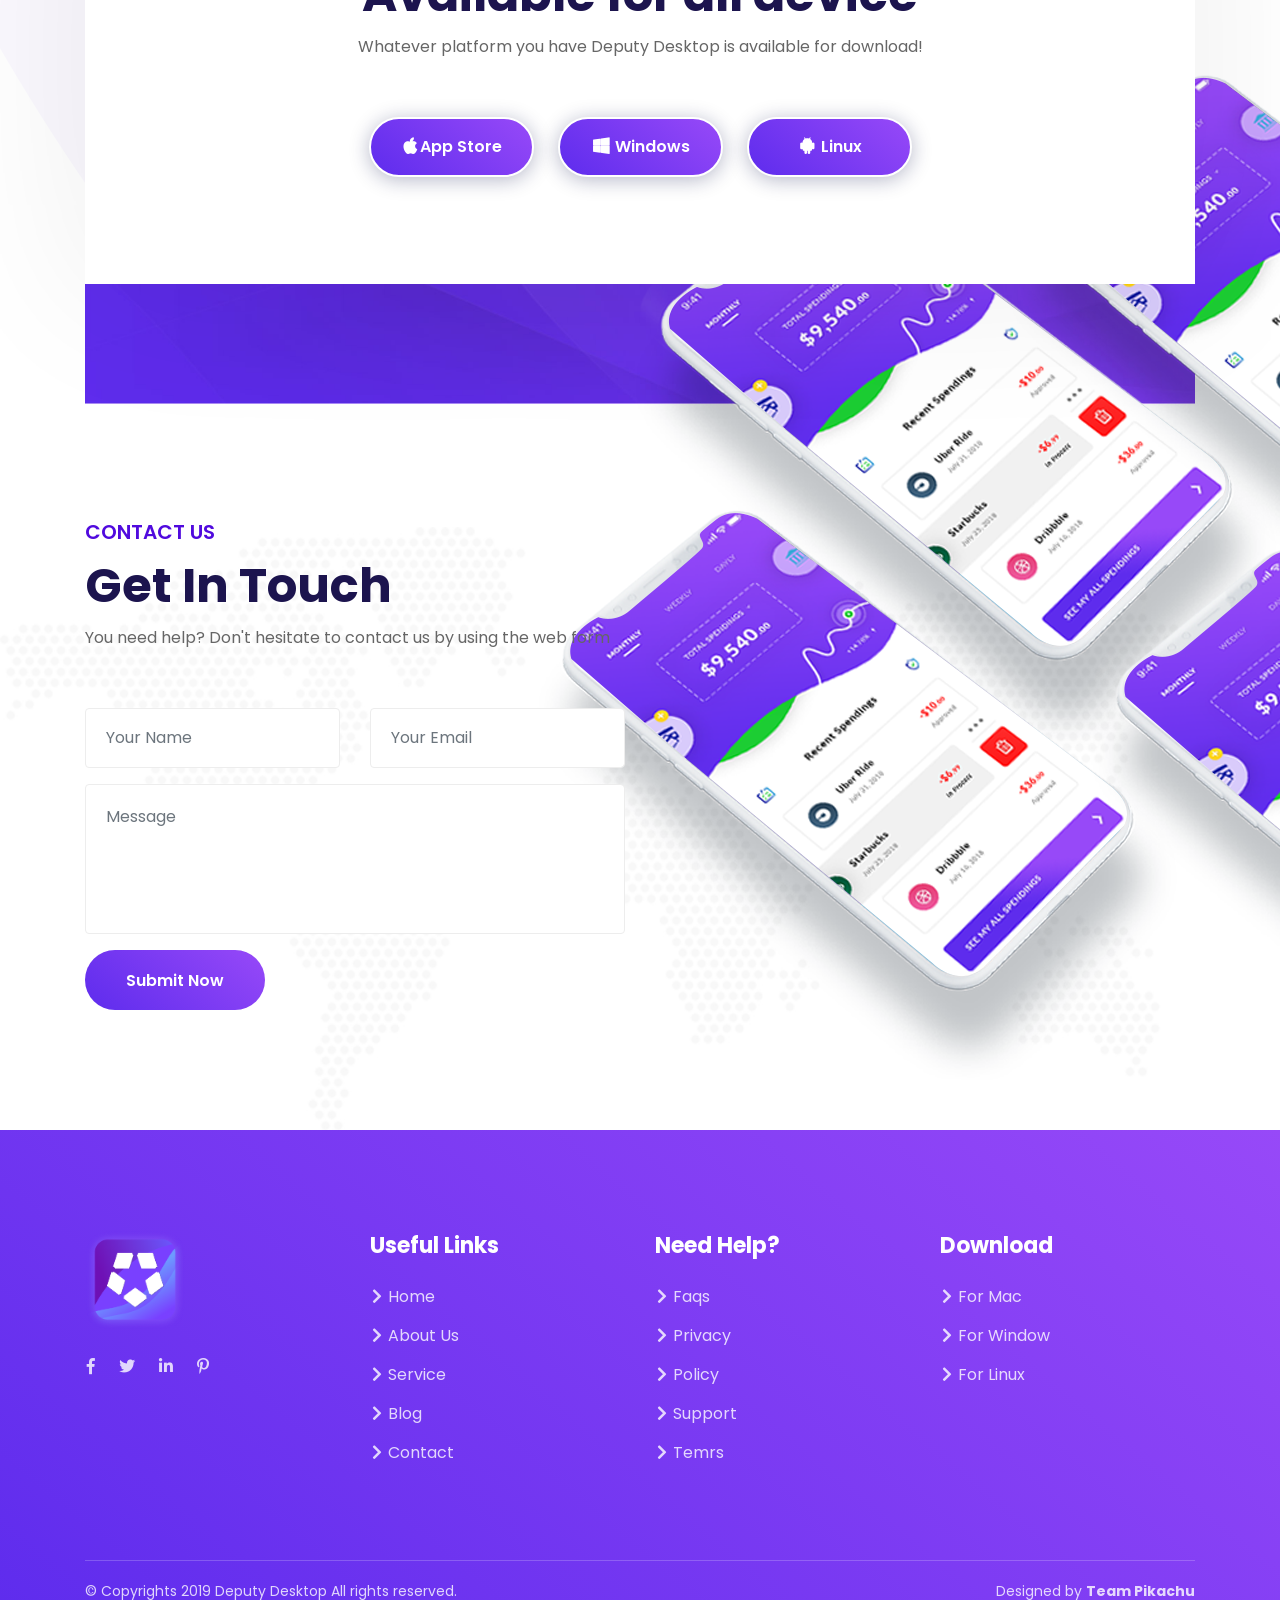
==== commit b95047fe: "Fix text labels" ====
--- a/public/index.html
+++ b/public/index.html
@@ -795,7 +795,7 @@
                             &copy; Copyrights 2019 Deputy Desktop All rights reserved.
                         </div><!-- //. left content aera -->
                         <div class="right-content-area"><!-- right content area -->
-                            Designed by <strong>Love</strong>
+                            Designed by <strong>Team Pikachu</strong>
                         </div><!-- //. right content area -->
                     </div><!-- //.copyright inner wrapper -->
                 </div>
--- a/public/assets/css/style.css
+++ b/public/assets/css/style.css
@@ -2937,6 +2937,7 @@
   height: 827px; }
   .single-testimonial-item .thumb img {
     width: 100%;
+    object-fit:cover;
     height: 100%; }
 
 @media only screen and (max-width: 768px) {
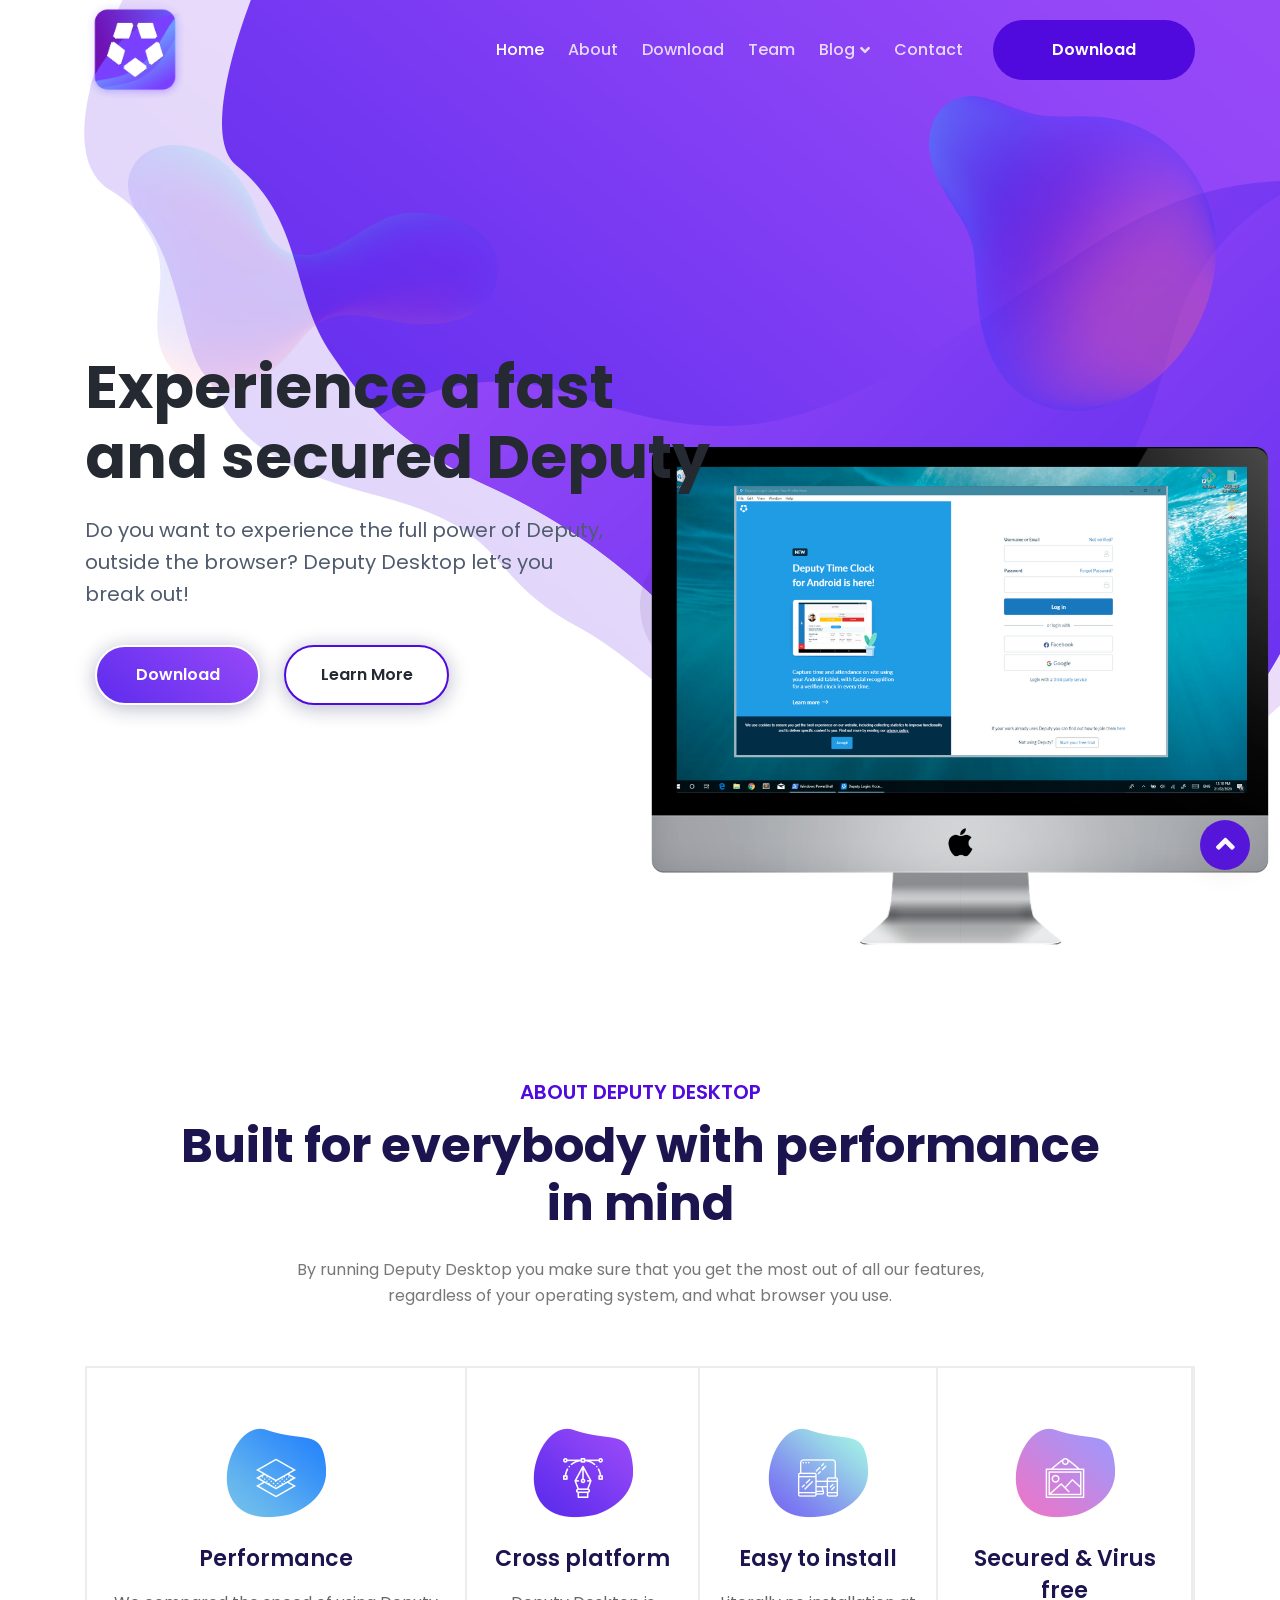
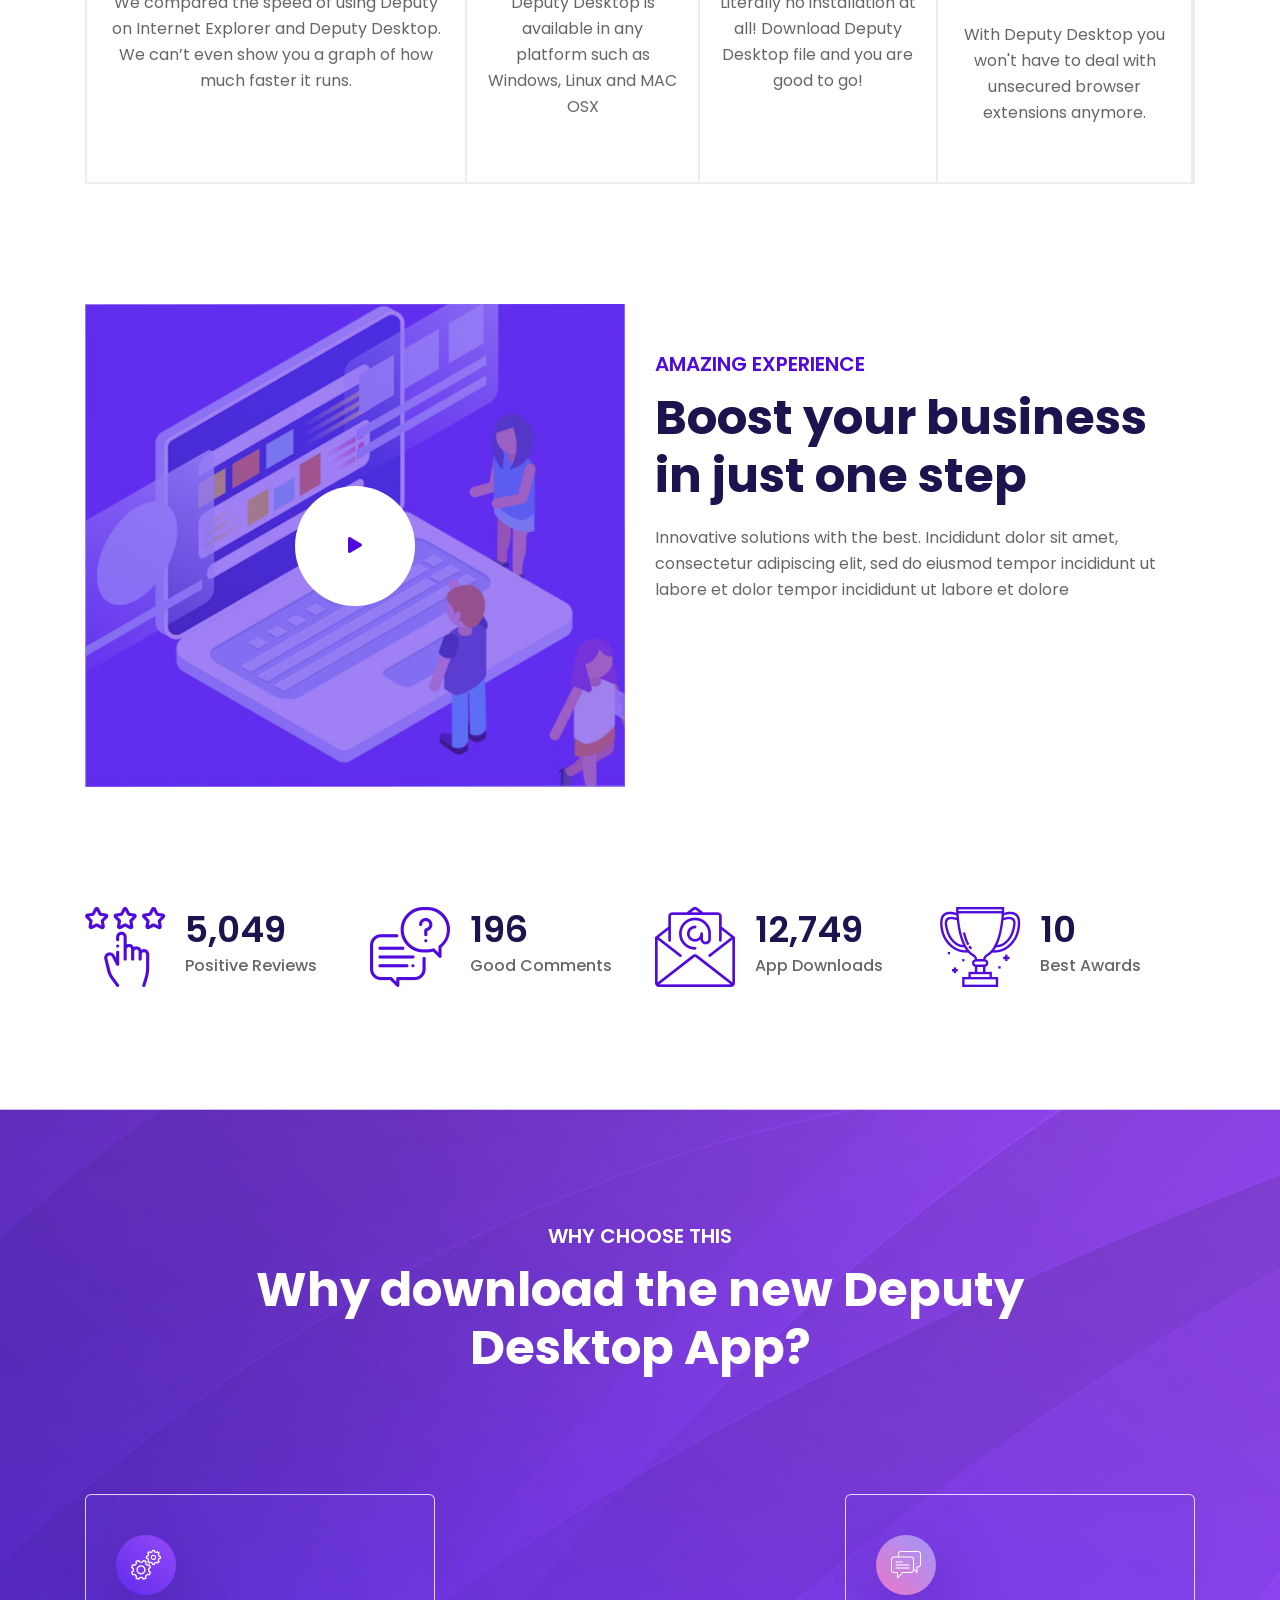
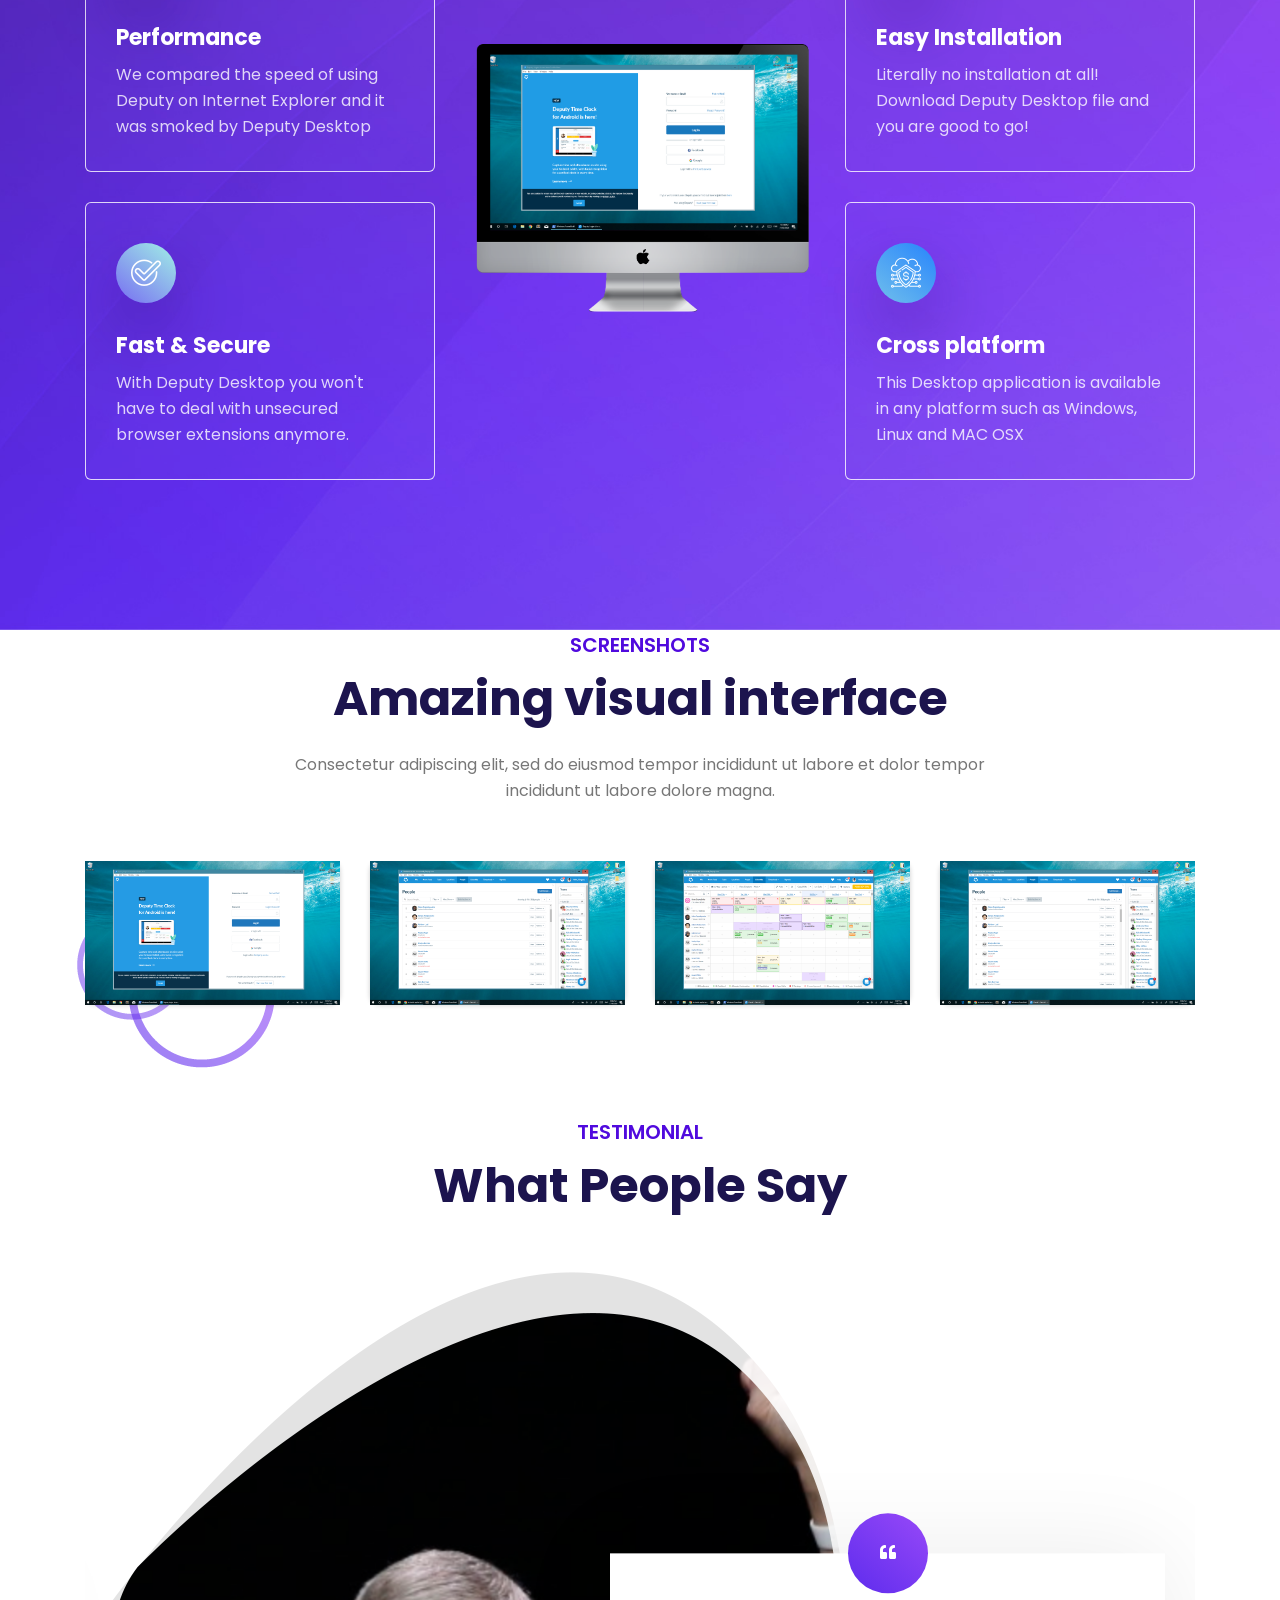
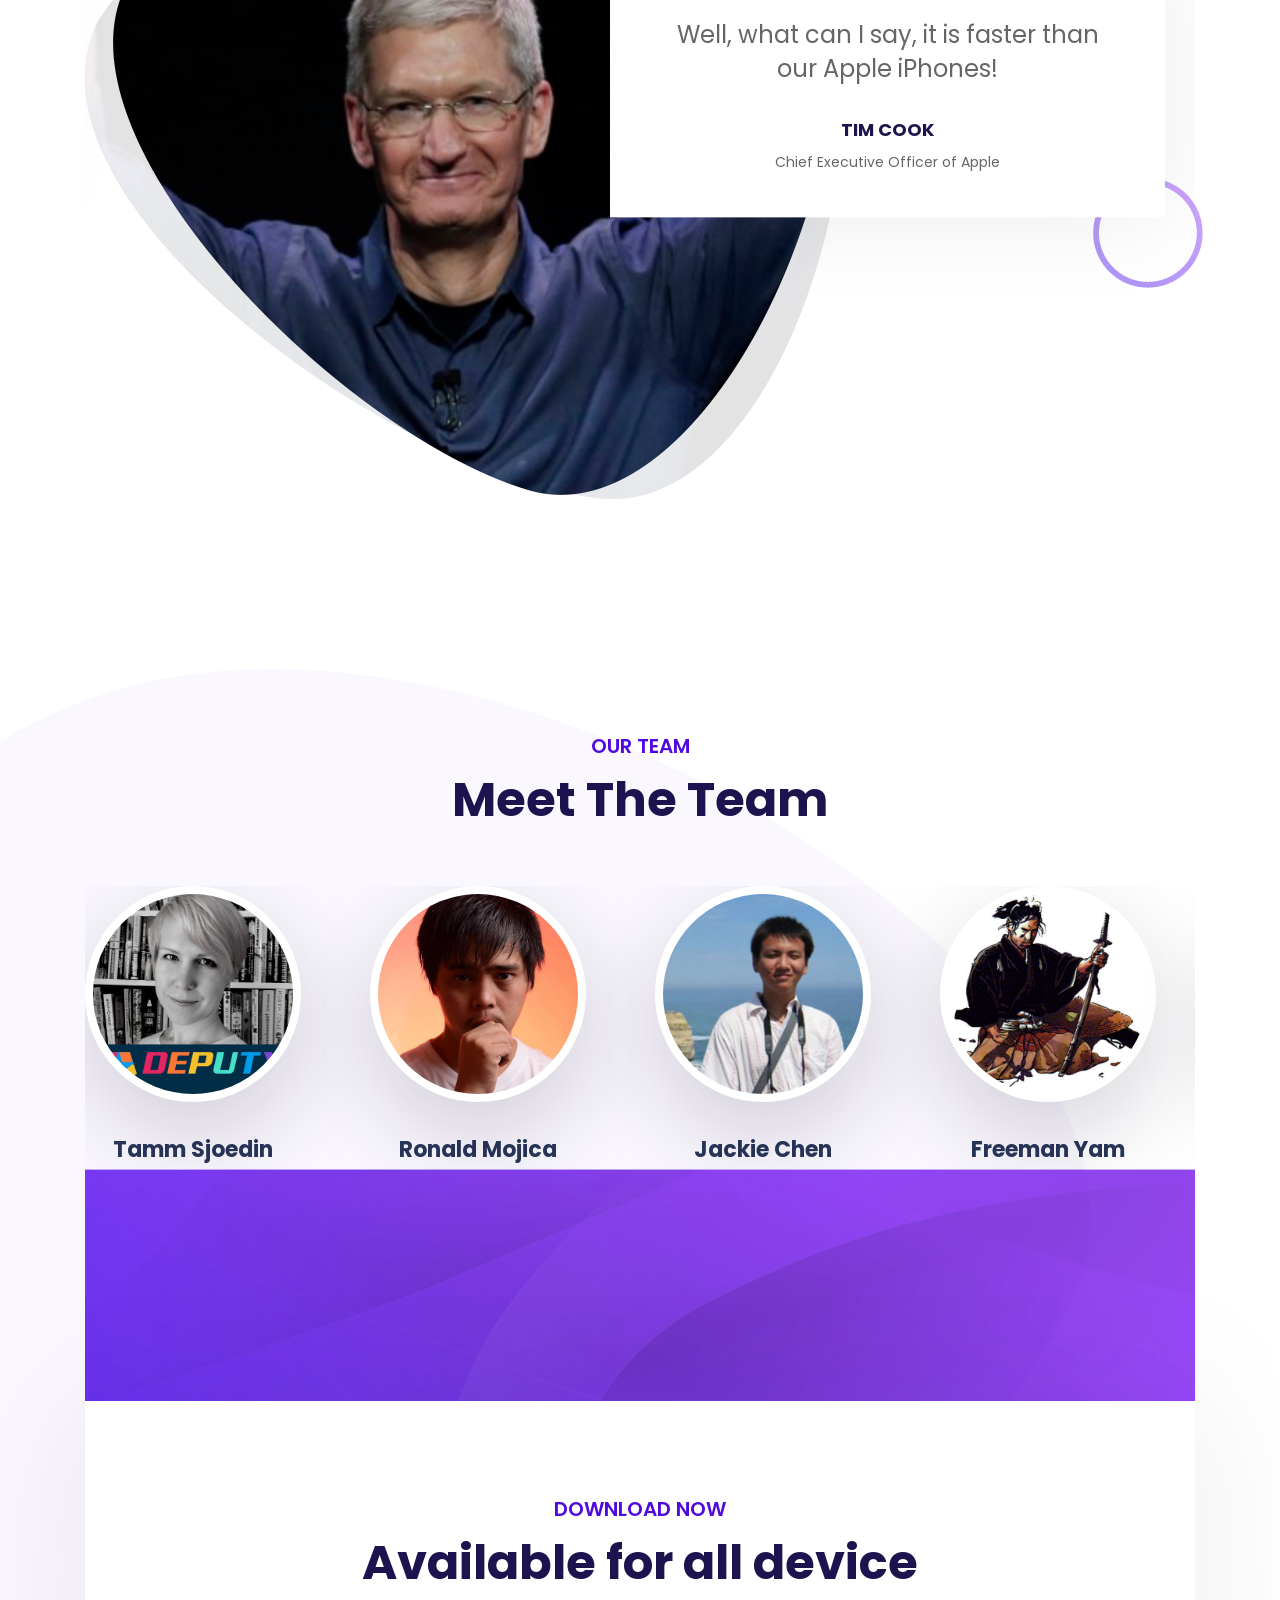
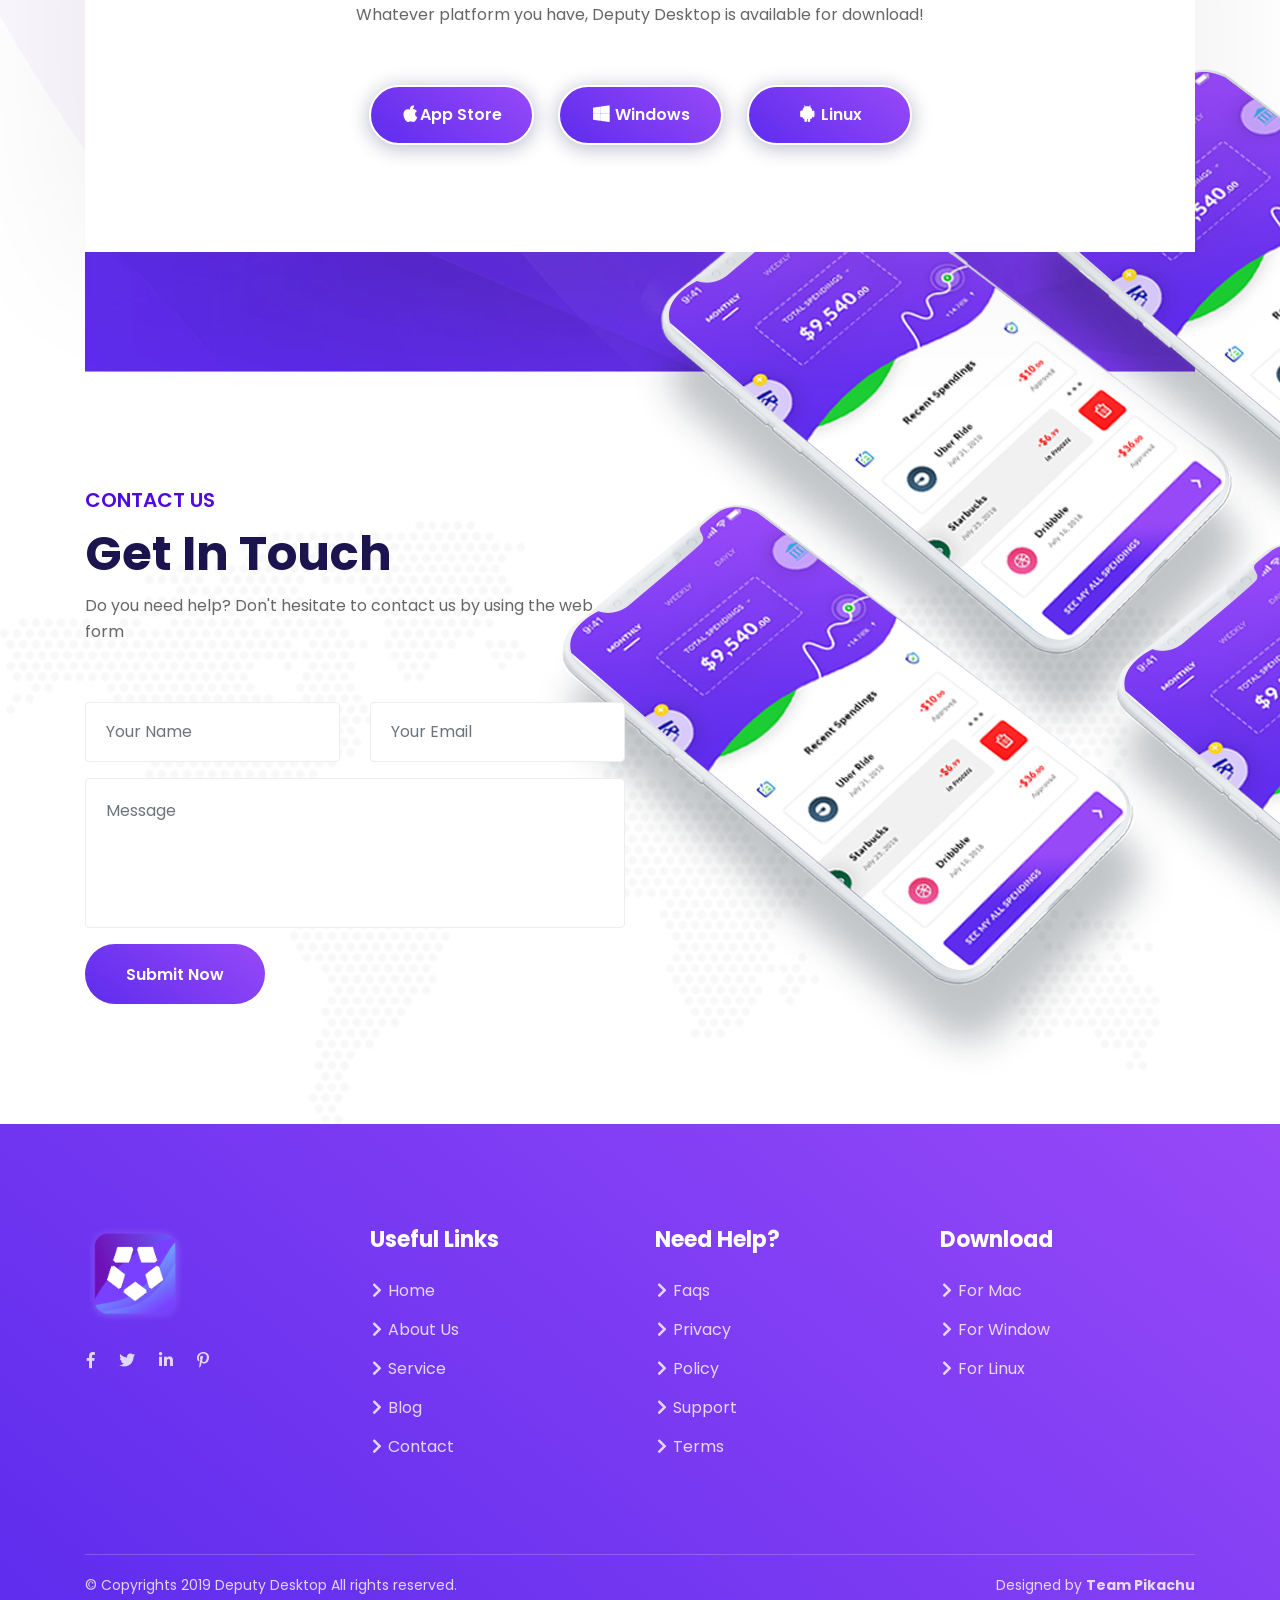
==== commit 0669f48b: "Fix text labels" ====
--- a/public/index.html
+++ b/public/index.html
@@ -83,7 +83,8 @@
                 <div class="col-lg-7">
                     <div class="header-inner">
                         <h1 class="title wow fadeInDown">Experience a fast and secured Deputy</h1>
-                        <p>Old Operating System? Old Internet browsers? No need to worry! Deputy Desktop brings you an enhanced experience with security and performance in mind. </p>
+                        <p>Do you want to experience the full power of Deputy, outside the browser? Deputy Desktop let’s you break out!
+                        </p>
                         <div class="btn-wrapper wow fadeInUp">
                             <a href="#download" class="boxed-btn btn-rounded">Download now</a>
                             <a href="#" class="boxed-btn btn-rounded blank">Learn More</a>
@@ -103,8 +104,8 @@
             <div class="col-lg-10">
                 <div class="section-title"><!-- section title -->
                     <span class="subtitle">About Deputy Desktop</span>
-                    <h3 class="title extra">Bulit for everybody with performance in mind</h3>
-                    <p>We build from the ground up to bring fast, secured and feature rich Deputy experience for all users whatever the platform is.</p>
+                    <h3 class="title extra">Built for everybody with performance in mind</h3>
+                    <p>By running Deputy Desktop you make sure that you get the most out of all our features, regardless of your operating system, and what browser you use.</p>
                 </div><!-- //. section title -->
             </div>
         </div>
@@ -118,7 +119,7 @@
                             </div>
                             <div class="content">
                                 <h4 class="title"><a href="#">Performance</a></h4>
-                                <p>We compared the speed of using Deputy on Internet Explorer and it was smoked by Deputy Desktop</p>
+                                <p>We compared the speed of using Deputy on Internet Explorer and Deputy Desktop. We can’t even show you a graph of how much faster it runs.</p>
                             </div>
                         </li>
                         <li class="single-feature-list">
@@ -127,7 +128,7 @@
                             </div>
                             <div class="content">
                                 <h4 class="title"><a href="#">Cross platform</a></h4>
-                                <p>This Desktop application is available in any platform such as Windows, Linux and MAC OSX</p>
+                                <p>Deputy Desktop is available in any platform such as Windows, Linux and MAC OSX</p>
                             </div>
                         </li>
                         <li class="single-feature-list">
@@ -689,7 +690,7 @@
                 <div class="download-area-wrapper margin-top-120"><!-- download area wrapper -->
                     <span class="subtitle">Download now</span>
                     <h3 class="title">Available for all device</h3>
-                    <p>Whatever platform you have Deputy Desktop is available for download!</p>
+                    <p>Whatever platform you have, Deputy Desktop is available for download!</p>
                     <div class="btn-wrapper">
                             <a href="https://github.com/xinyoDeputy/electron-deputy/releases/download/0.1.0/Deputy.Desktop-0.1.0.dmg" class="boxed-btn btn-rounded gd-bg-1"><i class="flaticon-apple-1"></i>App Store</a>
                             <a href="https://github.com/xinyoDeputy/electron-deputy/releases/download/0.1.0/DeputyDesktop__portable.exe" class="boxed-btn btn-rounded gd-bg-3"><i class="flaticon-windows"></i> Windows</a>
@@ -704,7 +705,7 @@
                 <div class="contact-area-wrapper" id="contact"><!-- contact area wrapper -->
                     <span class="subtitle">Contact us</span>
                     <h3 class="title">Get In Touch</h3>
-                    <p>You need help? Don't hesitate to contact us by using the web form</p>
+                    <p>Do you need help? Don't hesitate to contact us by using the web form</p>
                     <form action="index.html" id="contact_form_submit" class="contact-form sec-margin">
                         <div class="row">
                             <div class="col-lg-6">
@@ -769,7 +770,7 @@
                             <li><a href="#"><i class="fas fa-chevron-right"></i> Privacy</a></li>
                             <li><a href="#"><i class="fas fa-chevron-right"></i> Policy</a></li>
                             <li><a href="#"><i class="fas fa-chevron-right"></i> Support</a></li>
-                            <li><a href="#"><i class="fas fa-chevron-right"></i> Temrs</a></li>
+                            <li><a href="#"><i class="fas fa-chevron-right"></i> Terms</a></li>
                         </ul>
                     </div>
                 </div>
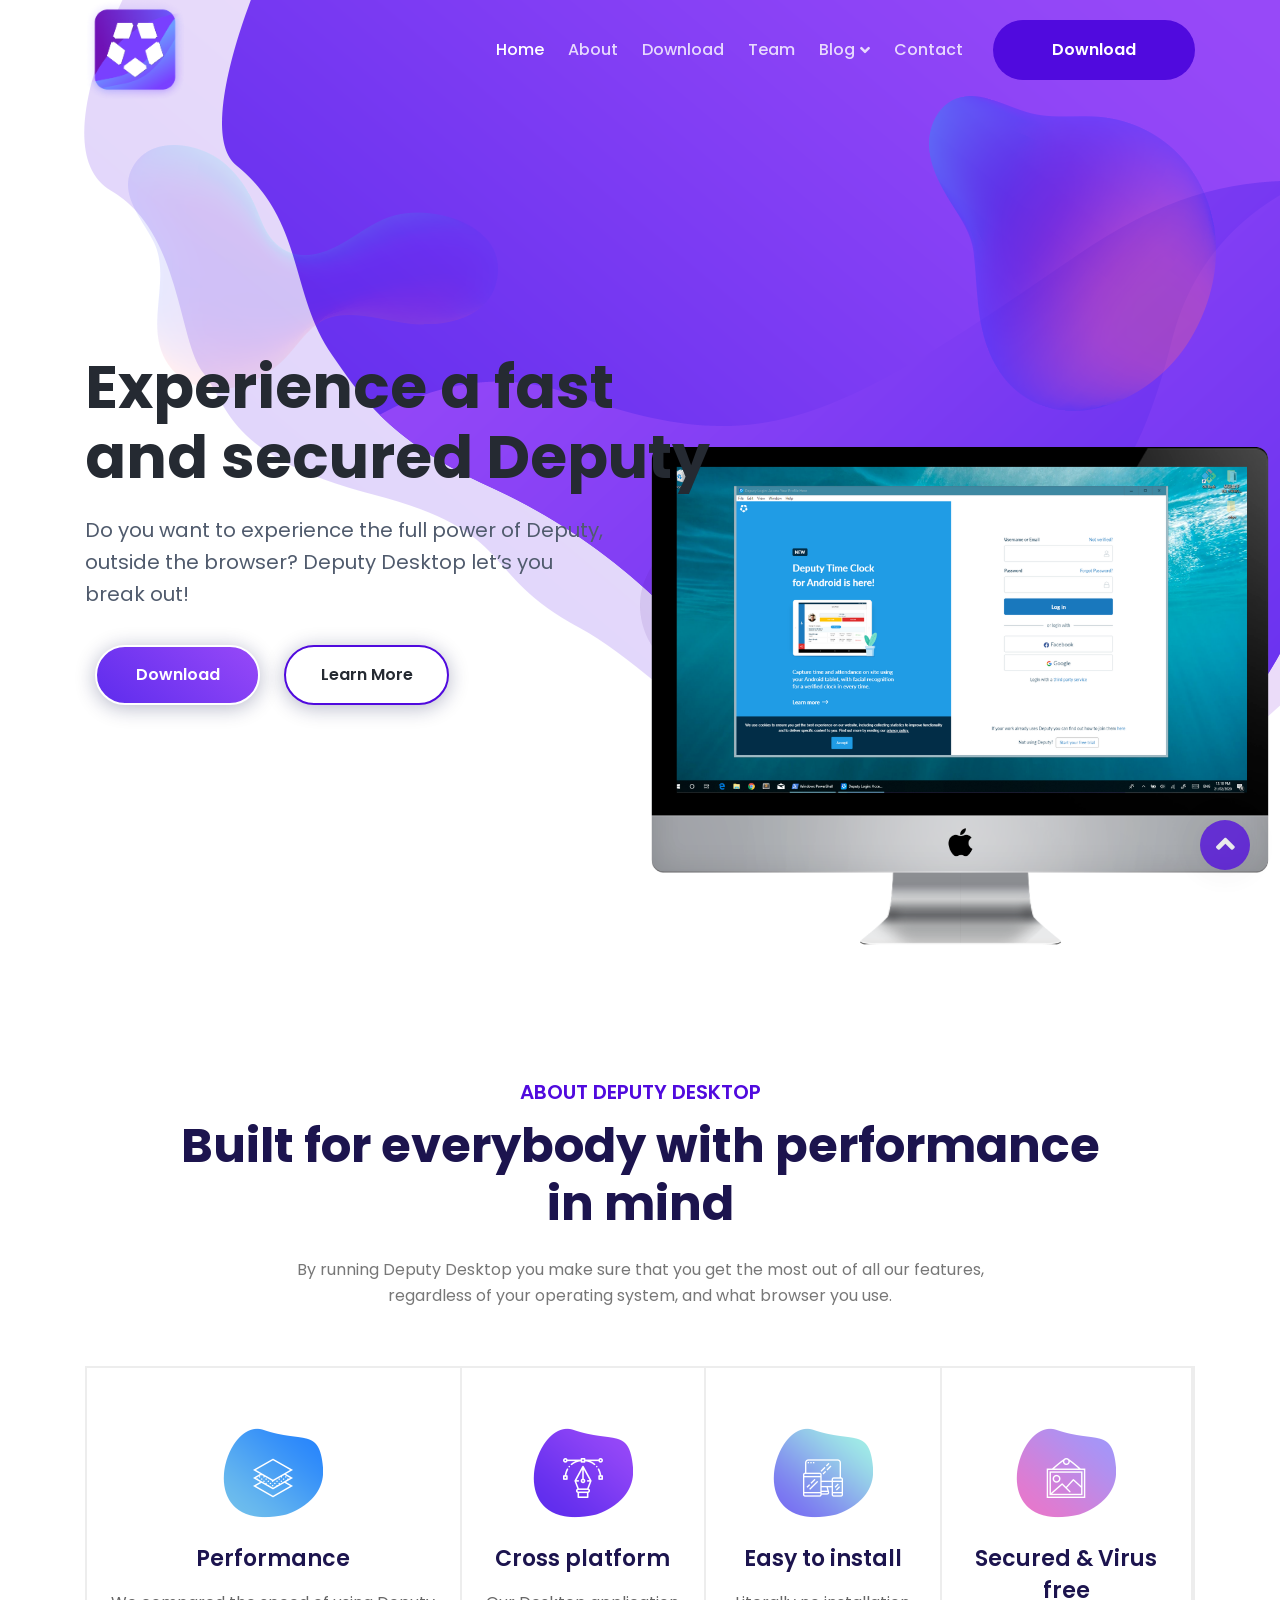
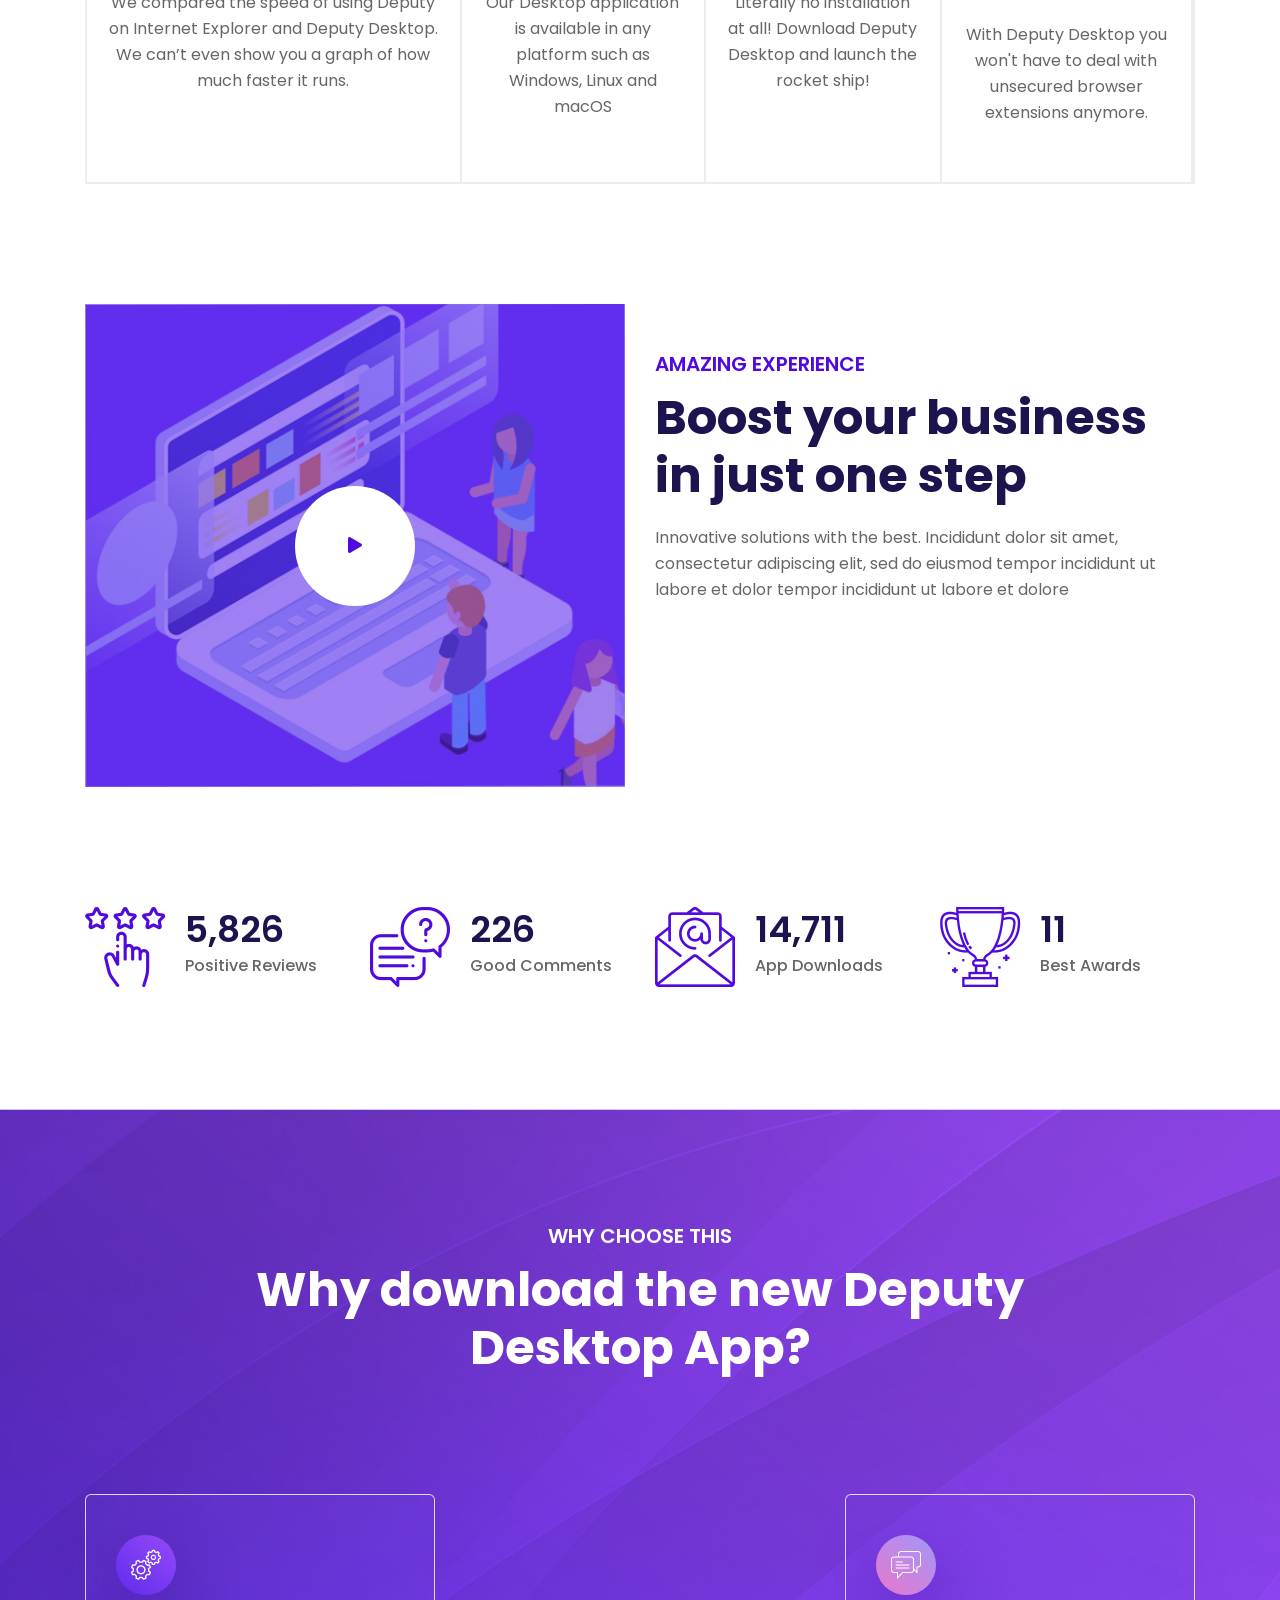
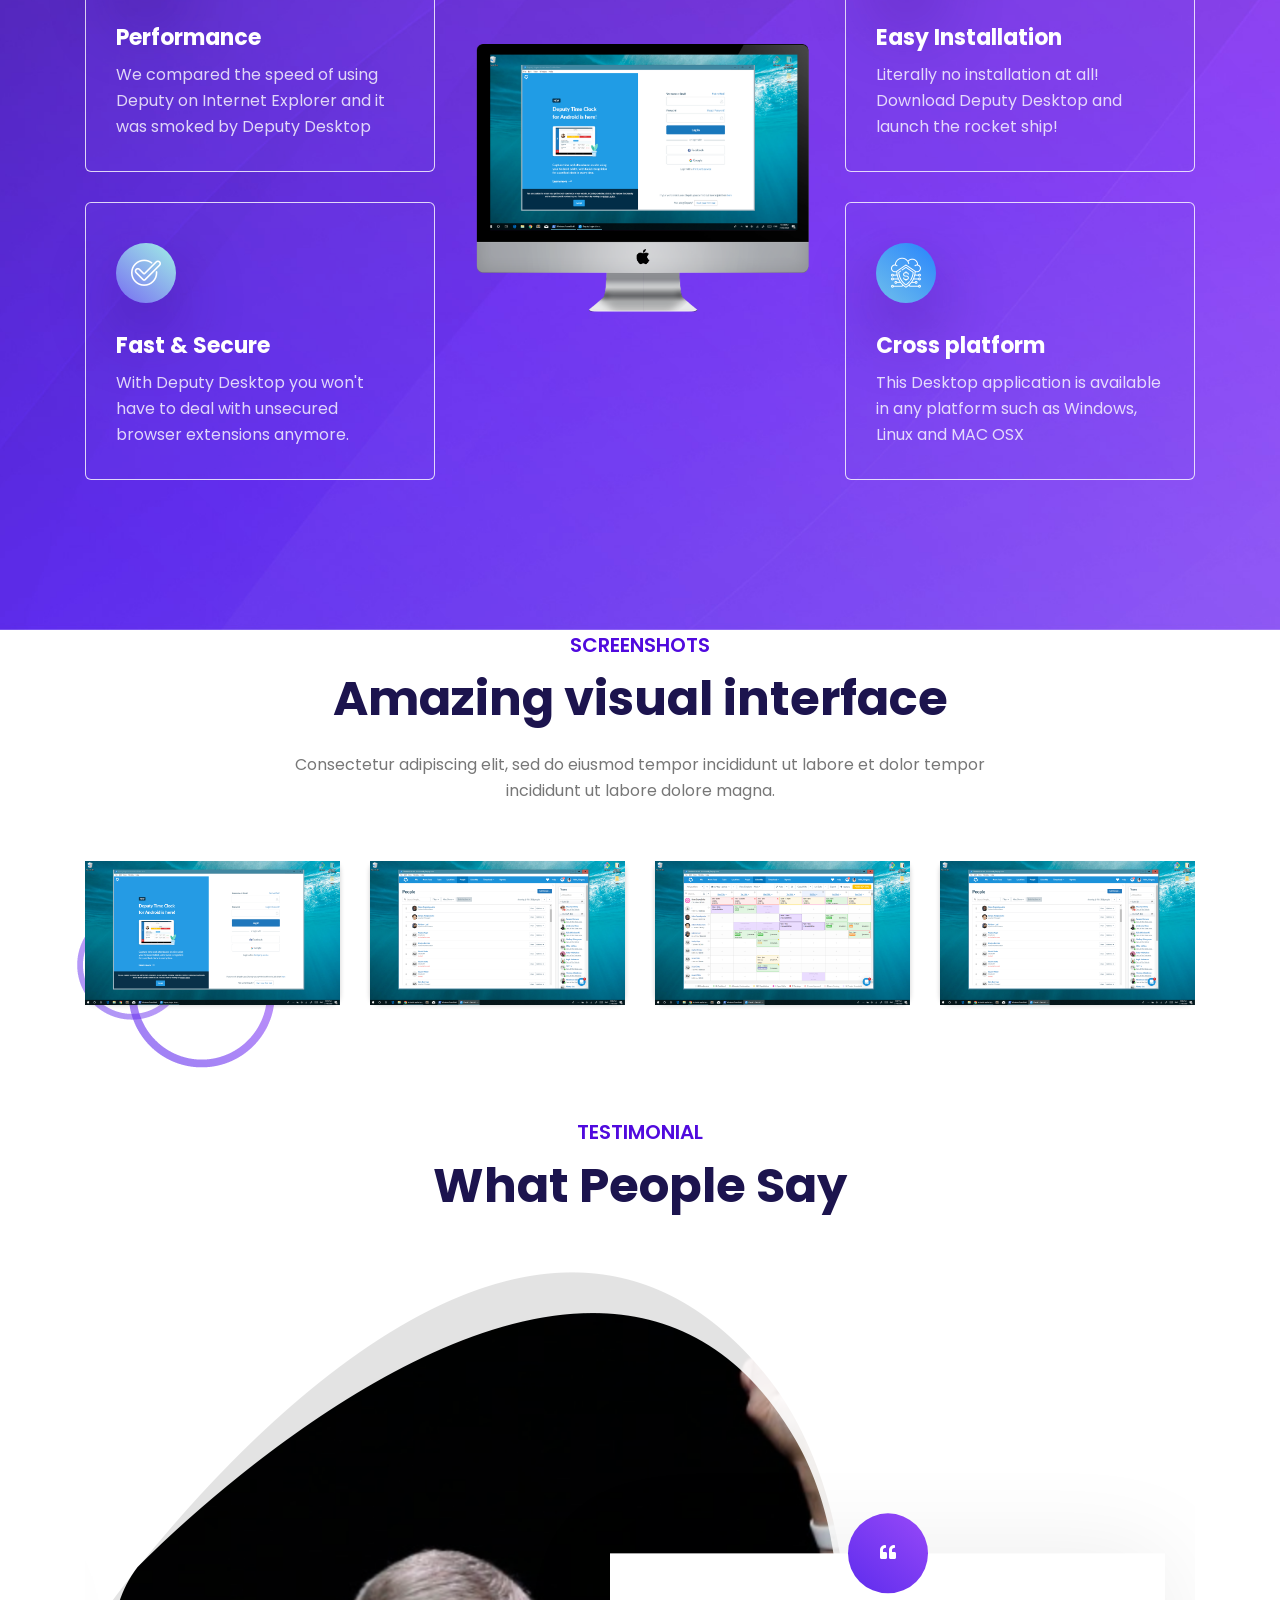
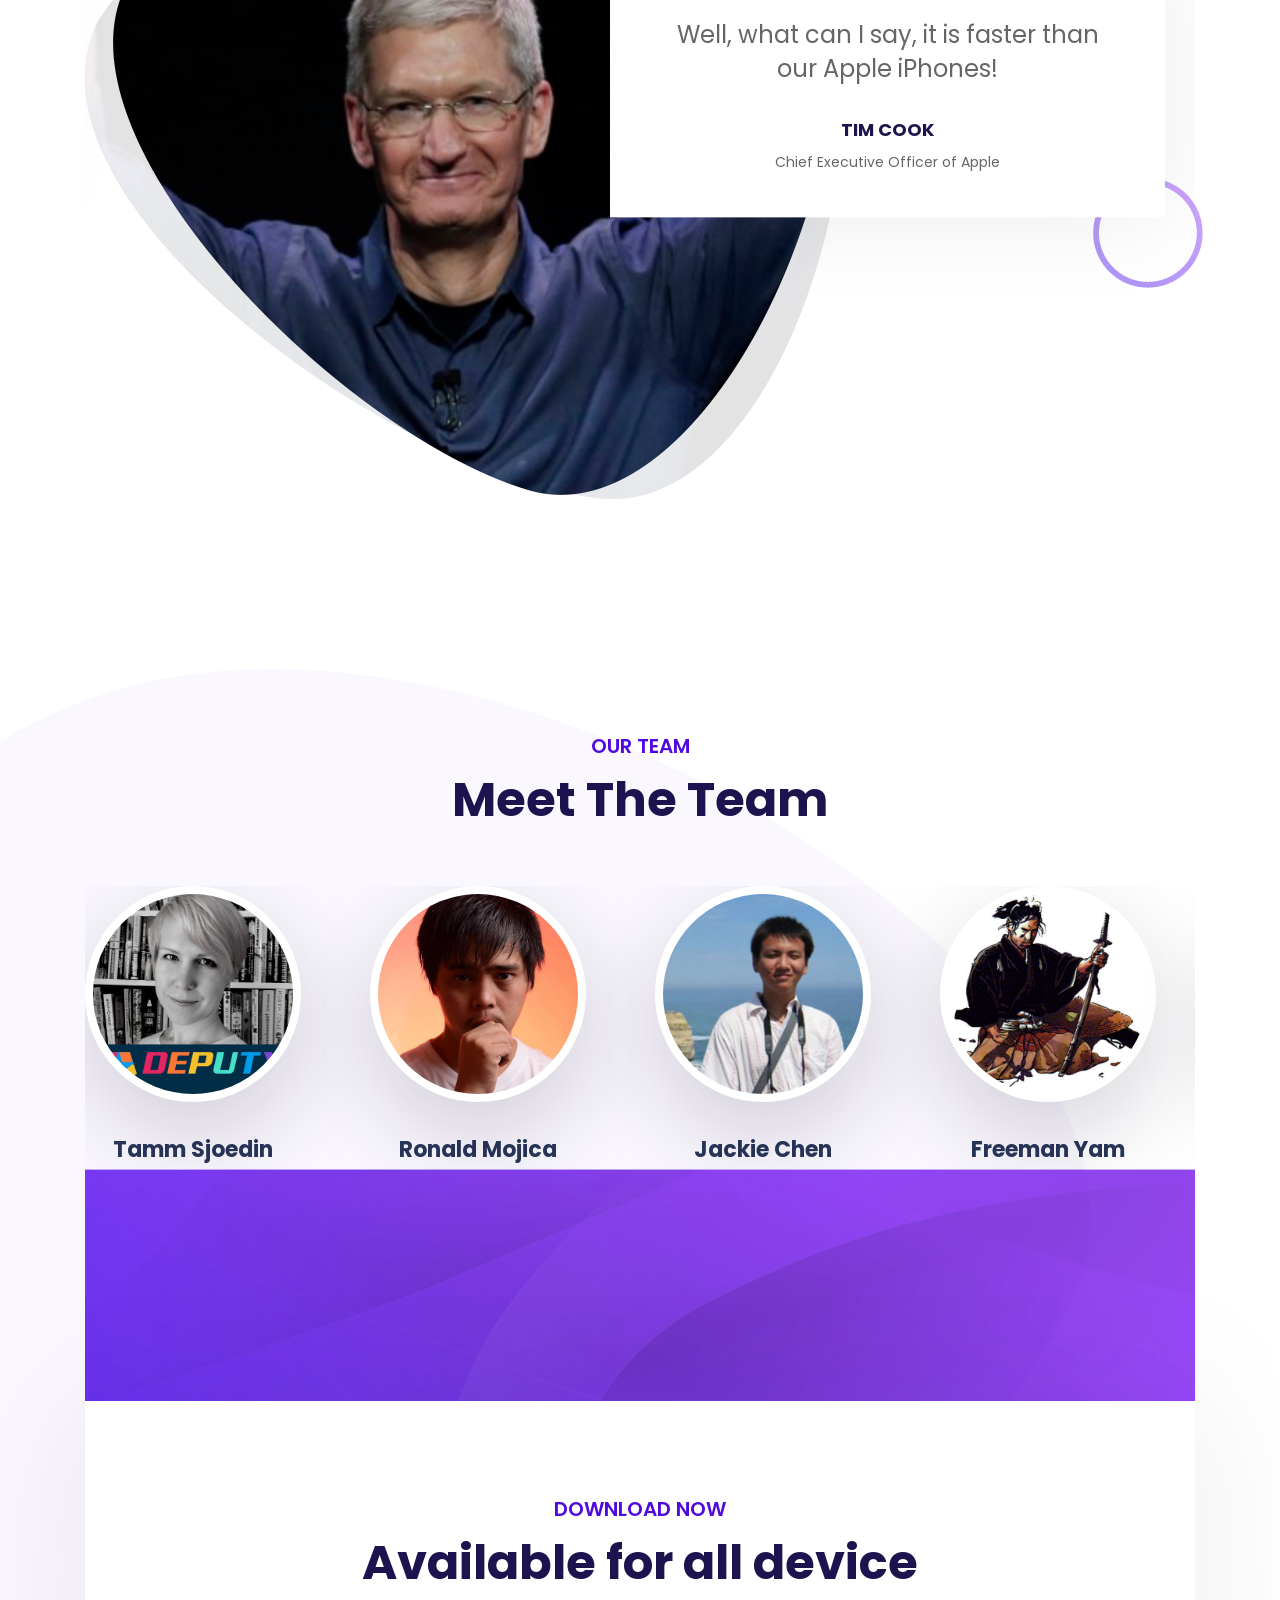
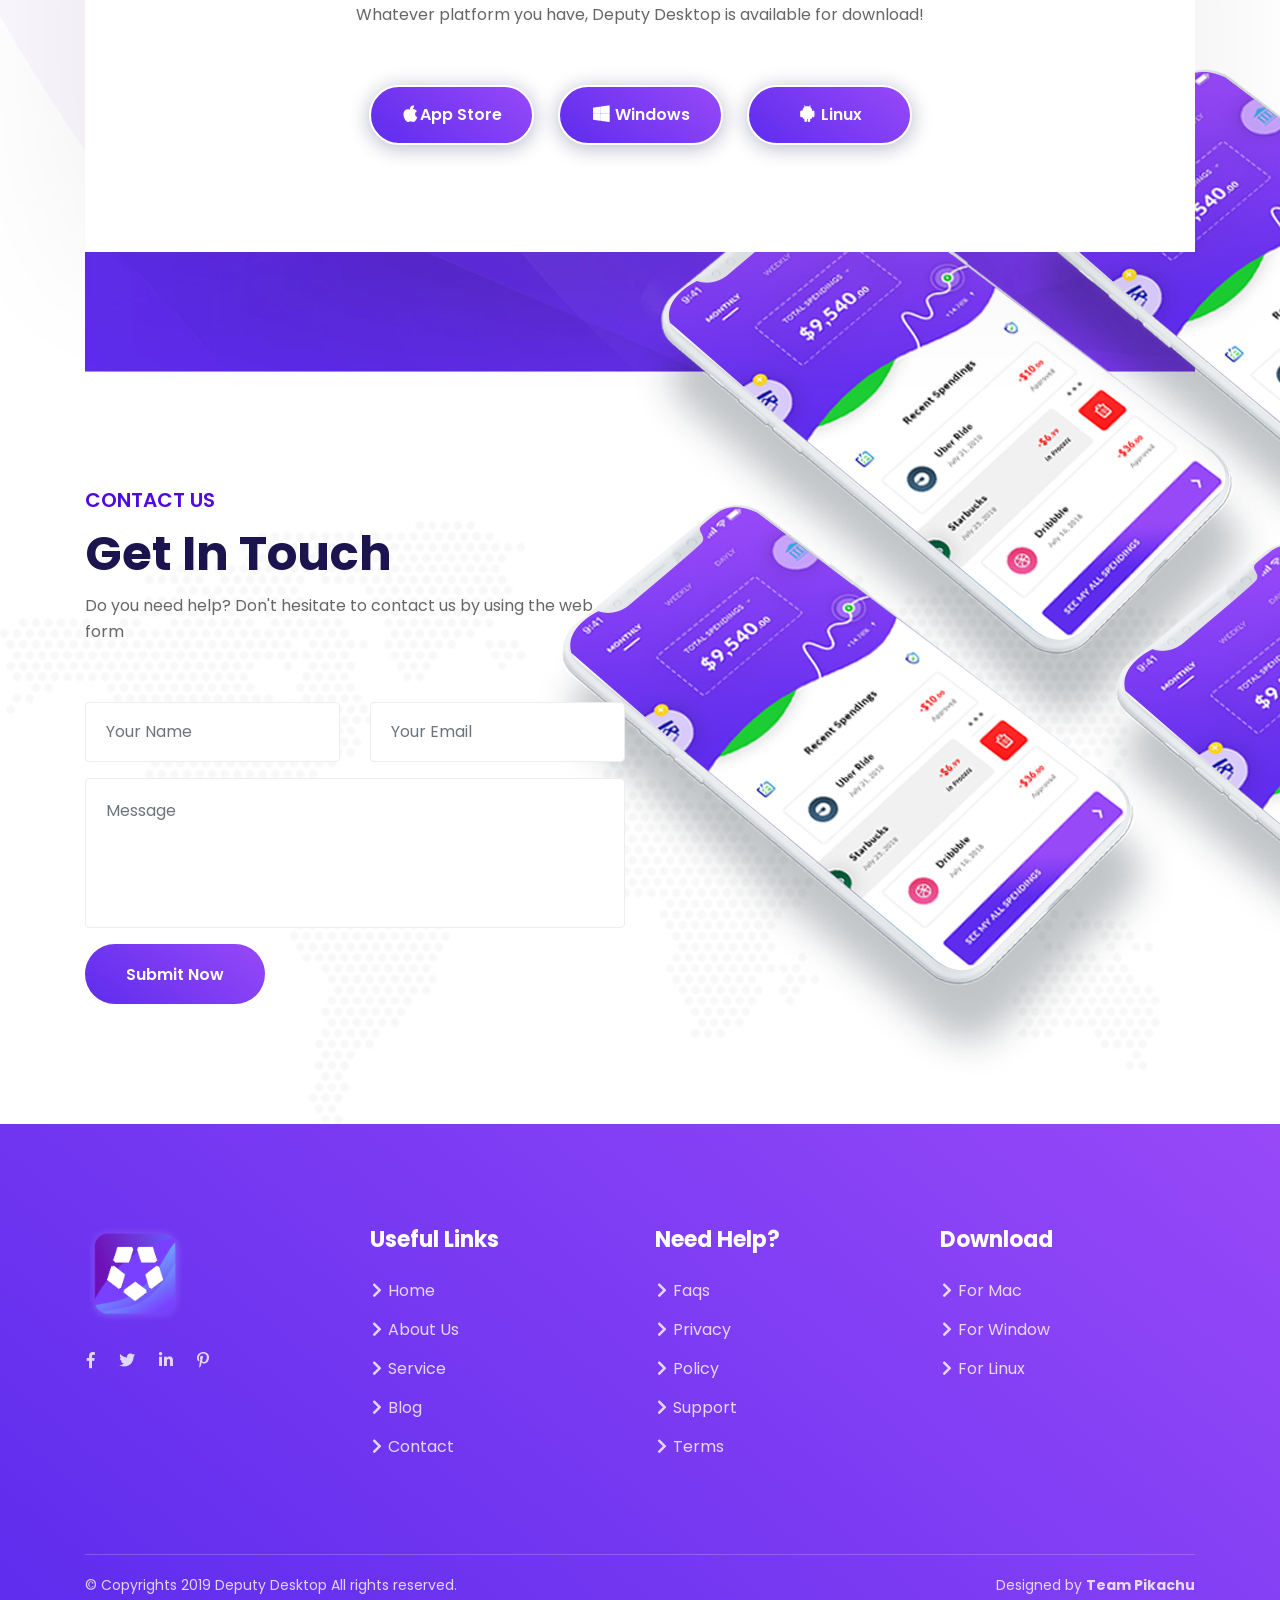
==== commit 47298d26: "Add more text changes" ====
--- a/public/index.html
+++ b/public/index.html
@@ -128,7 +128,7 @@
                             </div>
                             <div class="content">
                                 <h4 class="title"><a href="#">Cross platform</a></h4>
-                                <p>Deputy Desktop is available in any platform such as Windows, Linux and MAC OSX</p>
+                                <p>Our Desktop application is available in any platform such as Windows, Linux and macOS</p>
                             </div>
                         </li>
                         <li class="single-feature-list">
@@ -137,7 +137,7 @@
                             </div>
                             <div class="content">
                                 <h4 class="title"><a href="#">Easy to install</a></h4>
-                                <p>Literally no installation at all! Download Deputy Desktop file and you are good to go!</p>
+                                <p>Literally no installation at all! Download Deputy Desktop and launch the rocket ship!</p>
                             </div>
                         </li>
                         <li class="single-feature-list">
@@ -289,7 +289,7 @@
                     </div>
                     <div class="content">
                         <h4 class="title">Easy Installation</h4>
-                        <p>Literally no installation at all! Download Deputy Desktop file and you are good to go!
+                        <p>Literally no installation at all! Download Deputy Desktop and launch the rocket ship!
 
                         </p>
                     </div>
